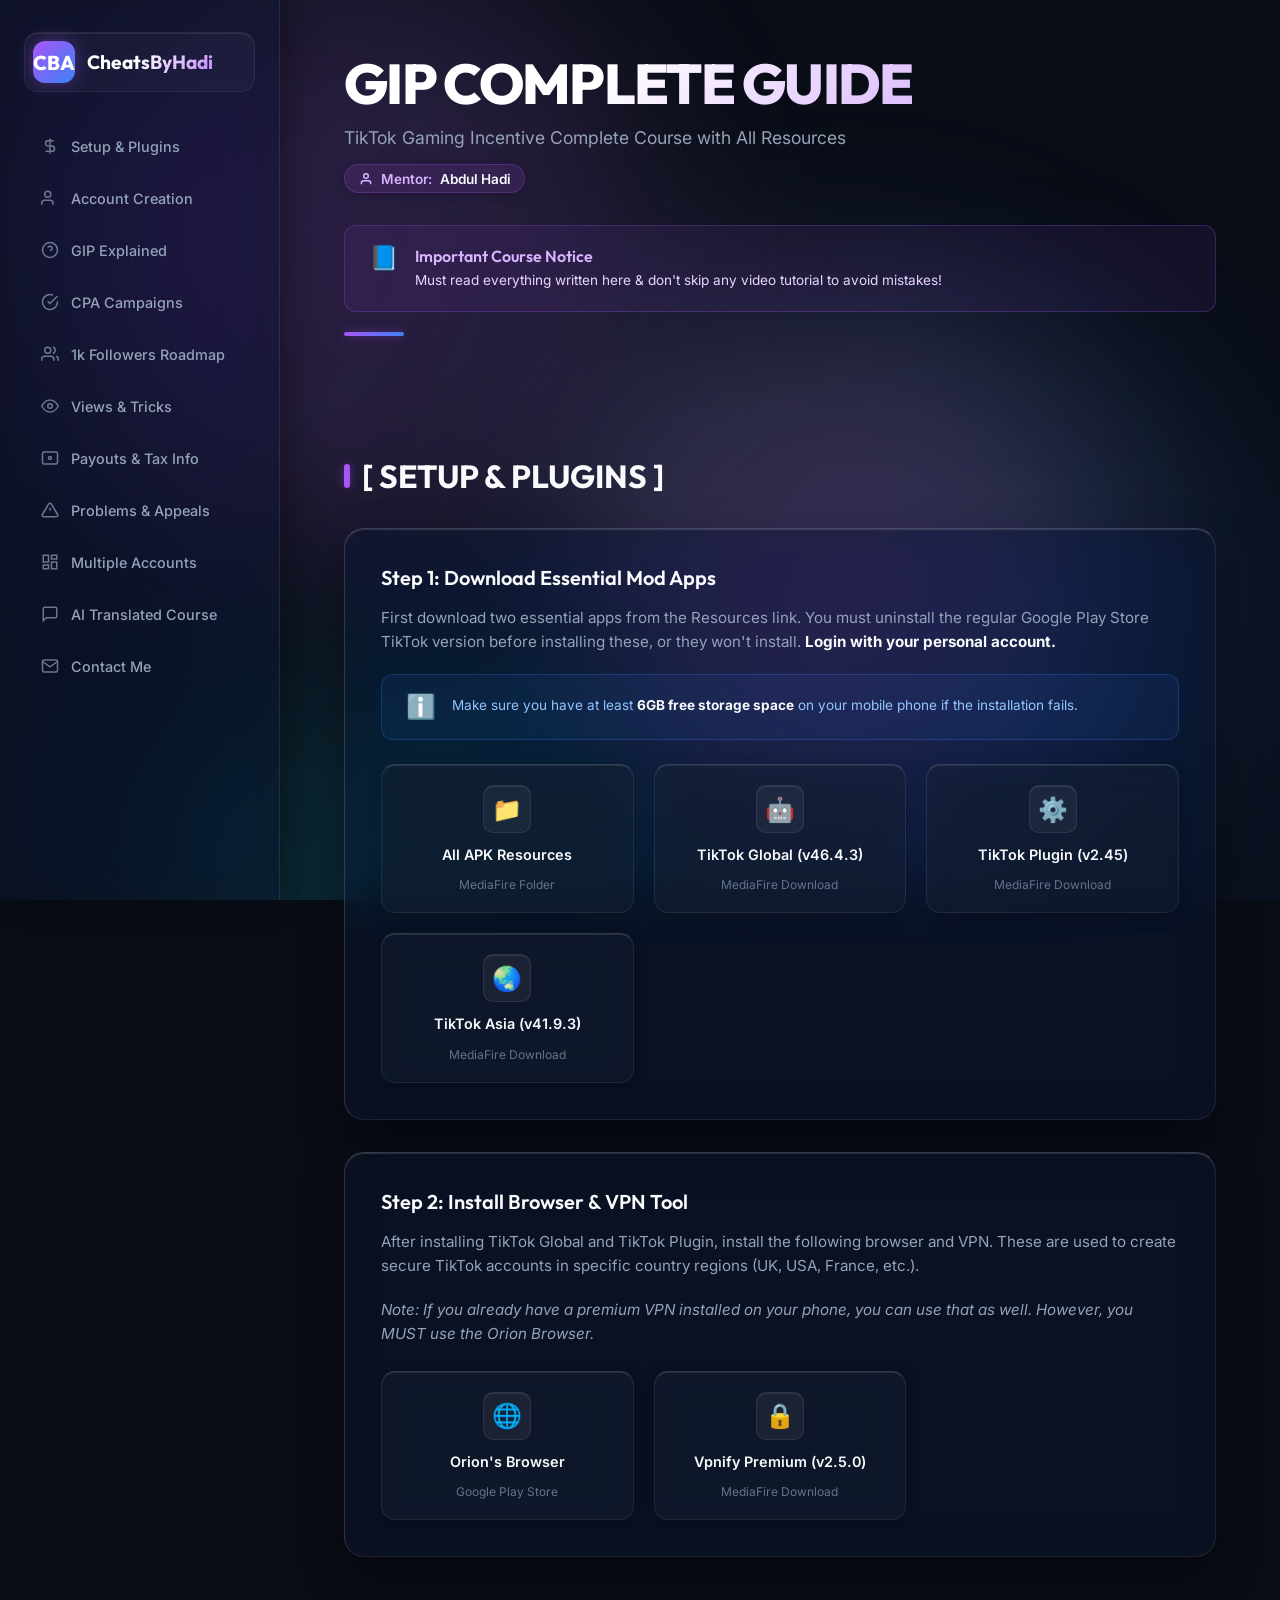
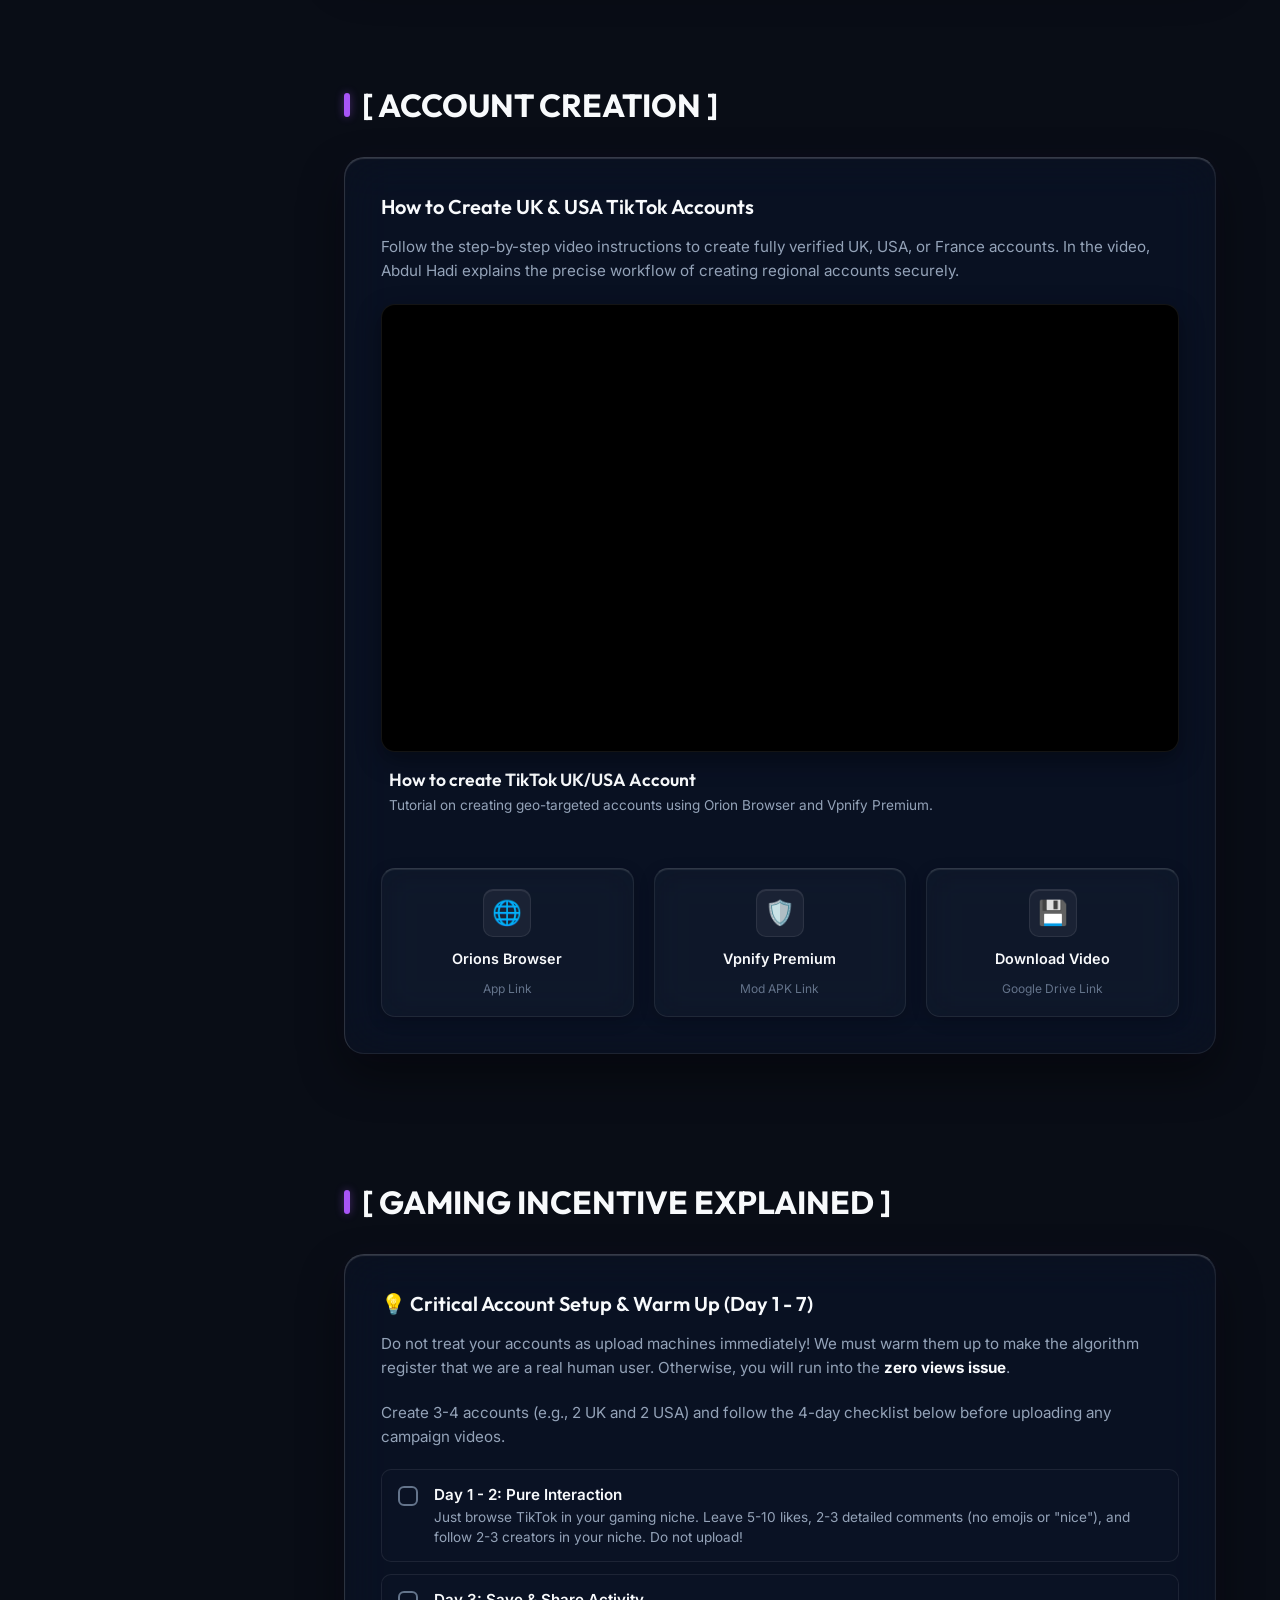
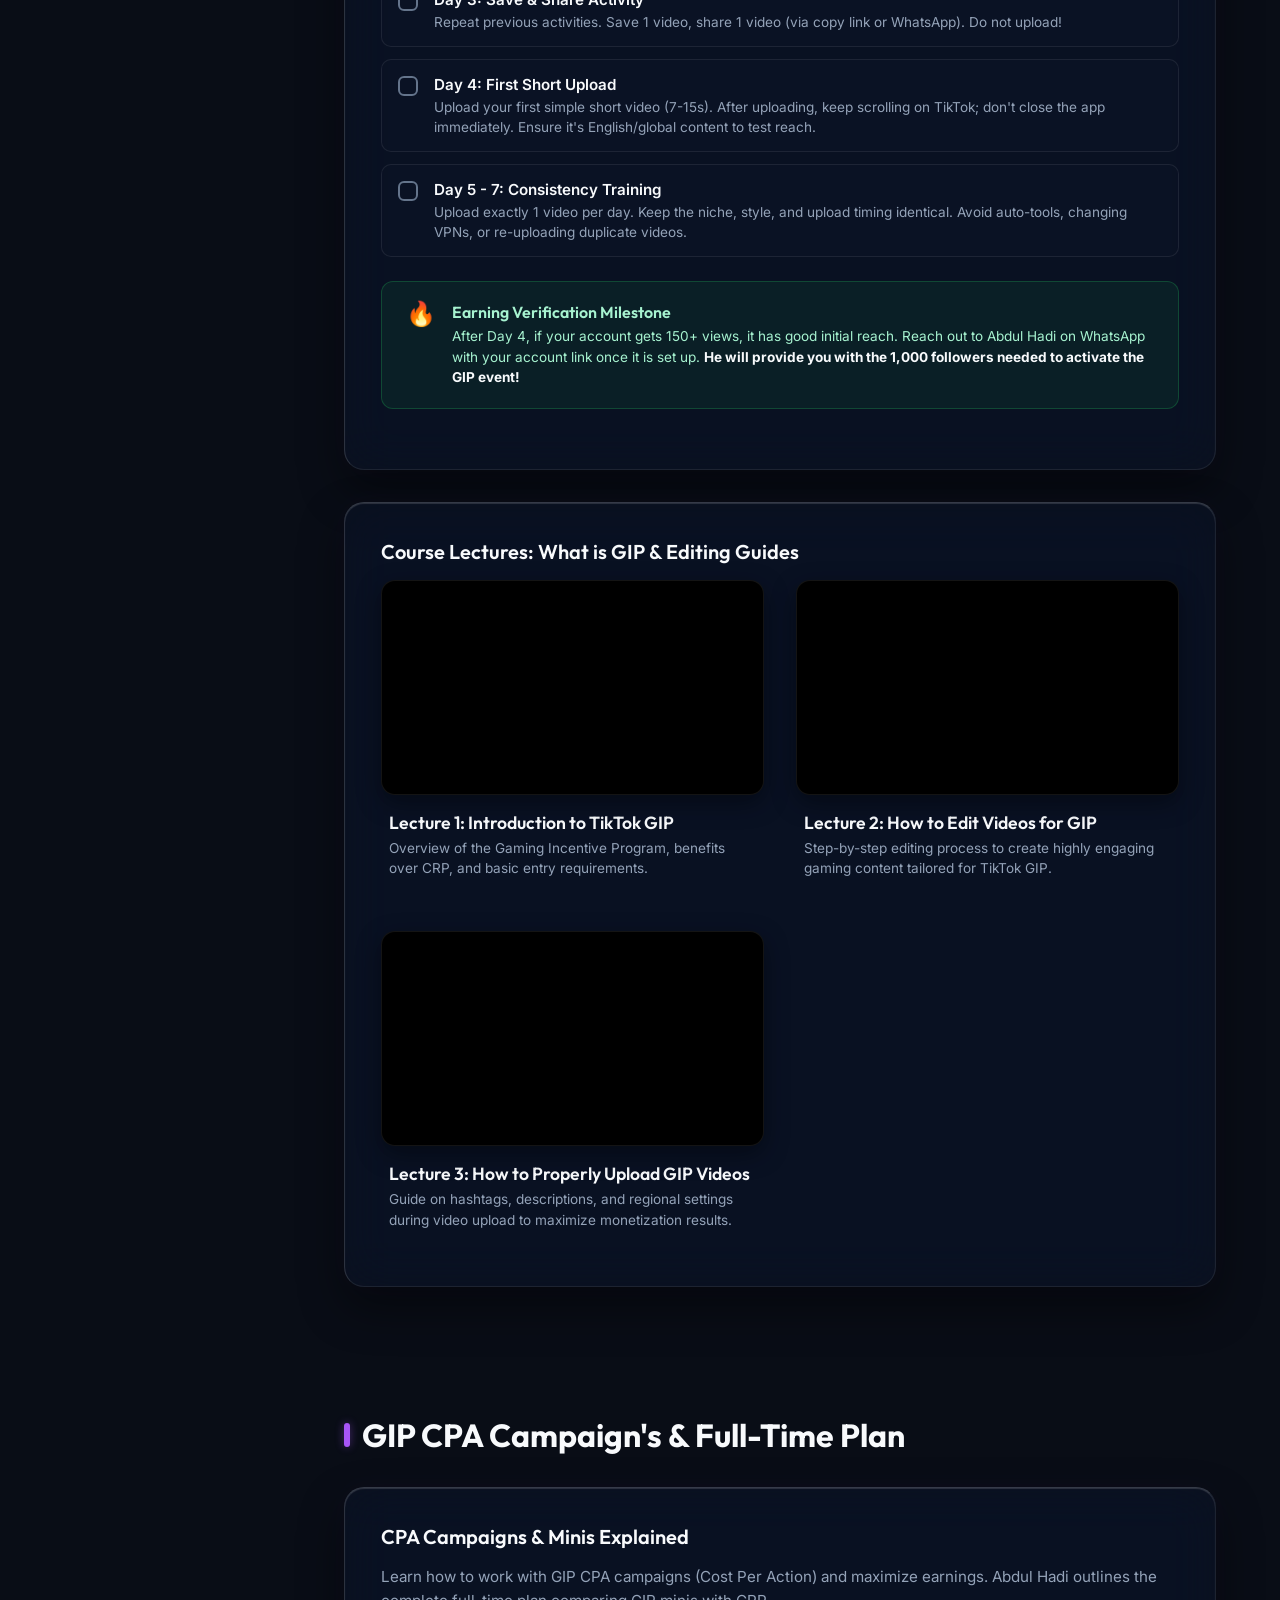
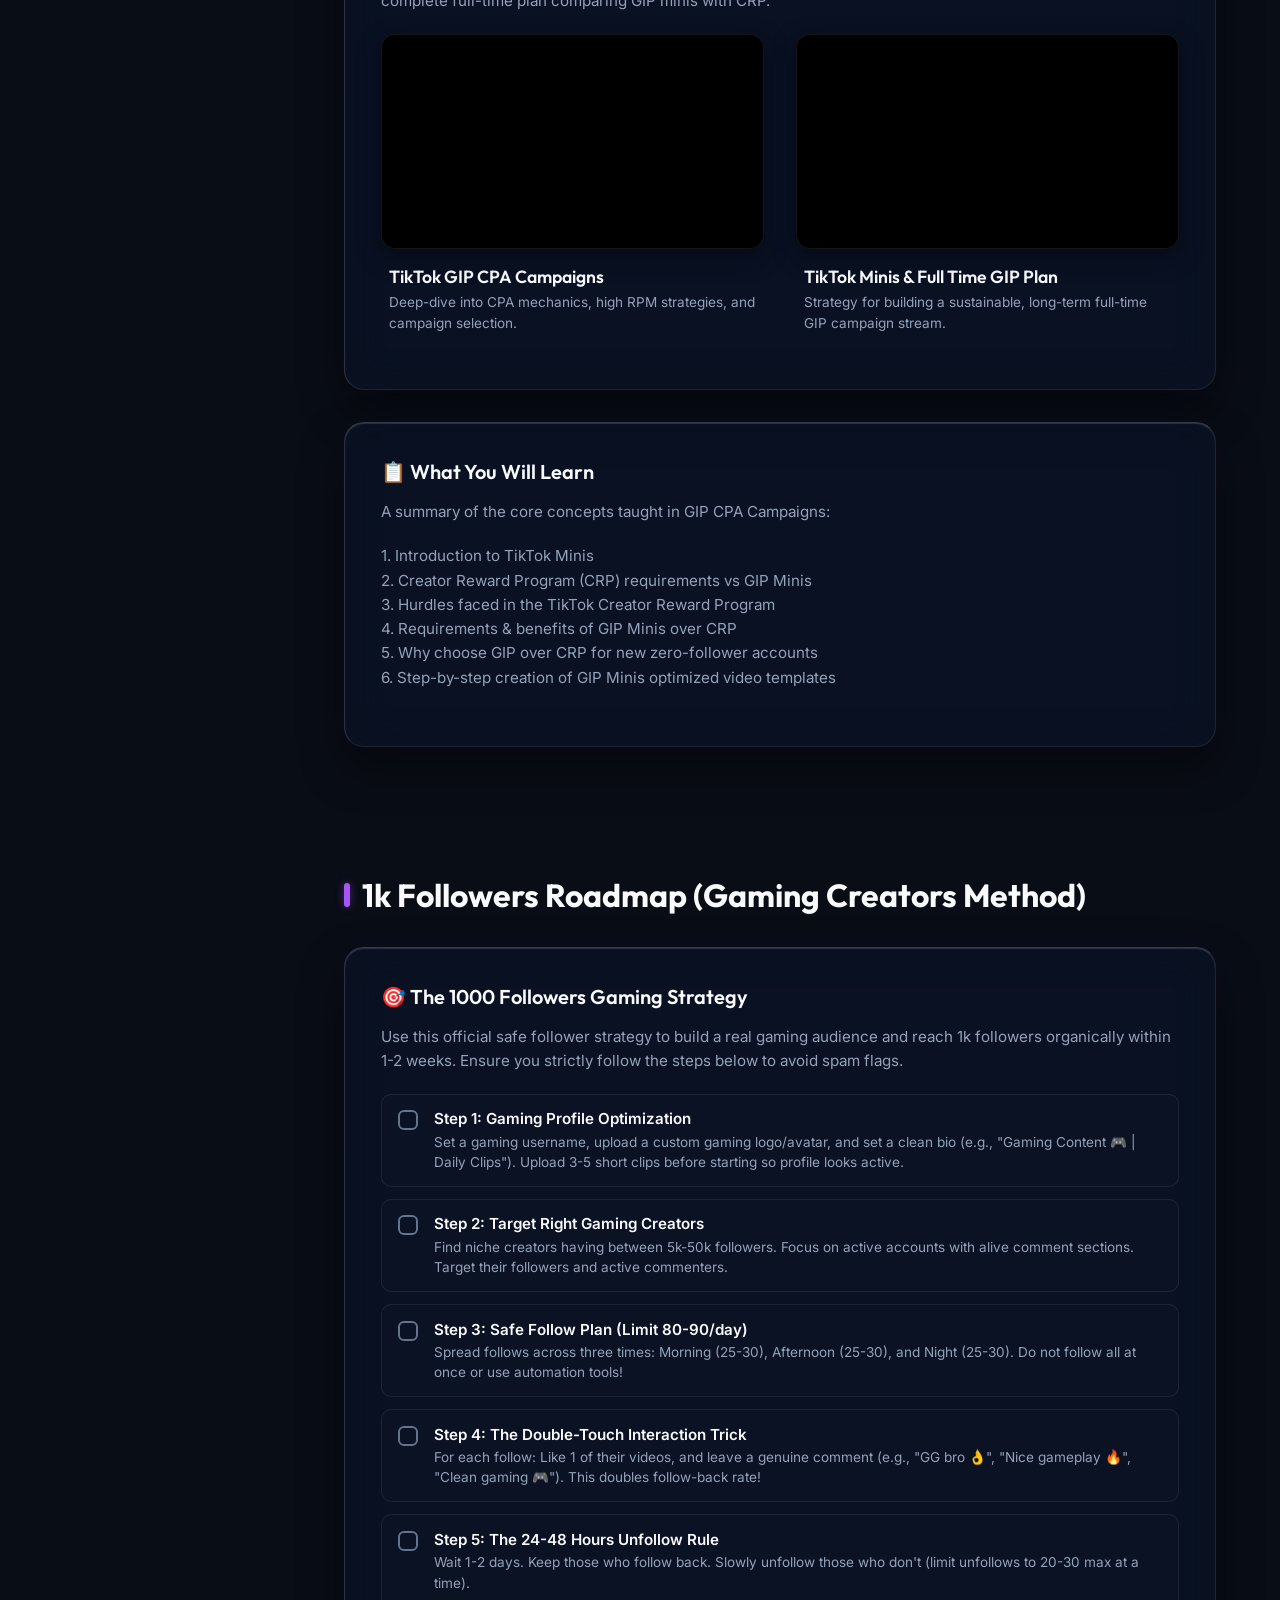
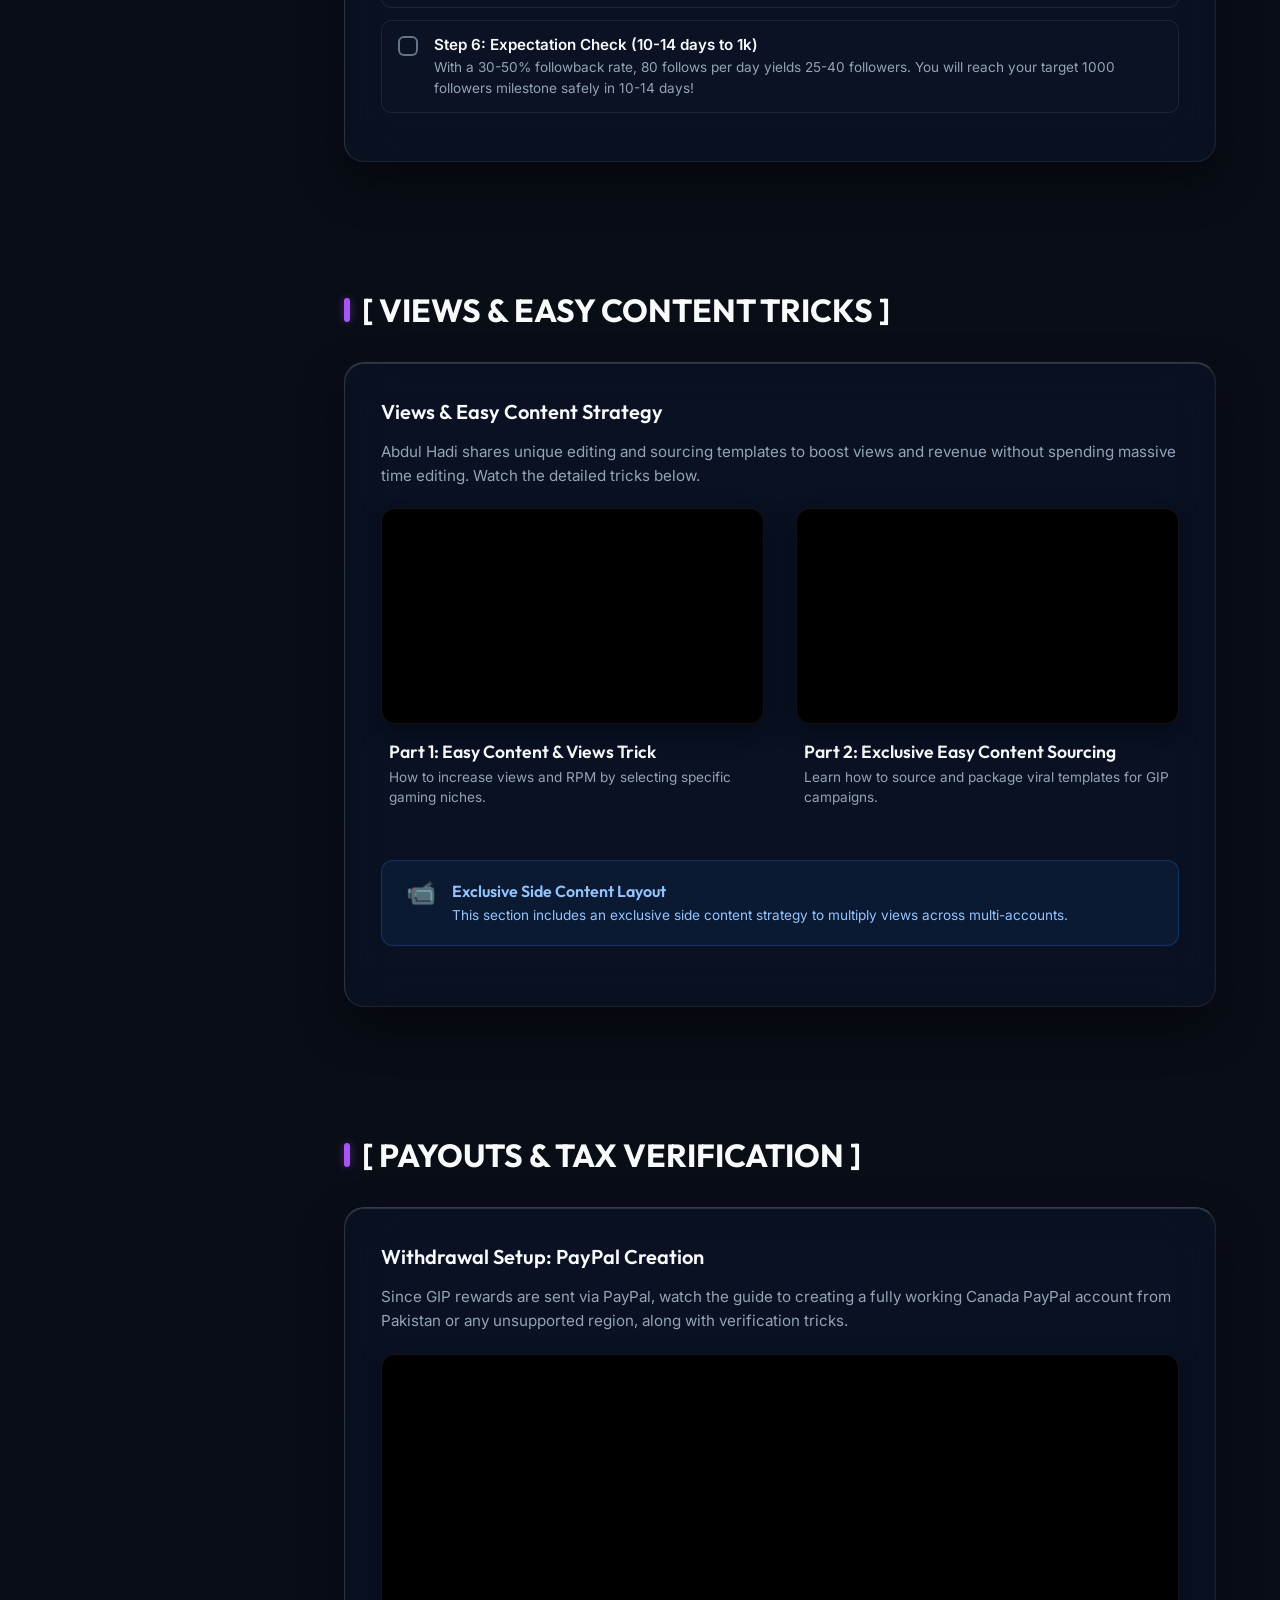
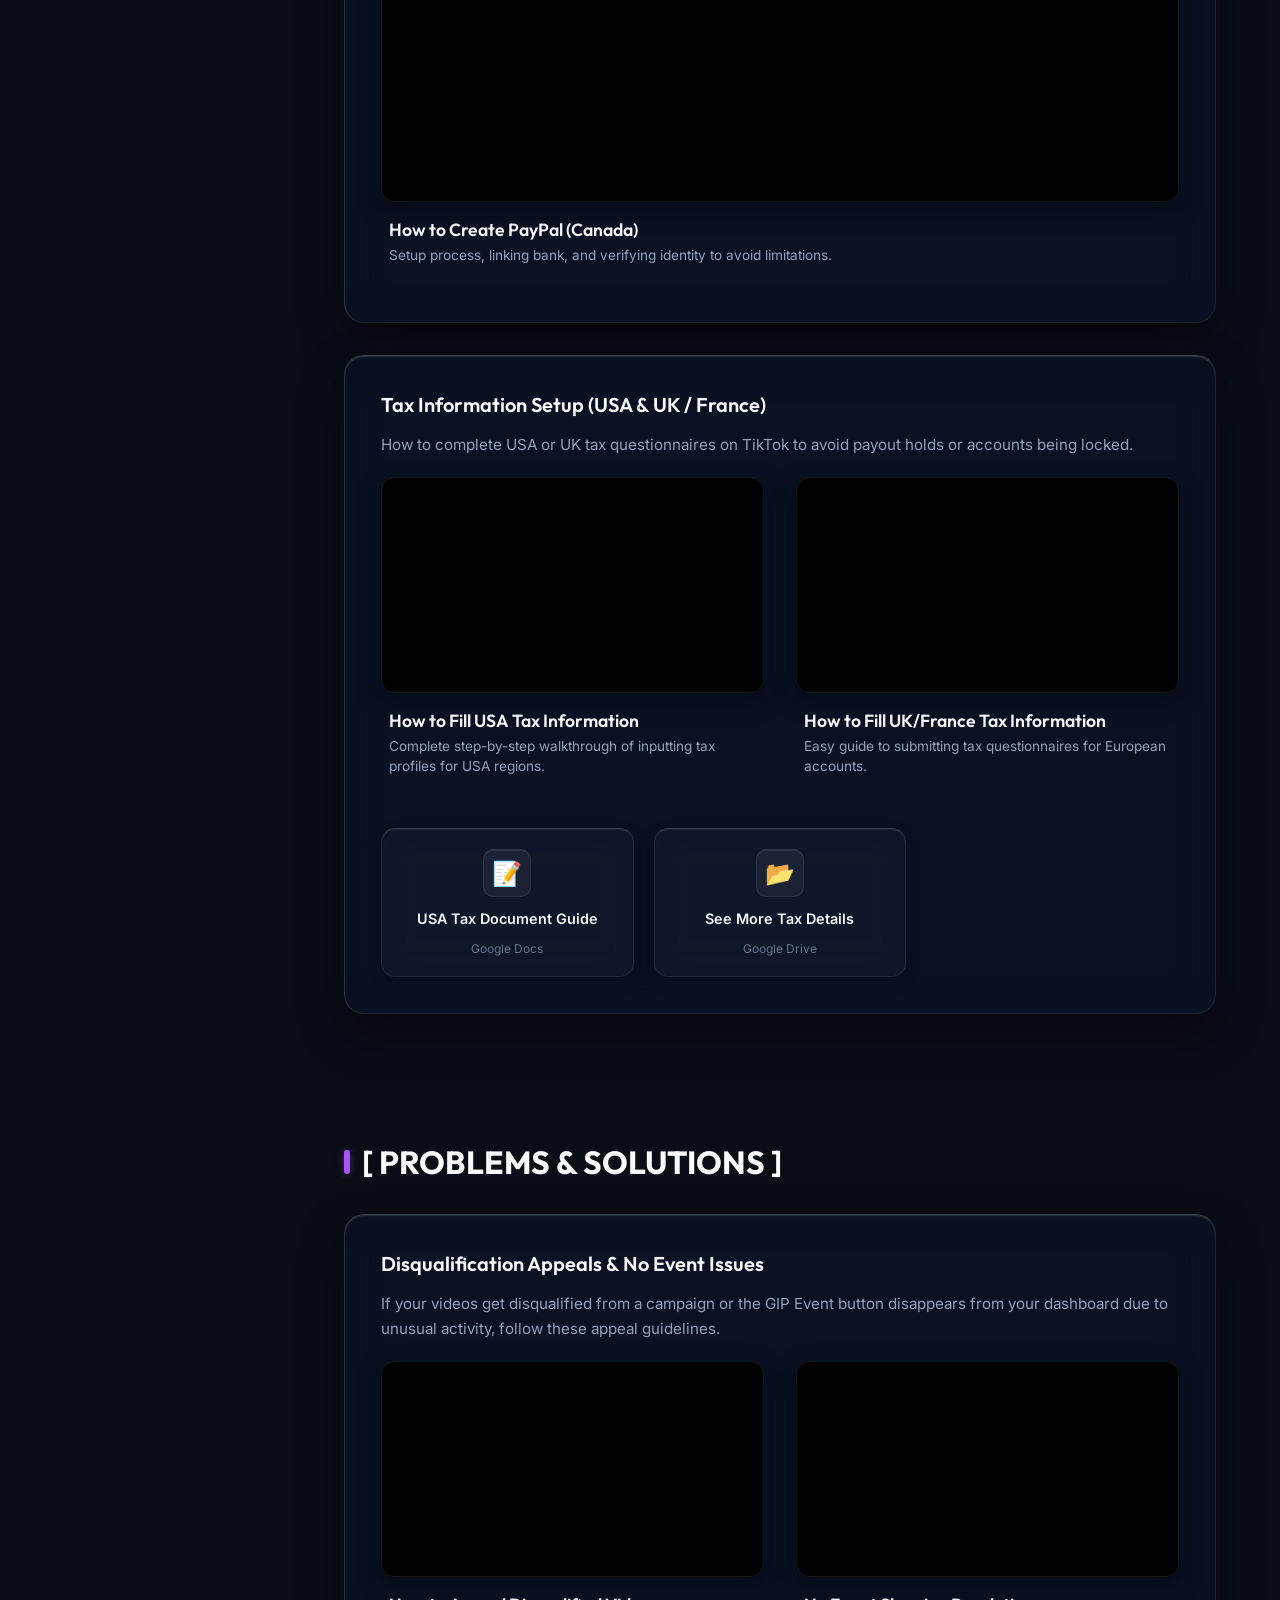
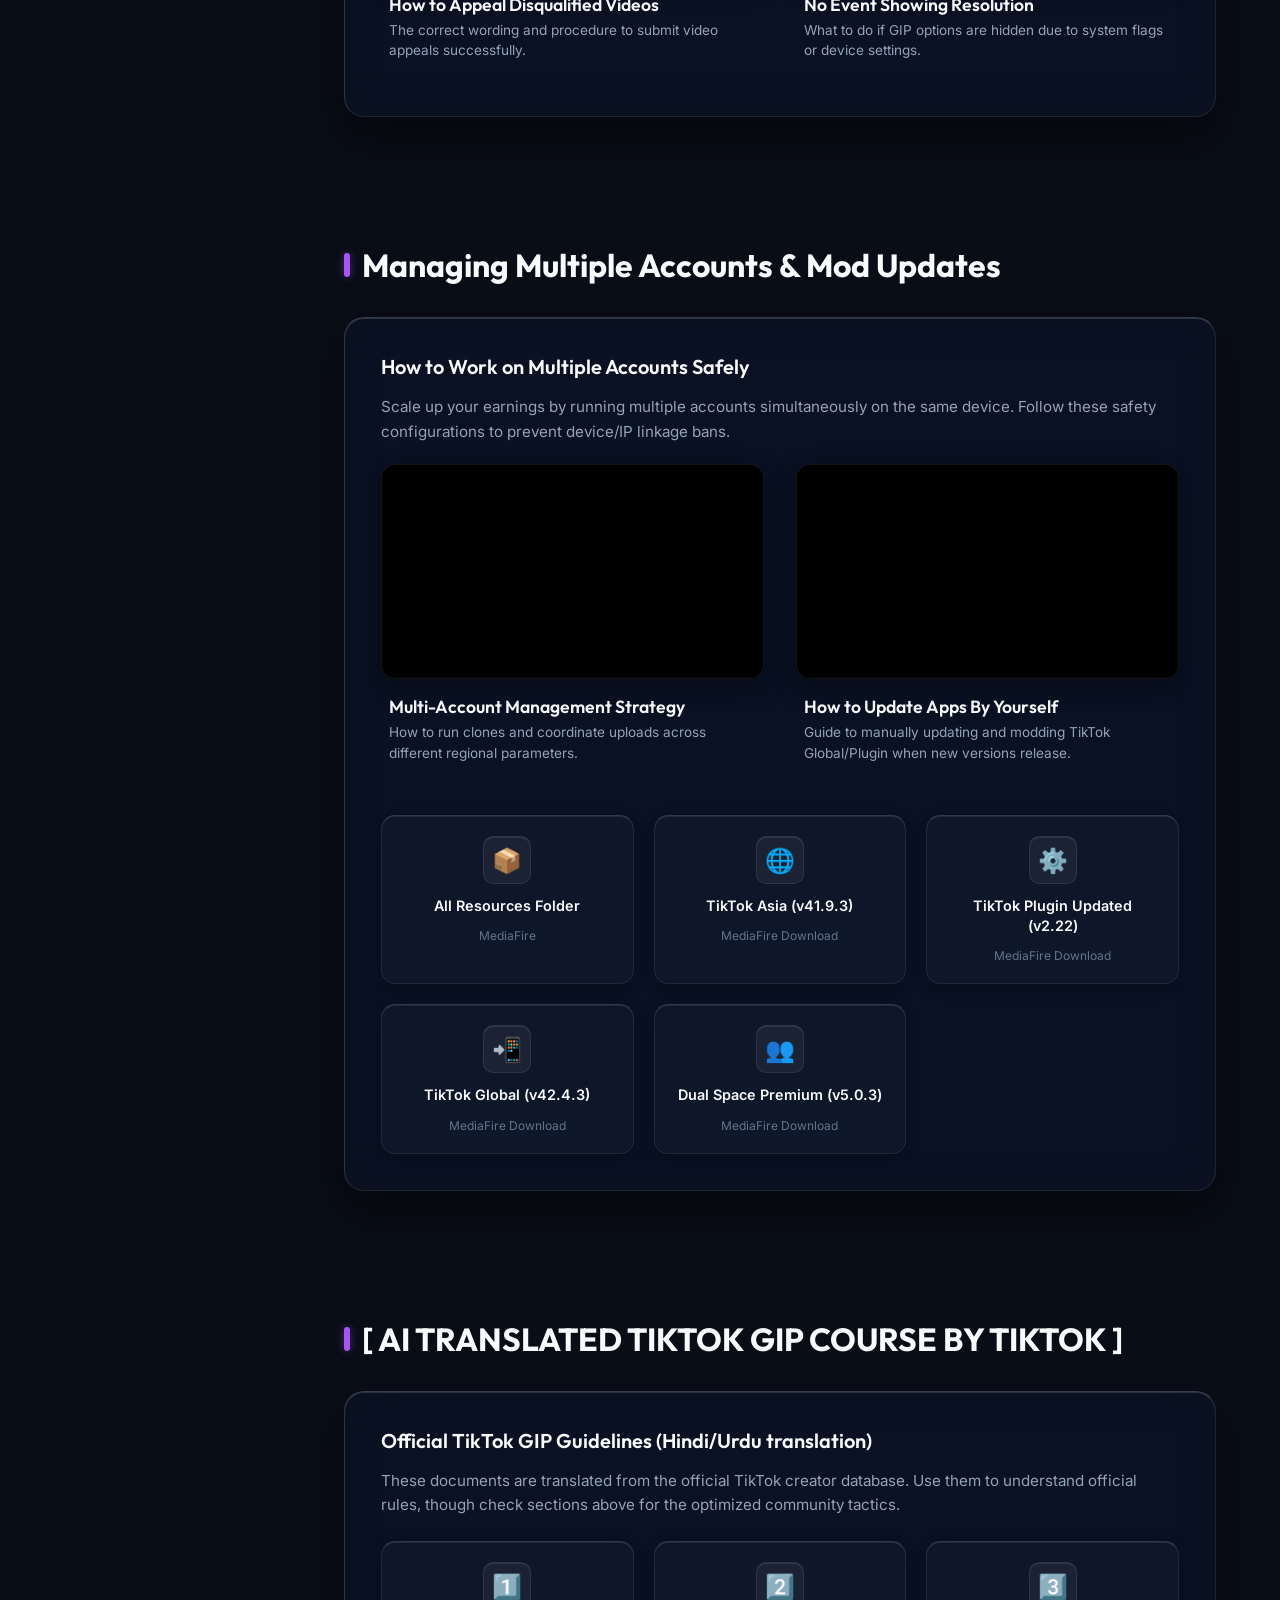
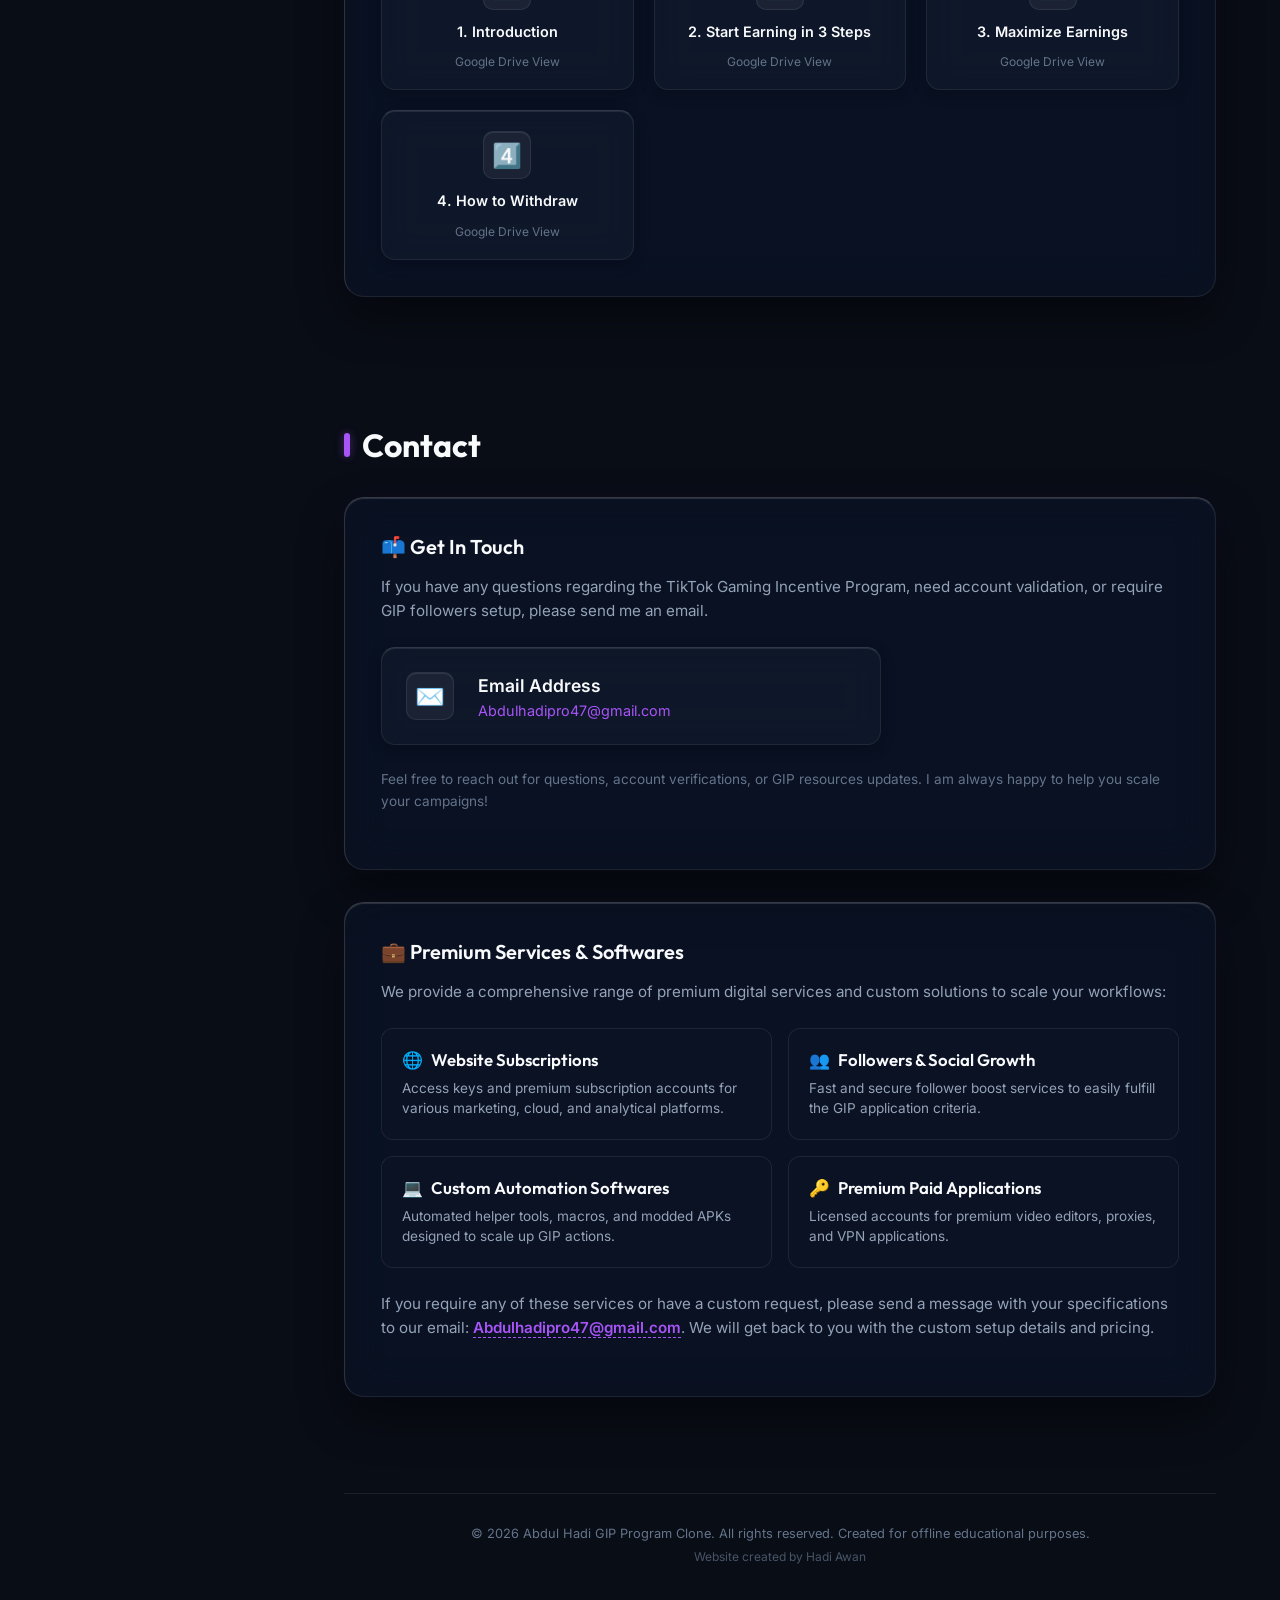
==== gip_app/assets/index.html @ 6afafb14 "UI Change" ====
<!DOCTYPE html>
<html lang="en">

<head>
    <meta charset="UTF-8">
    <meta name="viewport" content="width=device-width, initial-scale=1.0">
    <title>TIKTOK GIP COURSE - GIP Complete Guide</title>
    <link rel="stylesheet" href="index.css">
</head>

<body>

    <!-- Liquid Scroll Progress Bar -->
    <div class="liquid-scroll-bar" id="scroll-progress"></div>

    <!-- Liquid Glassmorphism Background Blobs -->
    <div class="glass-bg-blobs">
        <div class="blob blob-purple"></div>
        <div class="blob blob-blue"></div>
        <div class="blob blob-pink"></div>
        <div class="blob blob-cyan"></div>
    </div>

    <!-- Mobile Navigation Toggle -->
    <button class="mobile-nav-toggle" aria-label="Toggle Navigation">
        <span class="bar"></span>
        <span class="bar"></span>
        <span class="bar"></span>
    </button>

    <!-- Sidebar Navigation -->
    <aside>
        <div class="logo-area">
            <div class="logo-icon">CBA</div>
            <div class="logo-text">CheatsByHadi</div>
        </div>
        <ul class="nav-links">
            <li class="active"><a href="#setup-plugins">
                    <svg viewBox="0 0 24 24" fill="none" stroke="currentColor" stroke-width="2">
                        <path d="M12 2v20M17 5H9.5a3.5 3.5 0 0 0 0 7h5a3.5 3.5 0 0 1 0 7H6" />
                    </svg>
                    Setup & Plugins
                </a></li>
            <li><a href="#account-creation">
                    <svg viewBox="0 0 24 24" fill="none" stroke="currentColor" stroke-width="2">
                        <path d="M16 21v-2a4 4 0 0 0-4-4H5a4 4 0 0 0-4 4v2M9 11a4 4 0 1 0 0-8 4 4 0 0 0 0 8z" />
                    </svg>
                    Account Creation
                </a></li>
            <li><a href="#gip-explained">
                    <svg viewBox="0 0 24 24" fill="none" stroke="currentColor" stroke-width="2">
                        <circle cx="12" cy="12" r="10" />
                        <path d="M9.09 9a3 3 0 0 1 5.83 1c0 2-3 3-3 3M12 17h.01" />
                    </svg>
                    GIP Explained
                </a></li>
            <li><a href="#cpa-campaigns">
                    <svg viewBox="0 0 24 24" fill="none" stroke="currentColor" stroke-width="2">
                        <path d="M22 11.08V12a10 10 0 1 1-5.93-9.14M22 4L12 14.01l-3-3" />
                    </svg>
                    CPA Campaigns
                </a></li>
            <li><a href="#followers-roadmap">
                    <svg viewBox="0 0 24 24" fill="none" stroke="currentColor" stroke-width="2">
                        <path
                            d="M17 21v-2a4 4 0 0 0-4-4H5a4 4 0 0 0-4 4v2M9 11a4 4 0 1 0 0-8 4 4 0 0 0 0 8zM23 21v-2a4 4 0 0 0-3-3.87M16 3.13a4 4 0 0 1 0 7.75" />
                    </svg>
                    1k Followers Roadmap
                </a></li>
            <li><a href="#views-tricks">
                    <svg viewBox="0 0 24 24" fill="none" stroke="currentColor" stroke-width="2">
                        <path d="M1 12s4-8 11-8 11 8 11 8-4 8-11 8-11-8-11-8z" />
                        <circle cx="12" cy="12" r="3" />
                    </svg>
                    Views & Tricks
                </a></li>
            <li><a href="#payouts-tax">
                    <svg viewBox="0 0 24 24" fill="none" stroke="currentColor" stroke-width="2">
                        <rect x="2" y="4" width="20" height="16" rx="2" />
                        <path d="M12 14a2 2 0 1 0 0-4 2 2 0 0 0 0 4z" />
                    </svg>
                    Payouts & Tax Info
                </a></li>
            <li><a href="#problems-solutions">
                    <svg viewBox="0 0 24 24" fill="none" stroke="currentColor" stroke-width="2">
                        <path
                            d="M10.29 3.86L1.82 18a2 2 0 0 0 1.71 3h16.94a2 2 0 0 0 1.71-3L13.71 3.86a2 2 0 0 0-3.42 0zM12 9v4M12 17h.01" />
                    </svg>
                    Problems & Appeals
                </a></li>
            <li><a href="#multiple-accounts">
                    <svg viewBox="0 0 24 24" fill="none" stroke="currentColor" stroke-width="2">
                        <rect x="3" y="3" width="7" height="9" />
                        <rect x="14" y="3" width="7" height="5" />
                        <rect x="14" y="12" width="7" height="9" />
                        <rect x="3" y="16" width="7" height="5" />
                    </svg>
                    Multiple Accounts
                </a></li>
            <li><a href="#ai-translated">
                    <svg viewBox="0 0 24 24" fill="none" stroke="currentColor" stroke-width="2">
                        <path d="M21 15a2 2 0 0 1-2 2H7l-4 4V5a2 2 0 0 1 2-2h14a2 2 0 0 1 2 2z" />
                    </svg>
                    AI Translated Course
                </a></li>
            <li><a href="#contact">
                    <svg viewBox="0 0 24 24" fill="none" stroke="currentColor" stroke-width="2">
                        <path d="M4 4h16c1.1 0 2 .9 2 2v12c0 1.1-.9 2-2 2H4c-1.1 0-2-.9-2-2V6c0-1.1.9-2 2-2z" />
                        <polyline points="22,6 12,13 2,6" />
                    </svg>
                    Contact Me
                </a></li>
        </ul>
    </aside>

    <!-- Main Content Panel -->
    <main>
        <header>
            <h1>GIP COMPLETE GUIDE</h1>
            <p>TikTok Gaming Incentive Complete Course with All Resources</p>
            <div class="mentor-badge">
                <svg viewBox="0 0 24 24" width="14" height="14" fill="none" stroke="currentColor" stroke-width="2.5">
                    <path d="M20 21v-2a4 4 0 0 0-4-4H8a4 4 0 0 0-4 4v2M12 11a4 4 0 1 0 0-8 4 4 0 0 0 0 8z" />
                </svg>
                Mentor: <span>Abdul Hadi</span>
            </div>
            <div class="alert-box"
                style="margin-top: 2rem; background: rgba(168, 85, 247, 0.08); border-color: rgba(168, 85, 247, 0.25);">
                <div class="alert-icon" style="color: var(--accent-purple);">📘</div>
                <div class="alert-content">
                    <h5 style="color: #d8b4fe;">Important Course Notice</h5>
                    <p style="color: #e9d5ff;">Must read everything written here & don't skip any video tutorial to
                        avoid mistakes!</p>
                </div>
            </div>
        </header>

        <!-- Setup & Plugins Section -->
        <section id="setup-plugins">
            <h2 class="section-title">[ SETUP & PLUGINS ]</h2>
            <div class="card">
                <div class="card-title">Step 1: Download Essential Mod Apps</div>
                <p>First download two essential apps from the Resources link. You must uninstall the regular Google Play
                    Store TikTok version before installing these, or they won't install. <strong>Login with your
                        personal account.</strong></p>
                <div class="alert-box"
                    style="margin: 1rem 0; background: rgba(59, 130, 246, 0.08); border-color: rgba(59, 130, 246, 0.25);">
                    <div class="alert-icon" style="color: var(--accent-blue);">ℹ️</div>
                    <div class="alert-content">
                        <p style="color: #93c5fd;">Make sure you have at least <strong>6GB free storage space</strong>
                            on your mobile phone if the installation fails.</p>
                    </div>
                </div>

                <div class="resources-grid">
                    <a href="https://www.mediafire.com/folder/1mokwf0tf7l1p/Tiktok+apk%27s" target="_blank"
                        class="resource-card">
                        <div class="resource-icon">📁</div>
                        <div class="resource-title">All APK Resources</div>
                        <div class="resource-subtitle">MediaFire Folder</div>
                    </a>
                    <a href="https://www.mediafire.com/file/1isico3lbgub50n/%25E2%259C%2585%25EF%25B8%258FTikTok_Global_%2528_version_46.4.3_%2529.apk/file"
                        target="_blank" class="resource-card">
                        <div class="resource-icon">🤖</div>
                        <div class="resource-title">TikTok Global (v46.4.3)</div>
                        <div class="resource-subtitle">MediaFire Download</div>
                    </a>
                    <a href="https://www.mediafire.com/file/smsl2z1e8pgbqn3/%25E2%259C%2585%25EF%25B8%258FTikTok_Plugin_version_2.45.apk/file"
                        target="_blank" class="resource-card">
                        <div class="resource-icon">⚙️</div>
                        <div class="resource-title">TikTok Plugin (v2.45)</div>
                        <div class="resource-subtitle">MediaFire Download</div>
                    </a>
                    <a href="https://www.mediafire.com/file/v2ykl4wahg3dmvb/TIKTOK_Asia_version_%257C%257C_41.9.3_Asia_universal.apk/file"
                        target="_blank" class="resource-card">
                        <div class="resource-icon">🌏</div>
                        <div class="resource-title">TikTok Asia (v41.9.3)</div>
                        <div class="resource-subtitle">MediaFire Download</div>
                    </a>
                </div>
            </div>

            <div class="card">
                <div class="card-title">Step 2: Install Browser & VPN Tool</div>
                <p>After installing TikTok Global and TikTok Plugin, install the following browser and VPN. These are
                    used to create secure TikTok accounts in specific country regions (UK, USA, France, etc.).</p>
                <p><em>Note: If you already have a premium VPN installed on your phone, you can use that as well.
                        However, you MUST use the Orion Browser.</em></p>

                <div class="resources-grid">
                    <a href="https://play.google.com/store/apps/details?id=br.marcelo.monumentbrowser" target="_blank"
                        class="resource-card">
                        <div class="resource-icon">🌐</div>
                        <div class="resource-title">Orion's Browser</div>
                        <div class="resource-subtitle">Google Play Store</div>
                    </a>
                    <a href="https://www.mediafire.com/file/fvgfj2na100nm8s/Vpnify_Premium_v2.5.0_Modded_by_Getmodpc.apk/file"
                        target="_blank" class="resource-card">
                        <div class="resource-icon">🔒</div>
                        <div class="resource-title">Vpnify Premium (v2.5.0)</div>
                        <div class="resource-subtitle">MediaFire Download</div>
                    </a>
                </div>
            </div>
        </section>

        <!-- Account Creation Section -->
        <section id="account-creation">
            <h2 class="section-title">[ ACCOUNT CREATION ]</h2>
            <div class="card">
                <div class="card-title">How to Create UK & USA TikTok Accounts</div>
                <p>Follow the step-by-step video instructions to create fully verified UK, USA, or France accounts. In
                    the video, Abdul Hadi explains the precise workflow of creating regional accounts securely.</p>

                <div class="video-grid">
                    <div>
                        <div class="video-wrapper">
                            <iframe
                                src="https://drive.google.com/file/d/1MlHxsg_xf0hkCtYAR0juzrlIWpMJYz1k/preview?authuser=3"
                                allow="autoplay; encrypted-media" allowfullscreen></iframe>
                        </div>
                        <div class="video-info">
                            <h4>How to create TikTok UK/USA Account</h4>
                            <p>Tutorial on creating geo-targeted accounts using Orion Browser and Vpnify Premium.</p>
                        </div>
                    </div>
                </div>

                <div class="resources-grid" style="margin-top: 2rem;">
                    <a href="https://play.google.com/store/apps/details?id=br.marcelo.monumentbrowser" target="_blank"
                        class="resource-card">
                        <div class="resource-icon">🌐</div>
                        <div class="resource-title">Orions Browser</div>
                        <div class="resource-subtitle">App Link</div>
                    </a>
                    <a href="https://www.mediafire.com/file/fvgfj2na100nm8s/Vpnify_Premium_v2.5.0_Modded_by_Getmodpc.apk/file"
                        target="_blank" class="resource-card">
                        <div class="resource-icon">🛡️</div>
                        <div class="resource-title">Vpnify Premium</div>
                        <div class="resource-subtitle">Mod APK Link</div>
                    </a>
                    <a href="https://drive.google.com/file/d/1MlHxsg_xf0hkCtYAR0juzrlIWpMJYz1k/view?usp=drive_link"
                        target="_blank" class="resource-card">
                        <div class="resource-icon">💾</div>
                        <div class="resource-title">Download Video</div>
                        <div class="resource-subtitle">Google Drive Link</div>
                    </a>
                </div>
            </div>
        </section>

        <!-- Gaming Incentive Explained -->
        <section id="gip-explained">
            <h2 class="section-title">[ GAMING INCENTIVE EXPLAINED ]</h2>
            <div class="card">
                <div class="card-title">💡 Critical Account Setup & Warm Up (Day 1 - 7)</div>
                <p>Do not treat your accounts as upload machines immediately! We must warm them up to make the algorithm
                    register that we are a real human user. Otherwise, you will run into the <strong>zero views
                        issue</strong>.</p>
                <p>Create 3-4 accounts (e.g., 2 UK and 2 USA) and follow the 4-day checklist below before uploading any
                    campaign videos.</p>

                <ul class="checklist">
                    <li class="checklist-item" data-day="1-2">
                        <input type="checkbox" id="chk-day-1-2">
                        <div class="checklist-content">
                            <div class="checklist-title">Day 1 - 2: Pure Interaction</div>
                            <div class="checklist-description">Just browse TikTok in your gaming niche. Leave 5-10
                                likes, 2-3 detailed comments (no emojis or "nice"), and follow 2-3 creators in your
                                niche. Do not upload!</div>
                        </div>
                    </li>
                    <li class="checklist-item" data-day="3">
                        <input type="checkbox" id="chk-day-3">
                        <div class="checklist-content">
                            <div class="checklist-title">Day 3: Save & Share Activity</div>
                            <div class="checklist-description">Repeat previous activities. Save 1 video, share 1 video
                                (via copy link or WhatsApp). Do not upload!</div>
                        </div>
                    </li>
                    <li class="checklist-item" data-day="4">
                        <input type="checkbox" id="chk-day-4">
                        <div class="checklist-content">
                            <div class="checklist-title">Day 4: First Short Upload</div>
                            <div class="checklist-description">Upload your first simple short video (7-15s). After
                                uploading, keep scrolling on TikTok; don't close the app immediately. Ensure it's
                                English/global content to test reach.</div>
                        </div>
                    </li>
                    <li class="checklist-item" data-day="5-7">
                        <input type="checkbox" id="chk-day-5-7">
                        <div class="checklist-content">
                            <div class="checklist-title">Day 5 - 7: Consistency Training</div>
                            <div class="checklist-description">Upload exactly 1 video per day. Keep the niche, style,
                                and upload timing identical. Avoid auto-tools, changing VPNs, or re-uploading duplicate
                                videos.</div>
                        </div>
                    </li>
                </ul>

                <div class="alert-box"
                    style="background: rgba(34, 197, 94, 0.08); border-color: rgba(34, 197, 94, 0.25); margin-top: 1.5rem;">
                    <div class="alert-icon" style="color: var(--accent-green);">🔥</div>
                    <div class="alert-content">
                        <h5 style="color: #a7f3d0;">Earning Verification Milestone</h5>
                        <p style="color: #a7f3d0;">After Day 4, if your account gets 150+ views, it has good initial
                            reach. Reach out to Abdul Hadi on WhatsApp with your account link once it is set up.
                            <strong>He will provide you with the 1,000 followers needed to activate the GIP
                                event!</strong>
                        </p>
                    </div>
                </div>
            </div>

            <div class="card">
                <div class="card-title">Course Lectures: What is GIP & Editing Guides</div>
                <div class="video-grid">
                    <div>
                        <div class="video-wrapper">
                            <iframe
                                src="https://drive.google.com/file/d/1PA2P_EELFT5QhgzcEvwondkYsJqD0Li9/preview?authuser=3"
                                allow="autoplay; encrypted-media" allowfullscreen></iframe>
                        </div>
                        <div class="video-info">
                            <h4>Lecture 1: Introduction to TikTok GIP</h4>
                            <p>Overview of the Gaming Incentive Program, benefits over CRP, and basic entry
                                requirements.</p>
                        </div>
                    </div>
                    <div>
                        <div class="video-wrapper">
                            <iframe
                                src="https://drive.google.com/file/d/1h5QjKxsK_AeVVN02KCsNstSsTPVzGdZb/preview?authuser=3"
                                allow="autoplay; encrypted-media" allowfullscreen></iframe>
                        </div>
                        <div class="video-info">
                            <h4>Lecture 2: How to Edit Videos for GIP</h4>
                            <p>Step-by-step editing process to create highly engaging gaming content tailored for TikTok
                                GIP.</p>
                        </div>
                    </div>
                    <div>
                        <div class="video-wrapper">
                            <iframe src="https://www.youtube.com/embed/e1NUvx-n62M?si=Ks6gCU4pbO7e4hju" title="YouTube video player" frameborder="0" allow="accelerometer; autoplay; clipboard-write; encrypted-media; gyroscope; picture-in-picture; web-share" referrerpolicy="strict-origin-when-cross-origin" allowfullscreen></iframe>
                        </div>
                        <div class="video-info">
                            <h4>Lecture 3: How to Properly Upload GIP Videos</h4>
                            <p>Guide on hashtags, descriptions, and regional settings during video upload to maximize
                                monetization results.</p>
                        </div>
                    </div>
                </div>
            </div>
        </section>

        <!-- CPA Campaigns Section -->
        <section id="cpa-campaigns">
            <h2 class="section-title">GIP CPA Campaign's & Full-Time Plan</h2>
            <div class="card">
                <div class="card-title">CPA Campaigns & Minis Explained</div>
                <p>Learn how to work with GIP CPA campaigns (Cost Per Action) and maximize earnings. Abdul Hadi outlines
                    the complete full-time plan comparing GIP minis with CRP.</p>

                <div class="video-grid">
                    <div>
                        <div class="video-wrapper">
                            <iframe src="https://www.youtube.com/embed/mp9oLahEt_I?si=O7eg1R1Y0ECrNsN4" title="YouTube video player" frameborder="0" allow="accelerometer; autoplay; clipboard-write; encrypted-media; gyroscope; picture-in-picture; web-share" referrerpolicy="strict-origin-when-cross-origin" allowfullscreen></iframe>
                        </div>
                        <div class="video-info">
                            <h4>TikTok GIP CPA Campaigns</h4>
                            <p>Deep-dive into CPA mechanics, high RPM strategies, and campaign selection.</p>
                        </div>
                    </div>
                    <div>
                        <div class="video-wrapper">
                            <iframe src="https://www.youtube.com/embed/zBwFU6sCo9I?si=Gup5h4zr4dLRADNZ" title="YouTube video player" frameborder="0" allow="accelerometer; autoplay; clipboard-write; encrypted-media; gyroscope; picture-in-picture; web-share" referrerpolicy="strict-origin-when-cross-origin" allowfullscreen></iframe>
                        </div>
                        <div class="video-info">
                            <h4>TikTok Minis & Full Time GIP Plan</h4>
                            <p>Strategy for building a sustainable, long-term full-time GIP campaign stream.</p>
                        </div>
                    </div>
                </div>
            </div>

            <div class="card">
                <div class="card-title">📋 What You Will Learn</div>
                <p>A summary of the core concepts taught in GIP CPA Campaigns:</p>
                <p>
                    1. Introduction to TikTok Minis<br>
                    2. Creator Reward Program (CRP) requirements vs GIP Minis<br>
                    3. Hurdles faced in the TikTok Creator Reward Program<br>
                    4. Requirements & benefits of GIP Minis over CRP<br>
                    5. Why choose GIP over CRP for new zero-follower accounts<br>
                    6. Step-by-step creation of GIP Minis optimized video templates
                </p>
            </div>
        </section>

        <!-- Followers Roadmap -->
        <section id="followers-roadmap">
            <h2 class="section-title">1k Followers Roadmap (Gaming Creators Method)</h2>
            <div class="card">
                <div class="card-title">🎯 The 1000 Followers Gaming Strategy</div>
                <p>Use this official safe follower strategy to build a real gaming audience and reach 1k followers
                    organically within 1-2 weeks. Ensure you strictly follow the steps below to avoid spam flags.</p>

                <ul class="checklist">
                    <li class="checklist-item" data-step="1">
                        <input type="checkbox" id="chk-step-1">
                        <div class="checklist-content">
                            <div class="checklist-title">Step 1: Gaming Profile Optimization</div>
                            <div class="checklist-description">Set a gaming username, upload a custom gaming
                                logo/avatar, and set a clean bio (e.g., "Gaming Content 🎮 | Daily Clips"). Upload 3-5
                                short clips before starting so profile looks active.</div>
                        </div>
                    </li>
                    <li class="checklist-item" data-step="2">
                        <input type="checkbox" id="chk-step-2">
                        <div class="checklist-content">
                            <div class="checklist-title">Step 2: Target Right Gaming Creators</div>
                            <div class="checklist-description">Find niche creators having between 5k-50k followers.
                                Focus on active accounts with alive comment sections. Target their followers and active
                                commenters.</div>
                        </div>
                    </li>
                    <li class="checklist-item" data-step="3">
                        <input type="checkbox" id="chk-step-3">
                        <div class="checklist-content">
                            <div class="checklist-title">Step 3: Safe Follow Plan (Limit 80-90/day)</div>
                            <div class="checklist-description">Spread follows across three times: Morning (25-30),
                                Afternoon (25-30), and Night (25-30). Do not follow all at once or use automation tools!
                            </div>
                        </div>
                    </li>
                    <li class="checklist-item" data-step="4">
                        <input type="checkbox" id="chk-step-4">
                        <div class="checklist-content">
                            <div class="checklist-title">Step 4: The Double-Touch Interaction Trick</div>
                            <div class="checklist-description">For each follow: Like 1 of their videos, and leave a
                                genuine comment (e.g., "GG bro 👌", "Nice gameplay 🔥", "Clean gaming 🎮"). This doubles
                                follow-back rate!</div>
                        </div>
                    </li>
                    <li class="checklist-item" data-step="5">
                        <input type="checkbox" id="chk-step-5">
                        <div class="checklist-content">
                            <div class="checklist-title">Step 5: The 24-48 Hours Unfollow Rule</div>
                            <div class="checklist-description">Wait 1-2 days. Keep those who follow back. Slowly
                                unfollow those who don't (limit unfollows to 20-30 max at a time).</div>
                        </div>
                    </li>
                    <li class="checklist-item" data-step="6">
                        <input type="checkbox" id="chk-step-6">
                        <div class="checklist-content">
                            <div class="checklist-title">Step 6: Expectation Check (10-14 days to 1k)</div>
                            <div class="checklist-description">With a 30-50% followback rate, 80 follows per day yields
                                25-40 followers. You will reach your target 1000 followers milestone safely in 10-14
                                days!</div>
                        </div>
                    </li>
                </ul>
            </div>
        </section>

        <!-- Views & Tricks Section -->
        <section id="views-tricks">
            <h2 class="section-title">[ VIEWS & EASY CONTENT TRICKS ]</h2>
            <div class="card">
                <div class="card-title">Views & Easy Content Strategy</div>
                <p>Abdul Hadi shares unique editing and sourcing templates to boost views and revenue without spending
                    massive time editing. Watch the detailed tricks below.</p>

                <div class="video-grid">
                    <div>
                        <div class="video-wrapper">
                            <iframe src="https://www.youtube.com/embed/ti-x55kNSXs?si=xPByA3hel0rY_2PC" title="YouTube video player" frameborder="0" allow="accelerometer; autoplay; clipboard-write; encrypted-media; gyroscope; picture-in-picture; web-share" referrerpolicy="strict-origin-when-cross-origin" allowfullscreen></iframe>
                        </div>
                        <div class="video-info">
                            <h4>Part 1: Easy Content & Views Trick</h4>
                            <p>How to increase views and RPM by selecting specific gaming niches.</p>
                        </div>
                    </div>
                    <div>
                        <div class="video-wrapper">
                            <iframe src="https://www.youtube.com/embed/JnaKGFMr5mI?si=a5zQaeOr1xlAFEEe" title="YouTube video player" frameborder="0" allow="accelerometer; autoplay; clipboard-write; encrypted-media; gyroscope; picture-in-picture; web-share" referrerpolicy="strict-origin-when-cross-origin" allowfullscreen></iframe>
                        </div>
                        <div class="video-info">
                            <h4>Part 2: Exclusive Easy Content Sourcing</h4>
                            <p>Learn how to source and package viral templates for GIP campaigns.</p>
                        </div>
                    </div>
                </div>

                <div class="alert-box"
                    style="background: rgba(59, 130, 246, 0.08); border-color: rgba(59, 130, 246, 0.25); margin-top: 2rem;">
                    <div class="alert-icon" style="color: var(--accent-blue);">📹</div>
                    <div class="alert-content">
                        <h5 style="color: #93c5fd;">Exclusive Side Content Layout</h5>
                        <p style="color: #93c5fd;">This section includes an exclusive side content strategy to multiply
                            views across multi-accounts.</p>
                    </div>
                </div>
            </div>
        </section>

        <!-- Payouts & Tax Info Section -->
        <section id="payouts-tax">
            <h2 class="section-title">[ PAYOUTS & TAX VERIFICATION ]</h2>
            <div class="card">
                <div class="card-title">Withdrawal Setup: PayPal Creation</div>
                <p>Since GIP rewards are sent via PayPal, watch the guide to creating a fully working Canada PayPal
                    account from Pakistan or any unsupported region, along with verification tricks.</p>

                <div class="video-grid">
                    <div>
                        <div class="video-wrapper">
                            <iframe src="https://www.youtube.com/embed/e0BJQ3vWUNg?si=WDZQkKP6QDZpVBwW" title="YouTube video player" frameborder="0" allow="accelerometer; autoplay; clipboard-write; encrypted-media; gyroscope; picture-in-picture; web-share" referrerpolicy="strict-origin-when-cross-origin" allowfullscreen></iframe>
                        </div>
                        <div class="video-info">
                            <h4>How to Create PayPal (Canada)</h4>
                            <p>Setup process, linking bank, and verifying identity to avoid limitations.</p>
                        </div>
                    </div>
                </div>
            </div>

            <div class="card">
                <div class="card-title">Tax Information Setup (USA & UK / France)</div>
                <p>How to complete USA or UK tax questionnaires on TikTok to avoid payout holds or accounts being
                    locked.</p>

                <div class="video-grid" style="margin-bottom: 2rem;">
                    <div>
                        <div class="video-wrapper">
                            <iframe src="https://www.youtube.com/embed/Jci2wSS4YKk?si=mVabv0RxmVygHxZa" title="YouTube video player" frameborder="0" allow="accelerometer; autoplay; clipboard-write; encrypted-media; gyroscope; picture-in-picture; web-share" referrerpolicy="strict-origin-when-cross-origin" allowfullscreen></iframe>
                        </div>
                        <div class="video-info">
                            <h4>How to Fill USA Tax Information</h4>
                            <p>Complete step-by-step walkthrough of inputting tax profiles for USA regions.</p>
                        </div>
                    </div>
                    <div>
                        <div class="video-wrapper">
                            <iframe src="https://www.youtube.com/embed/V1jxWyvO5Os?si=8RrbFSgaOzlBjCpY" title="YouTube video player" frameborder="0" allow="accelerometer; autoplay; clipboard-write; encrypted-media; gyroscope; picture-in-picture; web-share" referrerpolicy="strict-origin-when-cross-origin" allowfullscreen></iframe>
                        </div>
                        <div class="video-info">
                            <h4>How to Fill UK/France Tax Information</h4>
                            <p>Easy guide to submitting tax questionnaires for European accounts.</p>
                        </div>
                    </div>
                </div>

                <div class="resources-grid">
                    <a href="https://docs.google.com/document/d/1JhS_XUZ6uFqOkIdrfBag9qx5gv7-FBH4UeChGYNEIZk/edit?usp=drive_link"
                        target="_blank" class="resource-card">
                        <div class="resource-icon">📝</div>
                        <div class="resource-title">USA Tax Document Guide</div>
                        <div class="resource-subtitle">Google Docs</div>
                    </a>
                    <a href="https://drive.google.com/file/d/1DiOIbGeKETEyPOQq_CIiXeR6AvIbEUaT/view?usp=drive_link"
                        target="_blank" class="resource-card">
                        <div class="resource-icon">📂</div>
                        <div class="resource-title">See More Tax Details</div>
                        <div class="resource-subtitle">Google Drive</div>
                    </a>
                </div>
            </div>
        </section>

        <!-- Problems & Appeals Section -->
        <section id="problems-solutions">
            <h2 class="section-title">[ PROBLEMS & SOLUTIONS ]</h2>
            <div class="card">
                <div class="card-title">Disqualification Appeals & No Event Issues</div>
                <p>If your videos get disqualified from a campaign or the GIP Event button disappears from your
                    dashboard due to unusual activity, follow these appeal guidelines.</p>

                <div class="video-grid">
                    <div>
                        <div class="video-wrapper">
                            <iframe
                                src="https://drive.google.com/file/d/1FCdH7FQ9tM-M4enyLDBynQib3eamXvRX/preview?authuser=3"
                                allow="autoplay; encrypted-media" allowfullscreen></iframe>
                        </div>
                        <div class="video-info">
                            <h4>How to Appeal Disqualified Videos</h4>
                            <p>The correct wording and procedure to submit video appeals successfully.</p>
                        </div>
                    </div>
                    <div>
                        <div class="video-wrapper">
                            <iframe src="https://www.youtube.com/embed/PpU1SdIjnro?si=MQacF8EbAfYMwDs0" title="YouTube video player" frameborder="0" allow="accelerometer; autoplay; clipboard-write; encrypted-media; gyroscope; picture-in-picture; web-share" referrerpolicy="strict-origin-when-cross-origin" allowfullscreen></iframe>
                        </div>
                        <div class="video-info">
                            <h4>No Event Showing Resolution</h4>
                            <p>What to do if GIP options are hidden due to system flags or device settings.</p>
                        </div>
                    </div>
                </div>
            </div>
        </section>

        <!-- Multiple Accounts Section -->
        <section id="multiple-accounts">
            <h2 class="section-title">Managing Multiple Accounts & Mod Updates</h2>
            <div class="card">
                <div class="card-title">How to Work on Multiple Accounts Safely</div>
                <p>Scale up your earnings by running multiple accounts simultaneously on the same device. Follow these
                    safety configurations to prevent device/IP linkage bans.</p>

                <div class="video-grid" style="margin-bottom: 2rem;">
                    <div>
                        <div class="video-wrapper">
                            <iframe src="https://www.youtube.com/embed/4NJVfzrQ6jg?si=moYhu1rdjSKOMlXM" title="YouTube video player" frameborder="0" allow="accelerometer; autoplay; clipboard-write; encrypted-media; gyroscope; picture-in-picture; web-share" referrerpolicy="strict-origin-when-cross-origin" allowfullscreen></iframe>
                        </div>
                        <div class="video-info">
                            <h4>Multi-Account Management Strategy</h4>
                            <p>How to run clones and coordinate uploads across different regional parameters.</p>
                        </div>
                    </div>
                    <div>
                        <div class="video-wrapper">
                            <iframe src="https://www.youtube.com/embed/F2jO76W7KyM?si=xbJRG2TsAQUUr9pf" title="YouTube video player" frameborder="0" allow="accelerometer; autoplay; clipboard-write; encrypted-media; gyroscope; picture-in-picture; web-share" referrerpolicy="strict-origin-when-cross-origin" allowfullscreen></iframe>
                        </div>
                        <div class="video-info">
                            <h4>How to Update Apps By Yourself</h4>
                            <p>Guide to manually updating and modding TikTok Global/Plugin when new versions release.
                            </p>
                        </div>
                    </div>
                </div>

                <div class="resources-grid">
                    <a href="https://www.mediafire.com/folder/1mokwf0tf7l1p/Tiktok+apk%27s" target="_blank"
                        class="resource-card">
                        <div class="resource-icon">📦</div>
                        <div class="resource-title">All Resources Folder</div>
                        <div class="resource-subtitle">MediaFire</div>
                    </a>
                    <a href="https://www.mediafire.com/file/v2ykl4wahg3dmvb/TIKTOK_Asia_version_%257C%257C_41.9.3_Asia_universal.apk/file"
                        target="_blank" class="resource-card">
                        <div class="resource-icon">🌐</div>
                        <div class="resource-title">TikTok Asia (v41.9.3)</div>
                        <div class="resource-subtitle">MediaFire Download</div>
                    </a>
                    <a href="https://www.mediafire.com/file/8gs1ttb6jal24su/%25E2%259C%2585_Tiktok_plugin_updated_%257C%257C_Must_Download_%257C2.22_plugin.apk/file"
                        target="_blank" class="resource-card">
                        <div class="resource-icon">⚙️</div>
                        <div class="resource-title">TikTok Plugin Updated (v2.22)</div>
                        <div class="resource-subtitle">MediaFire Download</div>
                    </a>
                    <a href="https://www.mediafire.com/file/lfr9ielvaxye8jy/%25E2%259C%2585Tiktok_global_version_%257C%257C_must_download_%257C%257C_42.4.3_global_universal_fix.apk/file"
                        target="_blank" class="resource-card">
                        <div class="resource-icon">📲</div>
                        <div class="resource-title">TikTok Global (v42.4.3)</div>
                        <div class="resource-subtitle">MediaFire Download</div>
                    </a>
                    <a href="https://www.mediafire.com/file/tuaub1ql2y4fqsp/DualSpace_v5.0.3_%2528Premium%2529.apk/file"
                        target="_blank" class="resource-card">
                        <div class="resource-icon">👥</div>
                        <div class="resource-title">Dual Space Premium (v5.0.3)</div>
                        <div class="resource-subtitle">MediaFire Download</div>
                    </a>
                </div>
            </div>
        </section>

        <!-- AI Translated Section -->
        <section id="ai-translated">
            <h2 class="section-title">[ AI TRANSLATED TIKTOK GIP COURSE BY TIKTOK ]</h2>
            <div class="card">
                <div class="card-title">Official TikTok GIP Guidelines (Hindi/Urdu translation)</div>
                <p>These documents are translated from the official TikTok creator database. Use them to understand
                    official rules, though check sections above for the optimized community tactics.</p>

                <div class="resources-grid">
                    <a href="https://drive.google.com/file/d/1GAUXJCyOkn7nDunEsn-t6L1pgTfDjRgd/view?usp=drive_link"
                        target="_blank" class="resource-card">
                        <div class="resource-icon">1️⃣</div>
                        <div class="resource-title">1. Introduction</div>
                        <div class="resource-subtitle">Google Drive View</div>
                    </a>
                    <a href="https://drive.google.com/file/d/12srM5aLLw3iAY5NYfikv_4EZlVAz7Q8J/view?usp=drive_link"
                        target="_blank" class="resource-card">
                        <div class="resource-icon">2️⃣</div>
                        <div class="resource-title">2. Start Earning in 3 Steps</div>
                        <div class="resource-subtitle">Google Drive View</div>
                    </a>
                    <a href="https://drive.google.com/file/d/1snlEC6VOrBP7--pHWSxl_amgmYy1kIdU/view?usp=drive_link"
                        target="_blank" class="resource-card">
                        <div class="resource-icon">3️⃣</div>
                        <div class="resource-title">3. Maximize Earnings</div>
                        <div class="resource-subtitle">Google Drive View</div>
                    </a>
                    <a href="https://drive.google.com/file/d/1odzZSKSbYwv_LoTV9DWC8ketVGdwfwcL/view?usp=drive_link"
                        target="_blank" class="resource-card">
                        <div class="resource-icon">4️⃣</div>
                        <div class="resource-title">4. How to Withdraw</div>
                        <div class="resource-subtitle">Google Drive View</div>
                    </a>
                </div>
            </div>
        </section>

        <!-- Contact Section -->
        <section id="contact">
            <h2 class="section-title">Contact</h2>
            <div class="card">
                <div class="card-title">📫 Get In Touch</div>
                <p>If you have any questions regarding the TikTok Gaming Incentive Program, need account validation, or
                    require GIP followers setup, please send me an email.</p>

                <div class="resources-grid" style="grid-template-columns: 1fr; max-width: 500px; margin-top: 1.5rem;">
                    <a href="mailto:Abdulhadipro47@gmail.com" class="resource-card"
                        style="flex-direction: row; text-align: left; padding: 1.5rem; gap: 1.5rem;">
                        <div class="resource-icon" style="flex-shrink: 0;">✉️</div>
                        <div>
                            <div class="resource-title" style="font-size: 1.1rem; margin-bottom: 0.2rem;">Email Address
                            </div>
                            <div class="resource-subtitle" style="font-size: 0.9rem; color: var(--accent-purple);">
                                Abdulhadipro47@gmail.com</div>
                        </div>
                    </a>
                </div>
                <p style="margin-top: 1.5rem; font-size: 0.85rem; color: var(--text-muted);">Feel free to reach out for
                    questions, account verifications, or GIP resources updates. I am always happy to help you scale your
                    campaigns!</p>
            </div>

            <div class="card">
                <div class="card-title">💼 Premium Services & Softwares</div>
                <p>We provide a comprehensive range of premium digital services and custom solutions to scale your workflows:</p>
                <div style="display: grid; grid-template-columns: repeat(auto-fill, minmax(280px, 1fr)); gap: 1rem; margin: 1.5rem 0;">
                    <div style="background: rgba(15, 23, 42, 0.3); border: 1px solid var(--border-color); border-radius: 12px; padding: 1.25rem;">
                        <div style="font-family: 'Outfit', sans-serif; font-size: 1.05rem; font-weight: 600; color: var(--text-primary); margin-bottom: 0.5rem; display: flex; align-items: center; gap: 0.5rem;">
                            <span style="color: var(--accent-purple);">🌐</span> Website Subscriptions
                        </div>
                        <p style="font-size: 0.85rem; color: var(--text-secondary); line-height: 1.5; margin-bottom: 0;">Access keys and premium subscription accounts for various marketing, cloud, and analytical platforms.</p>
                    </div>
                    <div style="background: rgba(15, 23, 42, 0.3); border: 1px solid var(--border-color); border-radius: 12px; padding: 1.25rem;">
                        <div style="font-family: 'Outfit', sans-serif; font-size: 1.05rem; font-weight: 600; color: var(--text-primary); margin-bottom: 0.5rem; display: flex; align-items: center; gap: 0.5rem;">
                            <span style="color: var(--accent-purple);">👥</span> Followers & Social Growth
                        </div>
                        <p style="font-size: 0.85rem; color: var(--text-secondary); line-height: 1.5; margin-bottom: 0;">Fast and secure follower boost services to easily fulfill the GIP application criteria.</p>
                    </div>
                    <div style="background: rgba(15, 23, 42, 0.3); border: 1px solid var(--border-color); border-radius: 12px; padding: 1.25rem;">
                        <div style="font-family: 'Outfit', sans-serif; font-size: 1.05rem; font-weight: 600; color: var(--text-primary); margin-bottom: 0.5rem; display: flex; align-items: center; gap: 0.5rem;">
                            <span style="color: var(--accent-purple);">💻</span> Custom Automation Softwares
                        </div>
                        <p style="font-size: 0.85rem; color: var(--text-secondary); line-height: 1.5; margin-bottom: 0;">Automated helper tools, macros, and modded APKs designed to scale up GIP actions.</p>
                    </div>
                    <div style="background: rgba(15, 23, 42, 0.3); border: 1px solid var(--border-color); border-radius: 12px; padding: 1.25rem;">
                        <div style="font-family: 'Outfit', sans-serif; font-size: 1.05rem; font-weight: 600; color: var(--text-primary); margin-bottom: 0.5rem; display: flex; align-items: center; gap: 0.5rem;">
                            <span style="color: var(--accent-purple);">🔑</span> Premium Paid Applications
                        </div>
                        <p style="font-size: 0.85rem; color: var(--text-secondary); line-height: 1.5; margin-bottom: 0;">Licensed accounts for premium video editors, proxies, and VPN applications.</p>
                    </div>
                </div>
                <p>If you require any of these services or have a custom request, please send a message with your specifications to our email: <a href="mailto:Abdulhadipro47@gmail.com" style="color: var(--accent-purple); text-decoration: none; font-weight: 600; border-bottom: 1px dashed var(--accent-purple);">Abdulhadipro47@gmail.com</a>. We will get back to you with the custom setup details and pricing.</p>
            </div>
        </section>

        <footer
            style="margin-top: 6rem; padding-top: 2rem; border-top: 1px solid var(--border-color); text-align: center; color: var(--text-muted); font-size: 0.8rem;">
            <p>© 2026 Abdul Hadi GIP Program Clone. All rights reserved. Created for offline educational purposes.</p>
            <p style="margin-top: 0.5rem; font-size: 0.75rem; color: var(--text-muted); opacity: 0.7;">Website created by Hadi Awan</p>
        </footer>
    </main>

    <script src="app.js"></script>
</body>

</html>
---- gip_app/assets/index.css ----
@import url('https://fonts.googleapis.com/css2?family=Inter:wght@300;400;500;600;700&family=Outfit:wght@400;500;600;700;800&display=swap');

:root {
    --bg-primary: #090d16;
    --bg-secondary: #0f172a;
    --bg-card: rgba(15, 23, 42, 0.45);
    --border-color: rgba(255, 255, 255, 0.08);
    --text-primary: #f8fafc;
    --text-secondary: #94a3b8;
    --text-muted: #64748b;
    
    --accent-purple: #a855f7;
    --accent-purple-glow: rgba(168, 85, 247, 0.4);
    --accent-green: #22c55e;
    --accent-green-glow: rgba(34, 197, 94, 0.3);
    --accent-blue: #3b82f6;
    --accent-blue-glow: rgba(59, 130, 246, 0.3);
    
    --sidebar-width: 280px;
    --transition-speed: 0.3s;
}

* {
    margin: 0;
    padding: 0;
    box-sizing: border-box;
}

html {
    scroll-behavior: smooth;
    font-family: 'Inter', sans-serif;
    color: var(--text-primary);
    background-color: var(--bg-primary);
}

body {
    display: flex;
    min-height: 100vh;
    overflow-x: hidden;
    background-image: 
        radial-gradient(circle at 10% 20%, rgba(168, 85, 247, 0.08) 0%, transparent 40%),
        radial-gradient(circle at 80% 80%, rgba(59, 130, 246, 0.08) 0%, transparent 45%);
    background-attachment: fixed;
}

/* Liquid Scroll Progress Bar */
.liquid-scroll-bar {
    position: fixed;
    top: 0;
    left: 0;
    height: 4px;
    width: 0%;
    background: linear-gradient(90deg, var(--accent-purple), var(--accent-blue), #ec4899);
    z-index: 1001;
    box-shadow: 0 0 12px var(--accent-purple-glow), 0 0 20px rgba(236, 72, 153, 0.6);
    transition: width 0.1s ease-out;
    border-radius: 0 2px 2px 0;
}

/* Liquid Glassmorphism Background Blobs */
.glass-bg-blobs {
    position: fixed;
    top: 0;
    left: 0;
    right: 0;
    bottom: 0;
    z-index: -2;
    overflow: hidden;
    pointer-events: none;
}

.blob {
    position: absolute;
    border-radius: 40% 60% 70% 30% / 40% 50% 60% 70%;
    filter: blur(90px);
    opacity: 0.15;
    animation: morphBlob 18s infinite alternate ease-in-out;
}

.blob-purple {
    top: -5%;
    left: 5%;
    width: 50vw;
    height: 50vw;
    background: radial-gradient(circle, #a855f7 0%, #c084fc 50%, transparent 80%);
}

.blob-blue {
    bottom: -5%;
    right: 5%;
    width: 55vw;
    height: 55vw;
    background: radial-gradient(circle, #3b82f6 0%, #60a5fa 50%, transparent 80%);
    animation-delay: -4s;
    animation-duration: 22s;
}

.blob-pink {
    top: 35%;
    left: 45%;
    width: 40vw;
    height: 40vw;
    background: radial-gradient(circle, #ec4899 0%, #f472b6 50%, transparent 80%);
    animation-delay: -8s;
    animation-duration: 16s;
}

.blob-cyan {
    top: 70%;
    left: 10%;
    width: 42vw;
    height: 42vw;
    background: radial-gradient(circle, #06b6d4 0%, #22d3ee 50%, transparent 80%);
    animation-delay: -12s;
    animation-duration: 24s;
}

@keyframes morphBlob {
    0% {
        border-radius: 40% 60% 70% 30% / 40% 50% 60% 70%;
        transform: translate(0, 0) rotate(0deg) scale(1);
    }
    50% {
        border-radius: 60% 40% 30% 70% / 50% 30% 70% 50%;
        transform: translate(3%, 8%) rotate(90deg) scale(1.08);
    }
    100% {
        border-radius: 30% 70% 50% 50% / 60% 40% 50% 40%;
        transform: translate(-4%, -4%) rotate(180deg) scale(0.94);
    }
}

/* Custom Scrollbar */
::-webkit-scrollbar {
    width: 8px;
    height: 8px;
}

::-webkit-scrollbar-track {
    background: var(--bg-primary);
}

::-webkit-scrollbar-thumb {
    background: rgba(255, 255, 255, 0.1);
    border-radius: 4px;
}

::-webkit-scrollbar-thumb:hover {
    background: var(--accent-purple);
    box-shadow: 0 0 8px var(--accent-purple-glow);
}

/* Navigation Sidebar */
aside {
    width: var(--sidebar-width);
    background: rgba(15, 23, 42, 0.55);
    backdrop-filter: blur(30px) saturate(190%);
    -webkit-backdrop-filter: blur(30px) saturate(190%);
    border-right: 1px solid rgba(255, 255, 255, 0.09);
    box-shadow: 10px 0 30px rgba(0, 0, 0, 0.3);
    position: fixed;
    top: 0;
    bottom: 0;
    left: 0;
    z-index: 100;
    display: flex;
    flex-direction: column;
    padding: 2rem 1.5rem;
    transition: transform 0.4s cubic-bezier(0.16, 1, 0.3, 1);
}

.logo-area {
    display: flex;
    align-items: center;
    gap: 0.75rem;
    margin-bottom: 2rem;
    padding: 0.5rem;
    border-radius: 14px;
    background: rgba(255, 255, 255, 0.03);
    border: 1px solid rgba(255, 255, 255, 0.06);
    box-shadow: inset 0 1px 1px rgba(255, 255, 255, 0.1);
}

.logo-icon {
    width: 42px;
    height: 42px;
    background: linear-gradient(135deg, var(--accent-purple), var(--accent-blue));
    border-radius: 12px;
    display: flex;
    align-items: center;
    justify-content: center;
    box-shadow: 0 0 18px var(--accent-purple-glow);
    font-family: 'Outfit', sans-serif;
    font-weight: 800;
    font-size: 1.25rem;
    color: white;
}

.logo-text {
    font-family: 'Outfit', sans-serif;
    font-weight: 700;
    font-size: 1.2rem;
    background: linear-gradient(135deg, #ffffff 40%, #c084fc 100%);
    -webkit-background-clip: text;
    -webkit-text-fill-color: transparent;
}

.nav-links {
    list-style: none;
    display: flex;
    flex-direction: column;
    gap: 0.5rem;
    overflow-y: auto;
    padding-right: 0.25rem;
}

.nav-links li {
    position: relative;
}

.nav-links li a {
    display: flex;
    align-items: center;
    gap: 0.75rem;
    padding: 0.75rem 1rem;
    color: var(--text-secondary);
    text-decoration: none;
    border-radius: 10px;
    font-size: 0.9rem;
    font-weight: 500;
    transition: all 0.3s cubic-bezier(0.16, 1, 0.3, 1);
    border: 1px solid transparent;
    position: relative;
    z-index: 2;
}

.nav-links li a::before {
    content: '';
    position: absolute;
    inset: 0;
    border-radius: 10px;
    background: rgba(255, 255, 255, 0.03);
    border: 1px solid rgba(255, 255, 255, 0.05);
    opacity: 0;
    transform: scale(0.95);
    transition: all 0.3s cubic-bezier(0.16, 1, 0.3, 1);
    z-index: -1;
}

.nav-links li a:hover {
    color: var(--text-primary);
}

.nav-links li a:hover::before {
    opacity: 1;
    transform: scale(1);
}

.nav-links li.active a {
    color: white;
    background: linear-gradient(90deg, rgba(168, 85, 247, 0.15) 0%, rgba(59, 130, 246, 0.05) 100%);
    border-color: rgba(168, 85, 247, 0.3);
    box-shadow: 0 0 15px rgba(168, 85, 247, 0.1);
}

.nav-links li a svg {
    width: 18px;
    height: 18px;
    opacity: 0.7;
    transition: all 0.3s cubic-bezier(0.16, 1, 0.3, 1);
}

.nav-links li a:hover svg {
    opacity: 1;
    transform: scale(1.1) rotate(5deg);
    color: var(--accent-purple);
}

.nav-links li.active a svg {
    opacity: 1;
    color: var(--accent-purple);
    transform: scale(1.1);
}

/* Main Content Area */
main {
    margin-left: var(--sidebar-width);
    flex-grow: 1;
    padding: 3rem 4rem;
    max-width: 1200px;
    width: calc(100% - var(--sidebar-width));
}

header {
    margin-bottom: 4rem;
    position: relative;
}

header::after {
    content: '';
    position: absolute;
    bottom: -1.5rem;
    left: 0;
    width: 60px;
    height: 4px;
    background: linear-gradient(90deg, var(--accent-purple), var(--accent-blue));
    border-radius: 2px;
    box-shadow: 0 0 10px var(--accent-purple-glow);
}

header h1 {
    font-family: 'Outfit', sans-serif;
    font-size: 3.5rem;
    font-weight: 800;
    letter-spacing: -0.03em;
    background: linear-gradient(135deg, #ffffff 30%, #c084fc 100%);
    -webkit-background-clip: text;
    -webkit-text-fill-color: transparent;
    margin-bottom: 0.5rem;
}

header p {
    color: var(--text-secondary);
    font-size: 1.1rem;
    font-weight: 400;
}

header .mentor-badge {
    display: inline-flex;
    align-items: center;
    gap: 0.5rem;
    background: rgba(168, 85, 247, 0.12);
    border: 1px solid rgba(168, 85, 247, 0.25);
    color: #d8b4fe;
    padding: 0.35rem 0.85rem;
    border-radius: 20px;
    font-size: 0.85rem;
    font-weight: 600;
    margin-top: 1rem;
    box-shadow: 0 2px 10px rgba(0, 0, 0, 0.2);
}

header .mentor-badge span {
    color: var(--text-primary);
}

/* Section Styling */
section {
    padding-top: 5rem;
    margin-bottom: 3rem;
}

section h2.section-title {
    font-family: 'Outfit', sans-serif;
    font-size: 2rem;
    font-weight: 700;
    margin-bottom: 2rem;
    display: flex;
    align-items: center;
    gap: 0.75rem;
    color: var(--text-primary);
}

section h2.section-title::before {
    content: '';
    display: inline-block;
    width: 6px;
    height: 24px;
    background: var(--accent-purple);
    border-radius: 3px;
    box-shadow: 0 0 8px var(--accent-purple-glow);
}

.card {
    background: rgba(15, 23, 42, 0.45);
    backdrop-filter: blur(24px) saturate(180%);
    -webkit-backdrop-filter: blur(24px) saturate(180%);
    border: 1px solid rgba(255, 255, 255, 0.08);
    border-top: 1px solid rgba(255, 255, 255, 0.18);
    border-left: 1px solid rgba(255, 255, 255, 0.14);
    border-radius: 20px;
    padding: 2.25rem;
    margin-bottom: 2rem;
    position: relative;
    box-shadow: 
        inset 0 1px 1px rgba(255, 255, 255, 0.15),
        0 20px 45px rgba(0, 0, 0, 0.45),
        0 0 30px rgba(168, 85, 247, 0.04);
    transition: all 0.4s cubic-bezier(0.16, 1, 0.3, 1);
    overflow: hidden;
}

.card::before {
    content: '';
    position: absolute;
    inset: 0;
    border-radius: 20px;
    background: linear-gradient(135deg, rgba(255, 255, 255, 0.06) 0%, rgba(168, 85, 247, 0.05) 50%, rgba(59, 130, 246, 0.05) 100%);
    opacity: 0;
    transition: opacity 0.4s ease;
    pointer-events: none;
}

.card:hover {
    border-color: rgba(168, 85, 247, 0.35);
    border-top-color: rgba(255, 255, 255, 0.35);
    box-shadow: 
        inset 0 1px 2px rgba(255, 255, 255, 0.25),
        0 25px 60px rgba(0, 0, 0, 0.6),
        0 0 35px rgba(168, 85, 247, 0.15);
    transform: translateY(-6px) scale(1.005);
}

.card:hover::before {
    opacity: 1;
}

.card-title {
    font-family: 'Outfit', sans-serif;
    font-size: 1.25rem;
    font-weight: 600;
    margin-bottom: 1rem;
    color: var(--text-primary);
    display: flex;
    align-items: center;
    gap: 0.5rem;
}

.card p {
    color: var(--text-secondary);
    line-height: 1.6;
    margin-bottom: 1.25rem;
    font-size: 0.95rem;
}

.card p strong {
    color: var(--text-primary);
}

.video-grid {
    display: grid;
    grid-template-columns: repeat(auto-fit, minmax(280px, 1fr));
    gap: 2rem;
}

.video-wrapper {
    position: relative;
    border-radius: 14px;
    overflow: hidden;
    border: 1px solid var(--border-color);
    background: #000;
    box-shadow: 0 8px 24px rgba(0, 0, 0, 0.4);
    aspect-ratio: 16 / 9;
}

.video-wrapper.portrait {
    max-width: 420px;
    margin: 0 auto;
    aspect-ratio: 9 / 16;
}

.video-wrapper iframe {
    position: absolute;
    top: 0;
    left: 0;
    width: 100%;
    height: 100%;
    border: none;
}

.video-info {
    margin-top: 1rem;
    padding: 0 0.5rem;
}

.video-info h4 {
    font-family: 'Outfit', sans-serif;
    font-size: 1.1rem;
    font-weight: 600;
    color: var(--text-primary);
    margin-bottom: 0.25rem;
}

.video-info p {
    color: var(--text-secondary);
    font-size: 0.85rem;
    line-height: 1.5;
}

/* Resources Button Grid */
.resources-grid {
    display: grid;
    grid-template-columns: repeat(auto-fill, minmax(220px, 1fr));
    gap: 1.25rem;
    margin-top: 1.5rem;
}

.resource-card {
    background: rgba(30, 41, 59, 0.25);
    backdrop-filter: blur(16px);
    -webkit-backdrop-filter: blur(16px);
    border: 1px solid rgba(255, 255, 255, 0.08);
    border-top: 1px solid rgba(255, 255, 255, 0.15);
    border-radius: 14px;
    padding: 1.25rem;
    text-align: center;
    text-decoration: none;
    color: var(--text-primary);
    display: flex;
    flex-direction: column;
    align-items: center;
    gap: 0.75rem;
    box-shadow: inset 0 1px 1px rgba(255, 255, 255, 0.1), 0 4px 15px rgba(0, 0, 0, 0.2);
    transition: all 0.3s cubic-bezier(0.16, 1, 0.3, 1);
}

.resource-card:hover {
    background: rgba(168, 85, 247, 0.12);
    border-color: rgba(168, 85, 247, 0.4);
    border-top-color: rgba(255, 255, 255, 0.3);
    transform: translateY(-4px) scale(1.02);
    box-shadow: 
        inset 0 1px 2px rgba(255, 255, 255, 0.2),
        0 12px 30px rgba(168, 85, 247, 0.2);
}

.resource-icon {
    width: 48px;
    height: 48px;
    background: rgba(255, 255, 255, 0.05);
    border-radius: 10px;
    display: flex;
    align-items: center;
    justify-content: center;
    color: var(--accent-purple);
    font-size: 1.5rem;
    border: 1px solid rgba(255, 255, 255, 0.08);
    box-shadow: inset 0 1px 1px rgba(255, 255, 255, 0.1);
    transition: all 0.3s cubic-bezier(0.16, 1, 0.3, 1);
}

.resource-card:hover .resource-icon {
    transform: scale(1.1);
    color: white;
    background: var(--accent-purple);
    border-color: transparent;
    box-shadow: 0 0 15px var(--accent-purple-glow);
}

.resource-title {
    font-size: 0.9rem;
    font-weight: 600;
    line-height: 1.4;
}

.resource-subtitle {
    font-size: 0.75rem;
    color: var(--text-muted);
}

/* Interactive Checklists */
.checklist {
    list-style: none;
    margin-top: 1rem;
}

.checklist-item {
    display: flex;
    align-items: flex-start;
    gap: 1rem;
    padding: 0.85rem 1rem;
    background: rgba(15, 23, 42, 0.3);
    border-radius: 10px;
    border: 1px solid var(--border-color);
    margin-bottom: 0.75rem;
    cursor: pointer;
    transition: all 0.3s cubic-bezier(0.16, 1, 0.3, 1);
}

.checklist-item:hover {
    background: rgba(255, 255, 255, 0.02);
    border-color: rgba(255, 255, 255, 0.12);
}

.checklist-item.completed {
    border-color: rgba(34, 197, 94, 0.3);
    background: rgba(34, 197, 94, 0.03);
}

.checklist-item input[type="checkbox"] {
    appearance: none;
    width: 20px;
    height: 20px;
    border: 2px solid var(--text-muted);
    border-radius: 6px;
    outline: none;
    cursor: pointer;
    display: flex;
    align-items: center;
    justify-content: center;
    transition: all 0.3s cubic-bezier(0.16, 1, 0.3, 1);
    margin-top: 2px;
    flex-shrink: 0;
}

.checklist-item input[type="checkbox"]:checked {
    background-color: var(--accent-green);
    border-color: var(--accent-green);
    box-shadow: 0 0 8px var(--accent-green-glow);
}

.checklist-item input[type="checkbox"]:checked::after {
    content: '\2713';
    font-size: 12px;
    color: black;
    font-weight: 800;
}

.checklist-content {
    flex-grow: 1;
}

.checklist-title {
    font-size: 0.95rem;
    font-weight: 600;
    color: var(--text-primary);
    margin-bottom: 0.2rem;
    display: inline-block;
    position: relative;
}

.checklist-title::after {
    content: '';
    position: absolute;
    left: 0;
    top: 50%;
    width: 0;
    height: 2px;
    background: var(--text-muted);
    transition: width 0.3s cubic-bezier(0.16, 1, 0.3, 1);
}

.checklist-item.completed .checklist-title {
    color: var(--text-muted);
}

.checklist-item.completed .checklist-title::after {
    width: 100%;
}

.checklist-description {
    font-size: 0.85rem;
    color: var(--text-secondary);
    line-height: 1.5;
}

/* Warnings and Alerts */
.alert-box {
    background: rgba(239, 68, 68, 0.08);
    border: 1px solid rgba(239, 68, 68, 0.25);
    border-radius: 12px;
    padding: 1.25rem 1.5rem;
    margin: 1.5rem 0;
    display: flex;
    gap: 1rem;
    align-items: flex-start;
}

.alert-icon {
    font-size: 1.5rem;
    color: #ef4444;
    line-height: 1;
}

.alert-content h5 {
    font-family: 'Outfit', sans-serif;
    color: #fca5a5;
    font-size: 1rem;
    font-weight: 600;
    margin-bottom: 0.25rem;
}

.alert-content p {
    color: #fca5a5;
    font-size: 0.85rem;
    line-height: 1.5;
    margin-bottom: 0;
}

/* Sidebar Blur Overlay Backdrop */
.sidebar-overlay {
    position: fixed;
    inset: 0;
    background: rgba(9, 13, 22, 0.6);
    backdrop-filter: blur(8px);
    z-index: 99;
    opacity: 0;
    pointer-events: none;
    transition: opacity 0.3s cubic-bezier(0.16, 1, 0.3, 1);
}

.sidebar-overlay.show {
    opacity: 1;
    pointer-events: auto;
}

/* Mobile Toggle */
.mobile-nav-toggle {
    display: none;
    position: fixed;
    top: 1.25rem;
    right: 1.25rem;
    z-index: 1000;
    width: 46px;
    height: 46px;
    border-radius: 12px;
    background: rgba(15, 23, 42, 0.85);
    border: 1px solid var(--border-color);
    backdrop-filter: blur(20px);
    flex-direction: column;
    justify-content: center;
    align-items: center;
    gap: 5px;
    cursor: pointer;
    box-shadow: 0 4px 20px rgba(0, 0, 0, 0.4);
    transition: all 0.3s cubic-bezier(0.16, 1, 0.3, 1);
}

.mobile-nav-toggle:hover {
    background: rgba(30, 41, 59, 0.9);
    border-color: rgba(168, 85, 247, 0.4);
    box-shadow: 0 4px 25px rgba(168, 85, 247, 0.15);
}

.mobile-nav-toggle .bar {
    display: block;
    width: 22px;
    height: 2px;
    background-color: var(--text-primary);
    border-radius: 1px;
    transition: all 0.3s cubic-bezier(0.16, 1, 0.3, 1);
}

.mobile-nav-toggle.open .bar:nth-child(1) {
    transform: translateY(7px) rotate(45deg);
}

.mobile-nav-toggle.open .bar:nth-child(2) {
    opacity: 0;
    transform: scaleX(0);
}

.mobile-nav-toggle.open .bar:nth-child(3) {
    transform: translateY(-7px) rotate(-45deg);
}

/* Scroll Reveal Entry Animations */
.scroll-reveal {
    opacity: 0;
    transform: translateY(20px);
    transition: opacity 0.8s cubic-bezier(0.16, 1, 0.3, 1), transform 0.8s cubic-bezier(0.16, 1, 0.3, 1);
}

.scroll-reveal.revealed {
    opacity: 1;
    transform: translateY(0);
}

/* Responsive Media Queries */
@media (max-width: 1024px) {
    aside {
        transform: translateX(-100%);
        transition: transform 0.4s cubic-bezier(0.16, 1, 0.3, 1);
    }
    
    aside.open {
        transform: translateX(0);
    }
    
    main {
        margin-left: 0;
        width: 100%;
        padding: 2rem 2.5rem;
    }
    
    .mobile-nav-toggle {
        display: flex;
    }
}

@media (max-width: 768px) {
    header h1 {
        font-size: 2.5rem;
    }
    
    main {
        padding: 1.5rem 1.5rem;
    }
    
    .resources-grid {
        grid-template-columns: repeat(auto-fit, minmax(200px, 1fr));
    }
    
    .card {
        padding: 1.5rem;
    }
}

@media (max-width: 480px) {
    header h1 {
        font-size: 2.5rem; /* will scale down further if needed */
        word-break: break-word;
    }
    
    main {
        padding: 1rem 1rem;
    }
    
    .card {
        padding: 1.25rem;
        border-radius: 12px;
    }
    
    .video-info h4 {
        font-size: 1rem;
    }
}
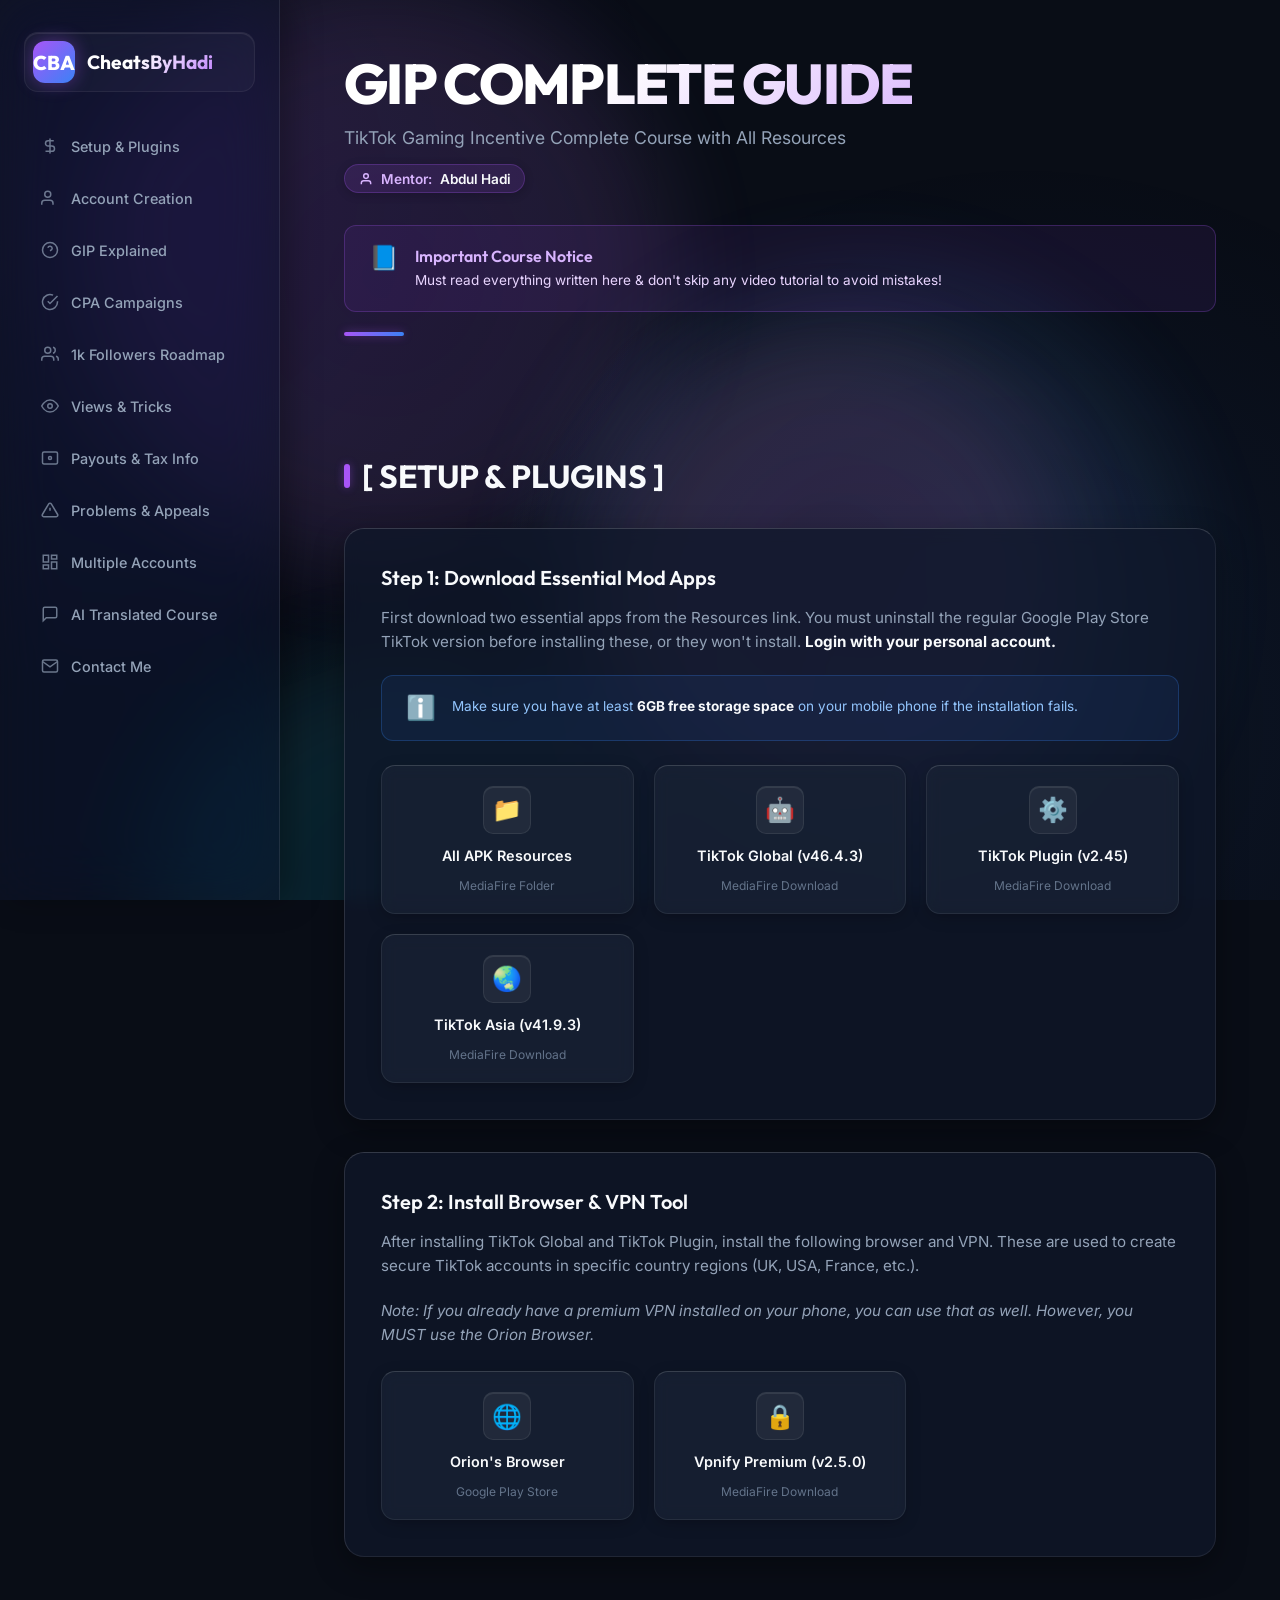
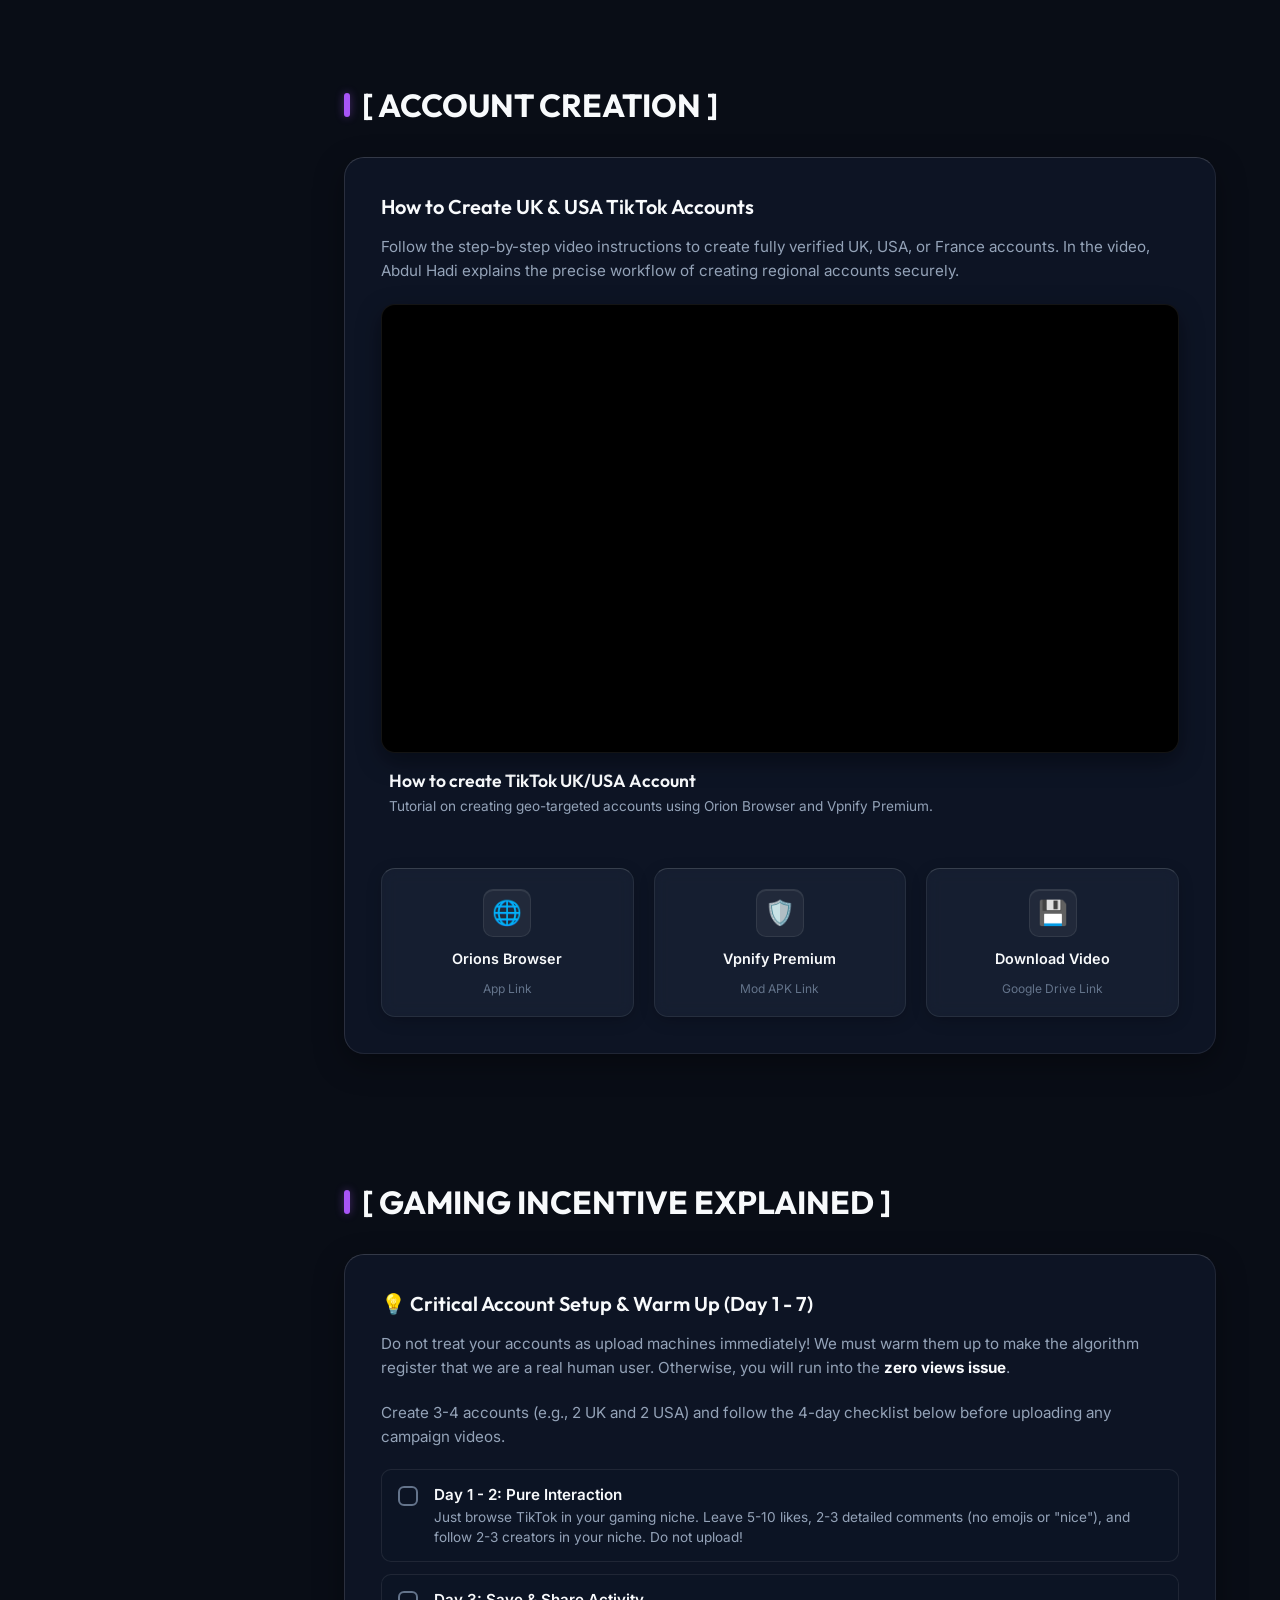
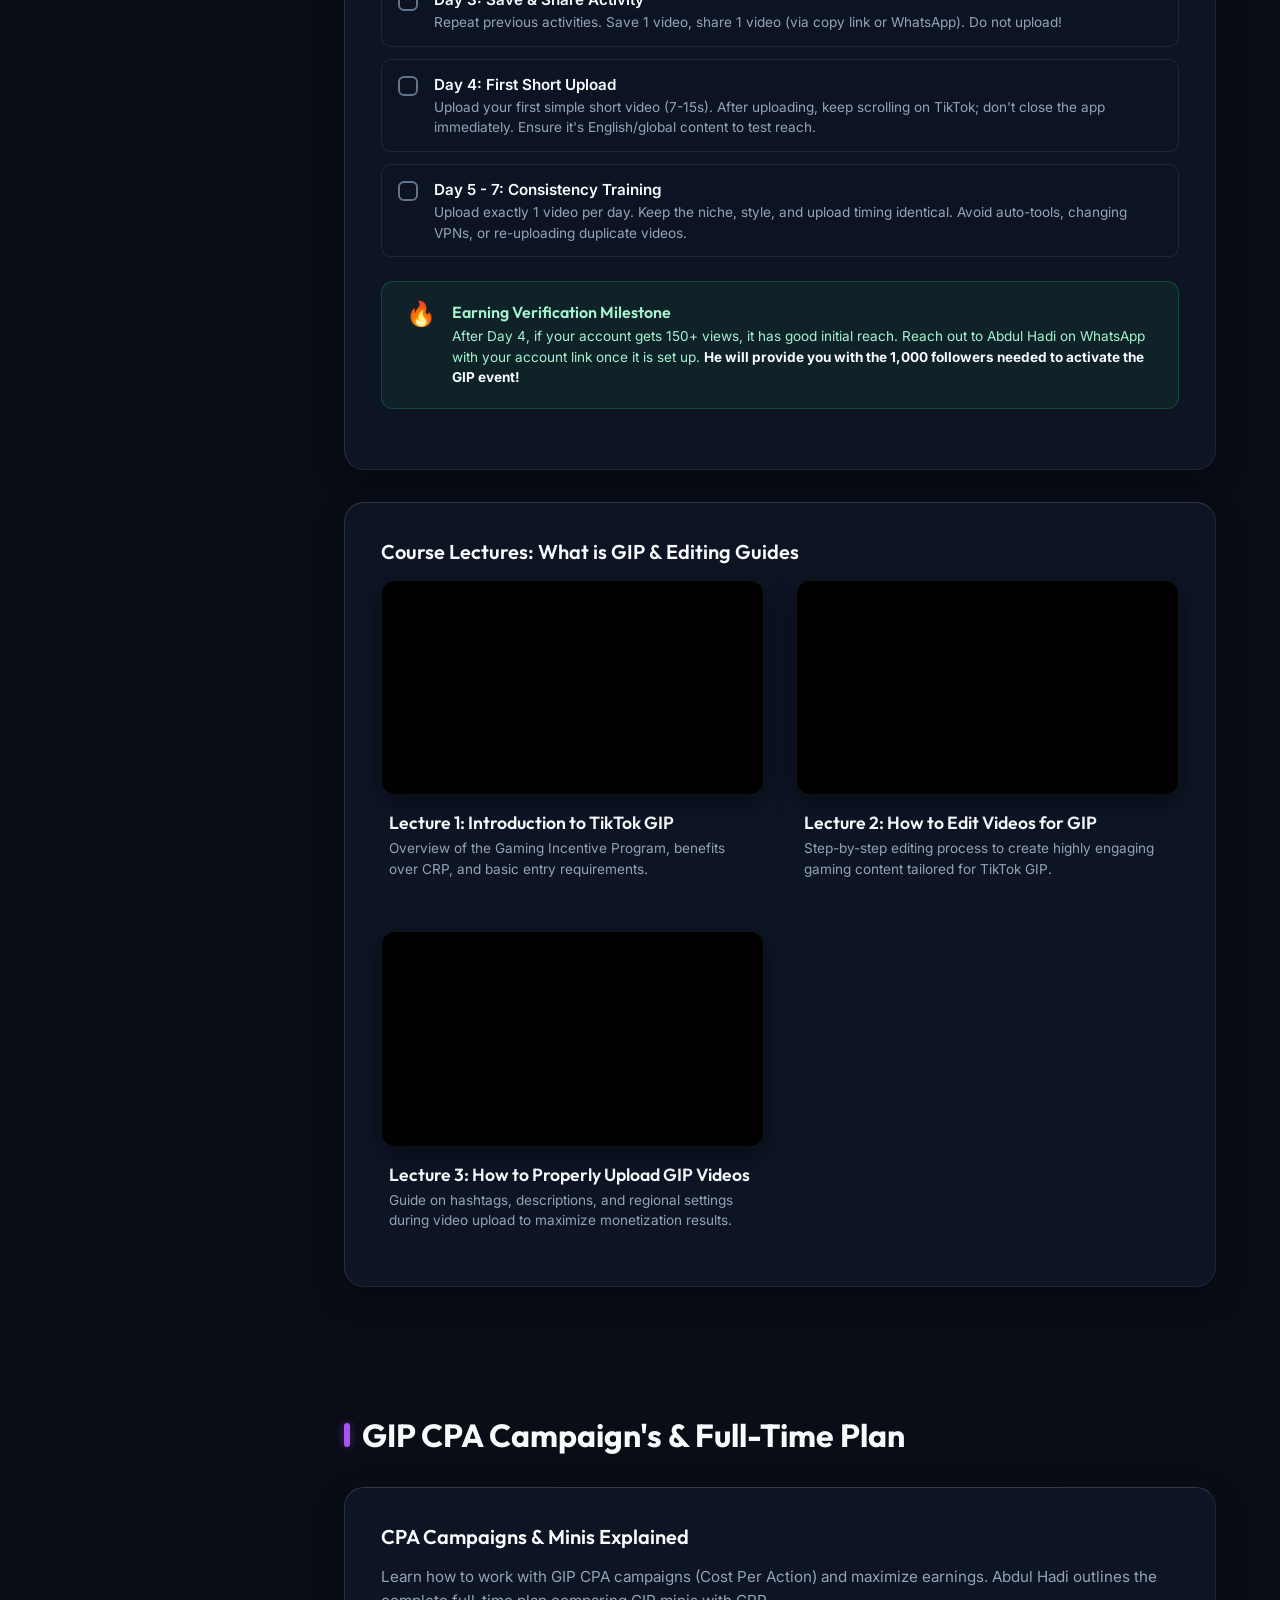
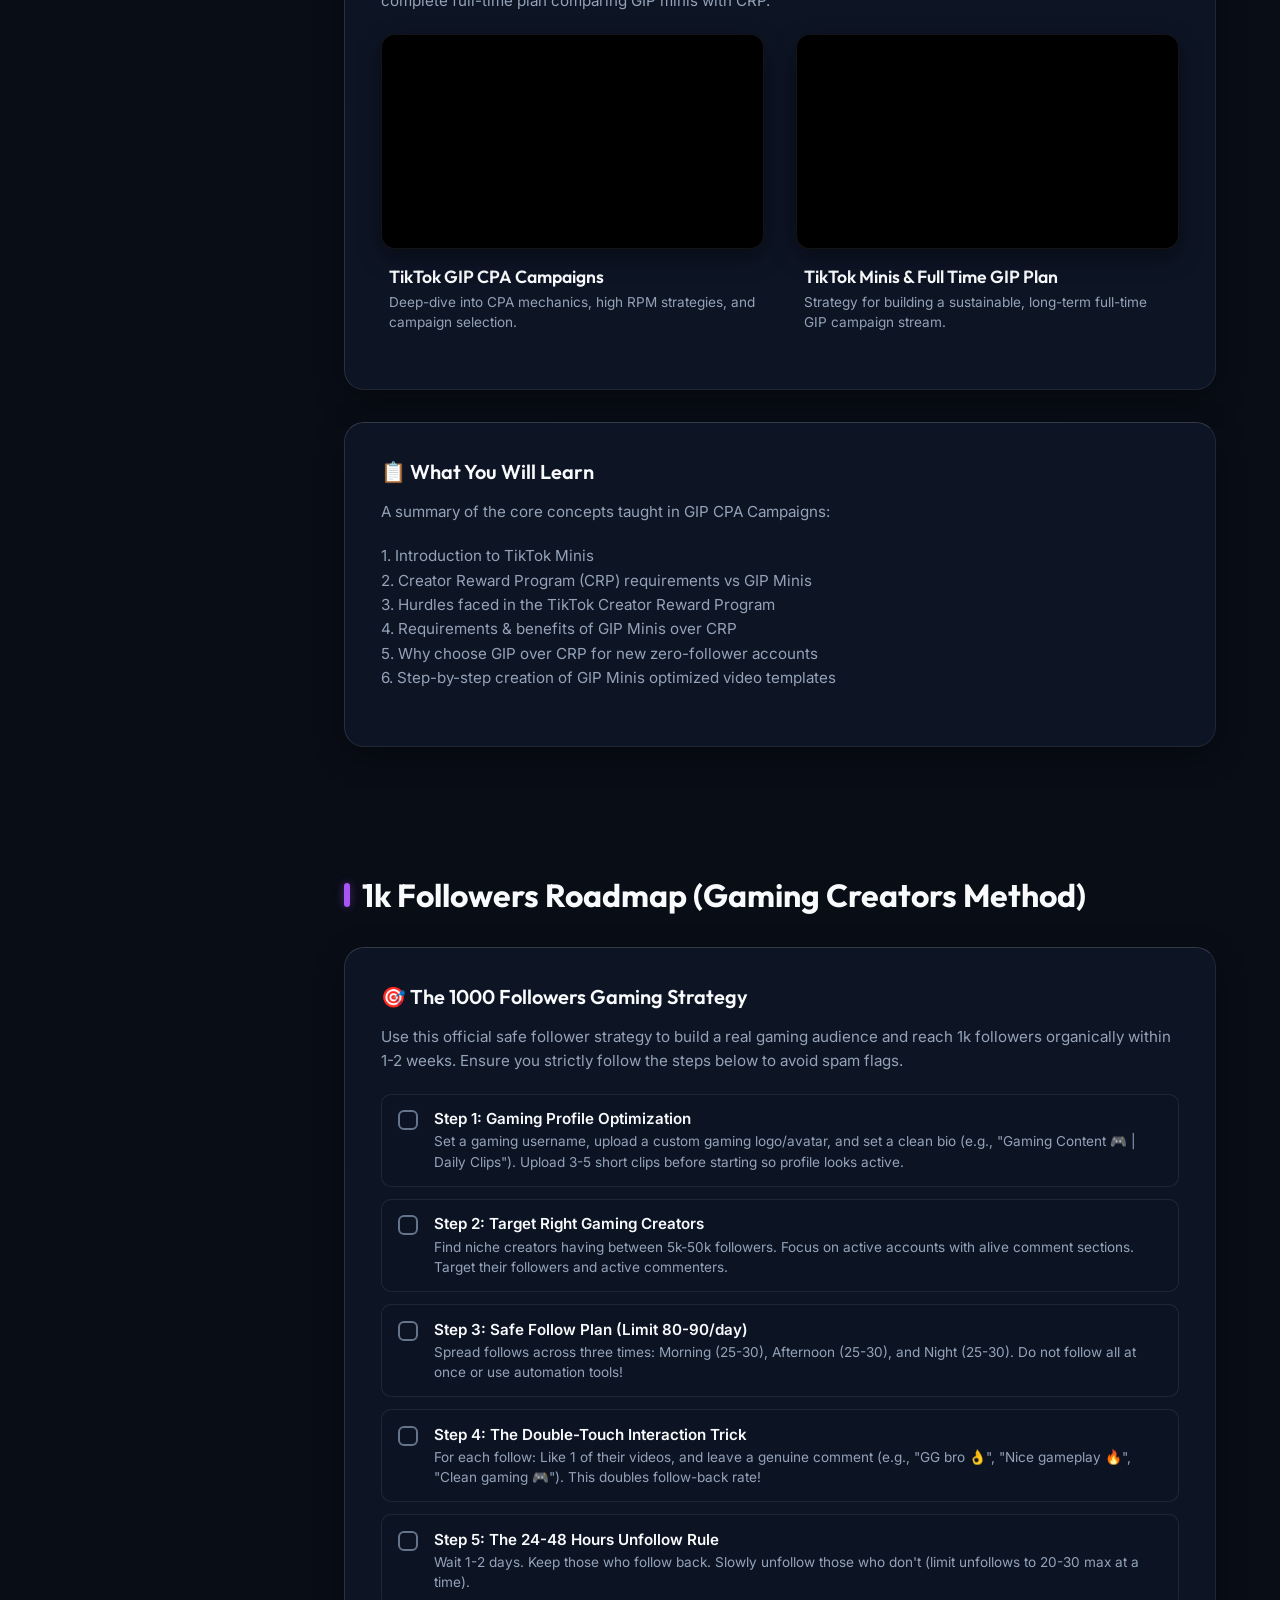
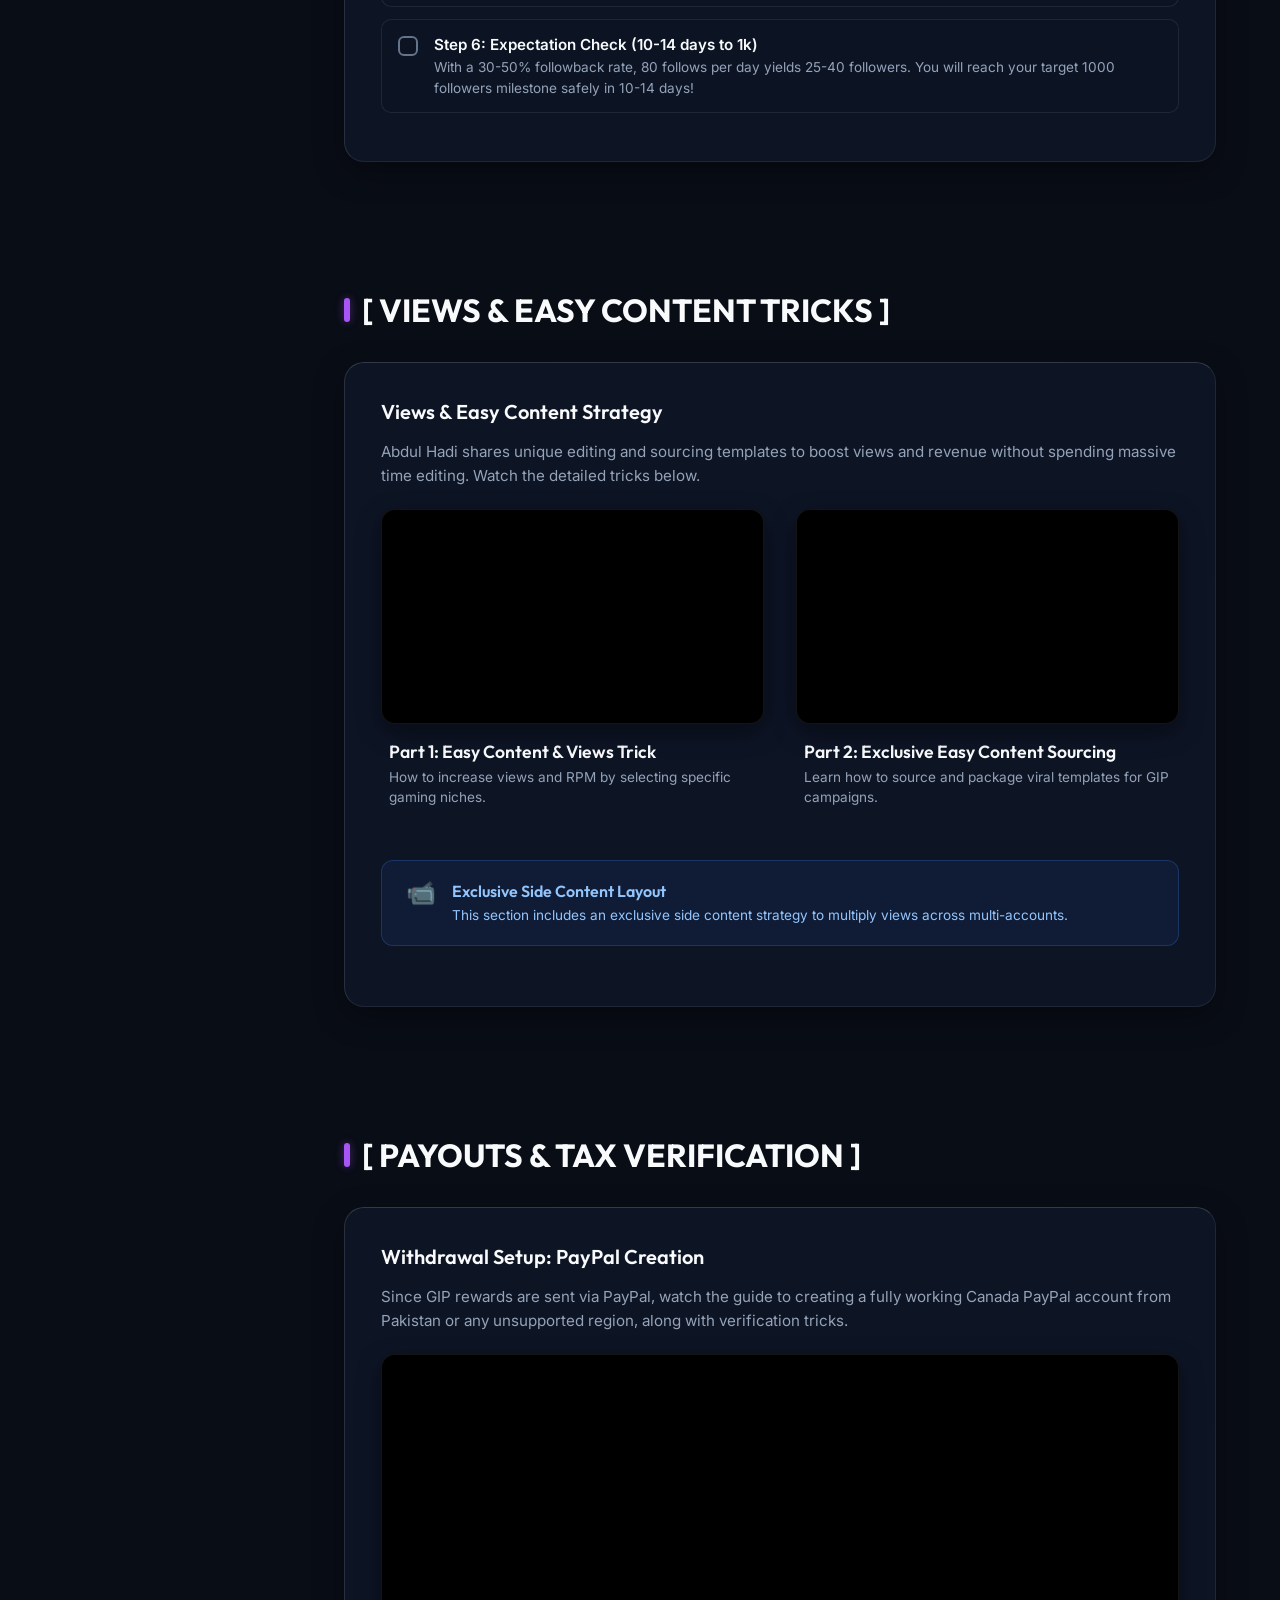
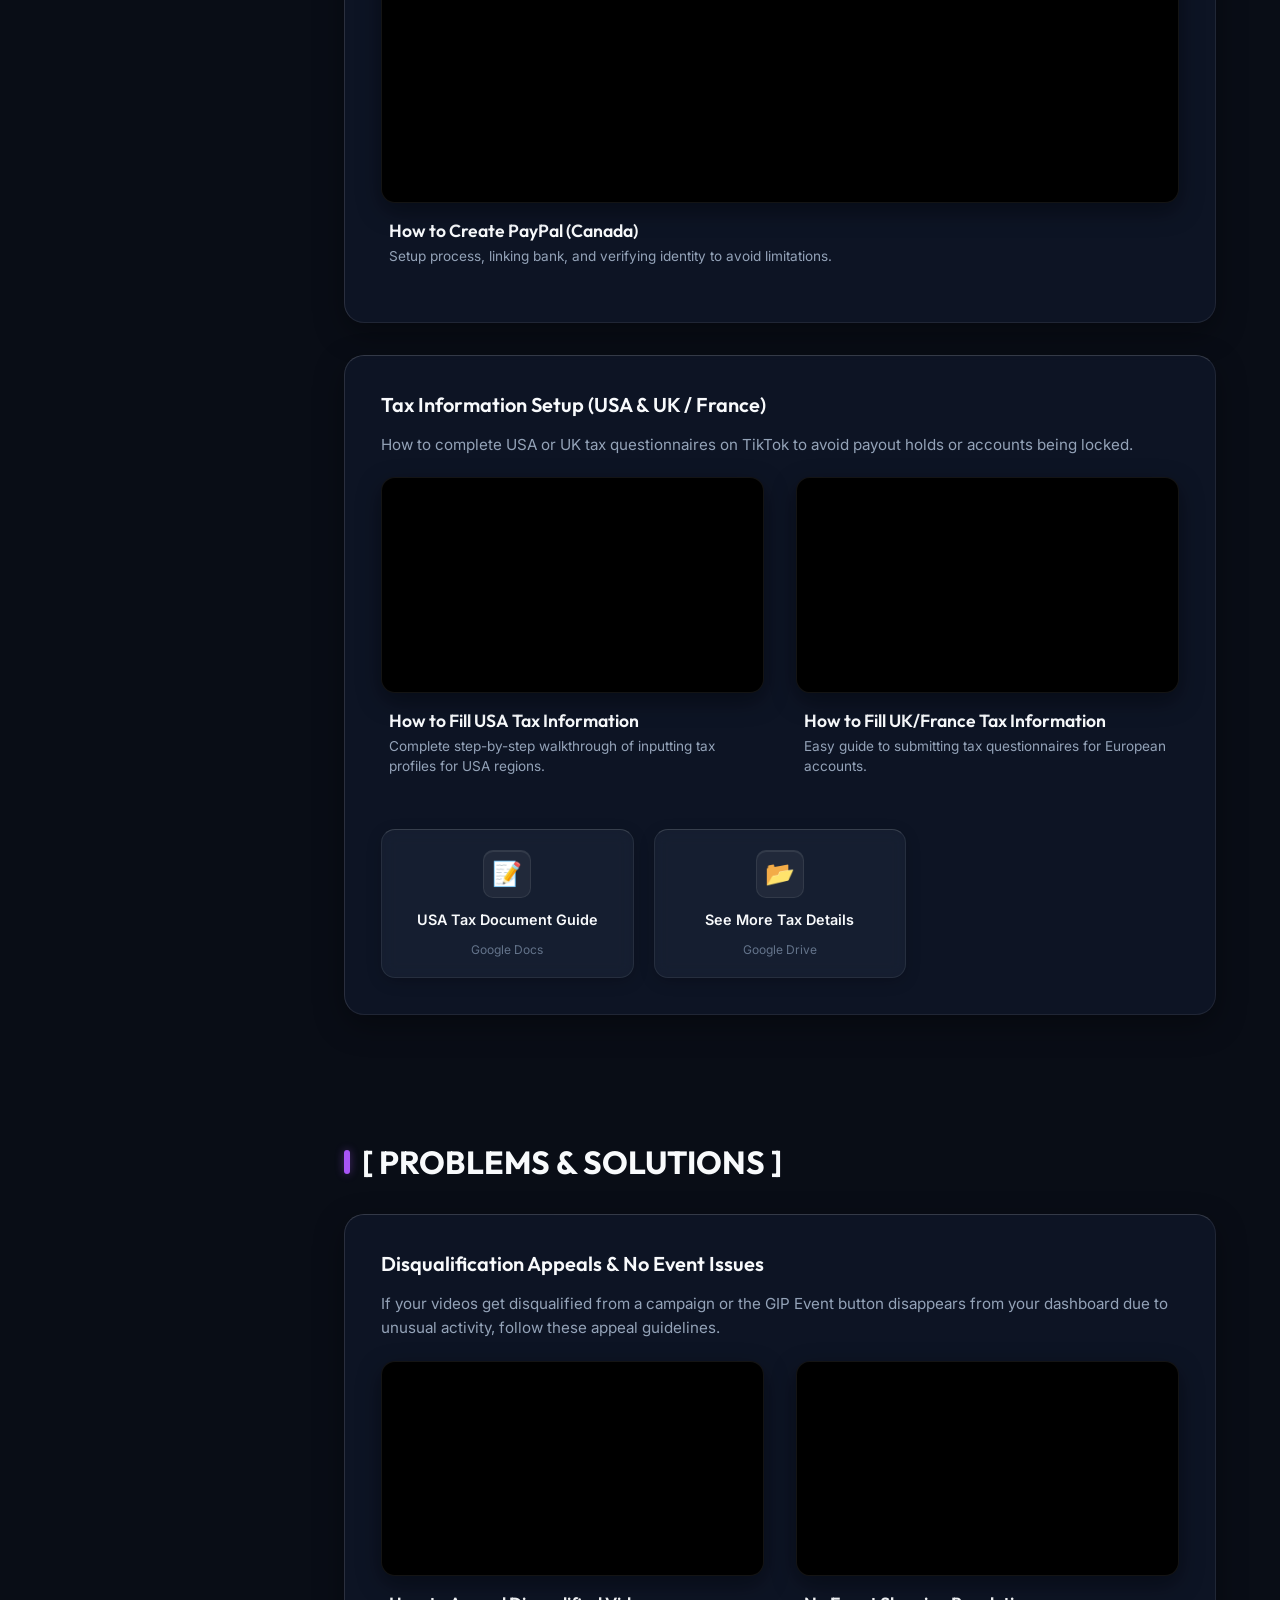
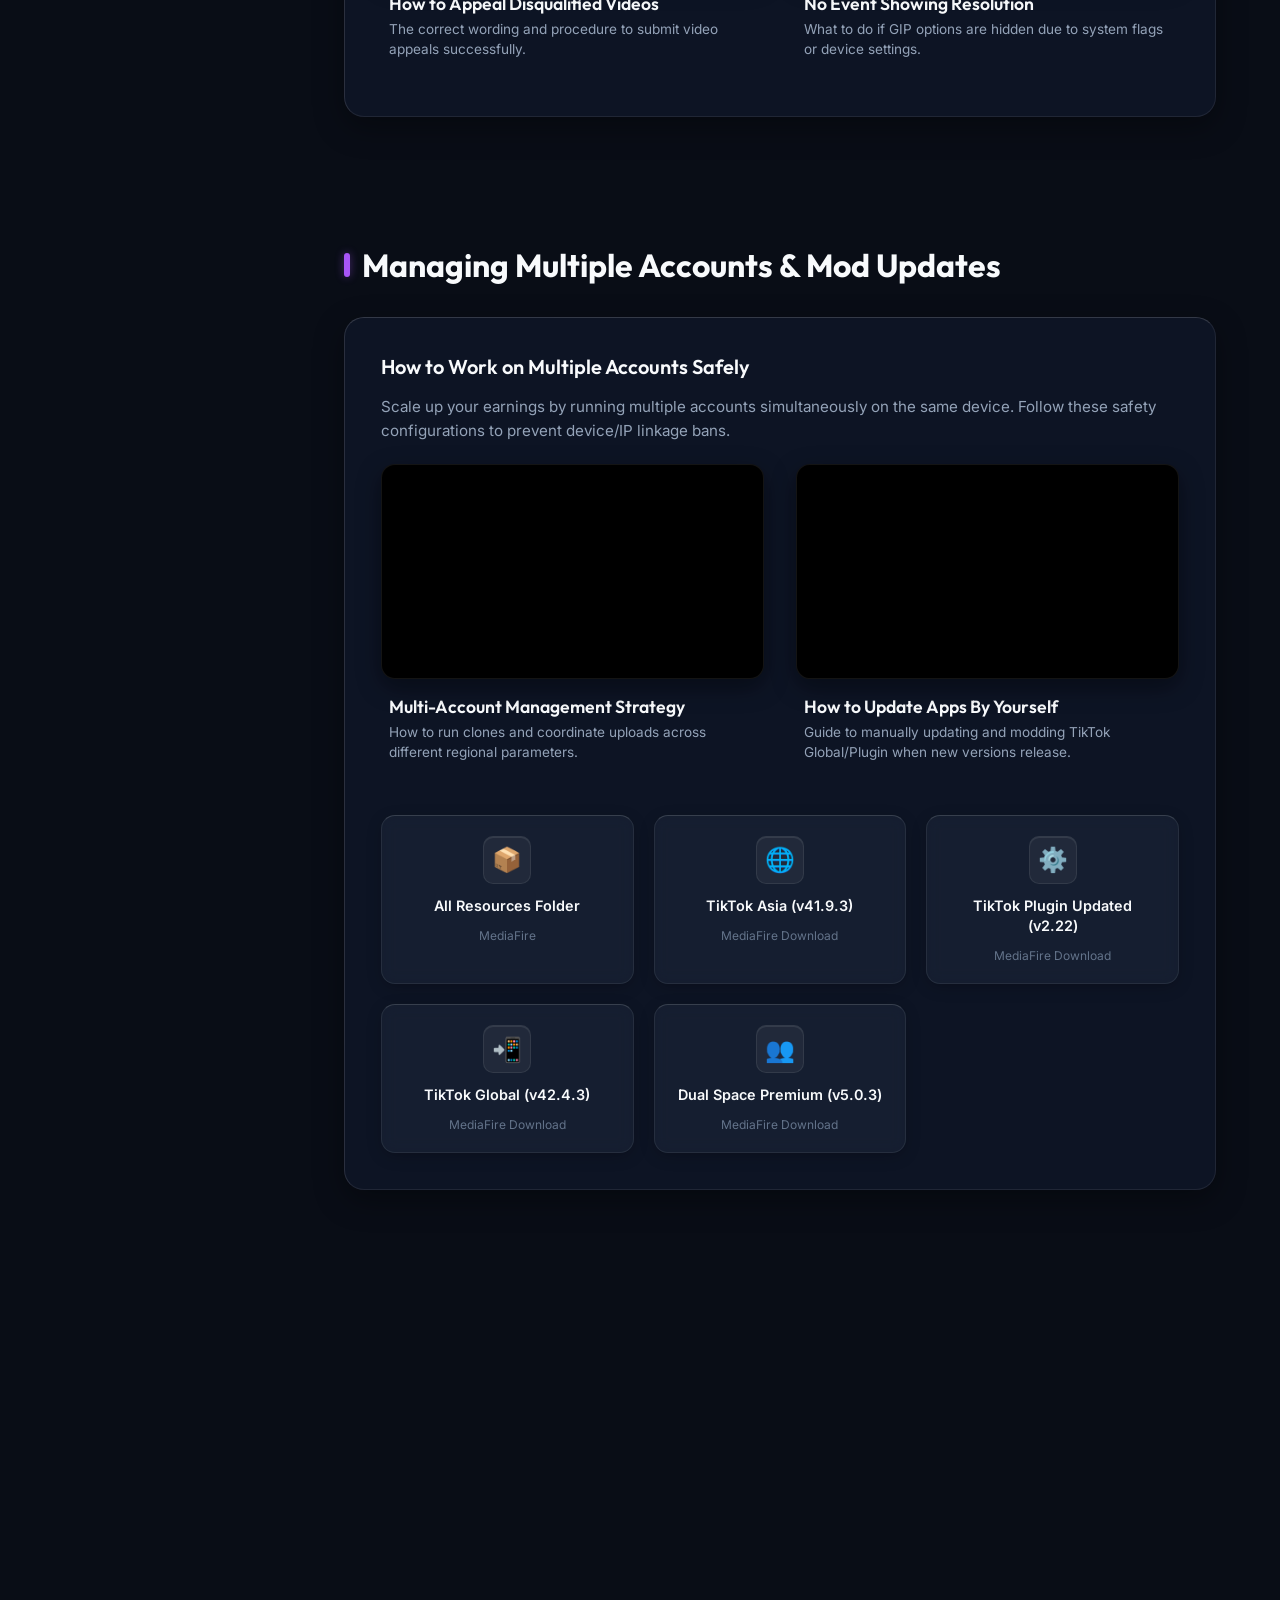
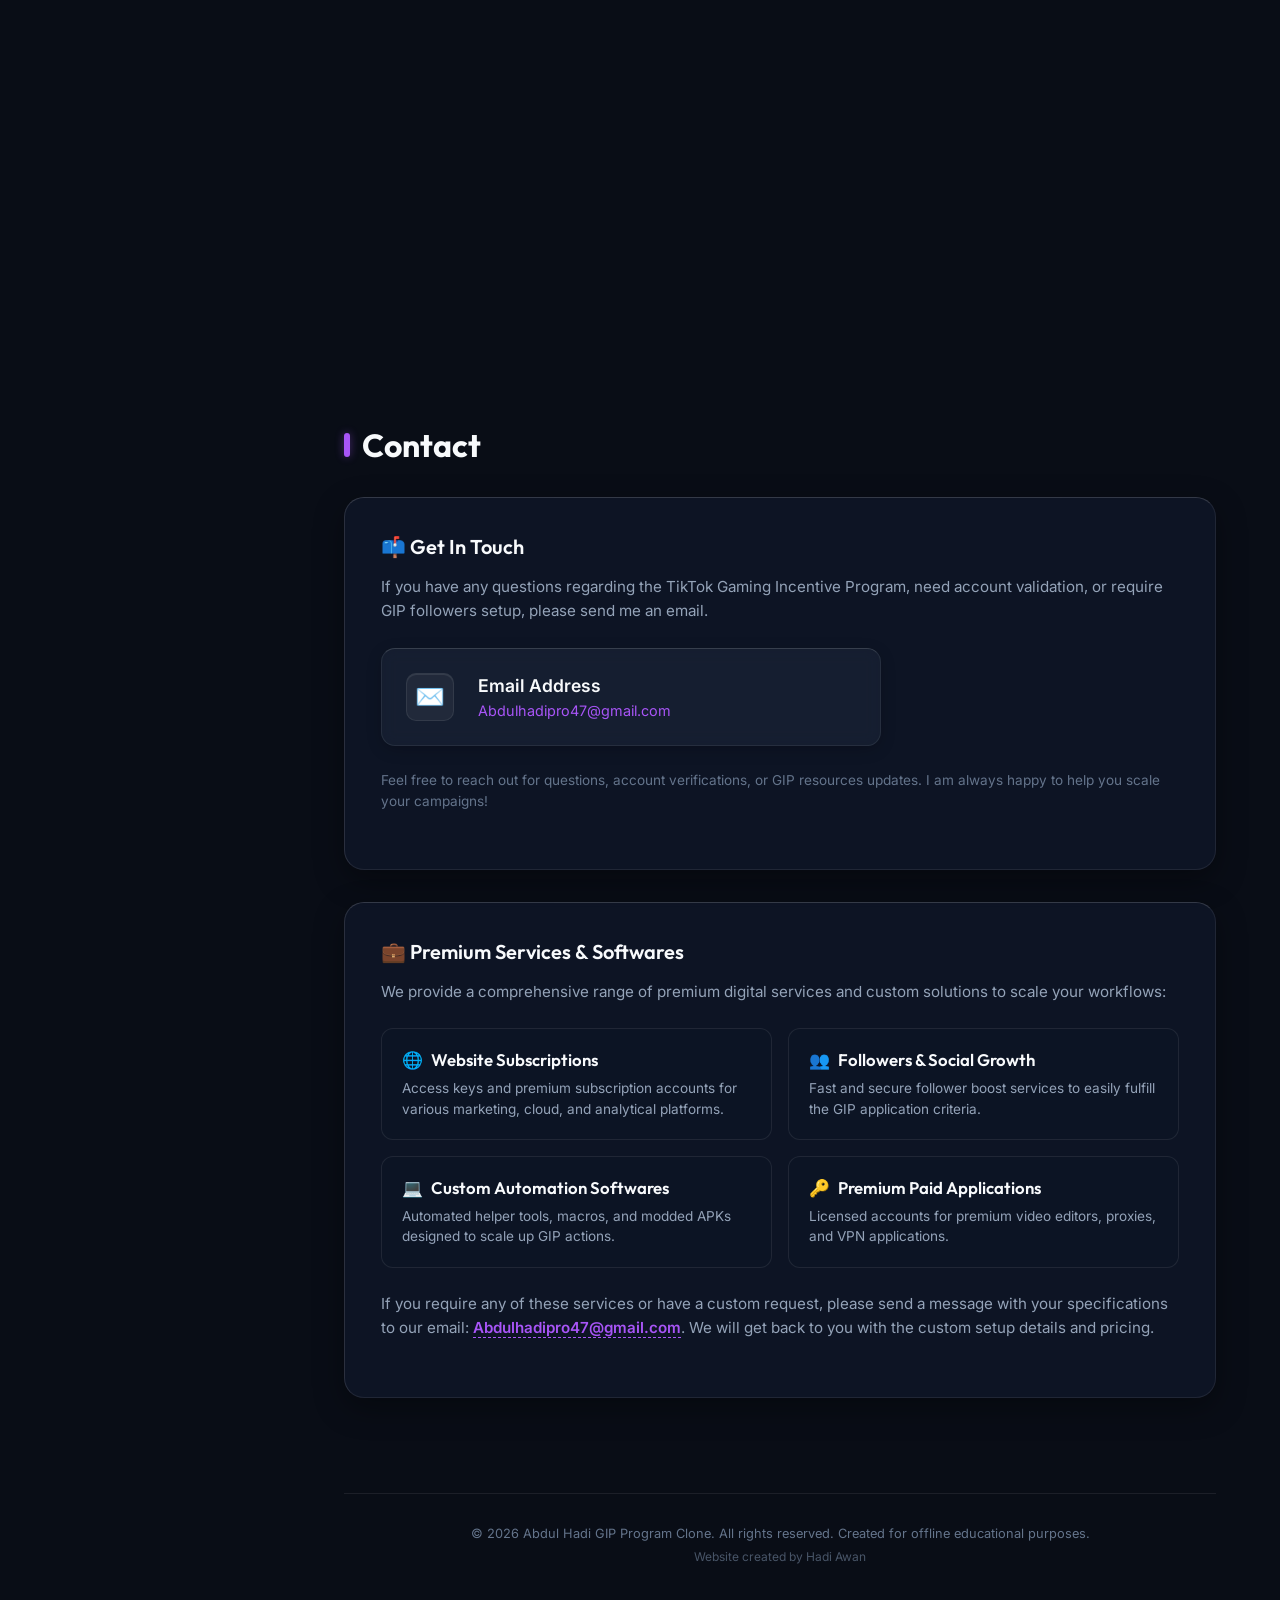
==== commit 3d2ad625: "lag iisue" ====
--- a/gip_app/assets/index.html
+++ b/gip_app/assets/index.html
@@ -341,7 +341,7 @@
                     </div>
                     <div>
                         <div class="video-wrapper">
-                            <iframe src="https://www.youtube.com/embed/e1NUvx-n62M?si=Ks6gCU4pbO7e4hju" title="YouTube video player" frameborder="0" allow="accelerometer; autoplay; clipboard-write; encrypted-media; gyroscope; picture-in-picture; web-share" referrerpolicy="strict-origin-when-cross-origin" allowfullscreen></iframe>
+                            <iframe loading="lazy" src="https://www.youtube.com/embed/e1NUvx-n62M?si=Ks6gCU4pbO7e4hju" title="YouTube video player" frameborder="0" allow="accelerometer; autoplay; clipboard-write; encrypted-media; gyroscope; picture-in-picture; web-share" referrerpolicy="strict-origin-when-cross-origin" allowfullscreen></iframe>
                         </div>
                         <div class="video-info">
                             <h4>Lecture 3: How to Properly Upload GIP Videos</h4>
@@ -364,7 +364,7 @@
                 <div class="video-grid">
                     <div>
                         <div class="video-wrapper">
-                            <iframe src="https://www.youtube.com/embed/mp9oLahEt_I?si=O7eg1R1Y0ECrNsN4" title="YouTube video player" frameborder="0" allow="accelerometer; autoplay; clipboard-write; encrypted-media; gyroscope; picture-in-picture; web-share" referrerpolicy="strict-origin-when-cross-origin" allowfullscreen></iframe>
+                            <iframe loading="lazy" src="https://www.youtube.com/embed/mp9oLahEt_I?si=O7eg1R1Y0ECrNsN4" title="YouTube video player" frameborder="0" allow="accelerometer; autoplay; clipboard-write; encrypted-media; gyroscope; picture-in-picture; web-share" referrerpolicy="strict-origin-when-cross-origin" allowfullscreen></iframe>
                         </div>
                         <div class="video-info">
                             <h4>TikTok GIP CPA Campaigns</h4>
@@ -373,7 +373,7 @@
                     </div>
                     <div>
                         <div class="video-wrapper">
-                            <iframe src="https://www.youtube.com/embed/zBwFU6sCo9I?si=Gup5h4zr4dLRADNZ" title="YouTube video player" frameborder="0" allow="accelerometer; autoplay; clipboard-write; encrypted-media; gyroscope; picture-in-picture; web-share" referrerpolicy="strict-origin-when-cross-origin" allowfullscreen></iframe>
+                            <iframe loading="lazy" src="https://www.youtube.com/embed/zBwFU6sCo9I?si=Gup5h4zr4dLRADNZ" title="YouTube video player" frameborder="0" allow="accelerometer; autoplay; clipboard-write; encrypted-media; gyroscope; picture-in-picture; web-share" referrerpolicy="strict-origin-when-cross-origin" allowfullscreen></iframe>
                         </div>
                         <div class="video-info">
                             <h4>TikTok Minis & Full Time GIP Plan</h4>
@@ -474,7 +474,7 @@
                 <div class="video-grid">
                     <div>
                         <div class="video-wrapper">
-                            <iframe src="https://www.youtube.com/embed/ti-x55kNSXs?si=xPByA3hel0rY_2PC" title="YouTube video player" frameborder="0" allow="accelerometer; autoplay; clipboard-write; encrypted-media; gyroscope; picture-in-picture; web-share" referrerpolicy="strict-origin-when-cross-origin" allowfullscreen></iframe>
+                            <iframe loading="lazy" src="https://www.youtube.com/embed/ti-x55kNSXs?si=xPByA3hel0rY_2PC" title="YouTube video player" frameborder="0" allow="accelerometer; autoplay; clipboard-write; encrypted-media; gyroscope; picture-in-picture; web-share" referrerpolicy="strict-origin-when-cross-origin" allowfullscreen></iframe>
                         </div>
                         <div class="video-info">
                             <h4>Part 1: Easy Content & Views Trick</h4>
@@ -483,7 +483,7 @@
                     </div>
                     <div>
                         <div class="video-wrapper">
-                            <iframe src="https://www.youtube.com/embed/JnaKGFMr5mI?si=a5zQaeOr1xlAFEEe" title="YouTube video player" frameborder="0" allow="accelerometer; autoplay; clipboard-write; encrypted-media; gyroscope; picture-in-picture; web-share" referrerpolicy="strict-origin-when-cross-origin" allowfullscreen></iframe>
+                            <iframe loading="lazy" src="https://www.youtube.com/embed/JnaKGFMr5mI?si=a5zQaeOr1xlAFEEe" title="YouTube video player" frameborder="0" allow="accelerometer; autoplay; clipboard-write; encrypted-media; gyroscope; picture-in-picture; web-share" referrerpolicy="strict-origin-when-cross-origin" allowfullscreen></iframe>
                         </div>
                         <div class="video-info">
                             <h4>Part 2: Exclusive Easy Content Sourcing</h4>
@@ -515,7 +515,7 @@
                 <div class="video-grid">
                     <div>
                         <div class="video-wrapper">
-                            <iframe src="https://www.youtube.com/embed/e0BJQ3vWUNg?si=WDZQkKP6QDZpVBwW" title="YouTube video player" frameborder="0" allow="accelerometer; autoplay; clipboard-write; encrypted-media; gyroscope; picture-in-picture; web-share" referrerpolicy="strict-origin-when-cross-origin" allowfullscreen></iframe>
+                            <iframe loading="lazy" src="https://www.youtube.com/embed/e0BJQ3vWUNg?si=WDZQkKP6QDZpVBwW" title="YouTube video player" frameborder="0" allow="accelerometer; autoplay; clipboard-write; encrypted-media; gyroscope; picture-in-picture; web-share" referrerpolicy="strict-origin-when-cross-origin" allowfullscreen></iframe>
                         </div>
                         <div class="video-info">
                             <h4>How to Create PayPal (Canada)</h4>
@@ -533,7 +533,7 @@
                 <div class="video-grid" style="margin-bottom: 2rem;">
                     <div>
                         <div class="video-wrapper">
-                            <iframe src="https://www.youtube.com/embed/Jci2wSS4YKk?si=mVabv0RxmVygHxZa" title="YouTube video player" frameborder="0" allow="accelerometer; autoplay; clipboard-write; encrypted-media; gyroscope; picture-in-picture; web-share" referrerpolicy="strict-origin-when-cross-origin" allowfullscreen></iframe>
+                            <iframe loading="lazy" src="https://www.youtube.com/embed/Jci2wSS4YKk?si=mVabv0RxmVygHxZa" title="YouTube video player" frameborder="0" allow="accelerometer; autoplay; clipboard-write; encrypted-media; gyroscope; picture-in-picture; web-share" referrerpolicy="strict-origin-when-cross-origin" allowfullscreen></iframe>
                         </div>
                         <div class="video-info">
                             <h4>How to Fill USA Tax Information</h4>
@@ -542,7 +542,7 @@
                     </div>
                     <div>
                         <div class="video-wrapper">
-                            <iframe src="https://www.youtube.com/embed/V1jxWyvO5Os?si=8RrbFSgaOzlBjCpY" title="YouTube video player" frameborder="0" allow="accelerometer; autoplay; clipboard-write; encrypted-media; gyroscope; picture-in-picture; web-share" referrerpolicy="strict-origin-when-cross-origin" allowfullscreen></iframe>
+                            <iframe loading="lazy" src="https://www.youtube.com/embed/V1jxWyvO5Os?si=8RrbFSgaOzlBjCpY" title="YouTube video player" frameborder="0" allow="accelerometer; autoplay; clipboard-write; encrypted-media; gyroscope; picture-in-picture; web-share" referrerpolicy="strict-origin-when-cross-origin" allowfullscreen></iframe>
                         </div>
                         <div class="video-info">
                             <h4>How to Fill UK/France Tax Information</h4>
@@ -590,7 +590,7 @@
                     </div>
                     <div>
                         <div class="video-wrapper">
-                            <iframe src="https://www.youtube.com/embed/PpU1SdIjnro?si=MQacF8EbAfYMwDs0" title="YouTube video player" frameborder="0" allow="accelerometer; autoplay; clipboard-write; encrypted-media; gyroscope; picture-in-picture; web-share" referrerpolicy="strict-origin-when-cross-origin" allowfullscreen></iframe>
+                            <iframe loading="lazy" src="https://www.youtube.com/embed/PpU1SdIjnro?si=MQacF8EbAfYMwDs0" title="YouTube video player" frameborder="0" allow="accelerometer; autoplay; clipboard-write; encrypted-media; gyroscope; picture-in-picture; web-share" referrerpolicy="strict-origin-when-cross-origin" allowfullscreen></iframe>
                         </div>
                         <div class="video-info">
                             <h4>No Event Showing Resolution</h4>
@@ -612,7 +612,7 @@
                 <div class="video-grid" style="margin-bottom: 2rem;">
                     <div>
                         <div class="video-wrapper">
-                            <iframe src="https://www.youtube.com/embed/4NJVfzrQ6jg?si=moYhu1rdjSKOMlXM" title="YouTube video player" frameborder="0" allow="accelerometer; autoplay; clipboard-write; encrypted-media; gyroscope; picture-in-picture; web-share" referrerpolicy="strict-origin-when-cross-origin" allowfullscreen></iframe>
+                            <iframe loading="lazy" src="https://www.youtube.com/embed/4NJVfzrQ6jg?si=moYhu1rdjSKOMlXM" title="YouTube video player" frameborder="0" allow="accelerometer; autoplay; clipboard-write; encrypted-media; gyroscope; picture-in-picture; web-share" referrerpolicy="strict-origin-when-cross-origin" allowfullscreen></iframe>
                         </div>
                         <div class="video-info">
                             <h4>Multi-Account Management Strategy</h4>
@@ -621,7 +621,7 @@
                     </div>
                     <div>
                         <div class="video-wrapper">
-                            <iframe src="https://www.youtube.com/embed/F2jO76W7KyM?si=xbJRG2TsAQUUr9pf" title="YouTube video player" frameborder="0" allow="accelerometer; autoplay; clipboard-write; encrypted-media; gyroscope; picture-in-picture; web-share" referrerpolicy="strict-origin-when-cross-origin" allowfullscreen></iframe>
+                            <iframe loading="lazy" src="https://www.youtube.com/embed/F2jO76W7KyM?si=xbJRG2TsAQUUr9pf" title="YouTube video player" frameborder="0" allow="accelerometer; autoplay; clipboard-write; encrypted-media; gyroscope; picture-in-picture; web-share" referrerpolicy="strict-origin-when-cross-origin" allowfullscreen></iframe>
                         </div>
                         <div class="video-info">
                             <h4>How to Update Apps By Yourself</h4>
--- a/gip_app/assets/index.css
+++ b/gip_app/assets/index.css
@@ -71,10 +71,12 @@
 
 .blob {
     position: absolute;
-    border-radius: 40% 60% 70% 30% / 40% 50% 60% 70%;
-    filter: blur(90px);
-    opacity: 0.15;
-    animation: morphBlob 18s infinite alternate ease-in-out;
+    border-radius: 50%;
+    filter: blur(40px);
+    opacity: 0.12;
+    transform: translateZ(0);
+    will-change: transform;
+    animation: morphBlob 25s infinite alternate ease-in-out;
 }
 
 .blob-purple {
@@ -372,21 +374,20 @@
 }
 
 .card {
-    background: rgba(15, 23, 42, 0.45);
-    backdrop-filter: blur(24px) saturate(180%);
-    -webkit-backdrop-filter: blur(24px) saturate(180%);
+    background: rgba(15, 23, 42, 0.75);
+    backdrop-filter: blur(8px);
+    -webkit-backdrop-filter: blur(8px);
     border: 1px solid rgba(255, 255, 255, 0.08);
-    border-top: 1px solid rgba(255, 255, 255, 0.18);
-    border-left: 1px solid rgba(255, 255, 255, 0.14);
+    border-top: 1px solid rgba(255, 255, 255, 0.16);
+    border-left: 1px solid rgba(255, 255, 255, 0.12);
     border-radius: 20px;
     padding: 2.25rem;
     margin-bottom: 2rem;
     position: relative;
-    box-shadow: 
-        inset 0 1px 1px rgba(255, 255, 255, 0.15),
-        0 20px 45px rgba(0, 0, 0, 0.45),
-        0 0 30px rgba(168, 85, 247, 0.04);
-    transition: all 0.4s cubic-bezier(0.16, 1, 0.3, 1);
+    box-shadow: 0 10px 30px rgba(0, 0, 0, 0.35);
+    transition: transform 0.3s ease, border-color 0.3s ease, box-shadow 0.3s ease;
+    transform: translateZ(0);
+    will-change: transform;
     overflow: hidden;
 }
 
@@ -496,9 +497,9 @@
 }
 
 .resource-card {
-    background: rgba(30, 41, 59, 0.25);
-    backdrop-filter: blur(16px);
-    -webkit-backdrop-filter: blur(16px);
+    background: rgba(30, 41, 59, 0.5);
+    backdrop-filter: blur(8px);
+    -webkit-backdrop-filter: blur(8px);
     border: 1px solid rgba(255, 255, 255, 0.08);
     border-top: 1px solid rgba(255, 255, 255, 0.15);
     border-radius: 14px;
@@ -510,8 +511,9 @@
     flex-direction: column;
     align-items: center;
     gap: 0.75rem;
-    box-shadow: inset 0 1px 1px rgba(255, 255, 255, 0.1), 0 4px 15px rgba(0, 0, 0, 0.2);
-    transition: all 0.3s cubic-bezier(0.16, 1, 0.3, 1);
+    box-shadow: 0 4px 15px rgba(0, 0, 0, 0.2);
+    transition: transform 0.25s ease, background 0.25s ease, border-color 0.25s ease;
+    transform: translateZ(0);
 }
 
 .resource-card:hover {
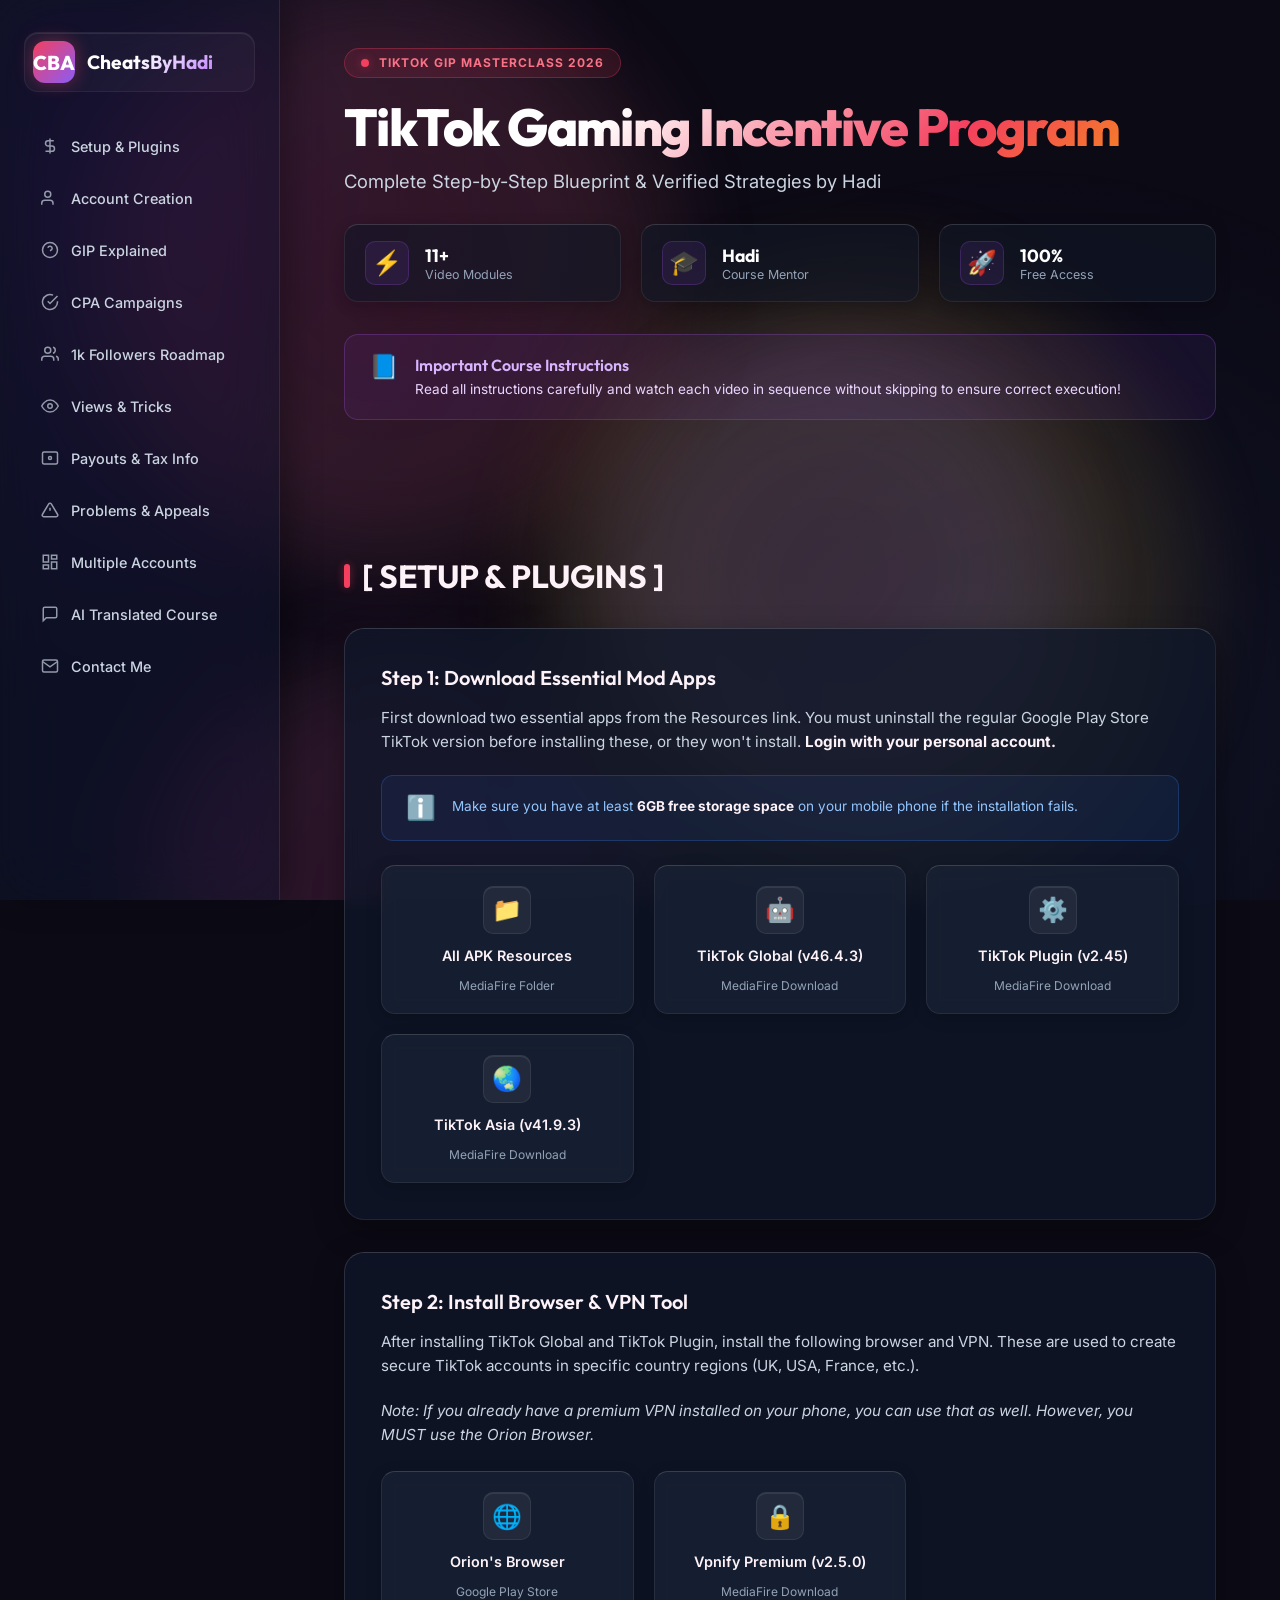
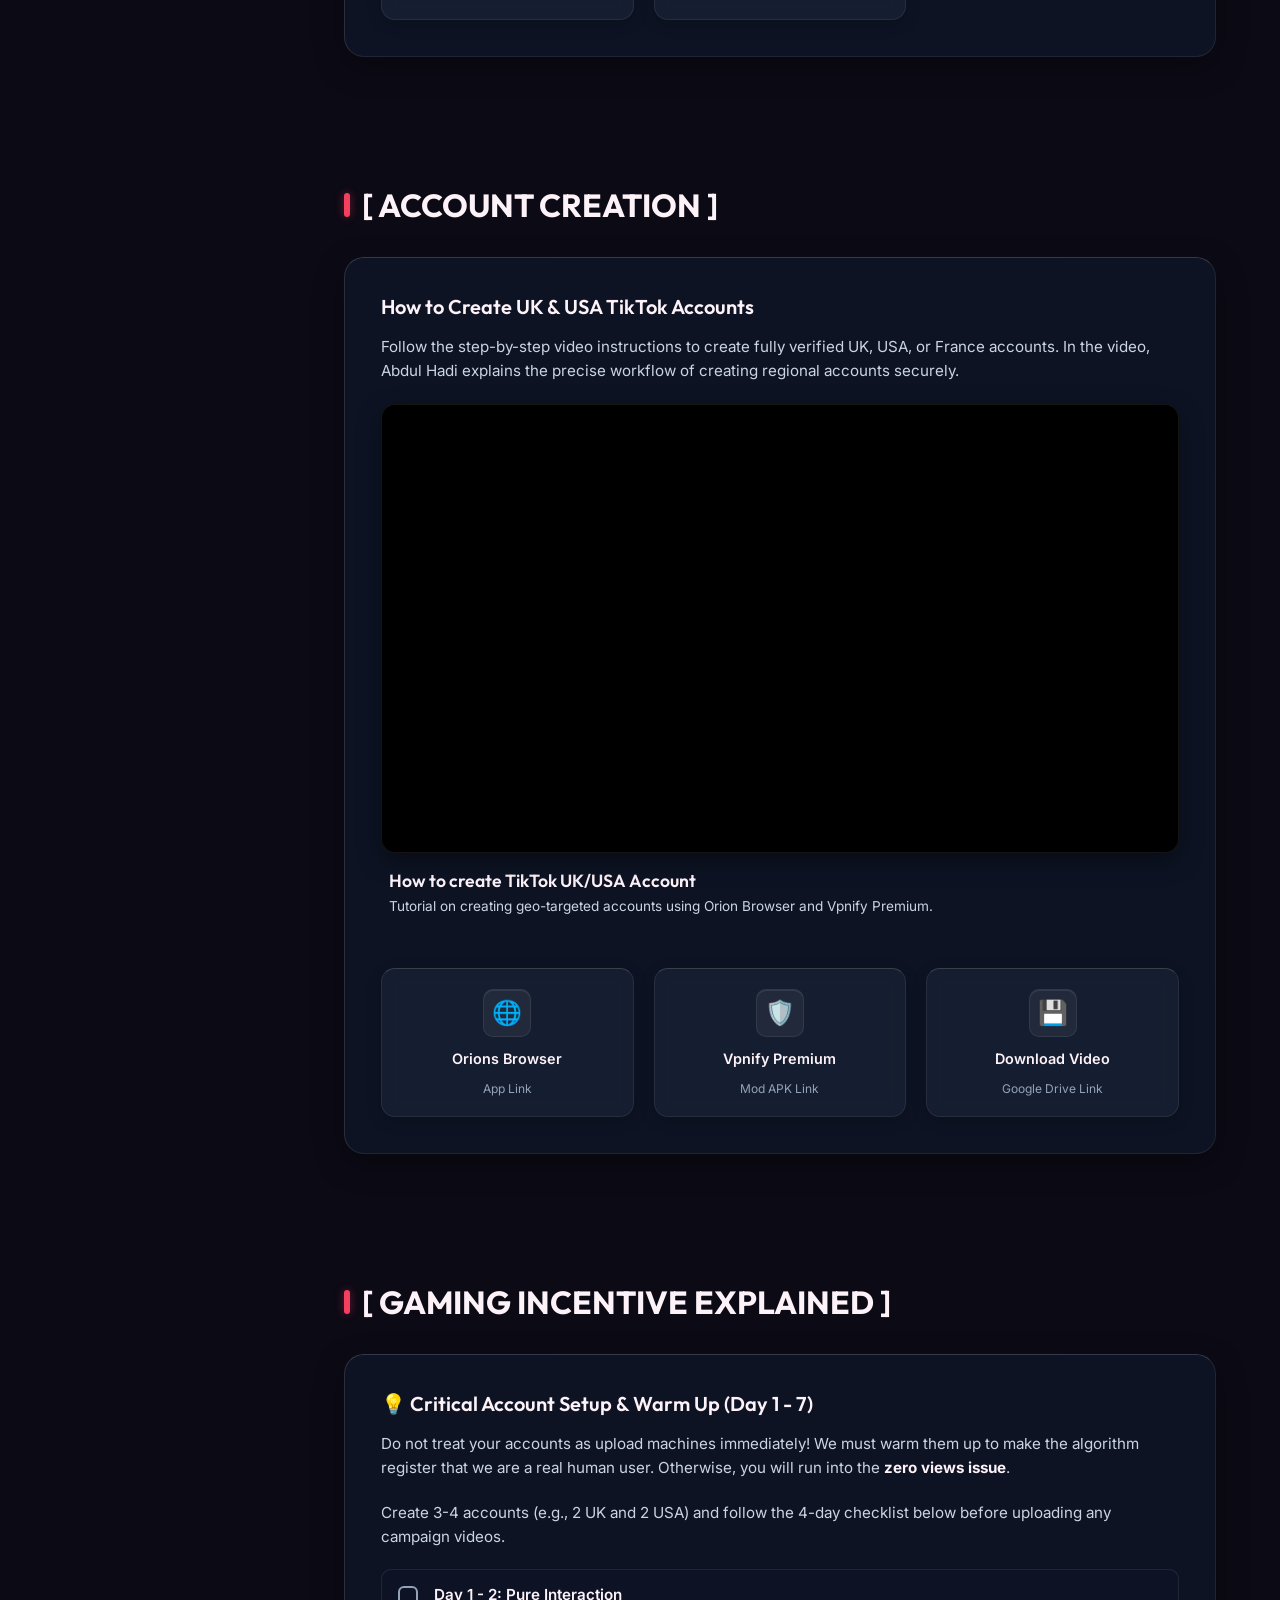
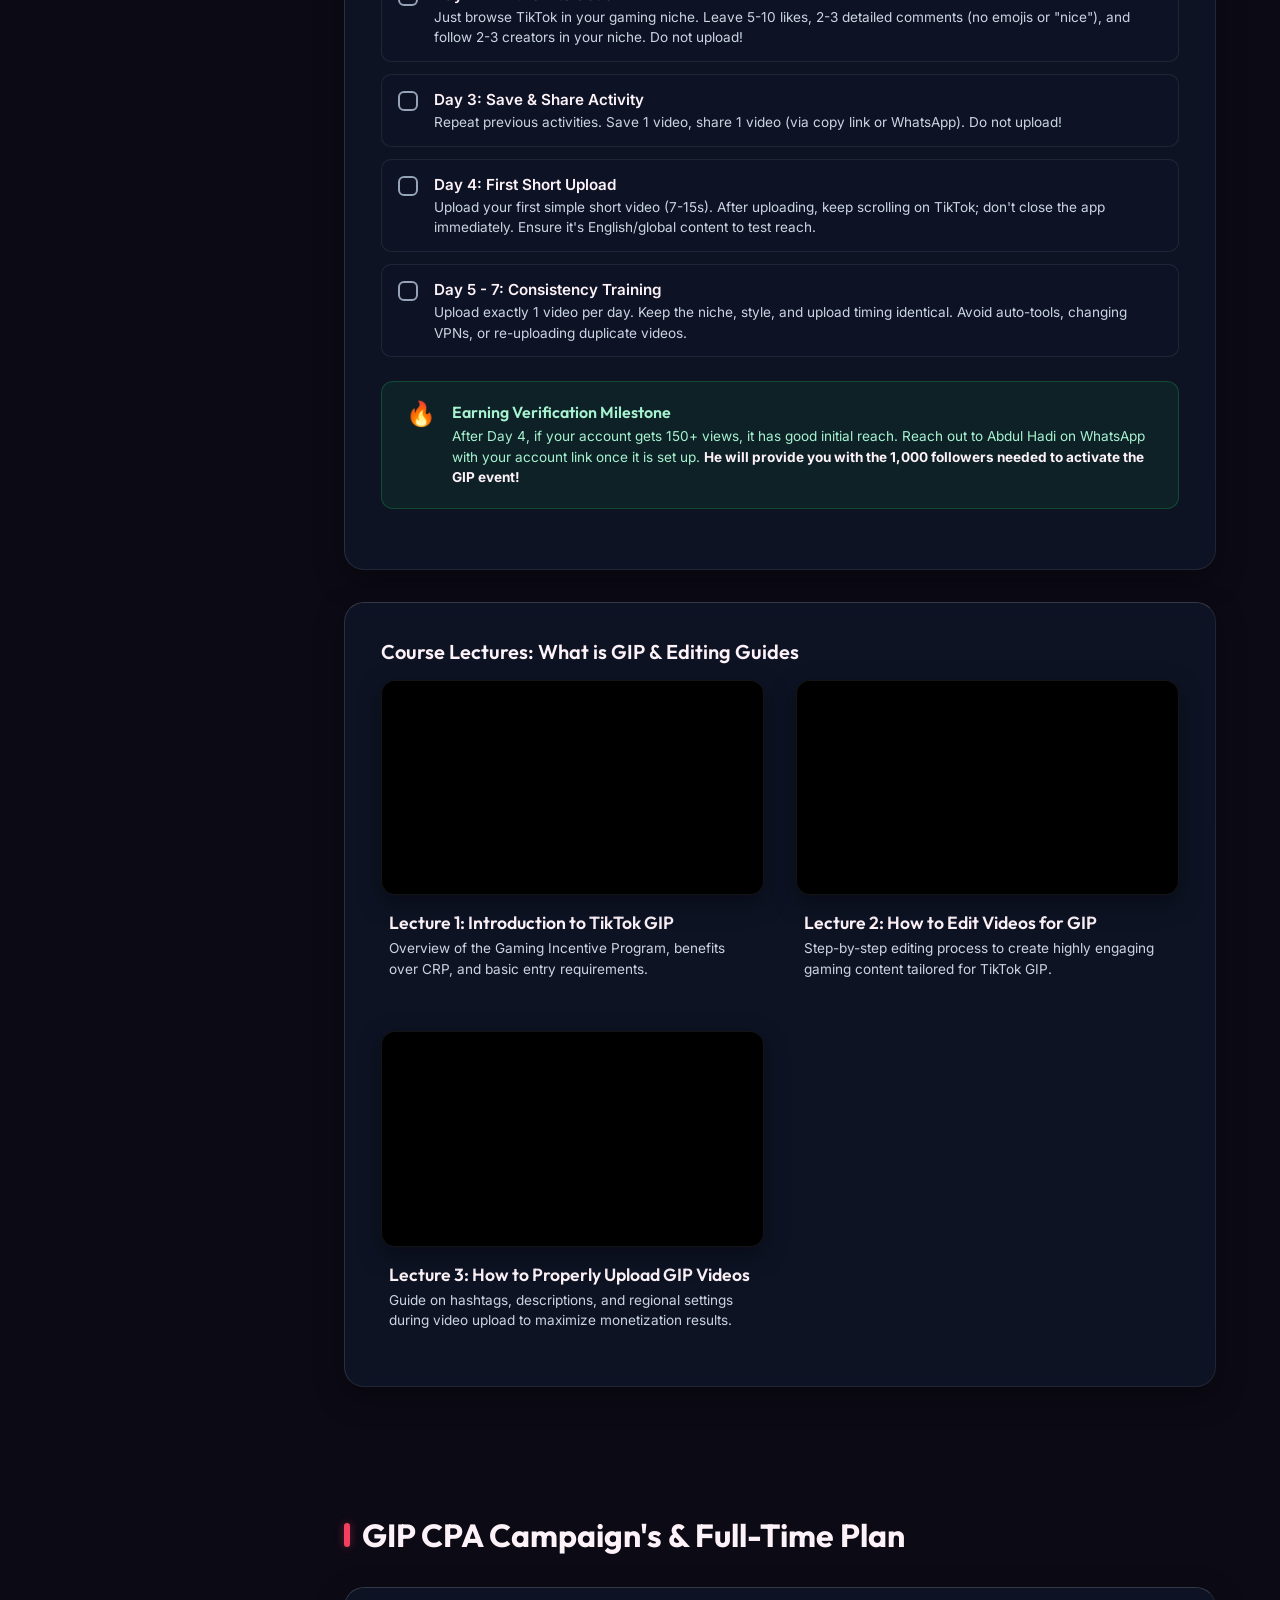
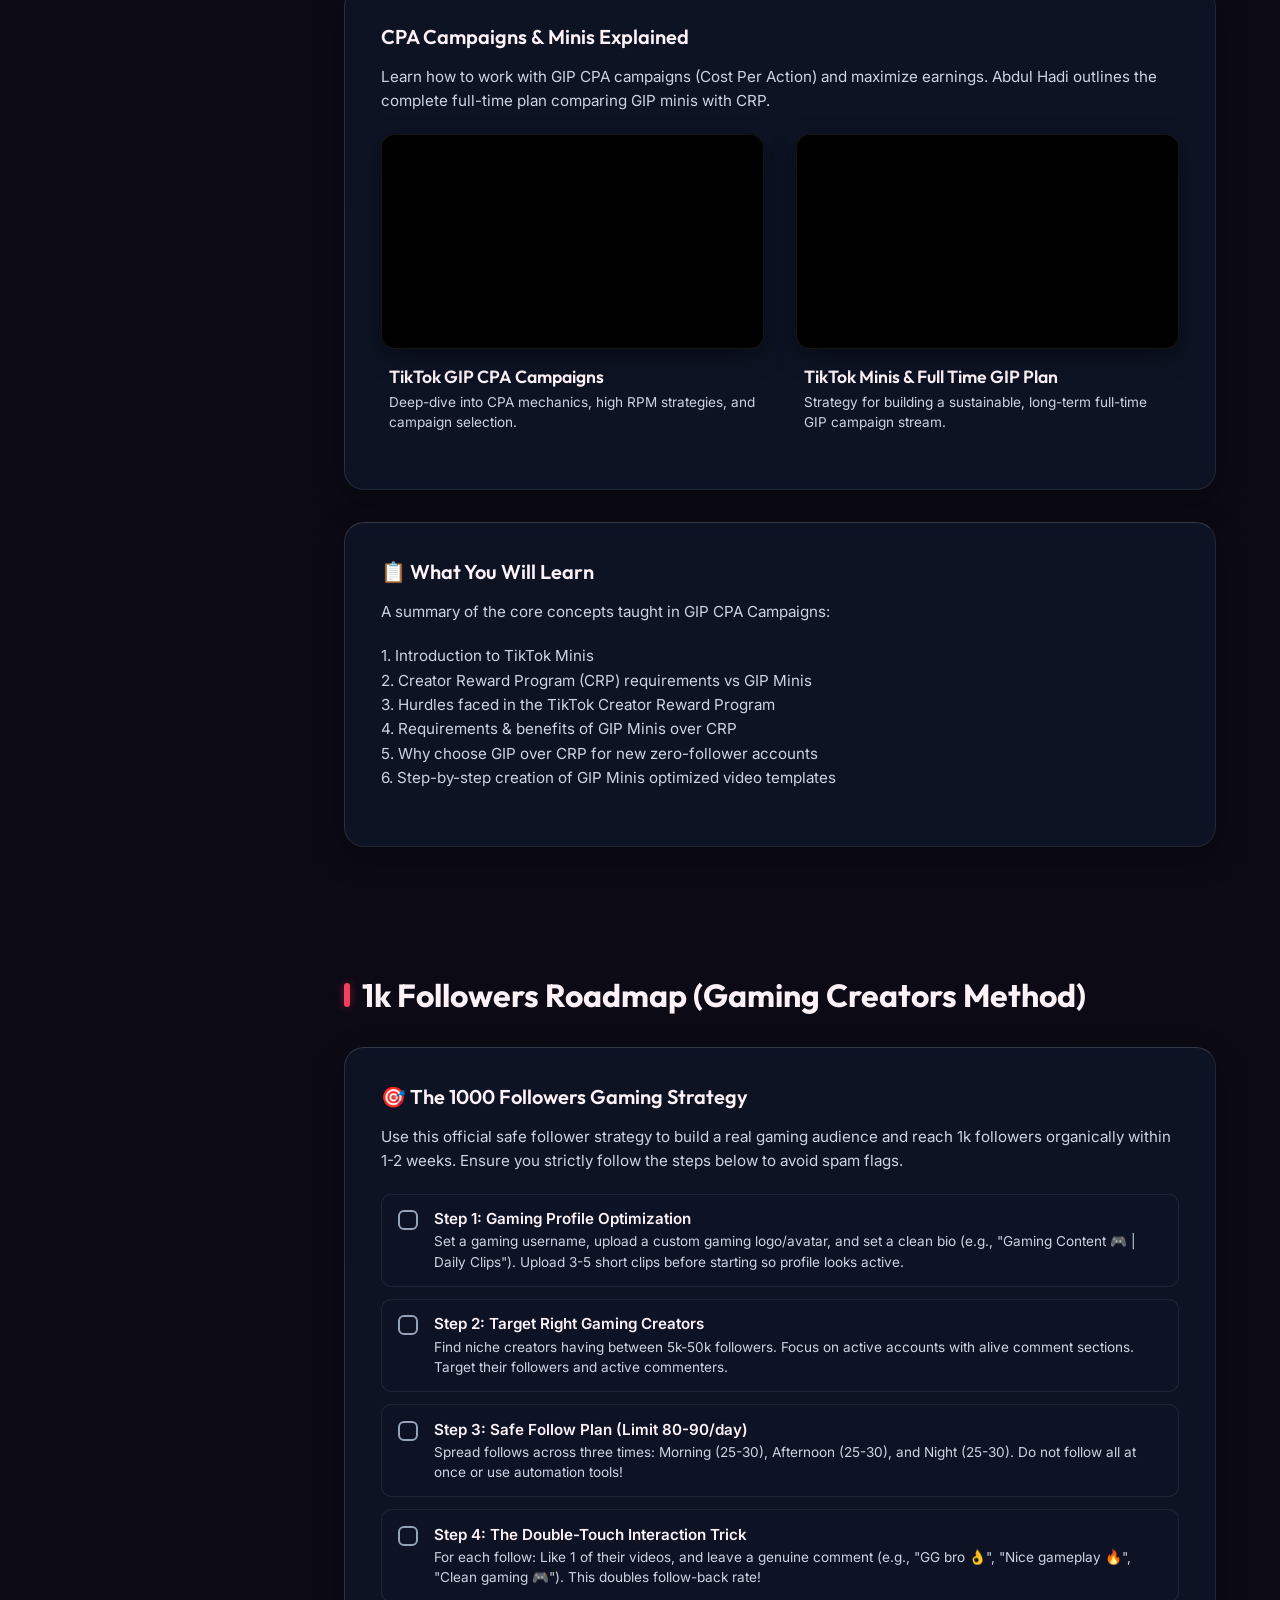
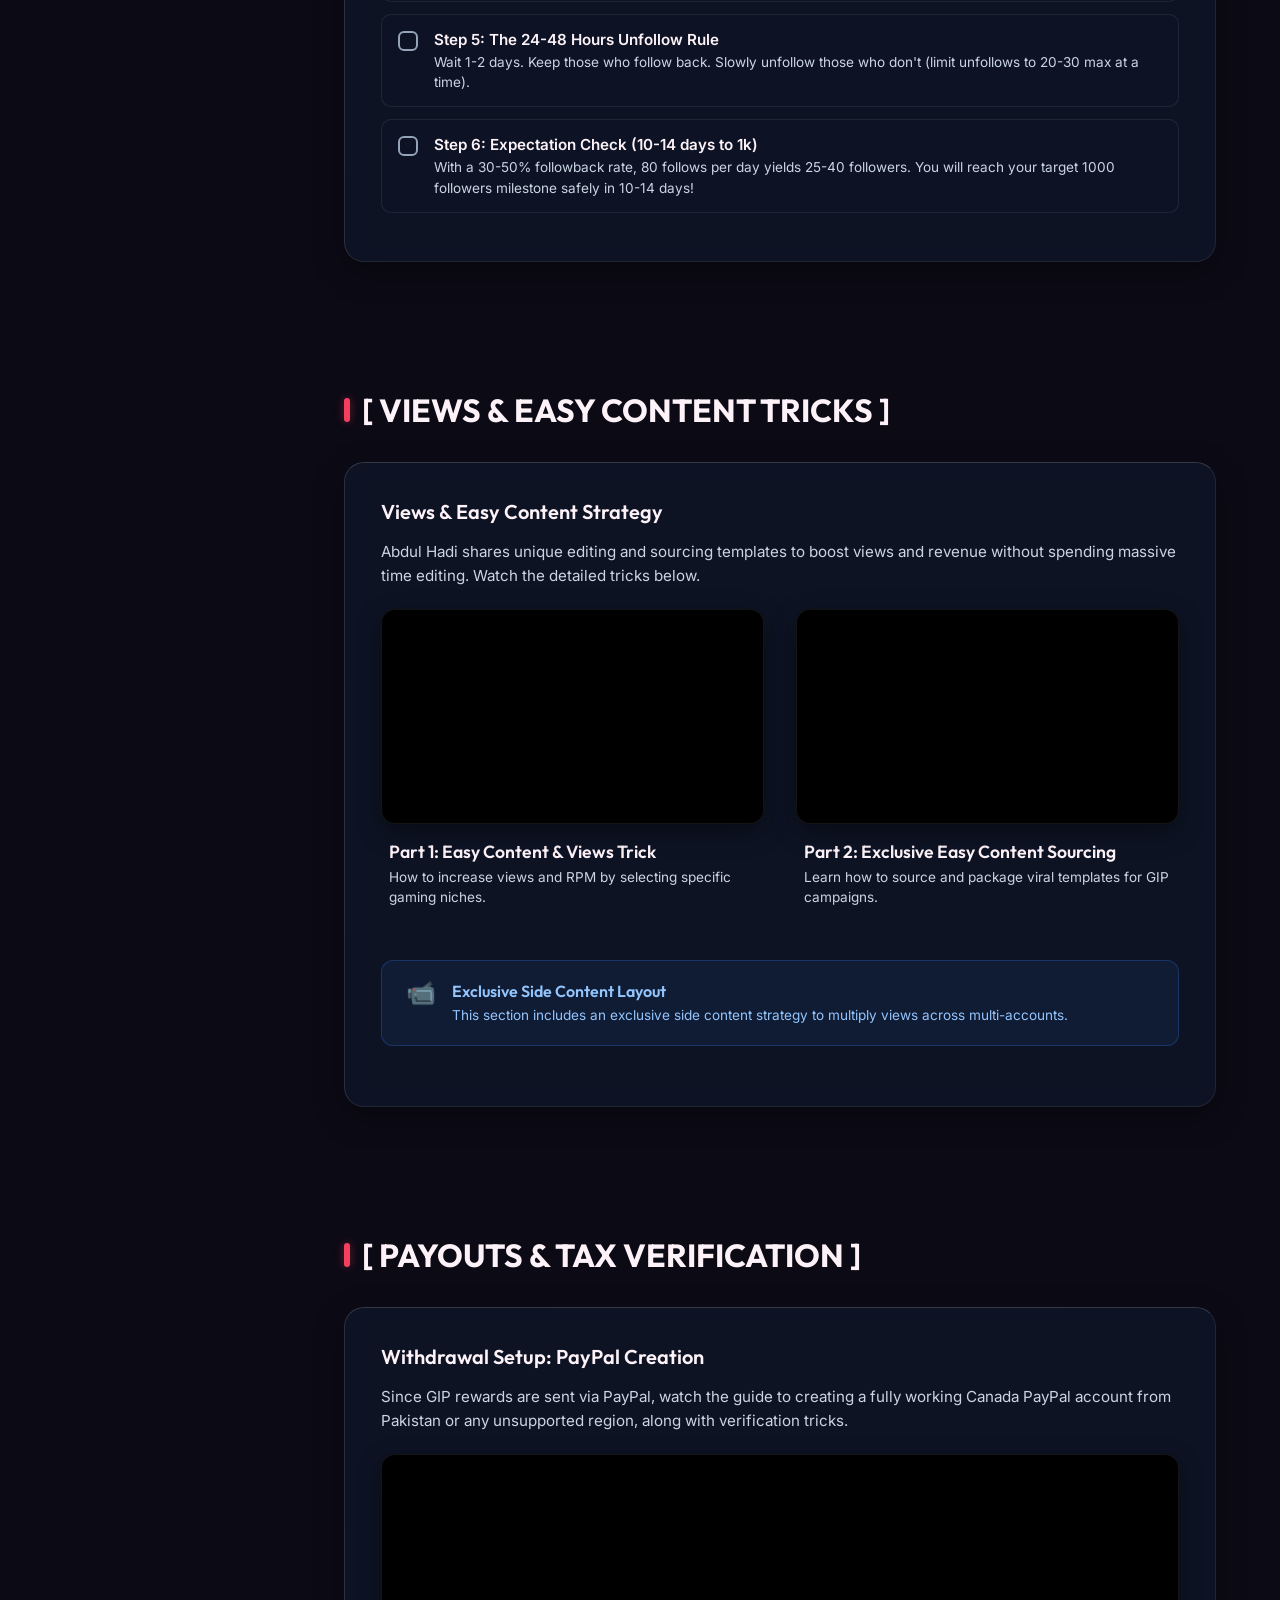
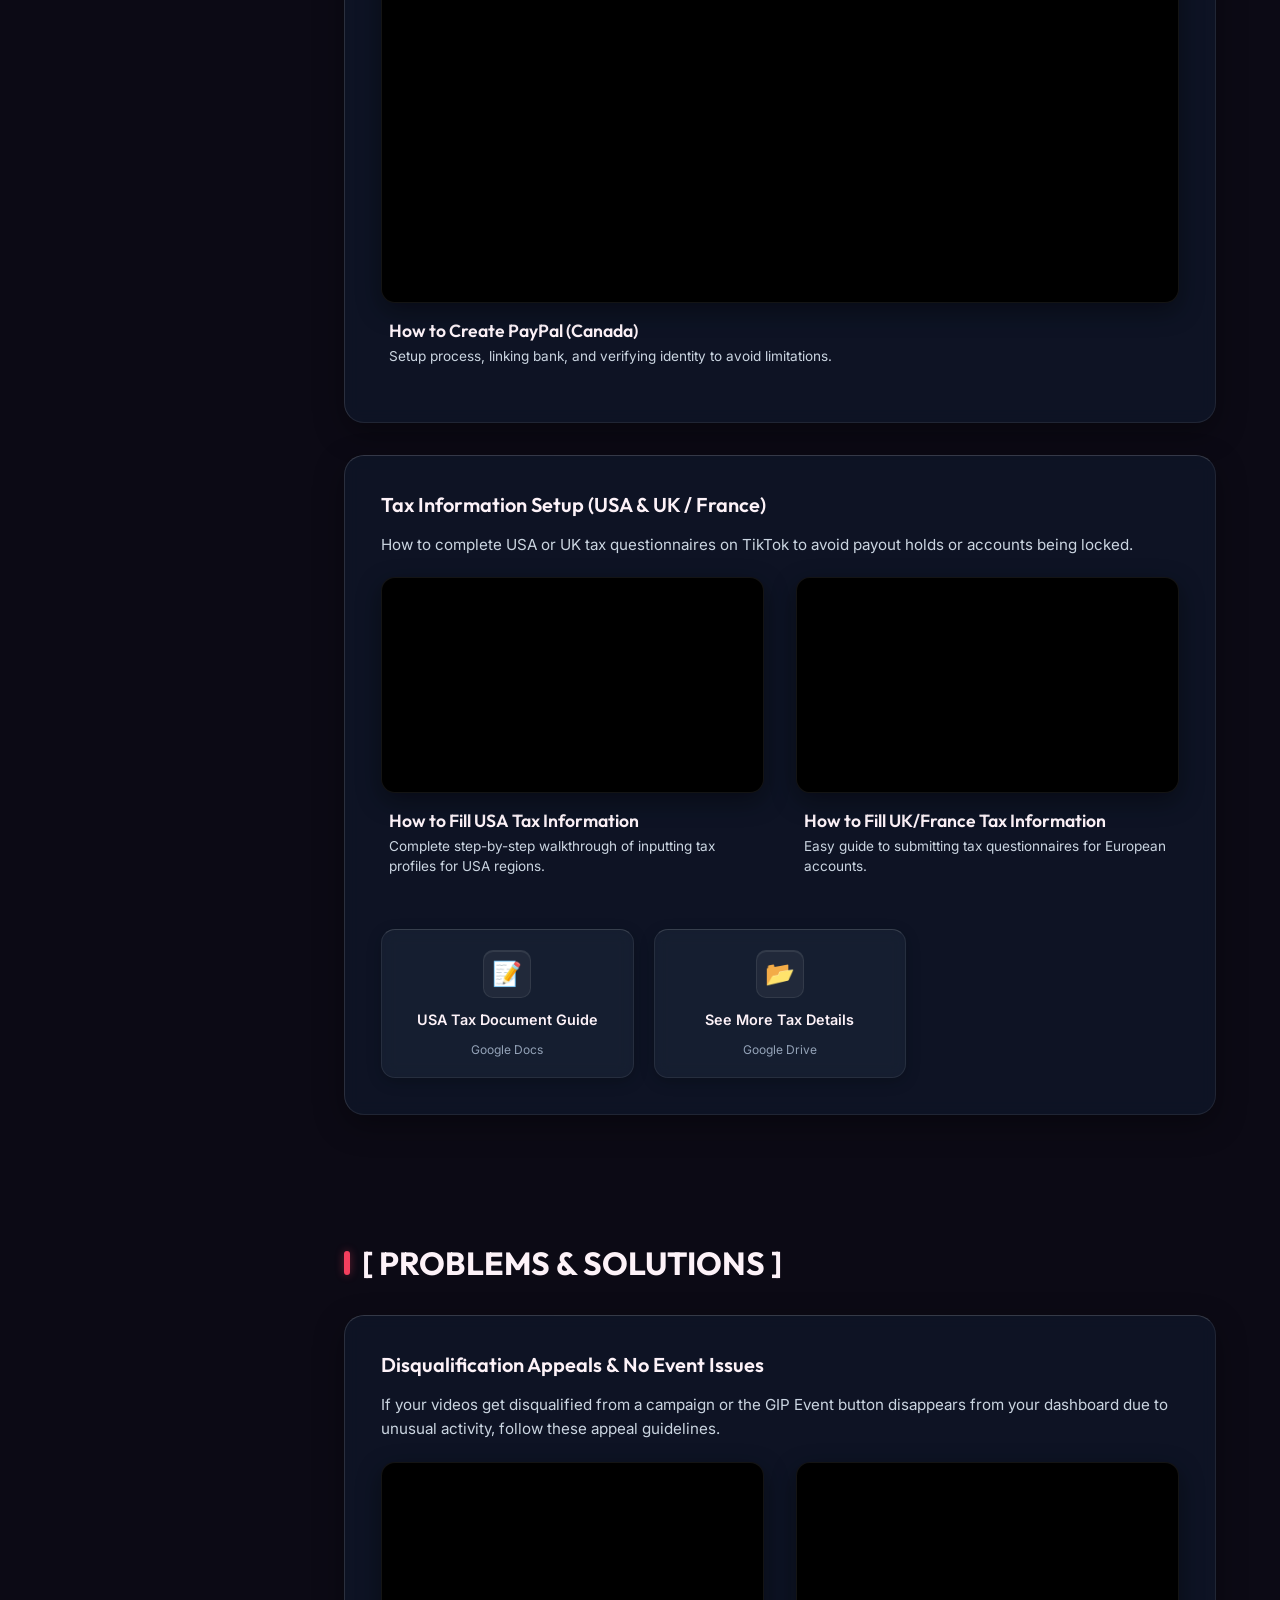
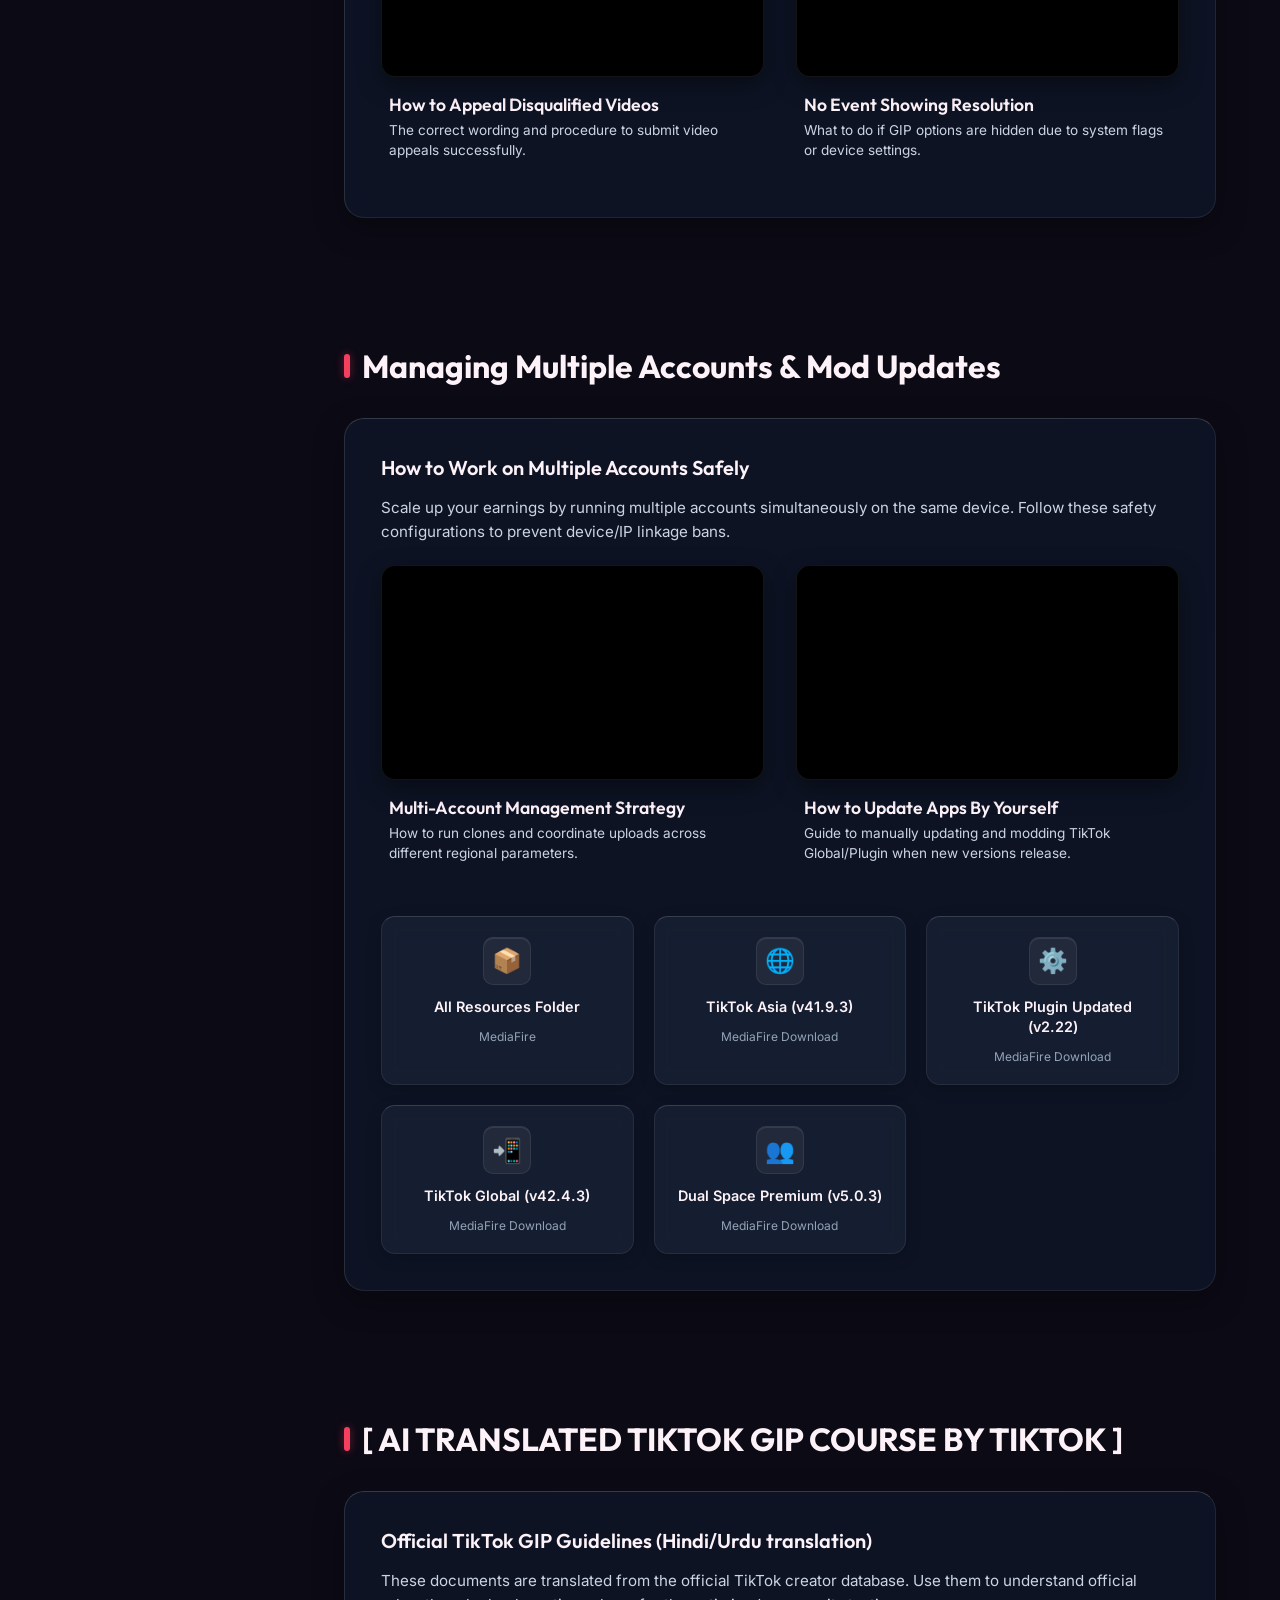
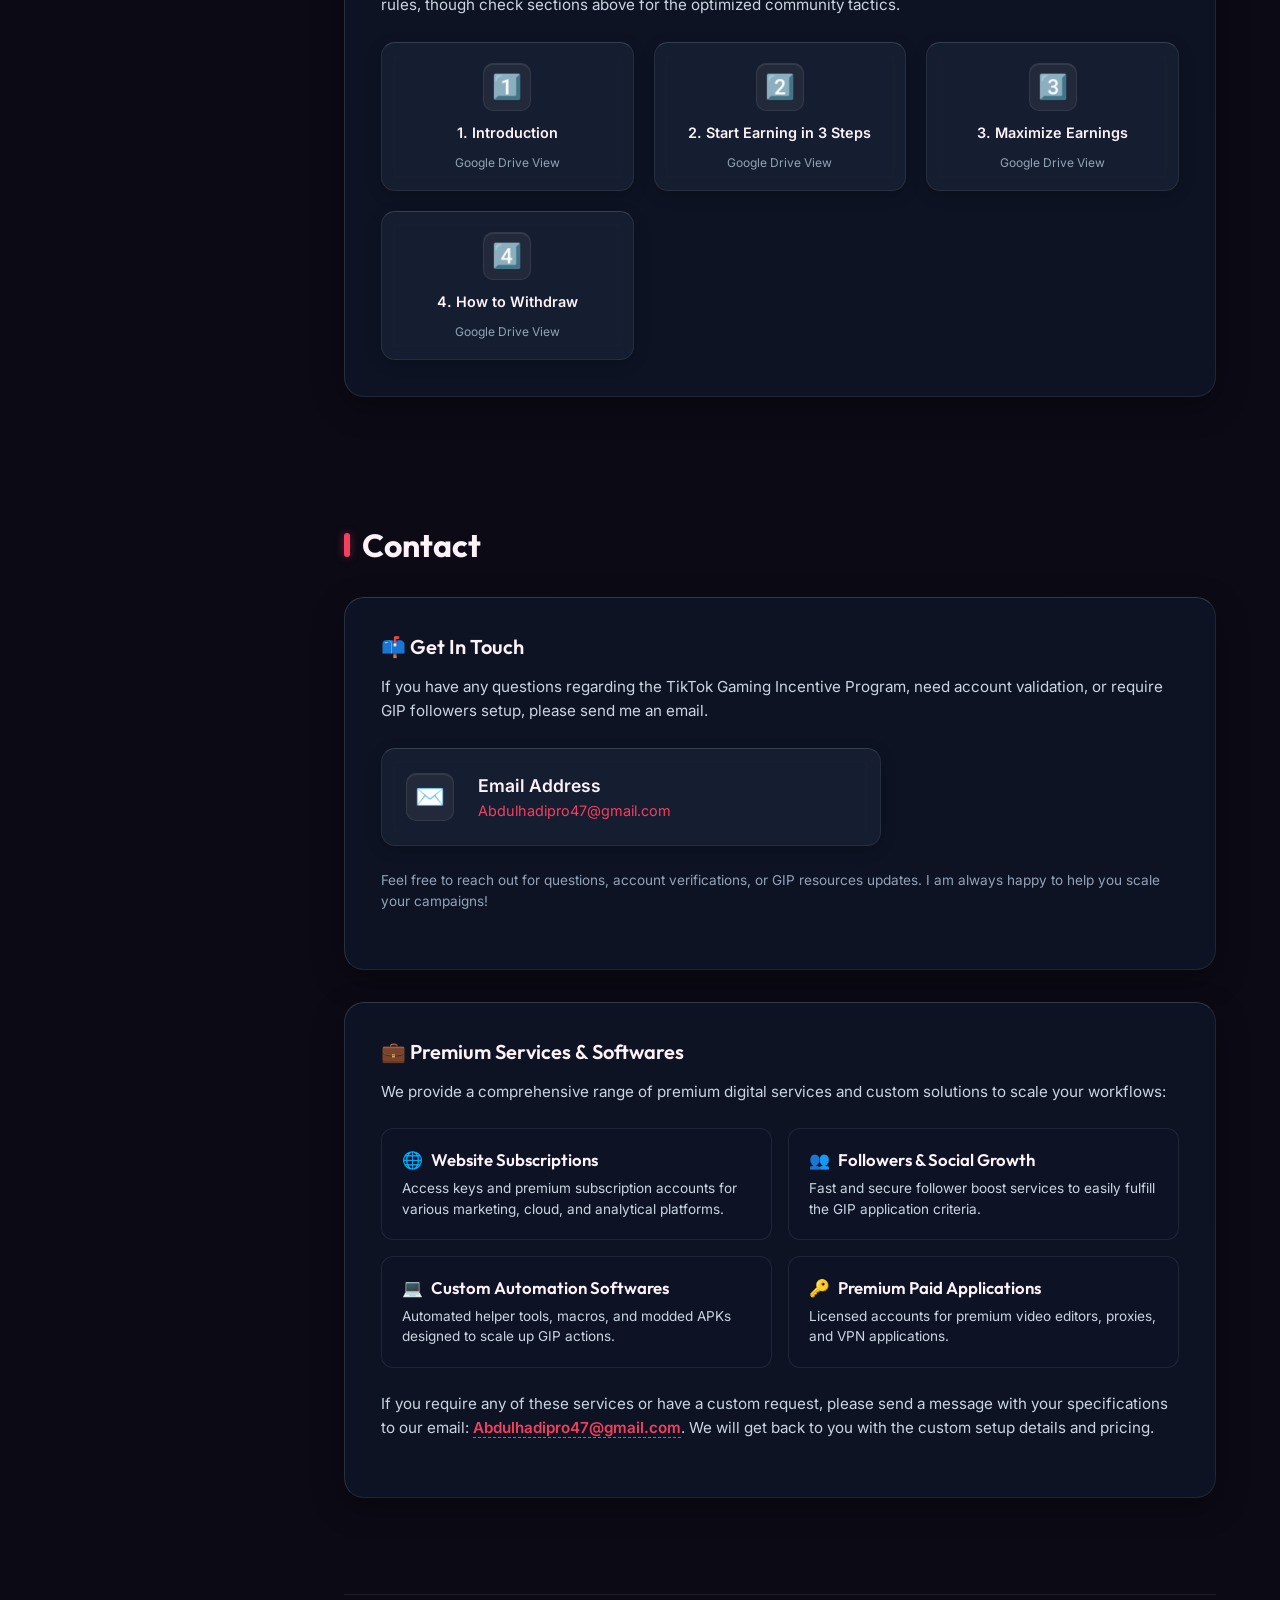
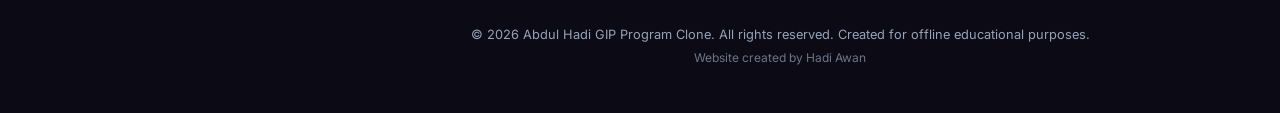
==== commit 5ec716f1: "Done Final Project" ====
--- a/gip_app/assets/index.html
+++ b/gip_app/assets/index.html
@@ -116,21 +116,40 @@
     <!-- Main Content Panel -->
     <main>
         <header>
-            <h1>GIP COMPLETE GUIDE</h1>
-            <p>TikTok Gaming Incentive Complete Course with All Resources</p>
-            <div class="mentor-badge">
-                <svg viewBox="0 0 24 24" width="14" height="14" fill="none" stroke="currentColor" stroke-width="2.5">
-                    <path d="M20 21v-2a4 4 0 0 0-4-4H8a4 4 0 0 0-4 4v2M12 11a4 4 0 1 0 0-8 4 4 0 0 0 0 8z" />
-                </svg>
-                Mentor: <span>Abdul Hadi</span>
-            </div>
-            <div class="alert-box"
-                style="margin-top: 2rem; background: rgba(168, 85, 247, 0.08); border-color: rgba(168, 85, 247, 0.25);">
-                <div class="alert-icon" style="color: var(--accent-purple);">📘</div>
+            <div class="hero-badge">
+                <span class="badge-dot"></span>
+                <span>TIKTOK GIP MASTERCLASS 2026</span>
+            </div>
+            <h1>TikTok Gaming Incentive Program</h1>
+            <p class="hero-subtitle">Complete Step-by-Step Blueprint & Verified Strategies by Hadi</p>
+            <div class="hero-stats-grid">
+                <div class="stat-card">
+                    <div class="stat-icon">⚡</div>
+                    <div class="stat-text">
+                        <span class="stat-number">11+</span>
+                        <span class="stat-label">Video Modules</span>
+                    </div>
+                </div>
+                <div class="stat-card">
+                    <div class="stat-icon">🎓</div>
+                    <div class="stat-text">
+                        <span class="stat-number">Hadi</span>
+                        <span class="stat-label">Course Mentor</span>
+                    </div>
+                </div>
+                <div class="stat-card">
+                    <div class="stat-icon">🚀</div>
+                    <div class="stat-text">
+                        <span class="stat-number">100%</span>
+                        <span class="stat-label">Free Access</span>
+                    </div>
+                </div>
+            </div>
+            <div class="alert-box hero-alert">
+                <div class="alert-icon">📘</div>
                 <div class="alert-content">
-                    <h5 style="color: #d8b4fe;">Important Course Notice</h5>
-                    <p style="color: #e9d5ff;">Must read everything written here & don't skip any video tutorial to
-                        avoid mistakes!</p>
+                    <h5>Important Course Instructions</h5>
+                    <p>Read all instructions carefully and watch each video in sequence without skipping to ensure correct execution!</p>
                 </div>
             </div>
         </header>
--- a/gip_app/assets/index.css
+++ b/gip_app/assets/index.css
@@ -1,20 +1,20 @@
 @import url('https://fonts.googleapis.com/css2?family=Inter:wght@300;400;500;600;700&family=Outfit:wght@400;500;600;700;800&display=swap');
 
 :root {
-    --bg-primary: #090d16;
-    --bg-secondary: #0f172a;
-    --bg-card: rgba(15, 23, 42, 0.45);
+    --bg-primary: #0c0a15;
+    --bg-secondary: #141026;
+    --bg-card: rgba(20, 16, 38, 0.82);
     --border-color: rgba(255, 255, 255, 0.08);
-    --text-primary: #f8fafc;
-    --text-secondary: #94a3b8;
-    --text-muted: #64748b;
-    
-    --accent-purple: #a855f7;
-    --accent-purple-glow: rgba(168, 85, 247, 0.4);
-    --accent-green: #22c55e;
-    --accent-green-glow: rgba(34, 197, 94, 0.3);
-    --accent-blue: #3b82f6;
-    --accent-blue-glow: rgba(59, 130, 246, 0.3);
+    --text-primary: #fdf2f8;
+    --text-secondary: #cbd5e1;
+    --text-muted: #94a3b8;
+    
+    --accent-purple: #f43f5e;
+    --accent-purple-glow: rgba(244, 63, 94, 0.4);
+    --accent-green: #f59e0b;
+    --accent-green-glow: rgba(245, 158, 11, 0.3);
+    --accent-blue: #8b5cf6;
+    --accent-blue-glow: rgba(139, 92, 246, 0.3);
     
     --sidebar-width: 280px;
     --transition-speed: 0.3s;
@@ -50,9 +50,9 @@
     left: 0;
     height: 4px;
     width: 0%;
-    background: linear-gradient(90deg, var(--accent-purple), var(--accent-blue), #ec4899);
+    background: linear-gradient(90deg, #f43f5e, #f59e0b, #8b5cf6);
     z-index: 1001;
-    box-shadow: 0 0 12px var(--accent-purple-glow), 0 0 20px rgba(236, 72, 153, 0.6);
+    box-shadow: 0 0 12px rgba(244, 63, 94, 0.5), 0 0 20px rgba(245, 158, 11, 0.6);
     transition: width 0.1s ease-out;
     border-radius: 0 2px 2px 0;
 }
@@ -73,7 +73,7 @@
     position: absolute;
     border-radius: 50%;
     filter: blur(40px);
-    opacity: 0.12;
+    opacity: 0.14;
     transform: translateZ(0);
     will-change: transform;
     animation: morphBlob 25s infinite alternate ease-in-out;
@@ -84,7 +84,7 @@
     left: 5%;
     width: 50vw;
     height: 50vw;
-    background: radial-gradient(circle, #a855f7 0%, #c084fc 50%, transparent 80%);
+    background: radial-gradient(circle, #f43f5e 0%, #fb7185 50%, transparent 80%);
 }
 
 .blob-blue {
@@ -92,7 +92,7 @@
     right: 5%;
     width: 55vw;
     height: 55vw;
-    background: radial-gradient(circle, #3b82f6 0%, #60a5fa 50%, transparent 80%);
+    background: radial-gradient(circle, #f59e0b 0%, #fbbf24 50%, transparent 80%);
     animation-delay: -4s;
     animation-duration: 22s;
 }
@@ -102,7 +102,7 @@
     left: 45%;
     width: 40vw;
     height: 40vw;
-    background: radial-gradient(circle, #ec4899 0%, #f472b6 50%, transparent 80%);
+    background: radial-gradient(circle, #8b5cf6 0%, #a78bfa 50%, transparent 80%);
     animation-delay: -8s;
     animation-duration: 16s;
 }
@@ -112,7 +112,7 @@
     left: 10%;
     width: 42vw;
     height: 42vw;
-    background: radial-gradient(circle, #06b6d4 0%, #22d3ee 50%, transparent 80%);
+    background: radial-gradient(circle, #ec4899 0%, #f472b6 50%, transparent 80%);
     animation-delay: -12s;
     animation-duration: 24s;
 }
@@ -260,9 +260,9 @@
 
 .nav-links li.active a {
     color: white;
-    background: linear-gradient(90deg, rgba(168, 85, 247, 0.15) 0%, rgba(59, 130, 246, 0.05) 100%);
-    border-color: rgba(168, 85, 247, 0.3);
-    box-shadow: 0 0 15px rgba(168, 85, 247, 0.1);
+    background: linear-gradient(90deg, rgba(244, 63, 94, 0.2) 0%, rgba(245, 158, 11, 0.1) 100%);
+    border-color: rgba(244, 63, 94, 0.35);
+    box-shadow: 0 0 15px rgba(244, 63, 94, 0.15);
 }
 
 .nav-links li a svg {
@@ -293,57 +293,117 @@
     width: calc(100% - var(--sidebar-width));
 }
 
+/* Header & Hero Section */
 header {
-    margin-bottom: 4rem;
+    margin-bottom: 3.5rem;
     position: relative;
 }
 
-header::after {
-    content: '';
-    position: absolute;
-    bottom: -1.5rem;
-    left: 0;
-    width: 60px;
-    height: 4px;
-    background: linear-gradient(90deg, var(--accent-purple), var(--accent-blue));
-    border-radius: 2px;
+.hero-badge {
+    display: inline-flex;
+    align-items: center;
+    gap: 0.6rem;
+    padding: 0.4rem 1rem;
+    background: rgba(244, 63, 94, 0.12);
+    border: 1px solid rgba(244, 63, 94, 0.3);
+    border-radius: 30px;
+    font-size: 0.75rem;
+    font-weight: 700;
+    letter-spacing: 0.08em;
+    color: #fb7185;
+    margin-bottom: 1.25rem;
+}
+
+.badge-dot {
+    width: 8px;
+    height: 8px;
+    background: var(--accent-purple);
+    border-radius: 50%;
     box-shadow: 0 0 10px var(--accent-purple-glow);
+    animation: pulseGlow 2s infinite alternate;
+}
+
+@keyframes pulseGlow {
+    0% { opacity: 0.4; transform: scale(0.9); }
+    100% { opacity: 1; transform: scale(1.2); }
 }
 
 header h1 {
     font-family: 'Outfit', sans-serif;
-    font-size: 3.5rem;
+    font-size: 3.25rem;
     font-weight: 800;
     letter-spacing: -0.03em;
-    background: linear-gradient(135deg, #ffffff 30%, #c084fc 100%);
+    background: linear-gradient(135deg, #ffffff 30%, #f43f5e 70%, #f59e0b 100%);
     -webkit-background-clip: text;
     -webkit-text-fill-color: transparent;
-    margin-bottom: 0.5rem;
-}
-
-header p {
+    margin-bottom: 0.75rem;
+    line-height: 1.15;
+}
+
+.hero-subtitle {
     color: var(--text-secondary);
+    font-size: 1.15rem;
+    font-weight: 400;
+    margin-bottom: 2rem;
+}
+
+.hero-stats-grid {
+    display: grid;
+    grid-template-columns: repeat(auto-fit, minmax(180px, 1fr));
+    gap: 1.25rem;
+    margin-bottom: 2rem;
+}
+
+.stat-card {
+    background: rgba(17, 24, 39, 0.6);
+    border: 1px solid rgba(255, 255, 255, 0.08);
+    border-top: 1px solid rgba(255, 255, 255, 0.15);
+    border-radius: 14px;
+    padding: 1rem 1.25rem;
+    display: flex;
+    align-items: center;
+    gap: 1rem;
+    box-shadow: 0 4px 15px rgba(0, 0, 0, 0.2);
+}
+
+.stat-icon {
+    font-size: 1.5rem;
+    width: 44px;
+    height: 44px;
+    background: rgba(168, 85, 247, 0.1);
+    border: 1px solid rgba(168, 85, 247, 0.2);
+    border-radius: 10px;
+    display: flex;
+    align-items: center;
+    justify-content: center;
+}
+
+.stat-number {
+    display: block;
+    font-family: 'Outfit', sans-serif;
     font-size: 1.1rem;
-    font-weight: 400;
-}
-
-header .mentor-badge {
-    display: inline-flex;
-    align-items: center;
-    gap: 0.5rem;
-    background: rgba(168, 85, 247, 0.12);
-    border: 1px solid rgba(168, 85, 247, 0.25);
-    color: #d8b4fe;
-    padding: 0.35rem 0.85rem;
-    border-radius: 20px;
-    font-size: 0.85rem;
-    font-weight: 600;
-    margin-top: 1rem;
-    box-shadow: 0 2px 10px rgba(0, 0, 0, 0.2);
-}
-
-header .mentor-badge span {
-    color: var(--text-primary);
+    font-weight: 700;
+    color: white;
+}
+
+.stat-label {
+    display: block;
+    font-size: 0.78rem;
+    color: var(--text-muted);
+}
+
+.hero-alert {
+    background: rgba(168, 85, 247, 0.08) !important;
+    border: 1px solid rgba(168, 85, 247, 0.25) !important;
+    border-radius: 14px !important;
+}
+
+.hero-alert h5 {
+    color: #d8b4fe !important;
+}
+
+.hero-alert p {
+    color: #e9d5ff !important;
 }
 
 /* Section Styling */
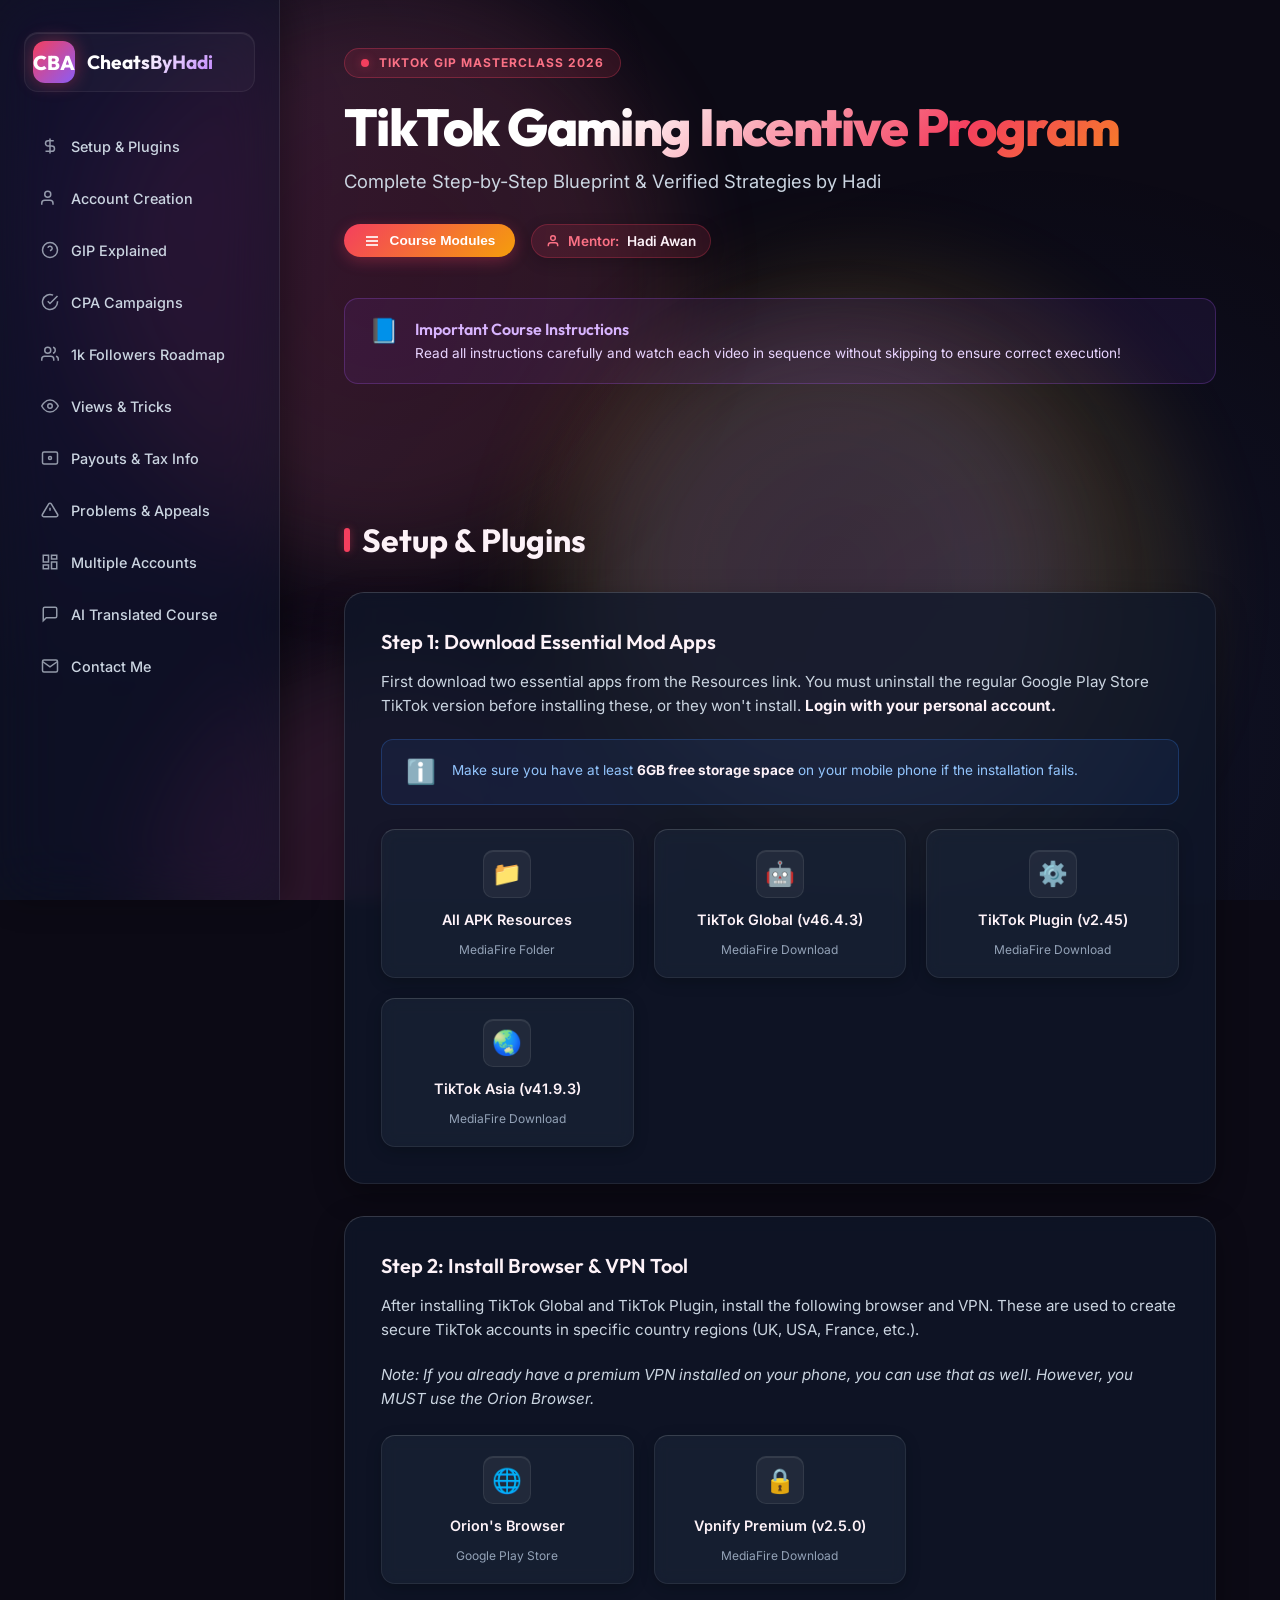
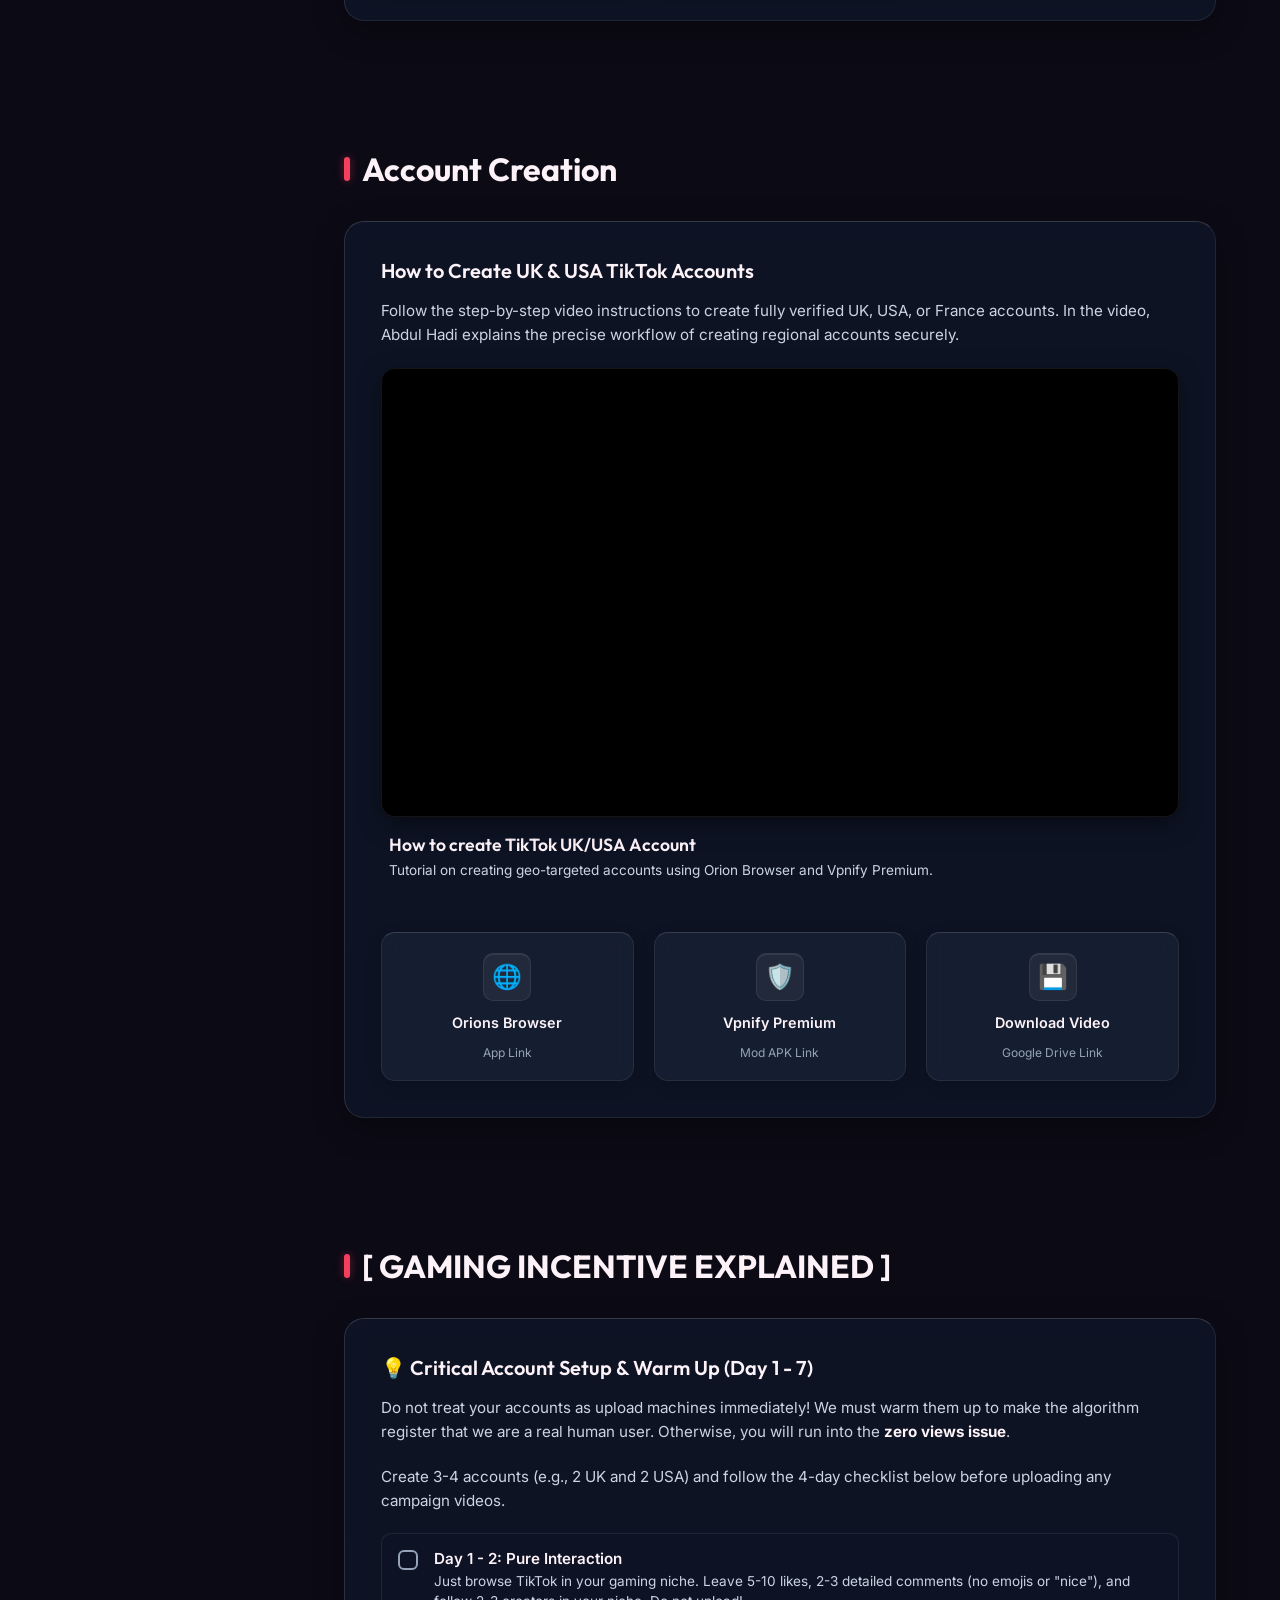
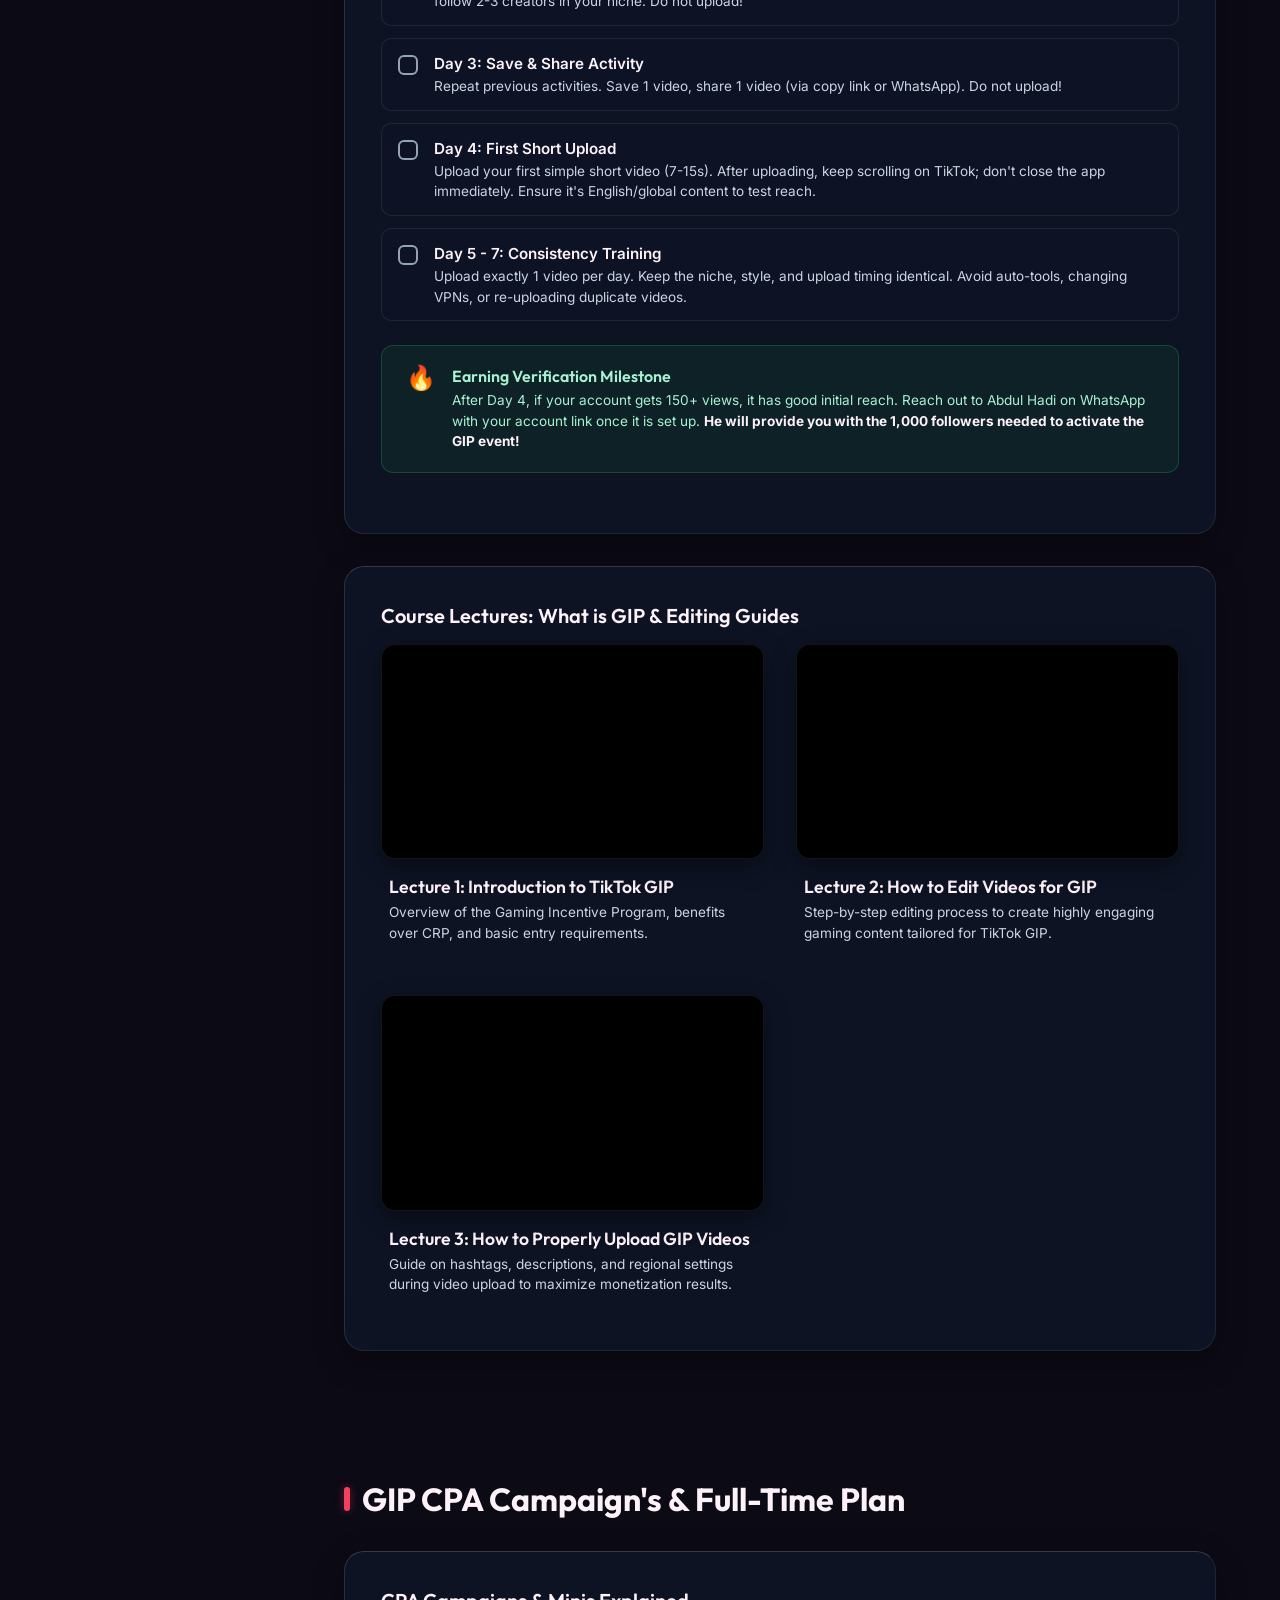
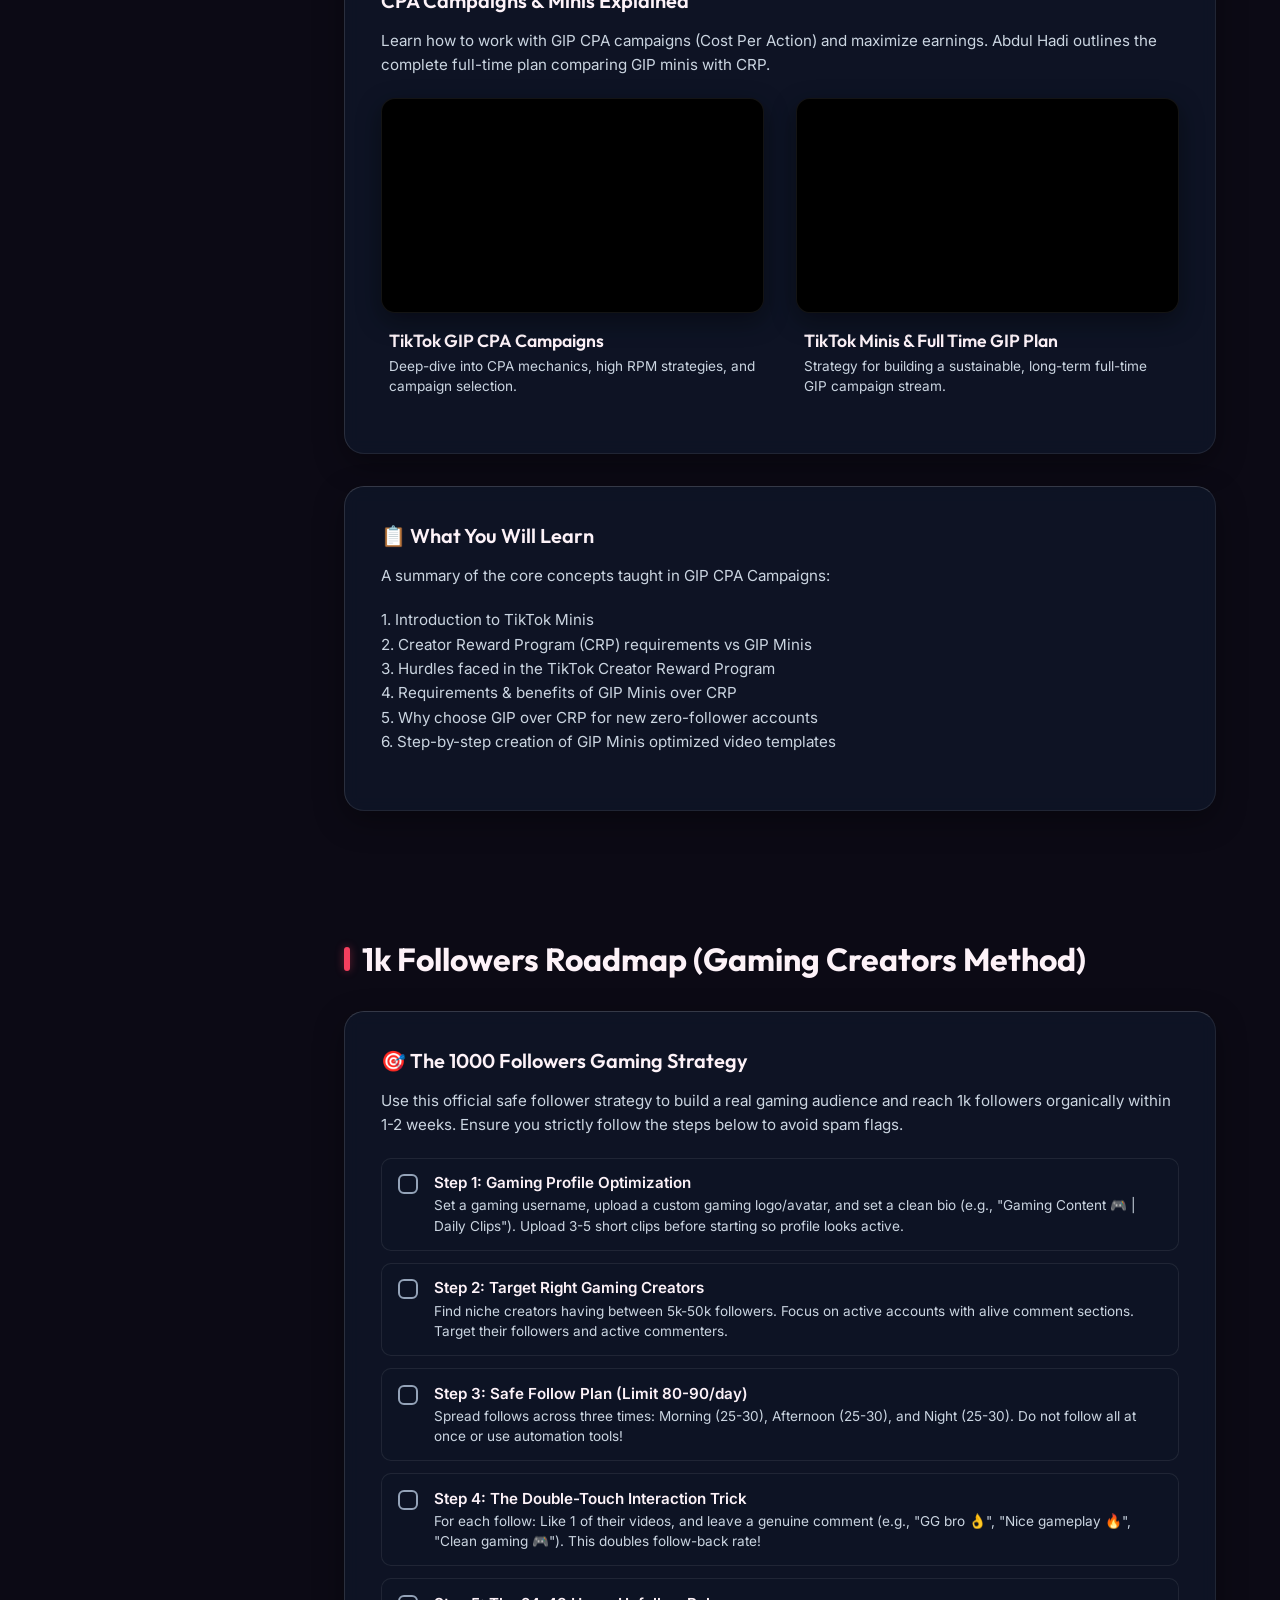
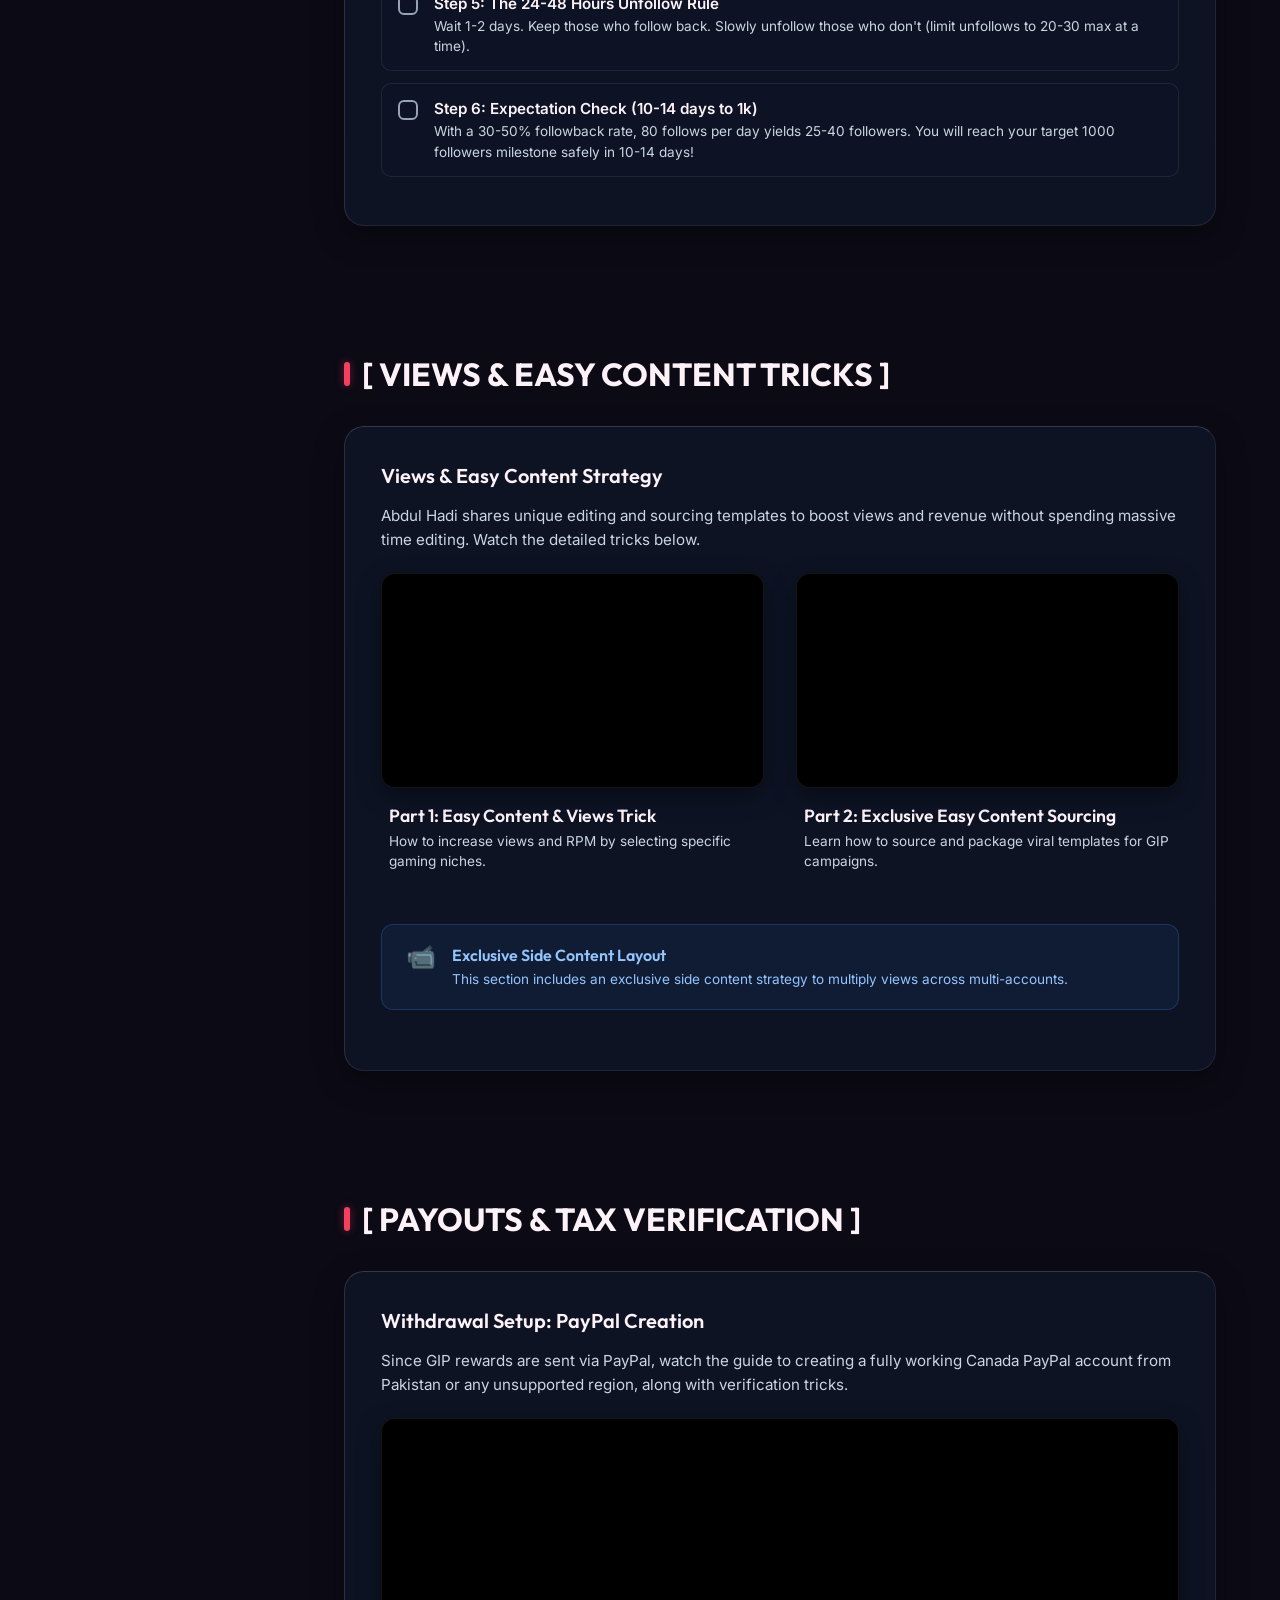
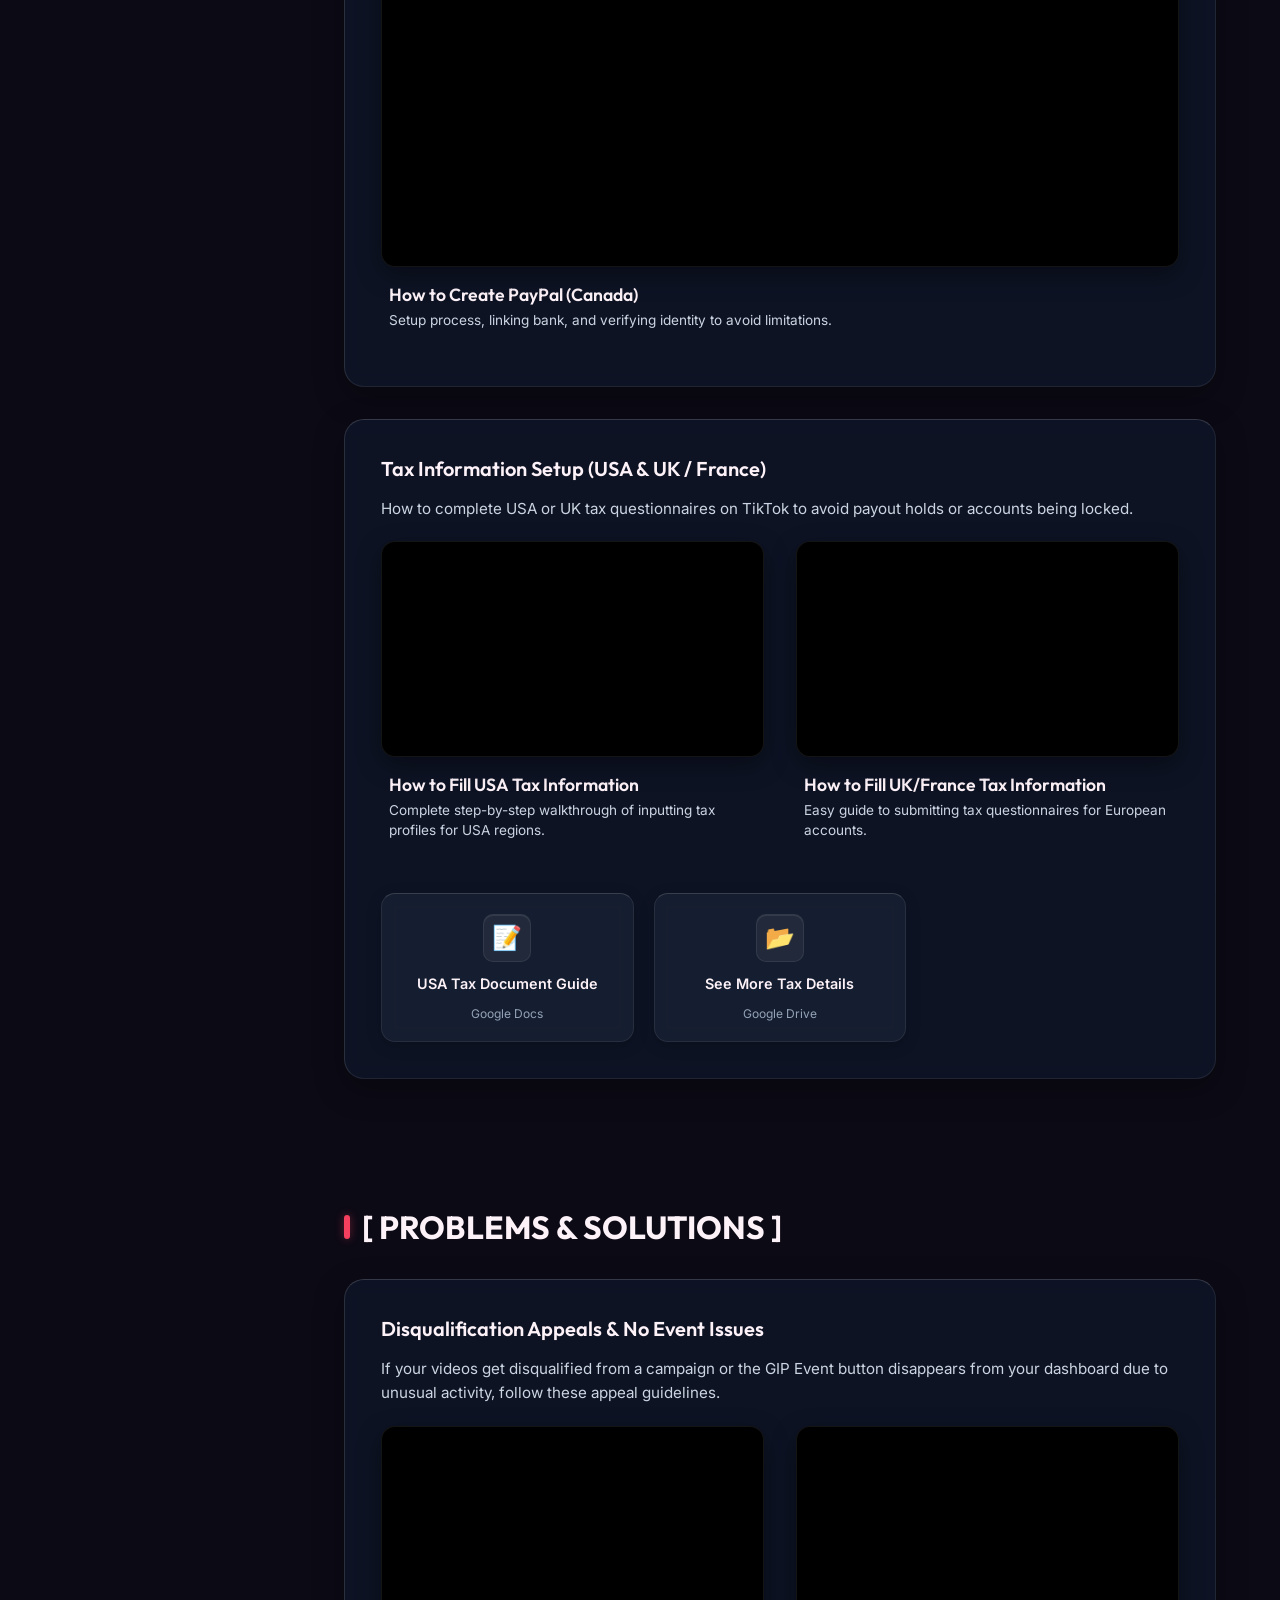
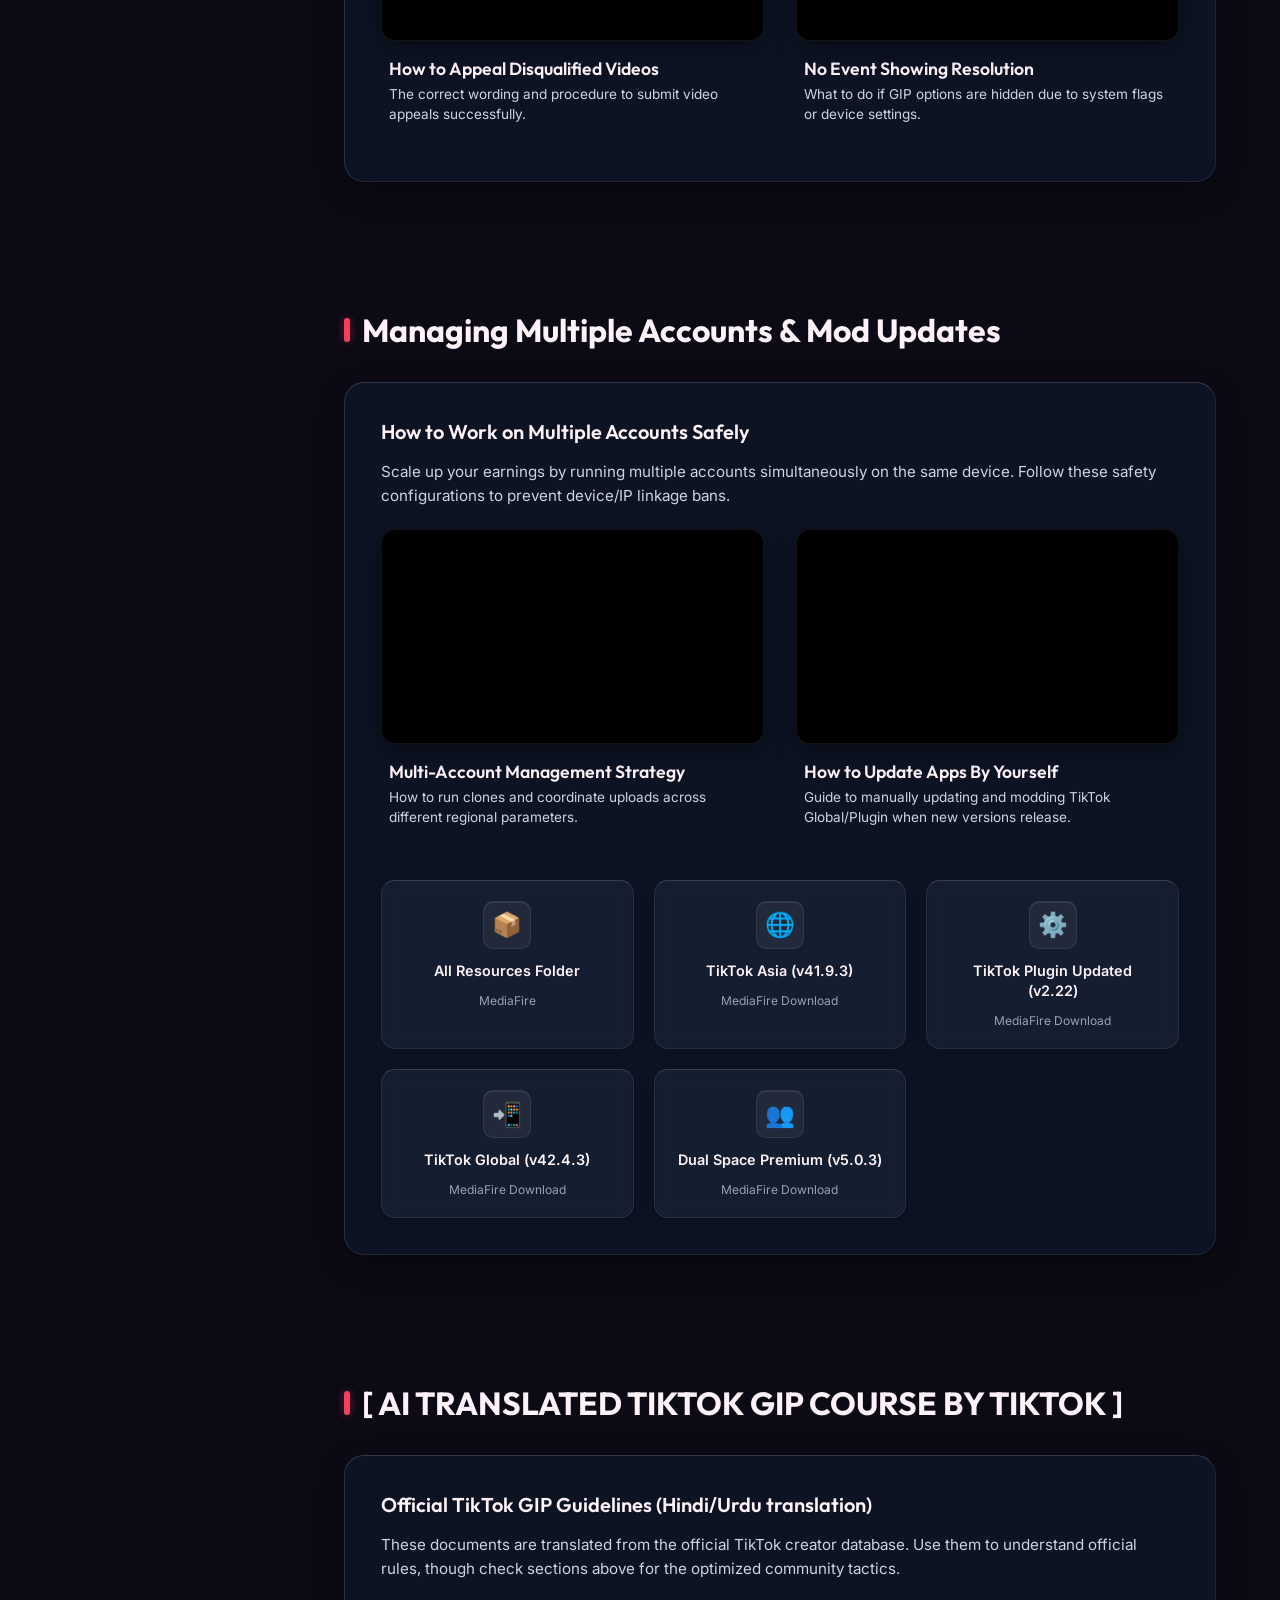
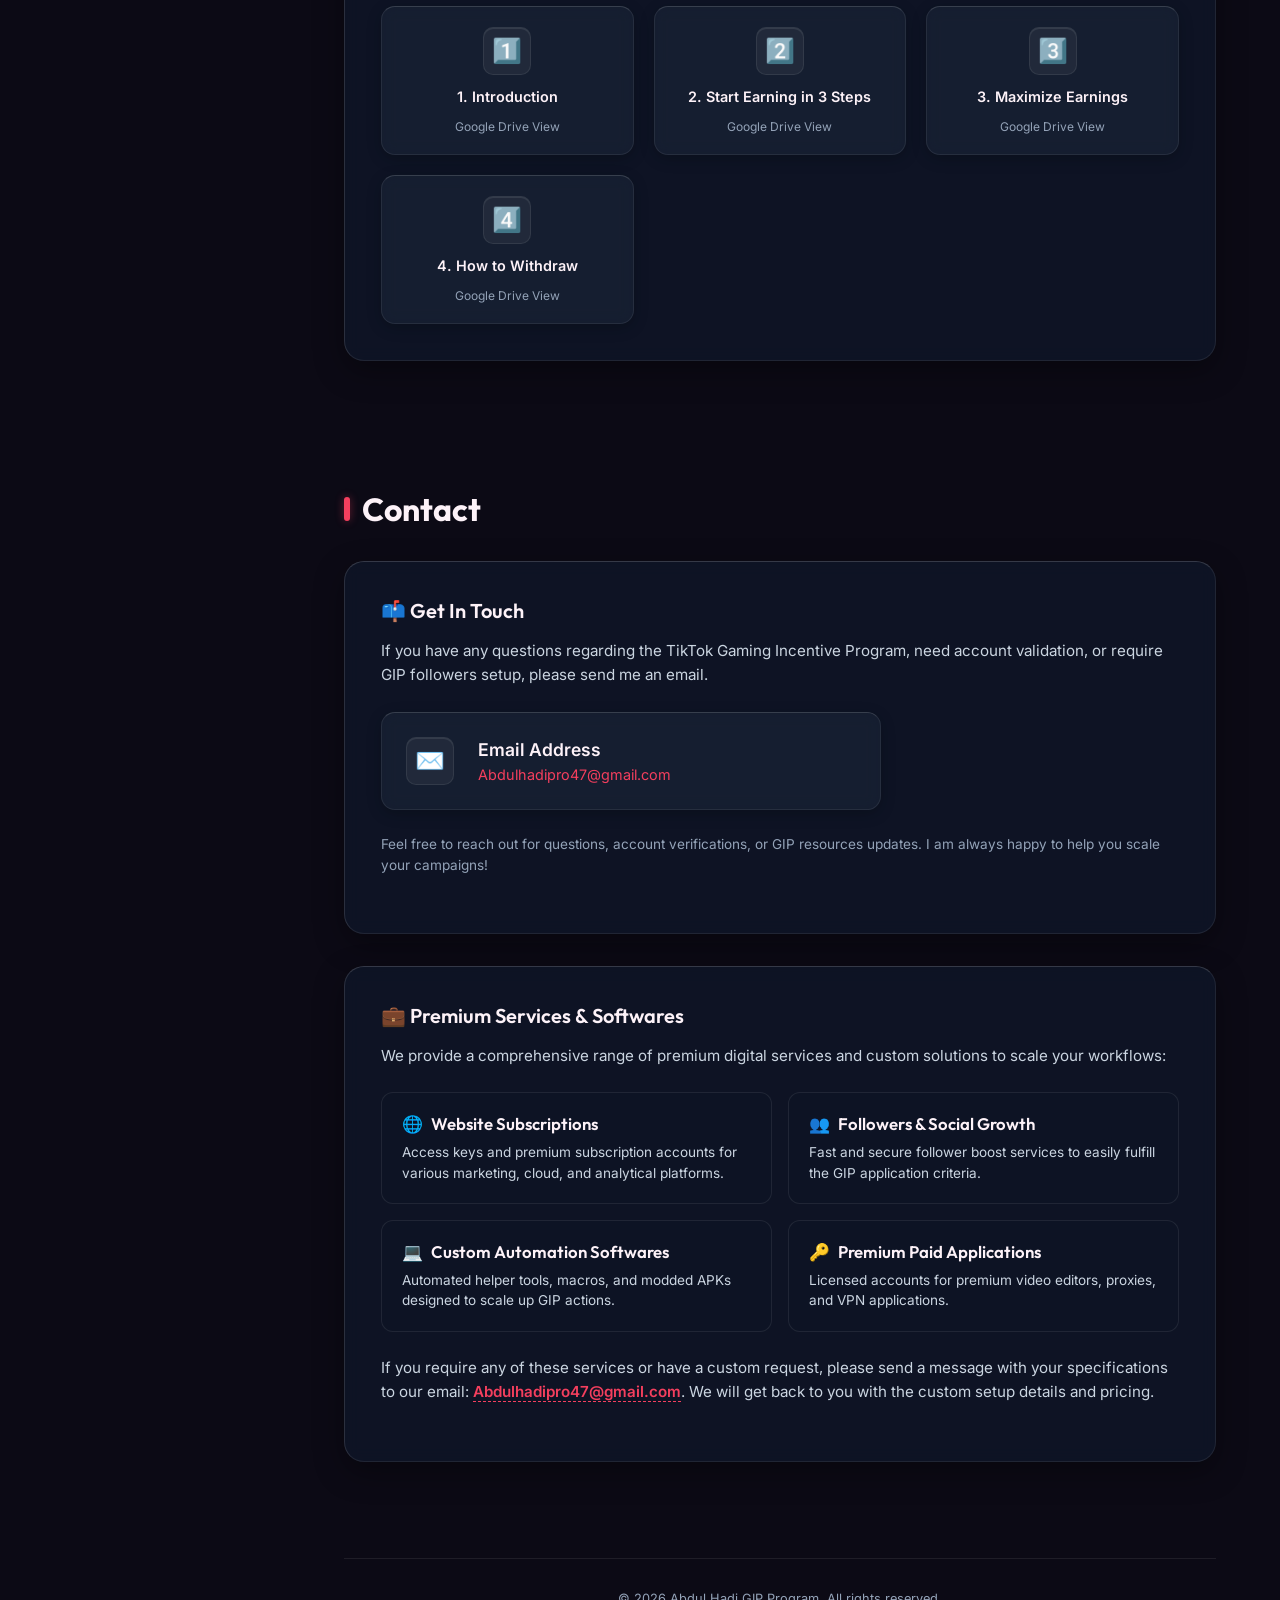
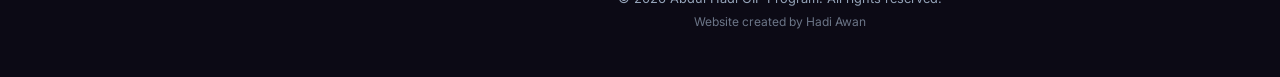
==== commit 0fe82eb7: "Done ab apk bna raha hu webviev" ====
--- a/gip_app/assets/index.html
+++ b/gip_app/assets/index.html
@@ -122,27 +122,20 @@
             </div>
             <h1>TikTok Gaming Incentive Program</h1>
             <p class="hero-subtitle">Complete Step-by-Step Blueprint & Verified Strategies by Hadi</p>
-            <div class="hero-stats-grid">
-                <div class="stat-card">
-                    <div class="stat-icon">⚡</div>
-                    <div class="stat-text">
-                        <span class="stat-number">11+</span>
-                        <span class="stat-label">Video Modules</span>
-                    </div>
-                </div>
-                <div class="stat-card">
-                    <div class="stat-icon">🎓</div>
-                    <div class="stat-text">
-                        <span class="stat-number">Hadi</span>
-                        <span class="stat-label">Course Mentor</span>
-                    </div>
-                </div>
-                <div class="stat-card">
-                    <div class="stat-icon">🚀</div>
-                    <div class="stat-text">
-                        <span class="stat-number">100%</span>
-                        <span class="stat-label">Free Access</span>
-                    </div>
+            <div class="hero-actions">
+                <button class="btn-modules trigger-sidebar">
+                    <svg viewBox="0 0 24 24" width="16" height="16" fill="none" stroke="currentColor" stroke-width="2.5">
+                        <line x1="3" y1="12" x2="21" y2="12"></line>
+                        <line x1="3" y1="6" x2="21" y2="6"></line>
+                        <line x1="3" y1="18" x2="21" y2="18"></line>
+                    </svg>
+                    <span>Course Modules</span>
+                </button>
+                <div class="mentor-badge" style="margin-bottom: 0;">
+                    <svg viewBox="0 0 24 24" width="14" height="14" fill="none" stroke="currentColor" stroke-width="2.5">
+                        <path d="M20 21v-2a4 4 0 0 0-4-4H8a4 4 0 0 0-4 4v2M12 11a4 4 0 1 0 0-8 4 4 0 0 0 0 8z" />
+                    </svg>
+                    Mentor: <span>Hadi Awan</span>
                 </div>
             </div>
             <div class="alert-box hero-alert">
@@ -156,7 +149,7 @@
 
         <!-- Setup & Plugins Section -->
         <section id="setup-plugins">
-            <h2 class="section-title">[ SETUP & PLUGINS ]</h2>
+            <h2 class="section-title">Setup & Plugins</h2>
             <div class="card">
                 <div class="card-title">Step 1: Download Essential Mod Apps</div>
                 <p>First download two essential apps from the Resources link. You must uninstall the regular Google Play
@@ -225,7 +218,7 @@
 
         <!-- Account Creation Section -->
         <section id="account-creation">
-            <h2 class="section-title">[ ACCOUNT CREATION ]</h2>
+            <h2 class="section-title">Account Creation</h2>
             <div class="card">
                 <div class="card-title">How to Create UK & USA TikTok Accounts</div>
                 <p>Follow the step-by-step video instructions to create fully verified UK, USA, or France accounts. In
@@ -782,7 +775,7 @@
 
         <footer
             style="margin-top: 6rem; padding-top: 2rem; border-top: 1px solid var(--border-color); text-align: center; color: var(--text-muted); font-size: 0.8rem;">
-            <p>© 2026 Abdul Hadi GIP Program Clone. All rights reserved. Created for offline educational purposes.</p>
+            <p>© 2026 Abdul Hadi GIP Program. All rights reserved.</p>
             <p style="margin-top: 0.5rem; font-size: 0.75rem; color: var(--text-muted); opacity: 0.7;">Website created by Hadi Awan</p>
         </footer>
     </main>
--- a/gip_app/assets/index.css
+++ b/gip_app/assets/index.css
@@ -169,6 +169,15 @@
     flex-direction: column;
     padding: 2rem 1.5rem;
     transition: transform 0.4s cubic-bezier(0.16, 1, 0.3, 1);
+    
+    /* Hide scrollbar */
+    -ms-overflow-style: none;  /* IE and Edge */
+    scrollbar-width: none;  /* Firefox */
+    overflow-y: auto;
+}
+
+aside::-webkit-scrollbar {
+    display: none; /* Hide scrollbar for Chrome, Safari and Opera */
 }
 
 .logo-area {
@@ -347,49 +356,63 @@
     margin-bottom: 2rem;
 }
 
-.hero-stats-grid {
-    display: grid;
-    grid-template-columns: repeat(auto-fit, minmax(180px, 1fr));
-    gap: 1.25rem;
-    margin-bottom: 2rem;
-}
-
-.stat-card {
-    background: rgba(17, 24, 39, 0.6);
-    border: 1px solid rgba(255, 255, 255, 0.08);
-    border-top: 1px solid rgba(255, 255, 255, 0.15);
-    border-radius: 14px;
-    padding: 1rem 1.25rem;
+.hero-actions {
     display: flex;
     align-items: center;
     gap: 1rem;
+    flex-wrap: wrap;
+    margin-bottom: 2.5rem;
+}
+
+.btn-modules {
+    display: inline-flex;
+    align-items: center;
+    gap: 0.6rem;
+    background: linear-gradient(135deg, #f43f5e, #f59e0b);
+    border: none;
+    color: white;
+    padding: 0.55rem 1.25rem;
+    border-radius: 20px;
+    font-size: 0.85rem;
+    font-weight: 700;
+    cursor: pointer;
+    box-shadow: 0 4px 15px rgba(244, 63, 94, 0.3);
+    transition: all 0.3s cubic-bezier(0.16, 1, 0.3, 1);
+}
+
+.btn-modules:hover {
+    transform: translateY(-2px);
+    box-shadow: 0 6px 20px rgba(244, 63, 94, 0.45);
+}
+
+.btn-modules:active {
+    transform: translateY(0);
+}
+
+.btn-modules svg {
+    transition: transform 0.3s ease;
+}
+
+.btn-modules:hover svg {
+    transform: rotate(90deg);
+}
+
+header .mentor-badge {
+    display: inline-flex;
+    align-items: center;
+    gap: 0.5rem;
+    background: rgba(244, 63, 94, 0.12);
+    border: 1px solid rgba(244, 63, 94, 0.25);
+    color: #fb7185;
+    padding: 0.5rem 0.85rem;
+    border-radius: 20px;
+    font-size: 0.85rem;
+    font-weight: 600;
     box-shadow: 0 4px 15px rgba(0, 0, 0, 0.2);
 }
 
-.stat-icon {
-    font-size: 1.5rem;
-    width: 44px;
-    height: 44px;
-    background: rgba(168, 85, 247, 0.1);
-    border: 1px solid rgba(168, 85, 247, 0.2);
-    border-radius: 10px;
-    display: flex;
-    align-items: center;
-    justify-content: center;
-}
-
-.stat-number {
-    display: block;
-    font-family: 'Outfit', sans-serif;
-    font-size: 1.1rem;
-    font-weight: 700;
-    color: white;
-}
-
-.stat-label {
-    display: block;
-    font-size: 0.78rem;
-    color: var(--text-muted);
+header .mentor-badge span {
+    color: var(--text-primary);
 }
 
 .hero-alert {
@@ -766,12 +789,31 @@
     pointer-events: auto;
 }
 
+/* Sidebar Backdrop Overlay */
+.sidebar-overlay {
+    position: fixed;
+    inset: 0;
+    background: rgba(12, 10, 21, 0.4);
+    backdrop-filter: blur(0px);
+    opacity: 0;
+    visibility: hidden;
+    z-index: 99;
+    transition: all 0.4s cubic-bezier(0.16, 1, 0.3, 1);
+}
+
+.sidebar-overlay.show {
+    opacity: 1;
+    visibility: visible;
+    backdrop-filter: blur(6px);
+}
+
 /* Mobile Toggle */
 .mobile-nav-toggle {
     display: none;
     position: fixed;
     top: 1.25rem;
     right: 1.25rem;
+    left: auto;
     z-index: 1000;
     width: 46px;
     height: 46px;
@@ -785,13 +827,25 @@
     gap: 5px;
     cursor: pointer;
     box-shadow: 0 4px 20px rgba(0, 0, 0, 0.4);
-    transition: all 0.3s cubic-bezier(0.16, 1, 0.3, 1);
+    transition: all 0.5s cubic-bezier(0.16, 1, 0.3, 1);
 }
 
 .mobile-nav-toggle:hover {
     background: rgba(30, 41, 59, 0.9);
     border-color: rgba(168, 85, 247, 0.4);
     box-shadow: 0 4px 25px rgba(168, 85, 247, 0.15);
+}
+
+.mobile-nav-toggle.open {
+    transform: rotate(180deg);
+    border-color: rgba(244, 63, 94, 0.4);
+    box-shadow: 0 4px 25px rgba(244, 63, 94, 0.15);
+}
+
+.mobile-nav-toggle.nav-hidden {
+    opacity: 0;
+    pointer-events: none;
+    transform: translateY(-20px) scale(0.9);
 }
 
 .mobile-nav-toggle .bar {
@@ -800,7 +854,7 @@
     height: 2px;
     background-color: var(--text-primary);
     border-radius: 1px;
-    transition: all 0.3s cubic-bezier(0.16, 1, 0.3, 1);
+    transition: all 0.4s cubic-bezier(0.16, 1, 0.3, 1);
 }
 
 .mobile-nav-toggle.open .bar:nth-child(1) {
@@ -833,6 +887,7 @@
     aside {
         transform: translateX(-100%);
         transition: transform 0.4s cubic-bezier(0.16, 1, 0.3, 1);
+        box-shadow: 20px 0 40px rgba(0, 0, 0, 0.6);
     }
     
     aside.open {
@@ -851,27 +906,44 @@
 }
 
 @media (max-width: 768px) {
+    header {
+        margin-bottom: 2.5rem;
+    }
+
     header h1 {
         font-size: 2.5rem;
+        line-height: 1.2;
     }
     
     main {
         padding: 1.5rem 1.5rem;
     }
     
+    .video-grid {
+        grid-template-columns: 1fr;
+        gap: 1.5rem;
+    }
+    
     .resources-grid {
-        grid-template-columns: repeat(auto-fit, minmax(200px, 1fr));
+        grid-template-columns: repeat(auto-fit, minmax(150px, 1fr));
+        gap: 1rem;
     }
     
     .card {
         padding: 1.5rem;
+        margin-bottom: 1.5rem;
     }
 }
 
 @media (max-width: 480px) {
     header h1 {
-        font-size: 2.5rem; /* will scale down further if needed */
+        font-size: 2rem;
         word-break: break-word;
+    }
+    
+    .hero-subtitle {
+        font-size: 1rem;
+        margin-bottom: 1.5rem;
     }
     
     main {
@@ -879,11 +951,51 @@
     }
     
     .card {
-        padding: 1.25rem;
-        border-radius: 12px;
+        padding: 1.15rem;
+        border-radius: 14px;
+        margin-bottom: 1.25rem;
+    }
+    
+    .card-title {
+        font-size: 1.1rem;
+        margin-bottom: 0.75rem;
+    }
+    
+    .card p {
+        font-size: 0.9rem;
+        line-height: 1.5;
+        margin-bottom: 1rem;
+    }
+    
+    .resources-grid {
+        grid-template-columns: repeat(auto-fit, minmax(130px, 1fr));
+        gap: 0.75rem;
+    }
+    
+    .resource-card {
+        padding: 1rem 0.75rem;
+        border-radius: 10px;
+    }
+    
+    .resource-icon {
+        width: 40px;
+        height: 40px;
+        font-size: 1.25rem;
+    }
+    
+    .checklist-item {
+        padding: 0.65rem 0.75rem;
+        gap: 0.65rem;
+        font-size: 0.88rem;
+        border-radius: 8px;
     }
     
     .video-info h4 {
-        font-size: 1rem;
-    }
-}
+        font-size: 0.95rem;
+        margin-top: 0.5rem;
+    }
+    
+    .video-info p {
+        font-size: 0.85rem;
+    }
+}
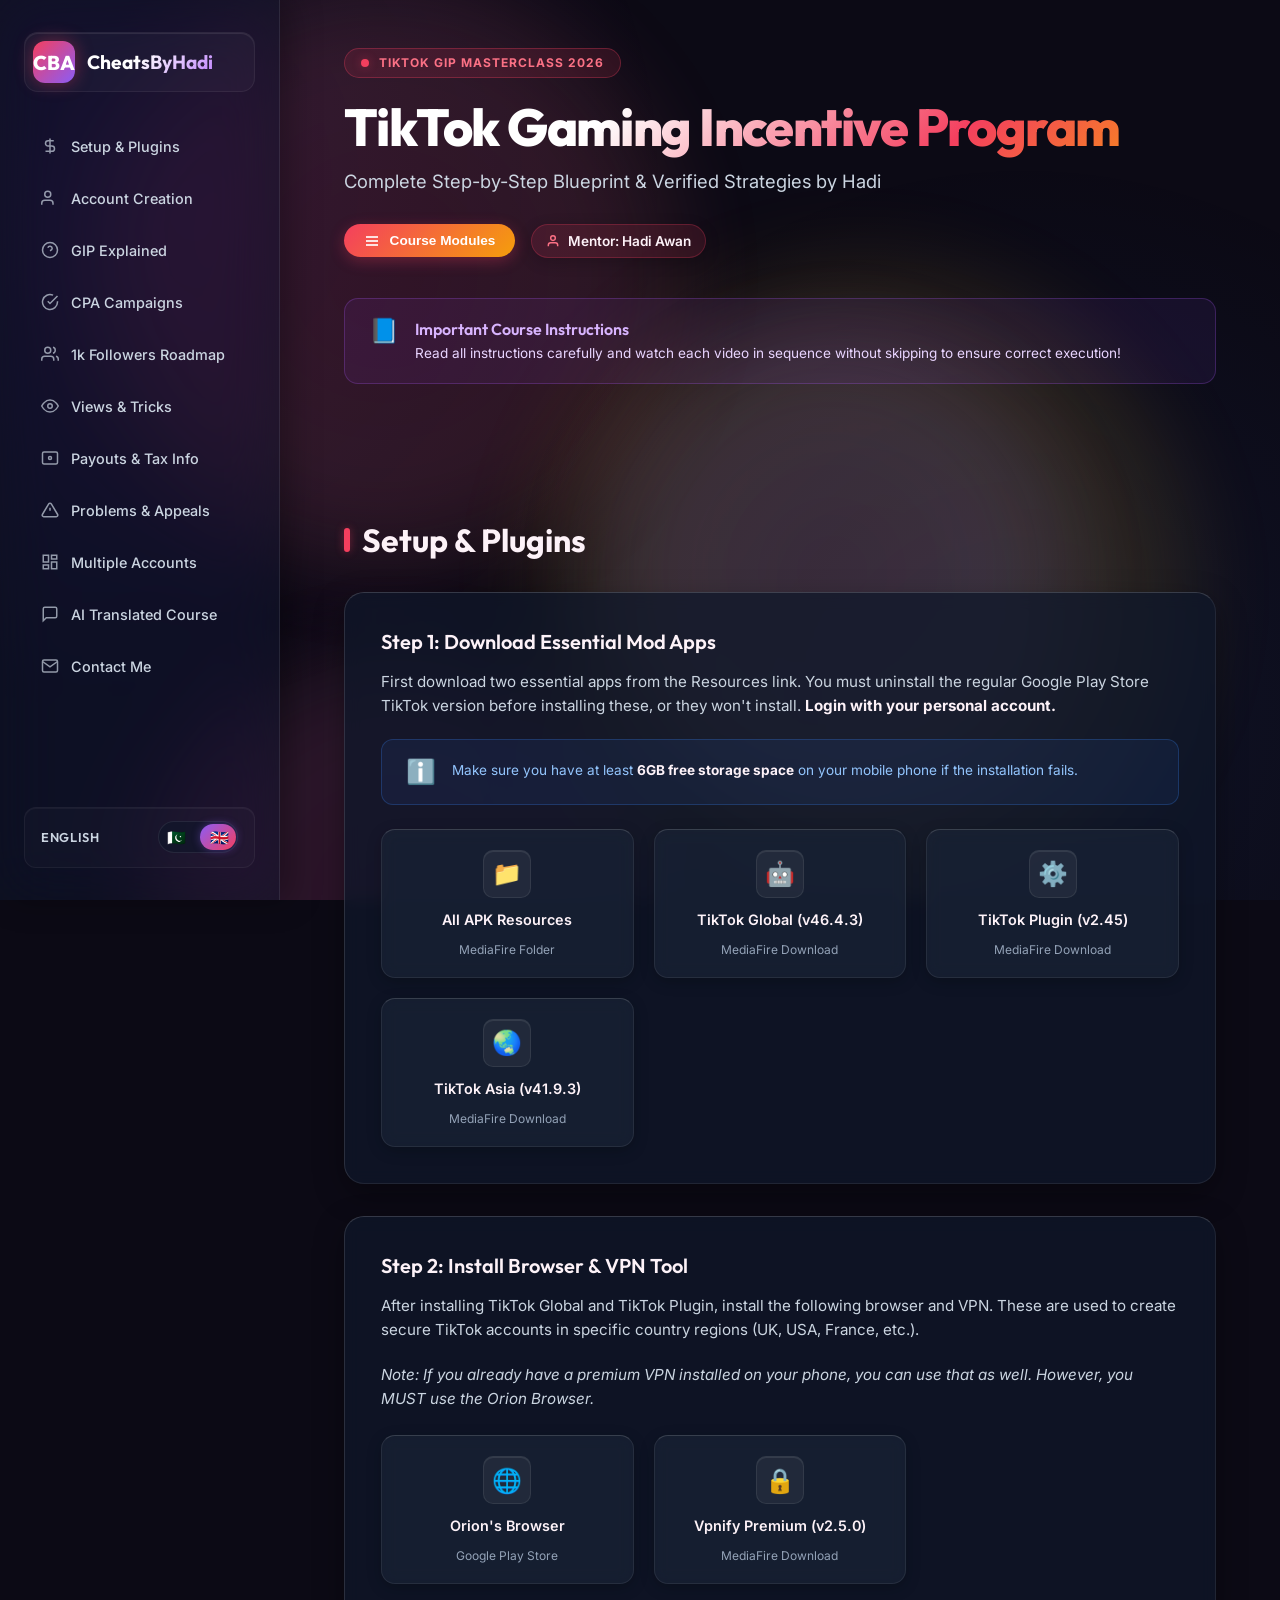
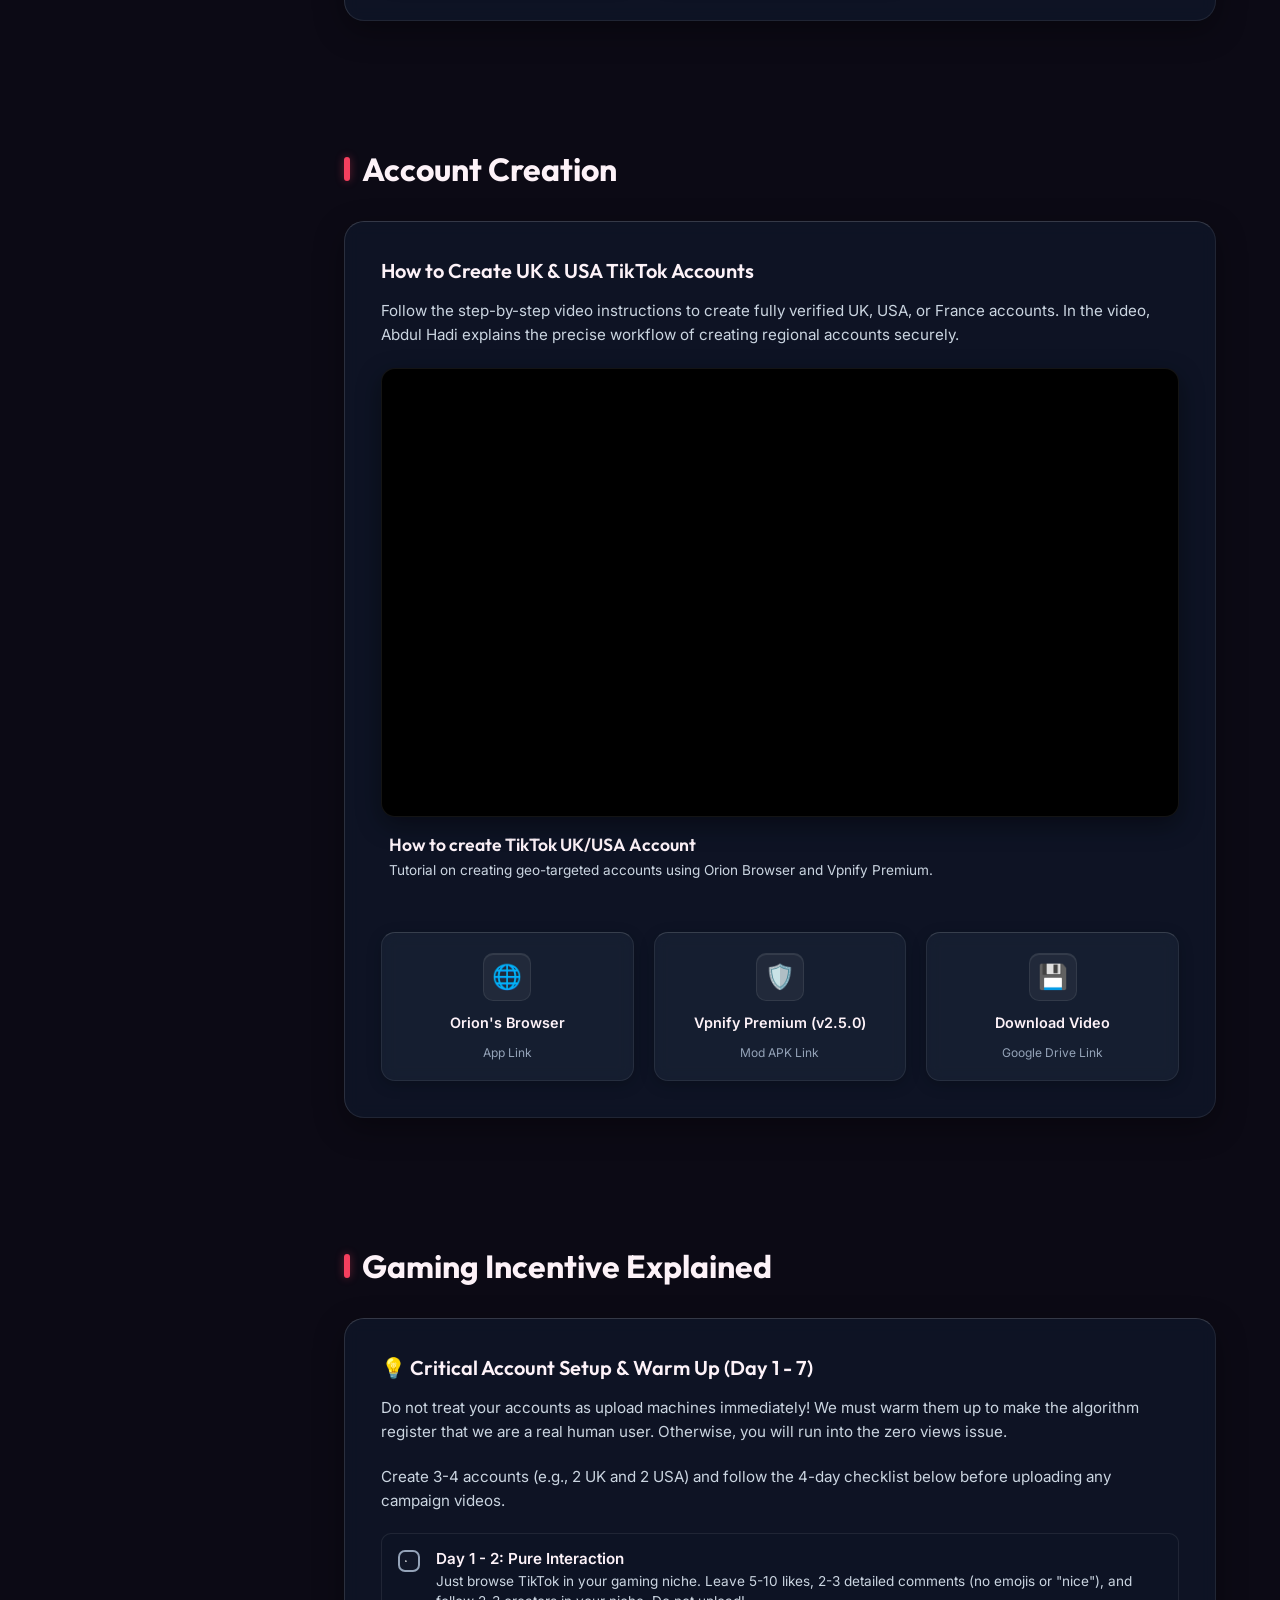
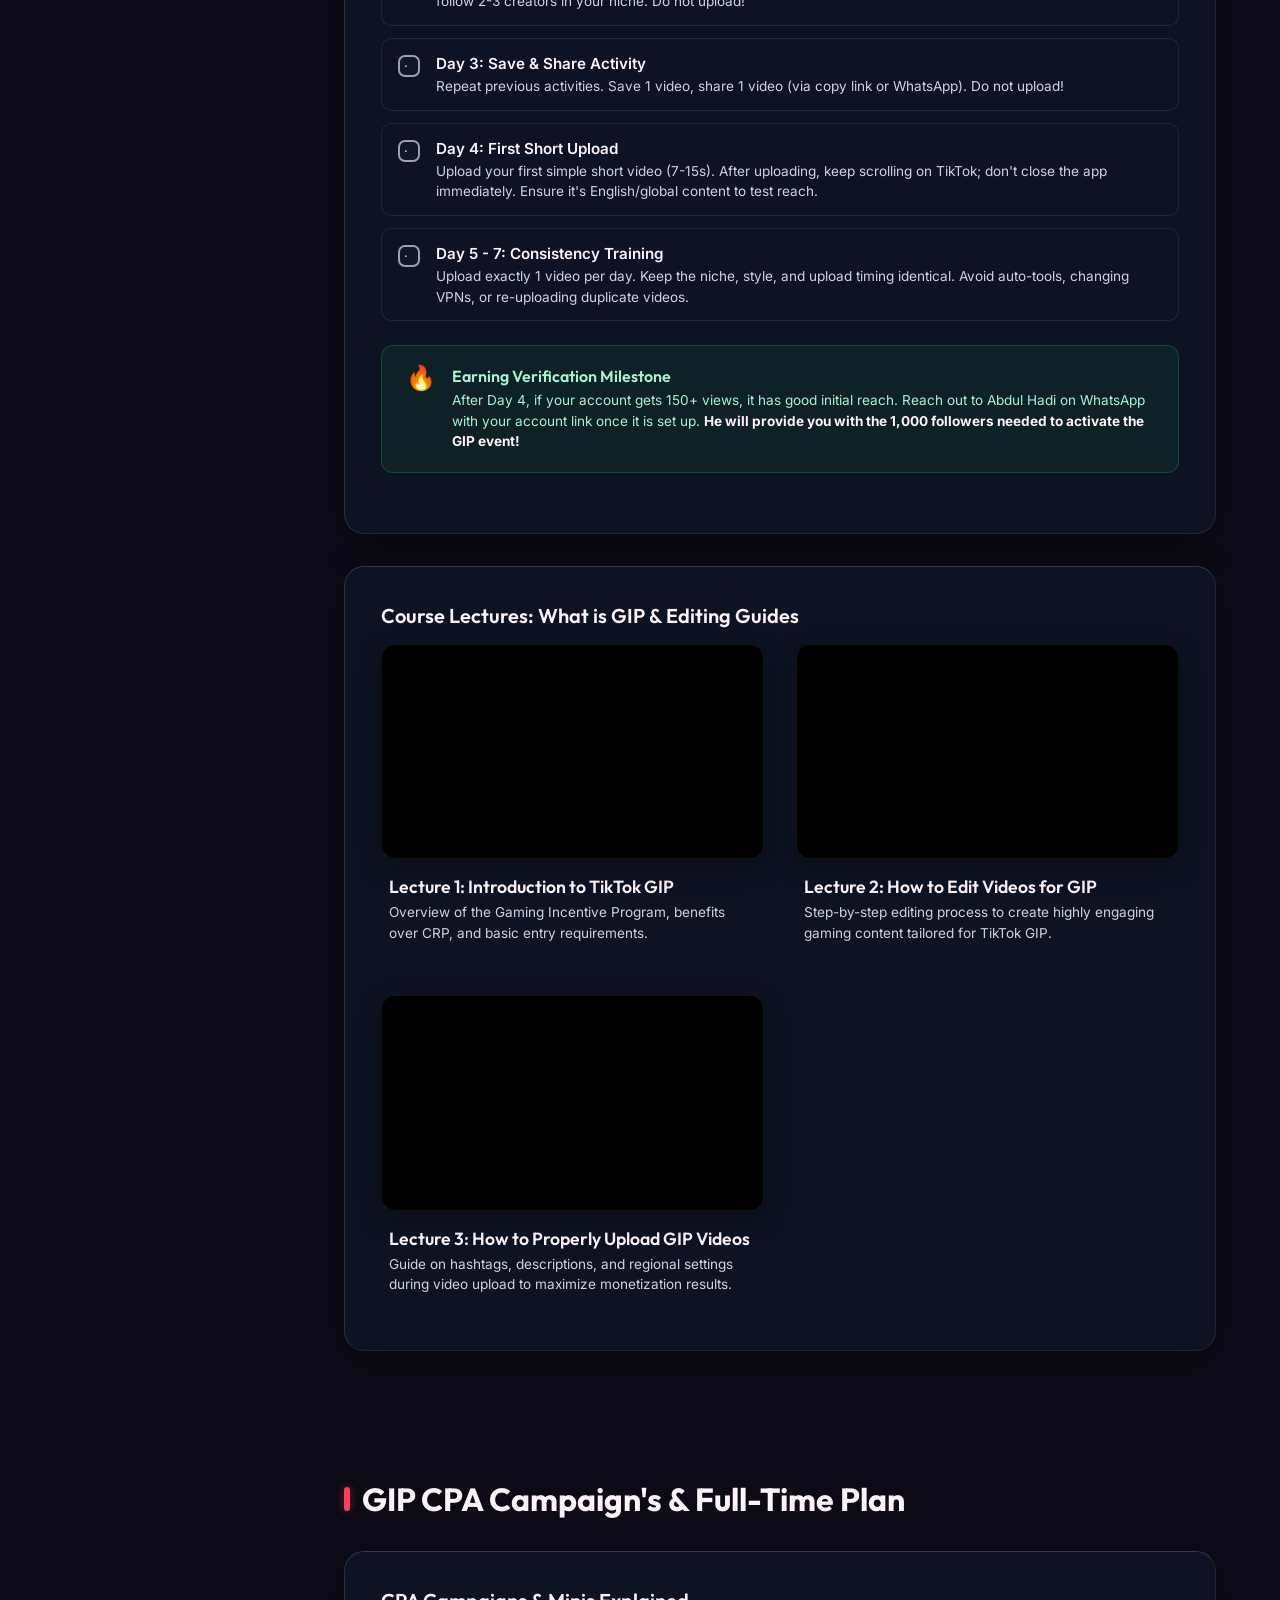
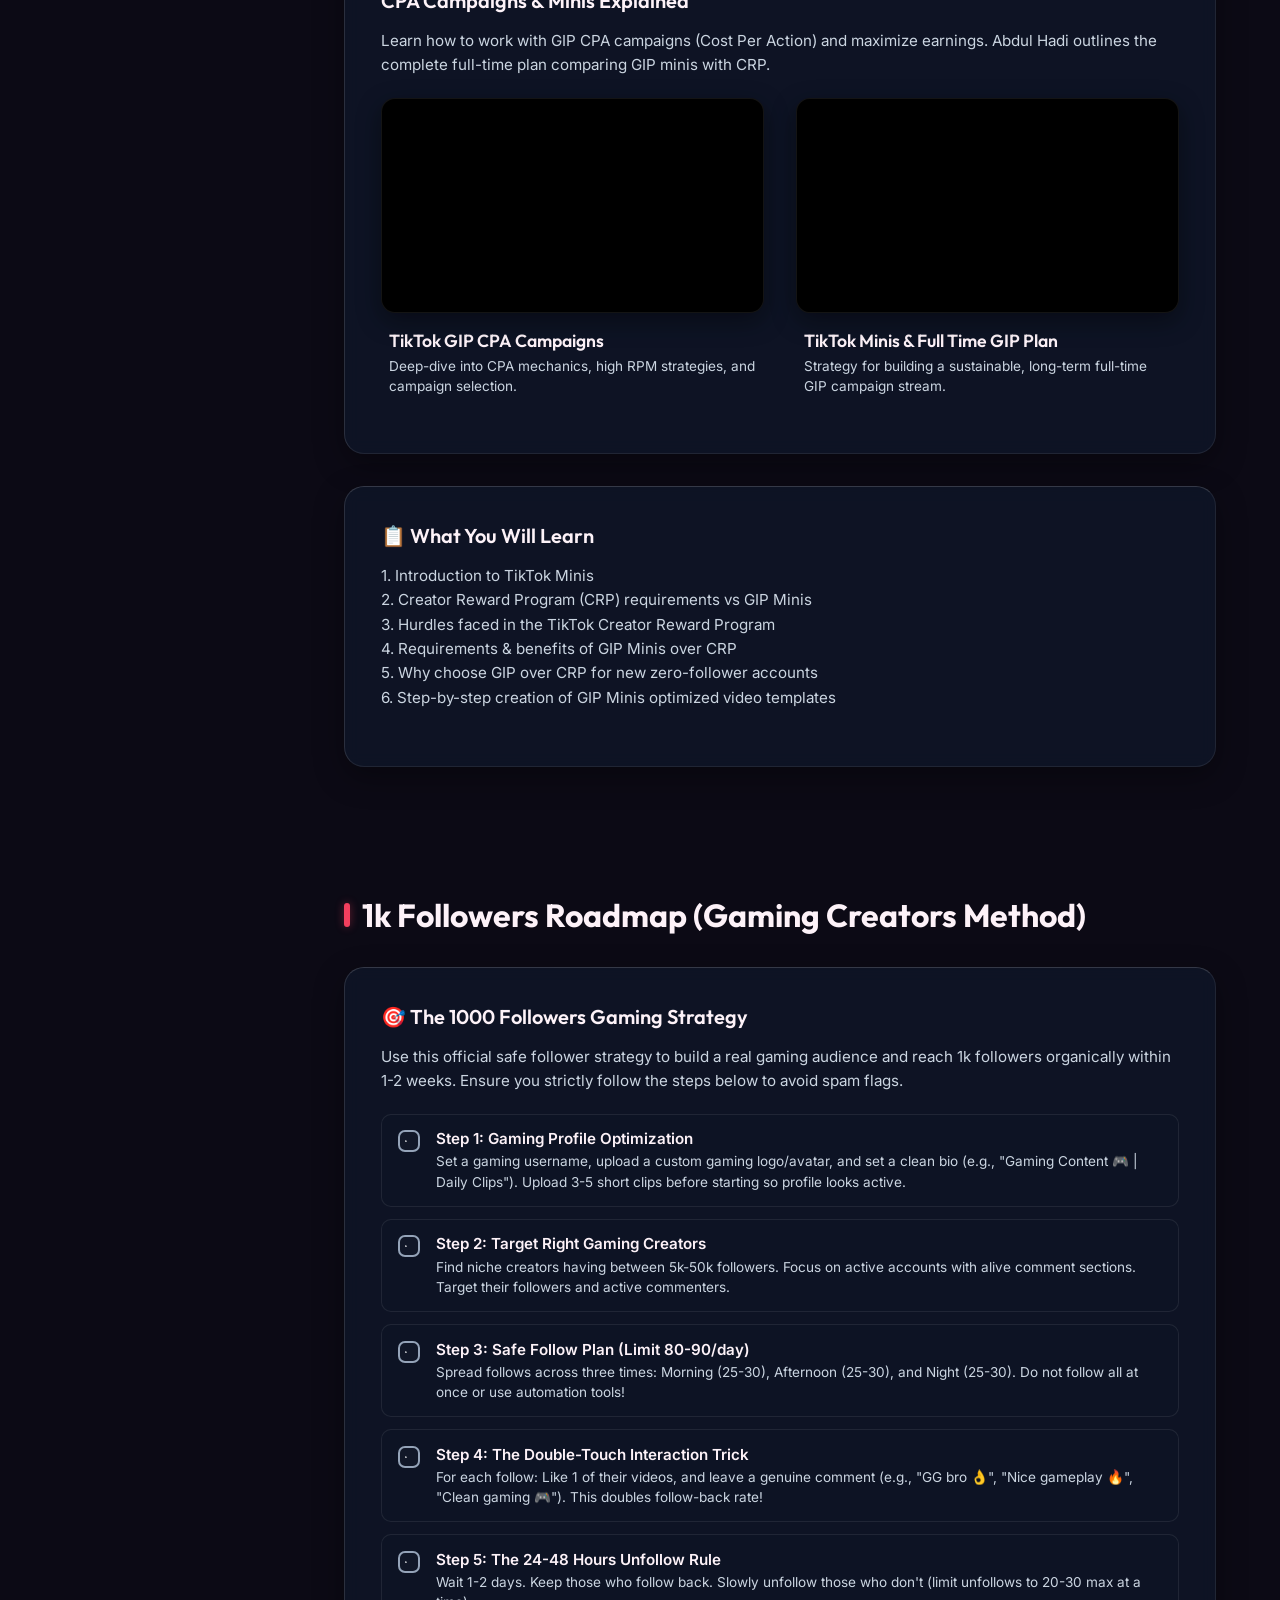
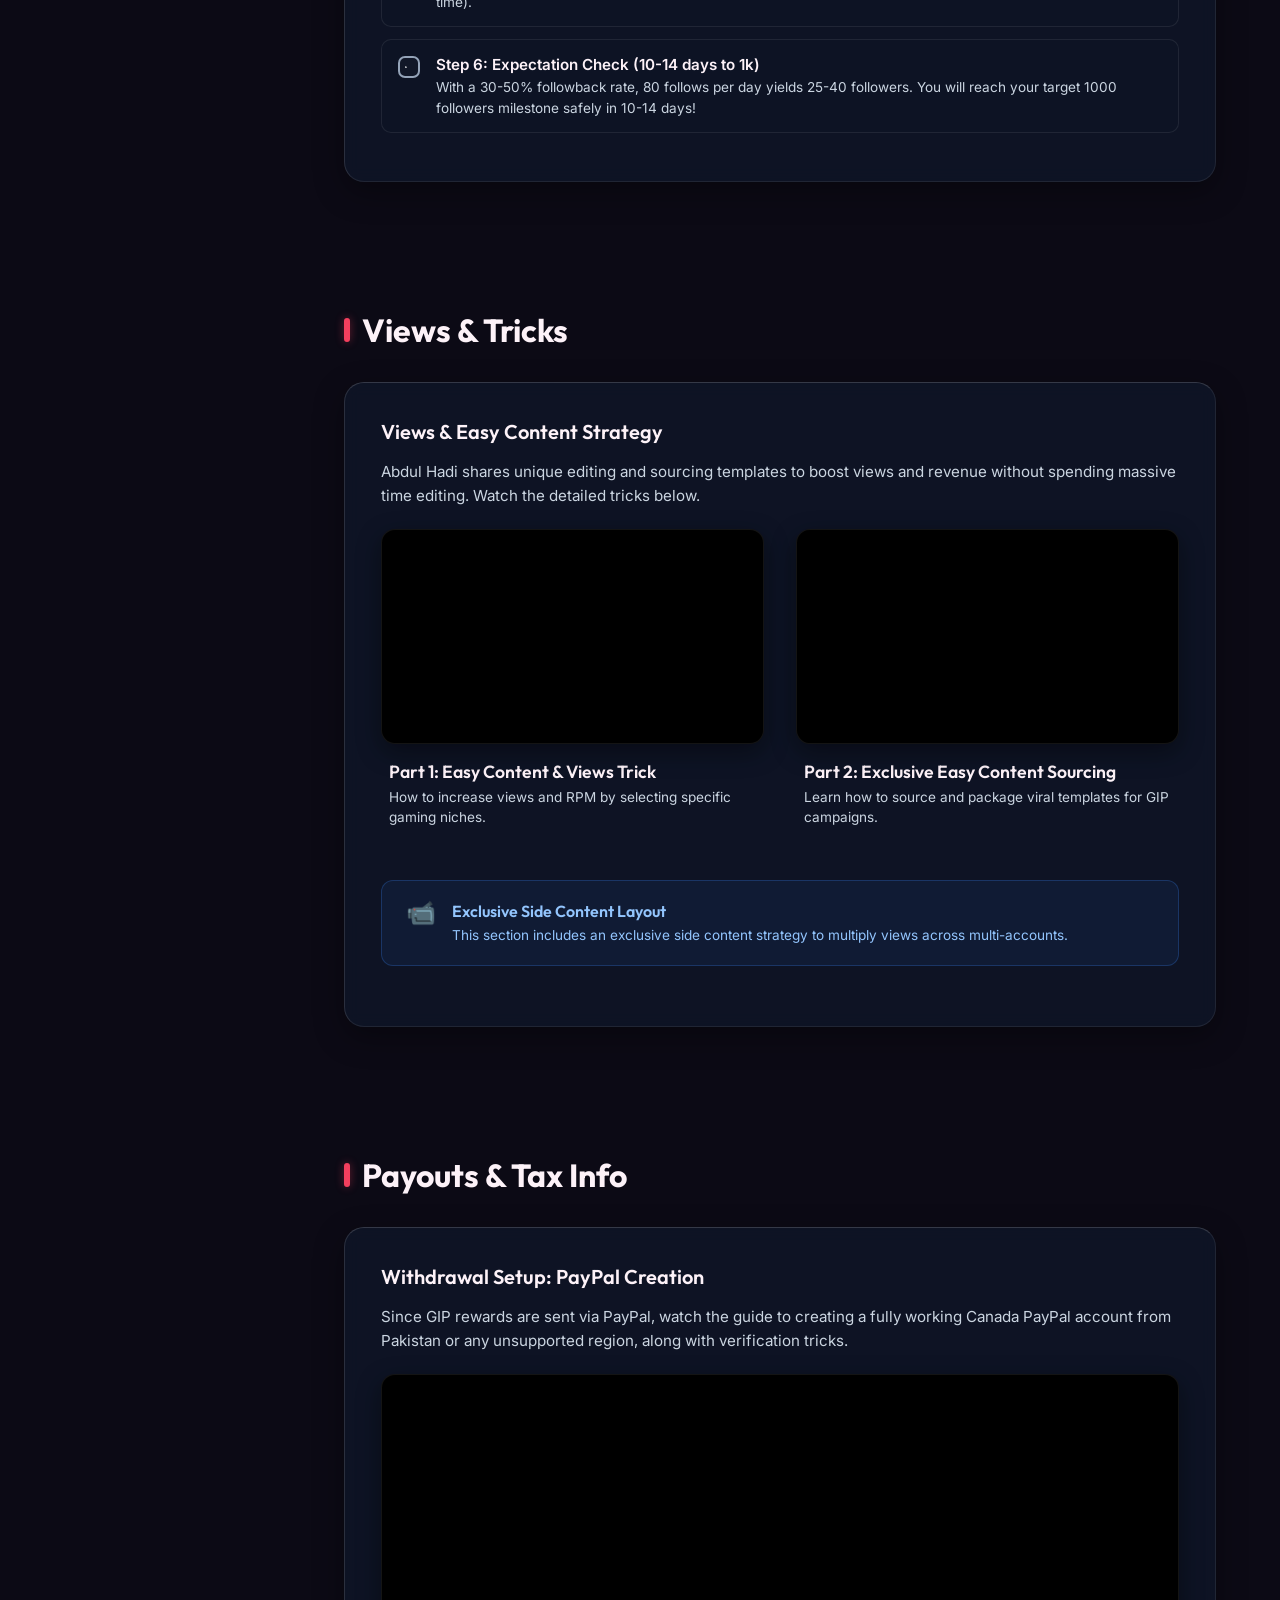
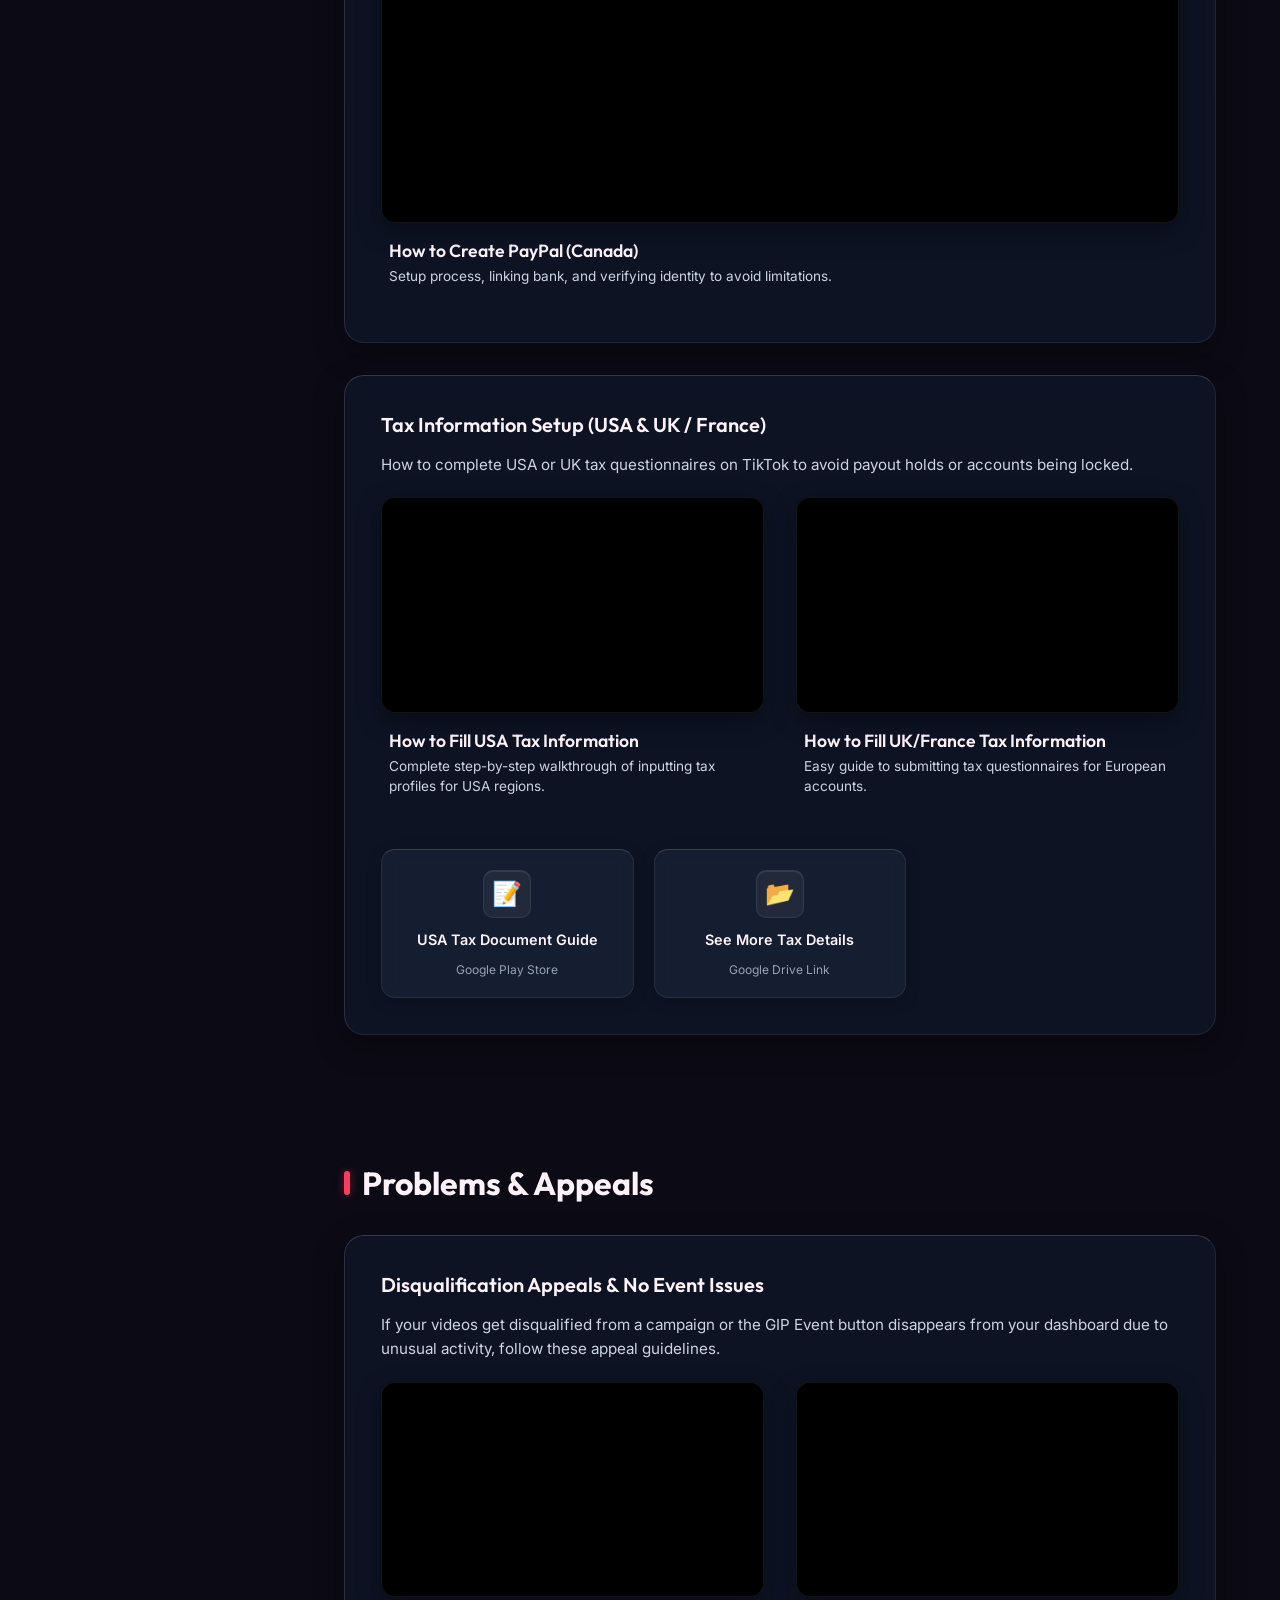
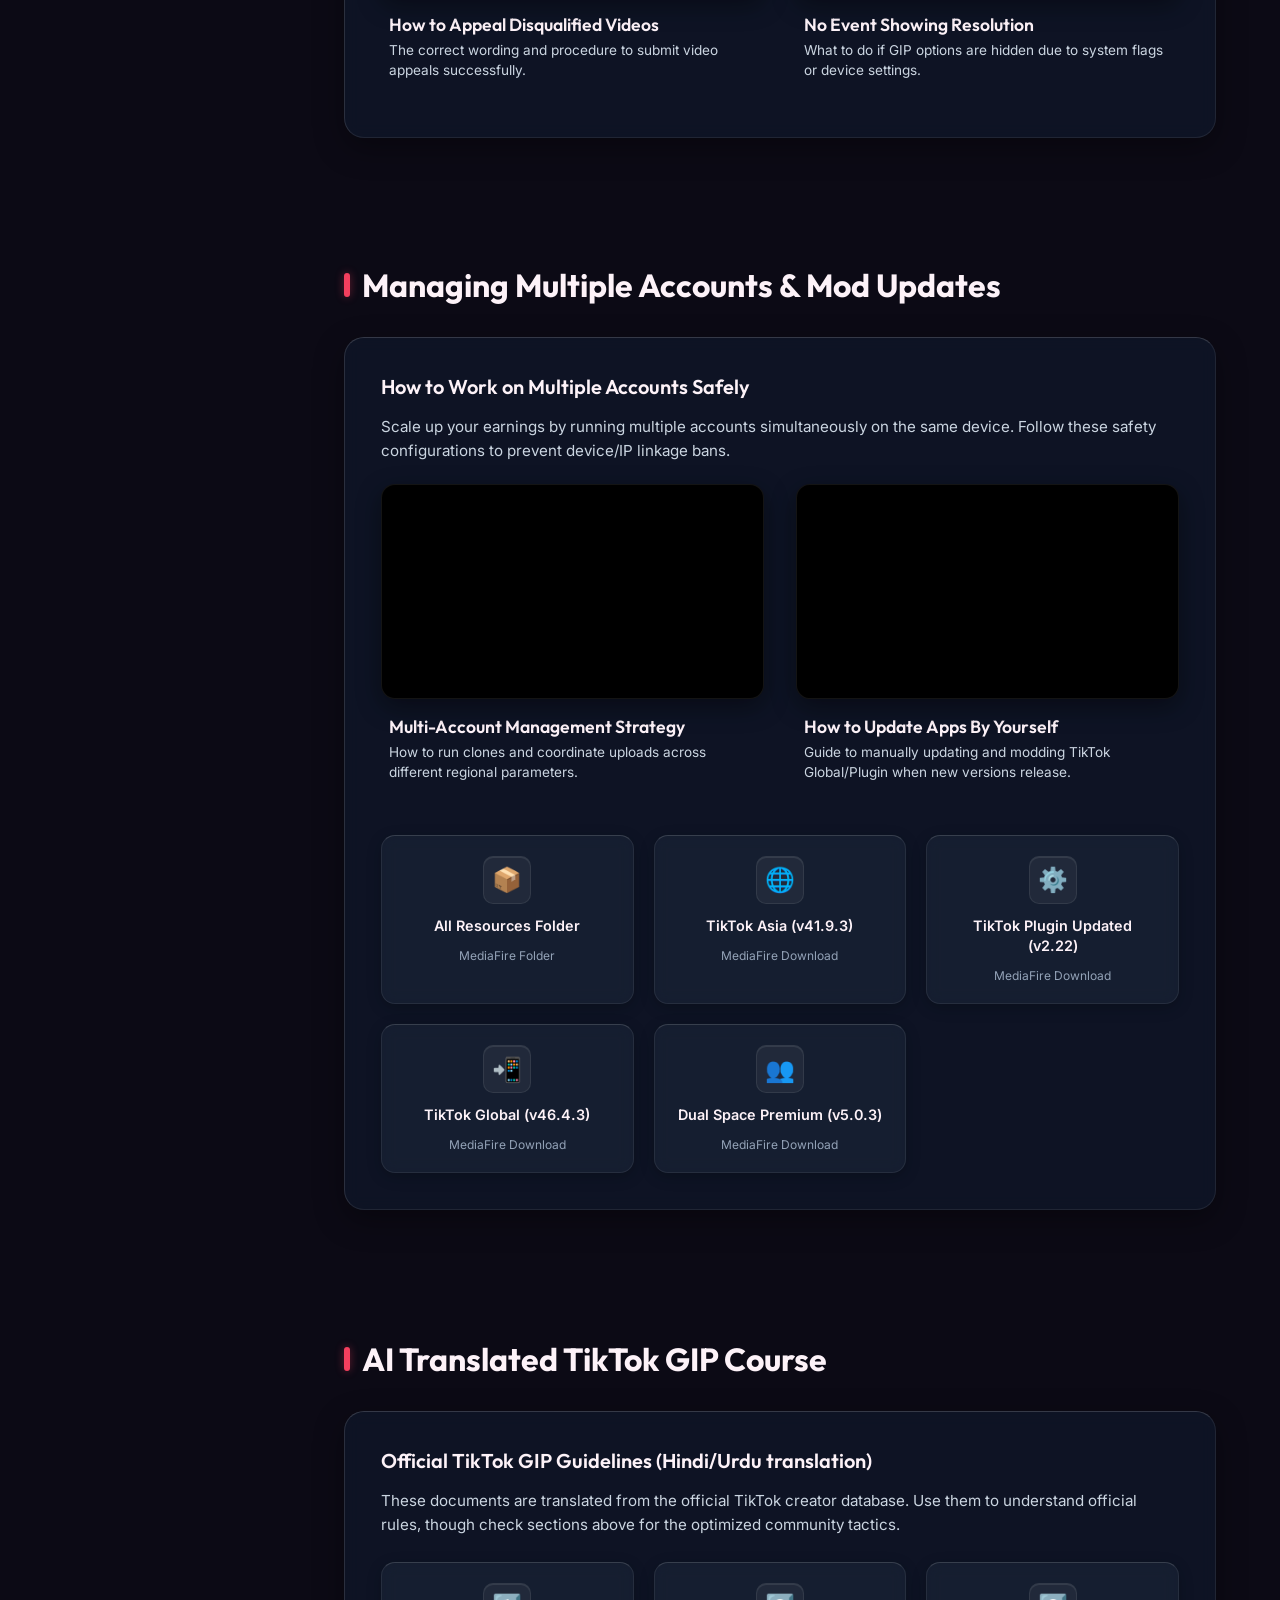
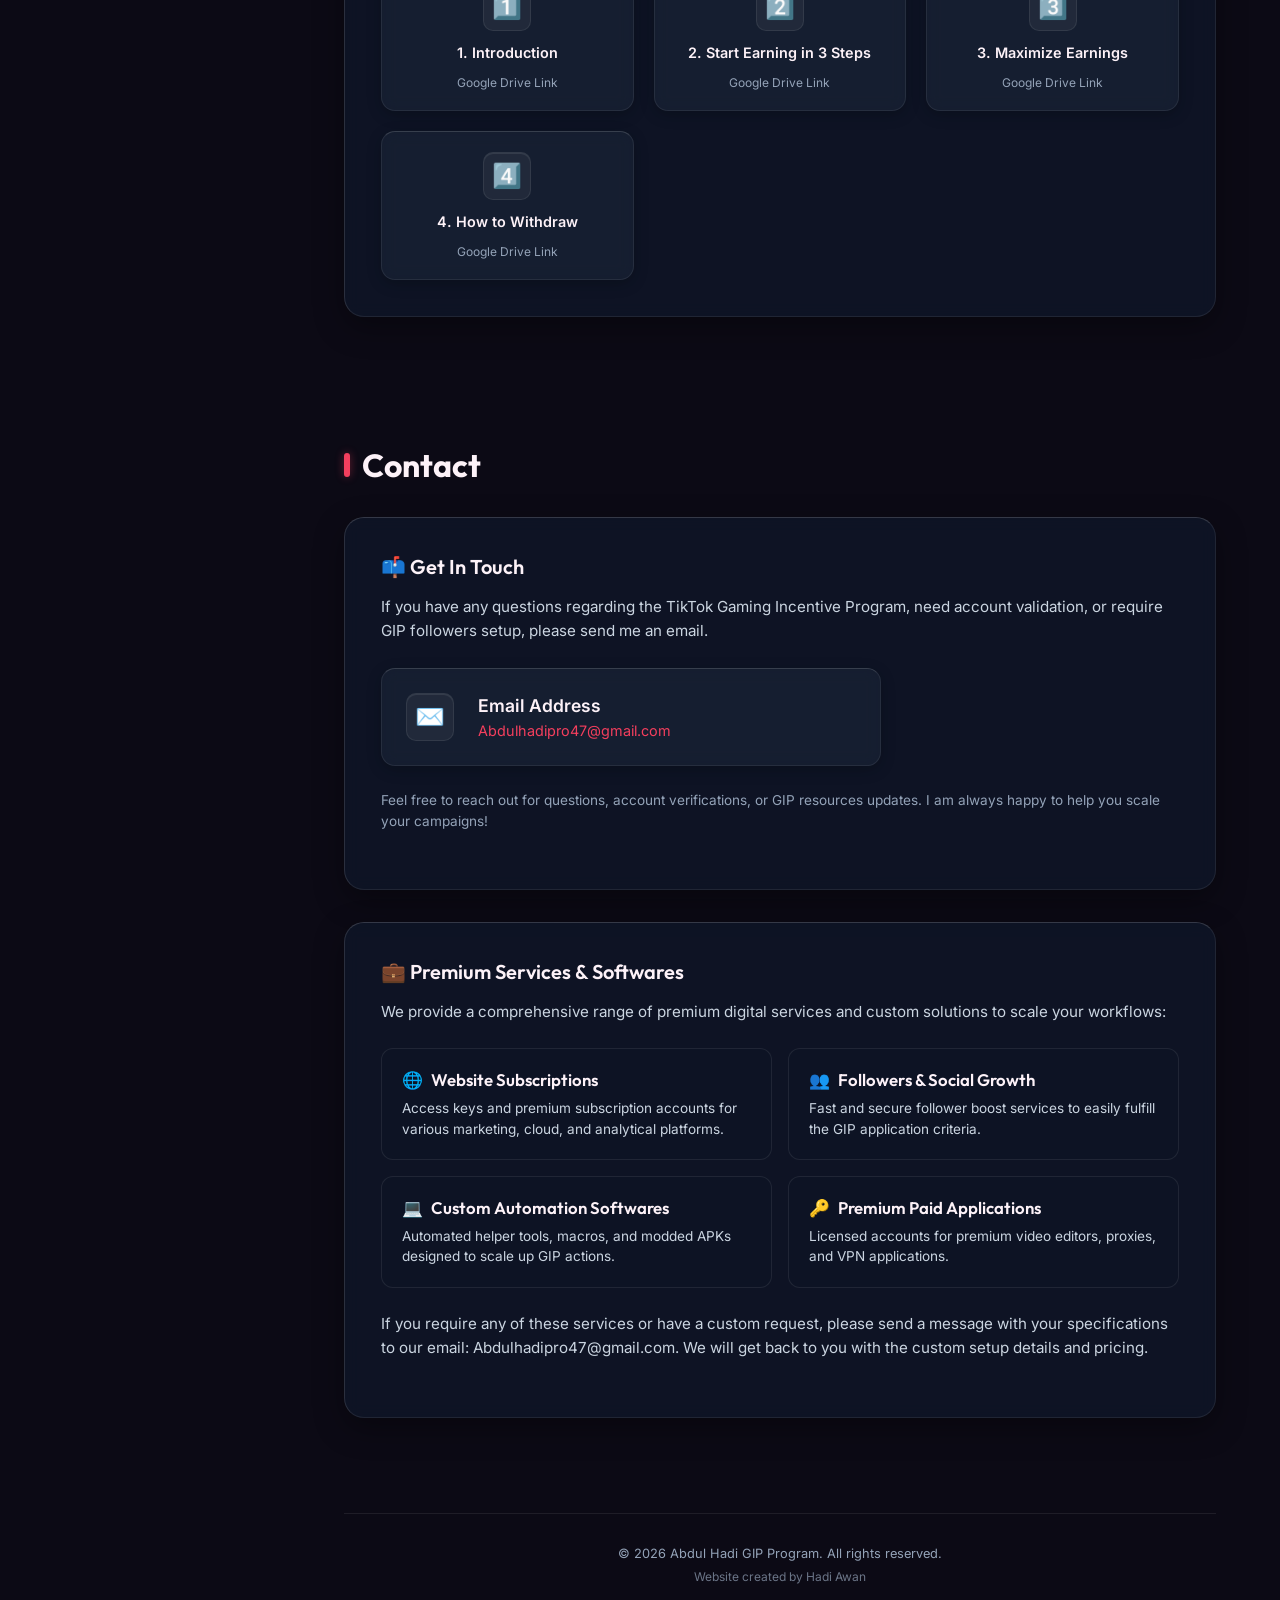
==== commit 112a4e65: "Done website" ====
--- a/gip_app/assets/index.html
+++ b/gip_app/assets/index.html
@@ -5,7 +5,7 @@
     <meta charset="UTF-8">
     <meta name="viewport" content="width=device-width, initial-scale=1.0">
     <title>TIKTOK GIP COURSE - GIP Complete Guide</title>
-    <link rel="stylesheet" href="index.css">
+    <link rel="stylesheet" href="index.css?v=1.3">
 </head>
 
 <body>
@@ -34,59 +34,60 @@
             <div class="logo-icon">CBA</div>
             <div class="logo-text">CheatsByHadi</div>
         </div>
+
         <ul class="nav-links">
             <li class="active"><a href="#setup-plugins">
                     <svg viewBox="0 0 24 24" fill="none" stroke="currentColor" stroke-width="2">
                         <path d="M12 2v20M17 5H9.5a3.5 3.5 0 0 0 0 7h5a3.5 3.5 0 0 1 0 7H6" />
                     </svg>
-                    Setup & Plugins
+                    <span data-i18n="navSetup">Setup & Plugins</span>
                 </a></li>
             <li><a href="#account-creation">
                     <svg viewBox="0 0 24 24" fill="none" stroke="currentColor" stroke-width="2">
                         <path d="M16 21v-2a4 4 0 0 0-4-4H5a4 4 0 0 0-4 4v2M9 11a4 4 0 1 0 0-8 4 4 0 0 0 0 8z" />
                     </svg>
-                    Account Creation
+                    <span data-i18n="navAccount">Account Creation</span>
                 </a></li>
             <li><a href="#gip-explained">
                     <svg viewBox="0 0 24 24" fill="none" stroke="currentColor" stroke-width="2">
                         <circle cx="12" cy="12" r="10" />
                         <path d="M9.09 9a3 3 0 0 1 5.83 1c0 2-3 3-3 3M12 17h.01" />
                     </svg>
-                    GIP Explained
+                    <span data-i18n="navGip">GIP Explained</span>
                 </a></li>
             <li><a href="#cpa-campaigns">
                     <svg viewBox="0 0 24 24" fill="none" stroke="currentColor" stroke-width="2">
                         <path d="M22 11.08V12a10 10 0 1 1-5.93-9.14M22 4L12 14.01l-3-3" />
                     </svg>
-                    CPA Campaigns
+                    <span data-i18n="navCpa">CPA Campaigns</span>
                 </a></li>
             <li><a href="#followers-roadmap">
                     <svg viewBox="0 0 24 24" fill="none" stroke="currentColor" stroke-width="2">
                         <path
                             d="M17 21v-2a4 4 0 0 0-4-4H5a4 4 0 0 0-4 4v2M9 11a4 4 0 1 0 0-8 4 4 0 0 0 0 8zM23 21v-2a4 4 0 0 0-3-3.87M16 3.13a4 4 0 0 1 0 7.75" />
                     </svg>
-                    1k Followers Roadmap
+                    <span data-i18n="navFollowers">1k Followers Roadmap</span>
                 </a></li>
             <li><a href="#views-tricks">
                     <svg viewBox="0 0 24 24" fill="none" stroke="currentColor" stroke-width="2">
                         <path d="M1 12s4-8 11-8 11 8 11 8-4 8-11 8-11-8-11-8z" />
                         <circle cx="12" cy="12" r="3" />
                     </svg>
-                    Views & Tricks
+                    <span data-i18n="navViews">Views & Tricks</span>
                 </a></li>
             <li><a href="#payouts-tax">
                     <svg viewBox="0 0 24 24" fill="none" stroke="currentColor" stroke-width="2">
                         <rect x="2" y="4" width="20" height="16" rx="2" />
                         <path d="M12 14a2 2 0 1 0 0-4 2 2 0 0 0 0 4z" />
                     </svg>
-                    Payouts & Tax Info
+                    <span data-i18n="navPayouts">Payouts & Tax Info</span>
                 </a></li>
             <li><a href="#problems-solutions">
                     <svg viewBox="0 0 24 24" fill="none" stroke="currentColor" stroke-width="2">
                         <path
                             d="M10.29 3.86L1.82 18a2 2 0 0 0 1.71 3h16.94a2 2 0 0 0 1.71-3L13.71 3.86a2 2 0 0 0-3.42 0zM12 9v4M12 17h.01" />
                     </svg>
-                    Problems & Appeals
+                    <span data-i18n="navProblems">Problems & Appeals</span>
                 </a></li>
             <li><a href="#multiple-accounts">
                     <svg viewBox="0 0 24 24" fill="none" stroke="currentColor" stroke-width="2">
@@ -95,22 +96,35 @@
                         <rect x="14" y="12" width="7" height="9" />
                         <rect x="3" y="16" width="7" height="5" />
                     </svg>
-                    Multiple Accounts
+                    <span data-i18n="navMulti">Multiple Accounts</span>
                 </a></li>
             <li><a href="#ai-translated">
                     <svg viewBox="0 0 24 24" fill="none" stroke="currentColor" stroke-width="2">
                         <path d="M21 15a2 2 0 0 1-2 2H7l-4 4V5a2 2 0 0 1 2-2h14a2 2 0 0 1 2 2z" />
                     </svg>
-                    AI Translated Course
+                    <span data-i18n="navAi">AI Translated Course</span>
                 </a></li>
             <li><a href="#contact">
                     <svg viewBox="0 0 24 24" fill="none" stroke="currentColor" stroke-width="2">
                         <path d="M4 4h16c1.1 0 2 .9 2 2v12c0 1.1-.9 2-2 2H4c-1.1 0-2-.9-2-2V6c0-1.1.9-2 2-2z" />
                         <polyline points="22,6 12,13 2,6" />
                     </svg>
-                    Contact Me
+                    <span data-i18n="navContact">Contact Me</span>
                 </a></li>
         </ul>
+
+        <!-- Translation Toggle Widget -->
+        <div class="translation-widget">
+            <span class="lang-status" id="lang-status-text">English</span>
+            <label class="theme-switch">
+                <input type="checkbox" id="lang-toggle" checked>
+                <span class="slider">
+                    <span class="flag-icon left-flag">🇵🇰</span>
+                    <span class="flag-icon right-flag">🇬🇧</span>
+                    <span class="slider-ball"></span>
+                </span>
+            </label>
+        </div>
     </aside>
 
     <!-- Main Content Panel -->
@@ -118,10 +132,10 @@
         <header>
             <div class="hero-badge">
                 <span class="badge-dot"></span>
-                <span>TIKTOK GIP MASTERCLASS 2026</span>
-            </div>
-            <h1>TikTok Gaming Incentive Program</h1>
-            <p class="hero-subtitle">Complete Step-by-Step Blueprint & Verified Strategies by Hadi</p>
+                <span data-i18n="heroBadge">TIKTOK GIP MASTERCLASS 2026</span>
+            </div>
+            <h1 data-i18n="heroTitle">TikTok Gaming Incentive Program</h1>
+            <p class="hero-subtitle" data-i18n="heroSubtitle">Complete Step-by-Step Blueprint & Verified Strategies by Hadi</p>
             <div class="hero-actions">
                 <button class="btn-modules trigger-sidebar">
                     <svg viewBox="0 0 24 24" width="16" height="16" fill="none" stroke="currentColor" stroke-width="2.5">
@@ -129,38 +143,35 @@
                         <line x1="3" y1="6" x2="21" y2="6"></line>
                         <line x1="3" y1="18" x2="21" y2="18"></line>
                     </svg>
-                    <span>Course Modules</span>
+                    <span data-i18n="btnModules">Course Modules</span>
                 </button>
                 <div class="mentor-badge" style="margin-bottom: 0;">
                     <svg viewBox="0 0 24 24" width="14" height="14" fill="none" stroke="currentColor" stroke-width="2.5">
                         <path d="M20 21v-2a4 4 0 0 0-4-4H8a4 4 0 0 0-4 4v2M12 11a4 4 0 1 0 0-8 4 4 0 0 0 0 8z" />
                     </svg>
-                    Mentor: <span>Hadi Awan</span>
+                    <span data-i18n="mentorLabel">Mentor: Hadi Awan</span>
                 </div>
             </div>
             <div class="alert-box hero-alert">
                 <div class="alert-icon">📘</div>
                 <div class="alert-content">
-                    <h5>Important Course Instructions</h5>
-                    <p>Read all instructions carefully and watch each video in sequence without skipping to ensure correct execution!</p>
+                    <h5 data-i18n="heroAlertTitle">Important Course Instructions</h5>
+                    <p data-i18n="heroAlertDesc">Read all instructions carefully and watch each video in sequence without skipping to ensure correct execution!</p>
                 </div>
             </div>
         </header>
 
         <!-- Setup & Plugins Section -->
         <section id="setup-plugins">
-            <h2 class="section-title">Setup & Plugins</h2>
-            <div class="card">
-                <div class="card-title">Step 1: Download Essential Mod Apps</div>
-                <p>First download two essential apps from the Resources link. You must uninstall the regular Google Play
-                    Store TikTok version before installing these, or they won't install. <strong>Login with your
-                        personal account.</strong></p>
+            <h2 class="section-title" data-i18n="titleSetup">Setup & Plugins</h2>
+            <div class="card">
+                <div class="card-title" data-i18n="setupCard1Title">Step 1: Download Essential Mod Apps</div>
+                <p data-i18n="setupCard1Desc">First download two essential apps from the Resources link. You must uninstall the regular Google Play Store TikTok version before installing these, or they won't install. <strong>Login with your personal account.</strong></p>
                 <div class="alert-box"
                     style="margin: 1rem 0; background: rgba(59, 130, 246, 0.08); border-color: rgba(59, 130, 246, 0.25);">
                     <div class="alert-icon" style="color: var(--accent-blue);">ℹ️</div>
                     <div class="alert-content">
-                        <p style="color: #93c5fd;">Make sure you have at least <strong>6GB free storage space</strong>
-                            on your mobile phone if the installation fails.</p>
+                        <p style="color: #93c5fd;" data-i18n="setupCard1Alert">Make sure you have at least <strong>6GB free storage space</strong> on your mobile phone if the installation fails.</p>
                     </div>
                 </div>
 
@@ -168,49 +179,47 @@
                     <a href="https://www.mediafire.com/folder/1mokwf0tf7l1p/Tiktok+apk%27s" target="_blank"
                         class="resource-card">
                         <div class="resource-icon">📁</div>
-                        <div class="resource-title">All APK Resources</div>
-                        <div class="resource-subtitle">MediaFire Folder</div>
+                        <div class="resource-title" data-i18n="resAllApkTitle">All APK Resources</div>
+                        <div class="resource-subtitle" data-i18n="resAllApkSub">MediaFire Folder</div>
                     </a>
                     <a href="https://www.mediafire.com/file/1isico3lbgub50n/%25E2%259C%2585%25EF%25B8%258FTikTok_Global_%2528_version_46.4.3_%2529.apk/file"
                         target="_blank" class="resource-card">
                         <div class="resource-icon">🤖</div>
-                        <div class="resource-title">TikTok Global (v46.4.3)</div>
-                        <div class="resource-subtitle">MediaFire Download</div>
+                        <div class="resource-title" data-i18n="resTiktokGlobalTitle">TikTok Global (v46.4.3)</div>
+                        <div class="resource-subtitle" data-i18n="resDownloadSub">MediaFire Download</div>
                     </a>
                     <a href="https://www.mediafire.com/file/smsl2z1e8pgbqn3/%25E2%259C%2585%25EF%25B8%258FTikTok_Plugin_version_2.45.apk/file"
                         target="_blank" class="resource-card">
                         <div class="resource-icon">⚙️</div>
-                        <div class="resource-title">TikTok Plugin (v2.45)</div>
-                        <div class="resource-subtitle">MediaFire Download</div>
+                        <div class="resource-title" data-i18n="resTiktokPluginTitle">TikTok Plugin (v2.45)</div>
+                        <div class="resource-subtitle" data-i18n="resDownloadSub">MediaFire Download</div>
                     </a>
                     <a href="https://www.mediafire.com/file/v2ykl4wahg3dmvb/TIKTOK_Asia_version_%257C%257C_41.9.3_Asia_universal.apk/file"
                         target="_blank" class="resource-card">
                         <div class="resource-icon">🌏</div>
-                        <div class="resource-title">TikTok Asia (v41.9.3)</div>
-                        <div class="resource-subtitle">MediaFire Download</div>
-                    </a>
-                </div>
-            </div>
-
-            <div class="card">
-                <div class="card-title">Step 2: Install Browser & VPN Tool</div>
-                <p>After installing TikTok Global and TikTok Plugin, install the following browser and VPN. These are
-                    used to create secure TikTok accounts in specific country regions (UK, USA, France, etc.).</p>
-                <p><em>Note: If you already have a premium VPN installed on your phone, you can use that as well.
-                        However, you MUST use the Orion Browser.</em></p>
+                        <div class="resource-title" data-i18n="resTiktokAsiaTitle">TikTok Asia (v41.9.3)</div>
+                        <div class="resource-subtitle" data-i18n="resDownloadSub">MediaFire Download</div>
+                    </a>
+                </div>
+            </div>
+
+            <div class="card">
+                <div class="card-title" data-i18n="setupCard2Title">Step 2: Install Browser & VPN Tool</div>
+                <p data-i18n="setupCard2Desc1">After installing TikTok Global and TikTok Plugin, install the following browser and VPN. These are used to create secure TikTok accounts in specific country regions (UK, USA, France, etc.).</p>
+                <p><em><span data-i18n="setupCard2Desc2">Note: If you already have a premium VPN installed on your phone, you can use that as well. However, you MUST use the Orion Browser.</span></em></p>
 
                 <div class="resources-grid">
                     <a href="https://play.google.com/store/apps/details?id=br.marcelo.monumentbrowser" target="_blank"
                         class="resource-card">
                         <div class="resource-icon">🌐</div>
-                        <div class="resource-title">Orion's Browser</div>
-                        <div class="resource-subtitle">Google Play Store</div>
+                        <div class="resource-title" data-i18n="resOrionBrowserTitle">Orion's Browser</div>
+                        <div class="resource-subtitle" data-i18n="resPlayStoreSub">Google Play Store</div>
                     </a>
                     <a href="https://www.mediafire.com/file/fvgfj2na100nm8s/Vpnify_Premium_v2.5.0_Modded_by_Getmodpc.apk/file"
                         target="_blank" class="resource-card">
                         <div class="resource-icon">🔒</div>
-                        <div class="resource-title">Vpnify Premium (v2.5.0)</div>
-                        <div class="resource-subtitle">MediaFire Download</div>
+                        <div class="resource-title" data-i18n="resVpnifyTitle">Vpnify Premium (v2.5.0)</div>
+                        <div class="resource-subtitle" data-i18n="resDownloadSub">MediaFire Download</div>
                     </a>
                 </div>
             </div>
@@ -218,11 +227,10 @@
 
         <!-- Account Creation Section -->
         <section id="account-creation">
-            <h2 class="section-title">Account Creation</h2>
-            <div class="card">
-                <div class="card-title">How to Create UK & USA TikTok Accounts</div>
-                <p>Follow the step-by-step video instructions to create fully verified UK, USA, or France accounts. In
-                    the video, Abdul Hadi explains the precise workflow of creating regional accounts securely.</p>
+            <h2 class="section-title" data-i18n="titleAccount">Account Creation</h2>
+            <div class="card">
+                <div class="card-title" data-i18n="accountCardTitle">How to Create UK & USA TikTok Accounts</div>
+                <p data-i18n="accountCardDesc">Follow the step-by-step video instructions to create fully verified UK, USA, or France accounts. In the video, Abdul Hadi explains the precise workflow of creating regional accounts securely.</p>
 
                 <div class="video-grid">
                     <div>
@@ -232,8 +240,8 @@
                                 allow="autoplay; encrypted-media" allowfullscreen></iframe>
                         </div>
                         <div class="video-info">
-                            <h4>How to create TikTok UK/USA Account</h4>
-                            <p>Tutorial on creating geo-targeted accounts using Orion Browser and Vpnify Premium.</p>
+                            <h4 data-i18n="accountVideoTitle">How to create TikTok UK/USA Account</h4>
+                            <p data-i18n="accountVideoDesc">Tutorial on creating geo-targeted accounts using Orion Browser and Vpnify Premium.</p>
                         </div>
                     </div>
                 </div>
@@ -242,20 +250,20 @@
                     <a href="https://play.google.com/store/apps/details?id=br.marcelo.monumentbrowser" target="_blank"
                         class="resource-card">
                         <div class="resource-icon">🌐</div>
-                        <div class="resource-title">Orions Browser</div>
-                        <div class="resource-subtitle">App Link</div>
+                        <div class="resource-title" data-i18n="resOrionBrowserTitle">Orion's Browser</div>
+                        <div class="resource-subtitle" data-i18n="resAppLinkSub">App Link</div>
                     </a>
                     <a href="https://www.mediafire.com/file/fvgfj2na100nm8s/Vpnify_Premium_v2.5.0_Modded_by_Getmodpc.apk/file"
                         target="_blank" class="resource-card">
                         <div class="resource-icon">🛡️</div>
-                        <div class="resource-title">Vpnify Premium</div>
-                        <div class="resource-subtitle">Mod APK Link</div>
+                        <div class="resource-title" data-i18n="resVpnifyTitle">Vpnify Premium</div>
+                        <div class="resource-subtitle" data-i18n="resModApkSub">Mod APK Link</div>
                     </a>
                     <a href="https://drive.google.com/file/d/1MlHxsg_xf0hkCtYAR0juzrlIWpMJYz1k/view?usp=drive_link"
                         target="_blank" class="resource-card">
                         <div class="resource-icon">💾</div>
-                        <div class="resource-title">Download Video</div>
-                        <div class="resource-subtitle">Google Drive Link</div>
+                        <div class="resource-title" data-i18n="resDownloadVideoTitle">Download Video</div>
+                        <div class="resource-subtitle" data-i18n="resDriveLinkSub">Google Drive Link</div>
                     </a>
                 </div>
             </div>
@@ -263,49 +271,67 @@
 
         <!-- Gaming Incentive Explained -->
         <section id="gip-explained">
-            <h2 class="section-title">[ GAMING INCENTIVE EXPLAINED ]</h2>
-            <div class="card">
-                <div class="card-title">💡 Critical Account Setup & Warm Up (Day 1 - 7)</div>
-                <p>Do not treat your accounts as upload machines immediately! We must warm them up to make the algorithm
-                    register that we are a real human user. Otherwise, you will run into the <strong>zero views
-                        issue</strong>.</p>
-                <p>Create 3-4 accounts (e.g., 2 UK and 2 USA) and follow the 4-day checklist below before uploading any
-                    campaign videos.</p>
+            <h2 class="section-title" data-i18n="titleGip">Gaming Incentive Explained</h2>
+            <div class="card">
+                <div class="card-title" data-i18n="gipCard1Title">💡 Critical Account Setup & Warm Up (Day 1 - 7)</div>
+                <p data-i18n="gipCard1Desc1">Do not treat your accounts as upload machines immediately! We must warm them up to make the algorithm register that we are a real human user. Otherwise, you will run into the <strong>zero views issue</strong>.</p>
+                <p data-i18n="gipCard1Desc2">Create 3-4 accounts (e.g., 2 UK and 2 USA) and follow the 4-day checklist below before uploading any campaign videos.</p>
 
                 <ul class="checklist">
                     <li class="checklist-item" data-day="1-2">
-                        <input type="checkbox" id="chk-day-1-2">
-                        <div class="checklist-content">
-                            <div class="checklist-title">Day 1 - 2: Pure Interaction</div>
-                            <div class="checklist-description">Just browse TikTok in your gaming niche. Leave 5-10
-                                likes, 2-3 detailed comments (no emojis or "nice"), and follow 2-3 creators in your
-                                niche. Do not upload!</div>
+                        <div class="premium-checkbox-wrapper">
+                            <input type="checkbox" id="chk-day-1-2" class="hidden-checkbox">
+                            <span class="custom-checkbox-box">
+                                <svg class="checkmark-svg" viewBox="0 0 24 24">
+                                    <path d="M20 6L9 17l-5-5"></path>
+                                </svg>
+                            </span>
+                        </div>
+                        <div class="checklist-content">
+                            <div class="checklist-title" data-i18n="chkDay1_2Title">Day 1 - 2: Pure Interaction</div>
+                            <div class="checklist-description" data-i18n="chkDay1_2Desc">Just browse TikTok in your gaming niche. Leave 5-10 likes, 2-3 detailed comments (no emojis or "nice"), and follow 2-3 creators in your niche. Do not upload!</div>
                         </div>
                     </li>
                     <li class="checklist-item" data-day="3">
-                        <input type="checkbox" id="chk-day-3">
-                        <div class="checklist-content">
-                            <div class="checklist-title">Day 3: Save & Share Activity</div>
-                            <div class="checklist-description">Repeat previous activities. Save 1 video, share 1 video
-                                (via copy link or WhatsApp). Do not upload!</div>
+                        <div class="premium-checkbox-wrapper">
+                            <input type="checkbox" id="chk-day-3" class="hidden-checkbox">
+                            <span class="custom-checkbox-box">
+                                <svg class="checkmark-svg" viewBox="0 0 24 24">
+                                    <path d="M20 6L9 17l-5-5"></path>
+                                </svg>
+                            </span>
+                        </div>
+                        <div class="checklist-content">
+                            <div class="checklist-title" data-i18n="chkDay3Title">Day 3: Save & Share Activity</div>
+                            <div class="checklist-description" data-i18n="chkDay3Desc">Repeat previous activities. Save 1 video, share 1 video (via copy link or WhatsApp). Do not upload!</div>
                         </div>
                     </li>
                     <li class="checklist-item" data-day="4">
-                        <input type="checkbox" id="chk-day-4">
-                        <div class="checklist-content">
-                            <div class="checklist-title">Day 4: First Short Upload</div>
-                            <div class="checklist-description">Upload your first simple short video (7-15s). After
-                                uploading, keep scrolling on TikTok; don't close the app immediately. Ensure it's
-                                English/global content to test reach.</div>
+                        <div class="premium-checkbox-wrapper">
+                            <input type="checkbox" id="chk-day-4" class="hidden-checkbox">
+                            <span class="custom-checkbox-box">
+                                <svg class="checkmark-svg" viewBox="0 0 24 24">
+                                    <path d="M20 6L9 17l-5-5"></path>
+                                </svg>
+                            </span>
+                        </div>
+                        <div class="checklist-content">
+                            <div class="checklist-title" data-i18n="chkDay4Title">Day 4: First Short Upload</div>
+                            <div class="checklist-description" data-i18n="chkDay4Desc">Upload your first simple short video (7-15s). After uploading, keep scrolling on TikTok; don't close the app immediately. Ensure it's English/global content to test reach.</div>
                         </div>
                     </li>
                     <li class="checklist-item" data-day="5-7">
-                        <input type="checkbox" id="chk-day-5-7">
-                        <div class="checklist-content">
-                            <div class="checklist-title">Day 5 - 7: Consistency Training</div>
-                            <div class="checklist-description">Upload exactly 1 video per day. Keep the niche, style,
-                                and upload timing identical. Avoid auto-tools, changing VPNs, or re-uploading duplicate
-                                videos.</div>
+                        <div class="premium-checkbox-wrapper">
+                            <input type="checkbox" id="chk-day-5-7" class="hidden-checkbox">
+                            <span class="custom-checkbox-box">
+                                <svg class="checkmark-svg" viewBox="0 0 24 24">
+                                    <path d="M20 6L9 17l-5-5"></path>
+                                </svg>
+                            </span>
+                        </div>
+                        <div class="checklist-content">
+                            <div class="checklist-title" data-i18n="chkDay5_7Title">Day 5 - 7: Consistency Training</div>
+                            <div class="checklist-description" data-i18n="chkDay5_7Desc">Upload exactly 1 video per day. Keep the niche, style, and upload timing identical. Avoid auto-tools, changing VPNs, or re-uploading duplicate videos.</div>
                         </div>
                     </li>
                 </ul>
@@ -314,18 +340,14 @@
                     style="background: rgba(34, 197, 94, 0.08); border-color: rgba(34, 197, 94, 0.25); margin-top: 1.5rem;">
                     <div class="alert-icon" style="color: var(--accent-green);">🔥</div>
                     <div class="alert-content">
-                        <h5 style="color: #a7f3d0;">Earning Verification Milestone</h5>
-                        <p style="color: #a7f3d0;">After Day 4, if your account gets 150+ views, it has good initial
-                            reach. Reach out to Abdul Hadi on WhatsApp with your account link once it is set up.
-                            <strong>He will provide you with the 1,000 followers needed to activate the GIP
-                                event!</strong>
-                        </p>
-                    </div>
-                </div>
-            </div>
-
-            <div class="card">
-                <div class="card-title">Course Lectures: What is GIP & Editing Guides</div>
+                        <h5 style="color: #a7f3d0;" data-i18n="gipMilestoneTitle">Earning Verification Milestone</h5>
+                        <p style="color: #a7f3d0;" data-i18n="gipMilestoneDesc">After Day 4, if your account gets 150+ views, it has good initial reach. Reach out to Abdul Hadi on WhatsApp with your account link once it is set up. <strong>He will provide you with the 1,000 followers needed to activate the GIP event!</strong></p>
+                    </div>
+                </div>
+            </div>
+
+            <div class="card">
+                <div class="card-title" data-i18n="gipCard2Title">Course Lectures: What is GIP & Editing Guides</div>
                 <div class="video-grid">
                     <div>
                         <div class="video-wrapper">
@@ -334,9 +356,8 @@
                                 allow="autoplay; encrypted-media" allowfullscreen></iframe>
                         </div>
                         <div class="video-info">
-                            <h4>Lecture 1: Introduction to TikTok GIP</h4>
-                            <p>Overview of the Gaming Incentive Program, benefits over CRP, and basic entry
-                                requirements.</p>
+                            <h4 data-i18n="gipLec1Title">Lecture 1: Introduction to TikTok GIP</h4>
+                            <p data-i18n="gipLec1Desc">Overview of the Gaming Incentive Program, benefits over CRP, and basic entry requirements.</p>
                         </div>
                     </div>
                     <div>
@@ -346,9 +367,8 @@
                                 allow="autoplay; encrypted-media" allowfullscreen></iframe>
                         </div>
                         <div class="video-info">
-                            <h4>Lecture 2: How to Edit Videos for GIP</h4>
-                            <p>Step-by-step editing process to create highly engaging gaming content tailored for TikTok
-                                GIP.</p>
+                            <h4 data-i18n="gipLec2Title">Lecture 2: How to Edit Videos for GIP</h4>
+                            <p data-i18n="gipLec2Desc">Step-by-step editing process to create highly engaging gaming content tailored for TikTok GIP.</p>
                         </div>
                     </div>
                     <div>
@@ -356,9 +376,8 @@
                             <iframe loading="lazy" src="https://www.youtube.com/embed/e1NUvx-n62M?si=Ks6gCU4pbO7e4hju" title="YouTube video player" frameborder="0" allow="accelerometer; autoplay; clipboard-write; encrypted-media; gyroscope; picture-in-picture; web-share" referrerpolicy="strict-origin-when-cross-origin" allowfullscreen></iframe>
                         </div>
                         <div class="video-info">
-                            <h4>Lecture 3: How to Properly Upload GIP Videos</h4>
-                            <p>Guide on hashtags, descriptions, and regional settings during video upload to maximize
-                                monetization results.</p>
+                            <h4 data-i18n="gipLec3Title">Lecture 3: How to Properly Upload GIP Videos</h4>
+                            <p data-i18n="gipLec3Desc">Guide on hashtags, descriptions, and regional settings during video upload to maximize monetization results.</p>
                         </div>
                     </div>
                 </div>
@@ -367,11 +386,10 @@
 
         <!-- CPA Campaigns Section -->
         <section id="cpa-campaigns">
-            <h2 class="section-title">GIP CPA Campaign's & Full-Time Plan</h2>
-            <div class="card">
-                <div class="card-title">CPA Campaigns & Minis Explained</div>
-                <p>Learn how to work with GIP CPA campaigns (Cost Per Action) and maximize earnings. Abdul Hadi outlines
-                    the complete full-time plan comparing GIP minis with CRP.</p>
+            <h2 class="section-title" data-i18n="titleCpa">GIP CPA Campaign's & Full-Time Plan</h2>
+            <div class="card">
+                <div class="card-title" data-i18n="cpaCard1Title">CPA Campaigns & Minis Explained</div>
+                <p data-i18n="cpaCard1Desc">Learn how to work with GIP CPA campaigns (Cost Per Action) and maximize earnings. Abdul Hadi outlines the complete full-time plan comparing GIP minis with CRP.</p>
 
                 <div class="video-grid">
                     <div>
@@ -379,8 +397,8 @@
                             <iframe loading="lazy" src="https://www.youtube.com/embed/mp9oLahEt_I?si=O7eg1R1Y0ECrNsN4" title="YouTube video player" frameborder="0" allow="accelerometer; autoplay; clipboard-write; encrypted-media; gyroscope; picture-in-picture; web-share" referrerpolicy="strict-origin-when-cross-origin" allowfullscreen></iframe>
                         </div>
                         <div class="video-info">
-                            <h4>TikTok GIP CPA Campaigns</h4>
-                            <p>Deep-dive into CPA mechanics, high RPM strategies, and campaign selection.</p>
+                            <h4 data-i18n="cpaVideo1Title">TikTok GIP CPA Campaigns</h4>
+                            <p data-i18n="cpaVideo1Desc">Deep-dive into CPA mechanics, high RPM strategies, and campaign selection.</p>
                         </div>
                     </div>
                     <div>
@@ -388,17 +406,16 @@
                             <iframe loading="lazy" src="https://www.youtube.com/embed/zBwFU6sCo9I?si=Gup5h4zr4dLRADNZ" title="YouTube video player" frameborder="0" allow="accelerometer; autoplay; clipboard-write; encrypted-media; gyroscope; picture-in-picture; web-share" referrerpolicy="strict-origin-when-cross-origin" allowfullscreen></iframe>
                         </div>
                         <div class="video-info">
-                            <h4>TikTok Minis & Full Time GIP Plan</h4>
-                            <p>Strategy for building a sustainable, long-term full-time GIP campaign stream.</p>
-                        </div>
-                    </div>
-                </div>
-            </div>
-
-            <div class="card">
-                <div class="card-title">📋 What You Will Learn</div>
-                <p>A summary of the core concepts taught in GIP CPA Campaigns:</p>
-                <p>
+                            <h4 data-i18n="cpaVideo2Title">TikTok Minis & Full Time GIP Plan</h4>
+                            <p data-i18n="cpaVideo2Desc">Strategy for building a sustainable, long-term full-time GIP campaign stream.</p>
+                        </div>
+                    </div>
+                </div>
+            </div>
+
+            <div class="card">
+                <div class="card-title" data-i18n="cpaCard2Title">📋 What You Will Learn</div>
+                <p data-i18n="cpaLearnContent">
                     1. Introduction to TikTok Minis<br>
                     2. Creator Reward Program (CRP) requirements vs GIP Minis<br>
                     3. Hurdles faced in the TikTok Creator Reward Program<br>
@@ -411,64 +428,94 @@
 
         <!-- Followers Roadmap -->
         <section id="followers-roadmap">
-            <h2 class="section-title">1k Followers Roadmap (Gaming Creators Method)</h2>
-            <div class="card">
-                <div class="card-title">🎯 The 1000 Followers Gaming Strategy</div>
-                <p>Use this official safe follower strategy to build a real gaming audience and reach 1k followers
-                    organically within 1-2 weeks. Ensure you strictly follow the steps below to avoid spam flags.</p>
+            <h2 class="section-title" data-i18n="titleFollowers">1k Followers Roadmap (Gaming Creators Method)</h2>
+            <div class="card">
+                <div class="card-title" data-i18n="followersCardTitle">🎯 The 1000 Followers Gaming Strategy</div>
+                <p data-i18n="followersCardDesc">Use this official safe follower strategy to build a real gaming audience and reach 1k followers organically within 1-2 weeks. Ensure you strictly follow the steps below to avoid spam flags.</p>
 
                 <ul class="checklist">
                     <li class="checklist-item" data-step="1">
-                        <input type="checkbox" id="chk-step-1">
-                        <div class="checklist-content">
-                            <div class="checklist-title">Step 1: Gaming Profile Optimization</div>
-                            <div class="checklist-description">Set a gaming username, upload a custom gaming
-                                logo/avatar, and set a clean bio (e.g., "Gaming Content 🎮 | Daily Clips"). Upload 3-5
-                                short clips before starting so profile looks active.</div>
+                        <div class="premium-checkbox-wrapper">
+                            <input type="checkbox" id="chk-step-1" class="hidden-checkbox">
+                            <span class="custom-checkbox-box">
+                                <svg class="checkmark-svg" viewBox="0 0 24 24">
+                                    <path d="M20 6L9 17l-5-5"></path>
+                                </svg>
+                            </span>
+                        </div>
+                        <div class="checklist-content">
+                            <div class="checklist-title" data-i18n="fStep1Title">Step 1: Gaming Profile Optimization</div>
+                            <div class="checklist-description" data-i18n="fStep1Desc">Set a gaming username, upload a custom gaming logo/avatar, and set a clean bio (e.g., "Gaming Content 🎮 | Daily Clips"). Upload 3-5 short clips before starting so profile looks active.</div>
                         </div>
                     </li>
                     <li class="checklist-item" data-step="2">
-                        <input type="checkbox" id="chk-step-2">
-                        <div class="checklist-content">
-                            <div class="checklist-title">Step 2: Target Right Gaming Creators</div>
-                            <div class="checklist-description">Find niche creators having between 5k-50k followers.
-                                Focus on active accounts with alive comment sections. Target their followers and active
-                                commenters.</div>
+                        <div class="premium-checkbox-wrapper">
+                            <input type="checkbox" id="chk-step-2" class="hidden-checkbox">
+                            <span class="custom-checkbox-box">
+                                <svg class="checkmark-svg" viewBox="0 0 24 24">
+                                    <path d="M20 6L9 17l-5-5"></path>
+                                </svg>
+                            </span>
+                        </div>
+                        <div class="checklist-content">
+                            <div class="checklist-title" data-i18n="fStep2Title">Step 2: Target Right Gaming Creators</div>
+                            <div class="checklist-description" data-i18n="fStep2Desc">Find niche creators having between 5k-50k followers. Focus on active accounts with alive comment sections. Target their followers and active commenters.</div>
                         </div>
                     </li>
                     <li class="checklist-item" data-step="3">
-                        <input type="checkbox" id="chk-step-3">
-                        <div class="checklist-content">
-                            <div class="checklist-title">Step 3: Safe Follow Plan (Limit 80-90/day)</div>
-                            <div class="checklist-description">Spread follows across three times: Morning (25-30),
-                                Afternoon (25-30), and Night (25-30). Do not follow all at once or use automation tools!
-                            </div>
+                        <div class="premium-checkbox-wrapper">
+                            <input type="checkbox" id="chk-step-3" class="hidden-checkbox">
+                            <span class="custom-checkbox-box">
+                                <svg class="checkmark-svg" viewBox="0 0 24 24">
+                                    <path d="M20 6L9 17l-5-5"></path>
+                                </svg>
+                            </span>
+                        </div>
+                        <div class="checklist-content">
+                            <div class="checklist-title" data-i18n="fStep3Title">Step 3: Safe Follow Plan (Limit 80-90/day)</div>
+                            <div class="checklist-description" data-i18n="fStep3Desc">Spread follows across three times: Morning (25-30), Afternoon (25-30), and Night (25-30). Do not follow all at once or use automation tools!</div>
                         </div>
                     </li>
                     <li class="checklist-item" data-step="4">
-                        <input type="checkbox" id="chk-step-4">
-                        <div class="checklist-content">
-                            <div class="checklist-title">Step 4: The Double-Touch Interaction Trick</div>
-                            <div class="checklist-description">For each follow: Like 1 of their videos, and leave a
-                                genuine comment (e.g., "GG bro 👌", "Nice gameplay 🔥", "Clean gaming 🎮"). This doubles
-                                follow-back rate!</div>
+                        <div class="premium-checkbox-wrapper">
+                            <input type="checkbox" id="chk-step-4" class="hidden-checkbox">
+                            <span class="custom-checkbox-box">
+                                <svg class="checkmark-svg" viewBox="0 0 24 24">
+                                    <path d="M20 6L9 17l-5-5"></path>
+                                </svg>
+                            </span>
+                        </div>
+                        <div class="checklist-content">
+                            <div class="checklist-title" data-i18n="fStep4Title">Step 4: The Double-Touch Interaction Trick</div>
+                            <div class="checklist-description" data-i18n="fStep4Desc">For each follow: Like 1 of their videos, and leave a genuine comment (e.g., "GG bro 👌", "Nice gameplay 🔥", "Clean gaming 🎮"). This doubles follow-back rate!</div>
                         </div>
                     </li>
                     <li class="checklist-item" data-step="5">
-                        <input type="checkbox" id="chk-step-5">
-                        <div class="checklist-content">
-                            <div class="checklist-title">Step 5: The 24-48 Hours Unfollow Rule</div>
-                            <div class="checklist-description">Wait 1-2 days. Keep those who follow back. Slowly
-                                unfollow those who don't (limit unfollows to 20-30 max at a time).</div>
+                        <div class="premium-checkbox-wrapper">
+                            <input type="checkbox" id="chk-step-5" class="hidden-checkbox">
+                            <span class="custom-checkbox-box">
+                                <svg class="checkmark-svg" viewBox="0 0 24 24">
+                                    <path d="M20 6L9 17l-5-5"></path>
+                                </svg>
+                            </span>
+                        </div>
+                        <div class="checklist-content">
+                            <div class="checklist-title" data-i18n="fStep5Title">Step 5: The 24-48 Hours Unfollow Rule</div>
+                            <div class="checklist-description" data-i18n="fStep5Desc">Wait 1-2 days. Keep those who follow back. Slowly unfollow those who don't (limit unfollows to 20-30 max at a time).</div>
                         </div>
                     </li>
                     <li class="checklist-item" data-step="6">
-                        <input type="checkbox" id="chk-step-6">
-                        <div class="checklist-content">
-                            <div class="checklist-title">Step 6: Expectation Check (10-14 days to 1k)</div>
-                            <div class="checklist-description">With a 30-50% followback rate, 80 follows per day yields
-                                25-40 followers. You will reach your target 1000 followers milestone safely in 10-14
-                                days!</div>
+                        <div class="premium-checkbox-wrapper">
+                            <input type="checkbox" id="chk-step-6" class="hidden-checkbox">
+                            <span class="custom-checkbox-box">
+                                <svg class="checkmark-svg" viewBox="0 0 24 24">
+                                    <path d="M20 6L9 17l-5-5"></path>
+                                </svg>
+                            </span>
+                        </div>
+                        <div class="checklist-content">
+                            <div class="checklist-title" data-i18n="fStep6Title">Step 6: Expectation Check (10-14 days to 1k)</div>
+                            <div class="checklist-description" data-i18n="fStep6Desc">With a 30-50% followback rate, 80 follows per day yields 25-40 followers. You will reach your target 1000 followers milestone safely in 10-14 days!</div>
                         </div>
                     </li>
                 </ul>
@@ -477,11 +524,10 @@
 
         <!-- Views & Tricks Section -->
         <section id="views-tricks">
-            <h2 class="section-title">[ VIEWS & EASY CONTENT TRICKS ]</h2>
-            <div class="card">
-                <div class="card-title">Views & Easy Content Strategy</div>
-                <p>Abdul Hadi shares unique editing and sourcing templates to boost views and revenue without spending
-                    massive time editing. Watch the detailed tricks below.</p>
+            <h2 class="section-title" data-i18n="titleViews">Views & Tricks</h2>
+            <div class="card">
+                <div class="card-title" data-i18n="viewsCardTitle">Views & Easy Content Strategy</div>
+                <p data-i18n="viewsCardDesc">Abdul Hadi shares unique editing and sourcing templates to boost views and revenue without spending massive time editing. Watch the detailed tricks below.</p>
 
                 <div class="video-grid">
                     <div>
@@ -489,8 +535,8 @@
                             <iframe loading="lazy" src="https://www.youtube.com/embed/ti-x55kNSXs?si=xPByA3hel0rY_2PC" title="YouTube video player" frameborder="0" allow="accelerometer; autoplay; clipboard-write; encrypted-media; gyroscope; picture-in-picture; web-share" referrerpolicy="strict-origin-when-cross-origin" allowfullscreen></iframe>
                         </div>
                         <div class="video-info">
-                            <h4>Part 1: Easy Content & Views Trick</h4>
-                            <p>How to increase views and RPM by selecting specific gaming niches.</p>
+                            <h4 data-i18n="viewsVideo1Title">Part 1: Easy Content & Views Trick</h4>
+                            <p data-i18n="viewsVideo1Desc">How to increase views and RPM by selecting specific gaming niches.</p>
                         </div>
                     </div>
                     <div>
@@ -498,8 +544,8 @@
                             <iframe loading="lazy" src="https://www.youtube.com/embed/JnaKGFMr5mI?si=a5zQaeOr1xlAFEEe" title="YouTube video player" frameborder="0" allow="accelerometer; autoplay; clipboard-write; encrypted-media; gyroscope; picture-in-picture; web-share" referrerpolicy="strict-origin-when-cross-origin" allowfullscreen></iframe>
                         </div>
                         <div class="video-info">
-                            <h4>Part 2: Exclusive Easy Content Sourcing</h4>
-                            <p>Learn how to source and package viral templates for GIP campaigns.</p>
+                            <h4 data-i18n="viewsVideo2Title">Part 2: Exclusive Easy Content Sourcing</h4>
+                            <p data-i18n="viewsVideo2Desc">Learn how to source and package viral templates for GIP campaigns.</p>
                         </div>
                     </div>
                 </div>
@@ -508,9 +554,8 @@
                     style="background: rgba(59, 130, 246, 0.08); border-color: rgba(59, 130, 246, 0.25); margin-top: 2rem;">
                     <div class="alert-icon" style="color: var(--accent-blue);">📹</div>
                     <div class="alert-content">
-                        <h5 style="color: #93c5fd;">Exclusive Side Content Layout</h5>
-                        <p style="color: #93c5fd;">This section includes an exclusive side content strategy to multiply
-                            views across multi-accounts.</p>
+                        <h5 style="color: #93c5fd;" data-i18n="viewsAlertTitle">Exclusive Side Content Layout</h5>
+                        <p style="color: #93c5fd;" data-i18n="viewsAlertDesc">This section includes an exclusive side content strategy to multiply views across multi-accounts.</p>
                     </div>
                 </div>
             </div>
@@ -518,11 +563,10 @@
 
         <!-- Payouts & Tax Info Section -->
         <section id="payouts-tax">
-            <h2 class="section-title">[ PAYOUTS & TAX VERIFICATION ]</h2>
-            <div class="card">
-                <div class="card-title">Withdrawal Setup: PayPal Creation</div>
-                <p>Since GIP rewards are sent via PayPal, watch the guide to creating a fully working Canada PayPal
-                    account from Pakistan or any unsupported region, along with verification tricks.</p>
+            <h2 class="section-title" data-i18n="titlePayouts">Payouts & Tax Info</h2>
+            <div class="card">
+                <div class="card-title" data-i18n="payoutsCard1Title">Withdrawal Setup: PayPal Creation</div>
+                <p data-i18n="payoutsCard1Desc">Since GIP rewards are sent via PayPal, watch the guide to creating a fully working Canada PayPal account from Pakistan or any unsupported region, along with verification tricks.</p>
 
                 <div class="video-grid">
                     <div>
@@ -530,17 +574,16 @@
                             <iframe loading="lazy" src="https://www.youtube.com/embed/e0BJQ3vWUNg?si=WDZQkKP6QDZpVBwW" title="YouTube video player" frameborder="0" allow="accelerometer; autoplay; clipboard-write; encrypted-media; gyroscope; picture-in-picture; web-share" referrerpolicy="strict-origin-when-cross-origin" allowfullscreen></iframe>
                         </div>
                         <div class="video-info">
-                            <h4>How to Create PayPal (Canada)</h4>
-                            <p>Setup process, linking bank, and verifying identity to avoid limitations.</p>
-                        </div>
-                    </div>
-                </div>
-            </div>
-
-            <div class="card">
-                <div class="card-title">Tax Information Setup (USA & UK / France)</div>
-                <p>How to complete USA or UK tax questionnaires on TikTok to avoid payout holds or accounts being
-                    locked.</p>
+                            <h4 data-i18n="payoutsVideo1Title">How to Create PayPal (Canada)</h4>
+                            <p data-i18n="payoutsVideo1Desc">Setup process, linking bank, and verifying identity to avoid limitations.</p>
+                        </div>
+                    </div>
+                </div>
+            </div>
+
+            <div class="card">
+                <div class="card-title" data-i18n="payoutsCard2Title">Tax Information Setup (USA & UK / France)</div>
+                <p data-i18n="payoutsCard2Desc">How to complete USA or UK tax questionnaires on TikTok to avoid payout holds or accounts being locked.</p>
 
                 <div class="video-grid" style="margin-bottom: 2rem;">
                     <div>
@@ -548,8 +591,8 @@
                             <iframe loading="lazy" src="https://www.youtube.com/embed/Jci2wSS4YKk?si=mVabv0RxmVygHxZa" title="YouTube video player" frameborder="0" allow="accelerometer; autoplay; clipboard-write; encrypted-media; gyroscope; picture-in-picture; web-share" referrerpolicy="strict-origin-when-cross-origin" allowfullscreen></iframe>
                         </div>
                         <div class="video-info">
-                            <h4>How to Fill USA Tax Information</h4>
-                            <p>Complete step-by-step walkthrough of inputting tax profiles for USA regions.</p>
+                            <h4 data-i18n="payoutsVideo2Title">How to Fill USA Tax Information</h4>
+                            <p data-i18n="payoutsVideo2Desc">Complete step-by-step walkthrough of inputting tax profiles for USA regions.</p>
                         </div>
                     </div>
                     <div>
@@ -557,8 +600,8 @@
                             <iframe loading="lazy" src="https://www.youtube.com/embed/V1jxWyvO5Os?si=8RrbFSgaOzlBjCpY" title="YouTube video player" frameborder="0" allow="accelerometer; autoplay; clipboard-write; encrypted-media; gyroscope; picture-in-picture; web-share" referrerpolicy="strict-origin-when-cross-origin" allowfullscreen></iframe>
                         </div>
                         <div class="video-info">
-                            <h4>How to Fill UK/France Tax Information</h4>
-                            <p>Easy guide to submitting tax questionnaires for European accounts.</p>
+                            <h4 data-i18n="payoutsVideo3Title">How to Fill UK/France Tax Information</h4>
+                            <p data-i18n="payoutsVideo3Desc">Easy guide to submitting tax questionnaires for European accounts.</p>
                         </div>
                     </div>
                 </div>
@@ -567,14 +610,14 @@
                     <a href="https://docs.google.com/document/d/1JhS_XUZ6uFqOkIdrfBag9qx5gv7-FBH4UeChGYNEIZk/edit?usp=drive_link"
                         target="_blank" class="resource-card">
                         <div class="resource-icon">📝</div>
-                        <div class="resource-title">USA Tax Document Guide</div>
-                        <div class="resource-subtitle">Google Docs</div>
+                        <div class="resource-title" data-i18n="resTaxGuideTitle">USA Tax Document Guide</div>
+                        <div class="resource-subtitle" data-i18n="resPlayStoreSub">Google Docs</div>
                     </a>
                     <a href="https://drive.google.com/file/d/1DiOIbGeKETEyPOQq_CIiXeR6AvIbEUaT/view?usp=drive_link"
                         target="_blank" class="resource-card">
                         <div class="resource-icon">📂</div>
-                        <div class="resource-title">See More Tax Details</div>
-                        <div class="resource-subtitle">Google Drive</div>
+                        <div class="resource-title" data-i18n="resTaxDetailsTitle">See More Tax Details</div>
+                        <div class="resource-subtitle" data-i18n="resDriveLinkSub">Google Drive</div>
                     </a>
                 </div>
             </div>
@@ -582,11 +625,10 @@
 
         <!-- Problems & Appeals Section -->
         <section id="problems-solutions">
-            <h2 class="section-title">[ PROBLEMS & SOLUTIONS ]</h2>
-            <div class="card">
-                <div class="card-title">Disqualification Appeals & No Event Issues</div>
-                <p>If your videos get disqualified from a campaign or the GIP Event button disappears from your
-                    dashboard due to unusual activity, follow these appeal guidelines.</p>
+            <h2 class="section-title" data-i18n="titleProblems">Problems & Appeals</h2>
+            <div class="card">
+                <div class="card-title" data-i18n="problemsCardTitle">Disqualification Appeals & No Event Issues</div>
+                <p data-i18n="problemsCardDesc">If your videos get disqualified from a campaign or the GIP Event button disappears from your dashboard due to unusual activity, follow these appeal guidelines.</p>
 
                 <div class="video-grid">
                     <div>
@@ -596,8 +638,8 @@
                                 allow="autoplay; encrypted-media" allowfullscreen></iframe>
                         </div>
                         <div class="video-info">
-                            <h4>How to Appeal Disqualified Videos</h4>
-                            <p>The correct wording and procedure to submit video appeals successfully.</p>
+                            <h4 data-i18n="problemsVideo1Title">How to Appeal Disqualified Videos</h4>
+                            <p data-i18n="problemsVideo1Desc">The correct wording and procedure to submit video appeals successfully.</p>
                         </div>
                     </div>
                     <div>
@@ -605,8 +647,8 @@
                             <iframe loading="lazy" src="https://www.youtube.com/embed/PpU1SdIjnro?si=MQacF8EbAfYMwDs0" title="YouTube video player" frameborder="0" allow="accelerometer; autoplay; clipboard-write; encrypted-media; gyroscope; picture-in-picture; web-share" referrerpolicy="strict-origin-when-cross-origin" allowfullscreen></iframe>
                         </div>
                         <div class="video-info">
-                            <h4>No Event Showing Resolution</h4>
-                            <p>What to do if GIP options are hidden due to system flags or device settings.</p>
+                            <h4 data-i18n="problemsVideo2Title">No Event Showing Resolution</h4>
+                            <p data-i18n="problemsVideo2Desc">What to do if GIP options are hidden due to system flags or device settings.</p>
                         </div>
                     </div>
                 </div>
@@ -615,11 +657,10 @@
 
         <!-- Multiple Accounts Section -->
         <section id="multiple-accounts">
-            <h2 class="section-title">Managing Multiple Accounts & Mod Updates</h2>
-            <div class="card">
-                <div class="card-title">How to Work on Multiple Accounts Safely</div>
-                <p>Scale up your earnings by running multiple accounts simultaneously on the same device. Follow these
-                    safety configurations to prevent device/IP linkage bans.</p>
+            <h2 class="section-title" data-i18n="titleMulti">Managing Multiple Accounts & Mod Updates</h2>
+            <div class="card">
+                <div class="card-title" data-i18n="multiCardTitle">How to Work on Multiple Accounts Safely</div>
+                <p data-i18n="multiCardDesc">Scale up your earnings by running multiple accounts simultaneously on the same device. Follow these safety configurations to prevent device/IP linkage bans.</p>
 
                 <div class="video-grid" style="margin-bottom: 2rem;">
                     <div>
@@ -627,8 +668,8 @@
                             <iframe loading="lazy" src="https://www.youtube.com/embed/4NJVfzrQ6jg?si=moYhu1rdjSKOMlXM" title="YouTube video player" frameborder="0" allow="accelerometer; autoplay; clipboard-write; encrypted-media; gyroscope; picture-in-picture; web-share" referrerpolicy="strict-origin-when-cross-origin" allowfullscreen></iframe>
                         </div>
                         <div class="video-info">
-                            <h4>Multi-Account Management Strategy</h4>
-                            <p>How to run clones and coordinate uploads across different regional parameters.</p>
+                            <h4 data-i18n="multiVideo1Title">Multi-Account Management Strategy</h4>
+                            <p data-i18n="multiVideo1Desc">How to run clones and coordinate uploads across different regional parameters.</p>
                         </div>
                     </div>
                     <div>
@@ -636,9 +677,8 @@
                             <iframe loading="lazy" src="https://www.youtube.com/embed/F2jO76W7KyM?si=xbJRG2TsAQUUr9pf" title="YouTube video player" frameborder="0" allow="accelerometer; autoplay; clipboard-write; encrypted-media; gyroscope; picture-in-picture; web-share" referrerpolicy="strict-origin-when-cross-origin" allowfullscreen></iframe>
                         </div>
                         <div class="video-info">
-                            <h4>How to Update Apps By Yourself</h4>
-                            <p>Guide to manually updating and modding TikTok Global/Plugin when new versions release.
-                            </p>
+                            <h4 data-i18n="multiVideo2Title">How to Update Apps By Yourself</h4>
+                            <p data-i18n="multiVideo2Desc">Guide to manually updating and modding TikTok Global/Plugin when new versions release.</p>
                         </div>
                     </div>
                 </div>
@@ -647,32 +687,32 @@
                     <a href="https://www.mediafire.com/folder/1mokwf0tf7l1p/Tiktok+apk%27s" target="_blank"
                         class="resource-card">
                         <div class="resource-icon">📦</div>
-                        <div class="resource-title">All Resources Folder</div>
-                        <div class="resource-subtitle">MediaFire</div>
+                        <div class="resource-title" data-i18n="resAllResTitle">All Resources Folder</div>
+                        <div class="resource-subtitle" data-i18n="resAllApkSub">MediaFire</div>
                     </a>
                     <a href="https://www.mediafire.com/file/v2ykl4wahg3dmvb/TIKTOK_Asia_version_%257C%257C_41.9.3_Asia_universal.apk/file"
                         target="_blank" class="resource-card">
                         <div class="resource-icon">🌐</div>
-                        <div class="resource-title">TikTok Asia (v41.9.3)</div>
-                        <div class="resource-subtitle">MediaFire Download</div>
+                        <div class="resource-title" data-i18n="resTiktokAsiaTitle">TikTok Asia (v41.9.3)</div>
+                        <div class="resource-subtitle" data-i18n="resDownloadSub">MediaFire Download</div>
                     </a>
                     <a href="https://www.mediafire.com/file/8gs1ttb6jal24su/%25E2%259C%2585_Tiktok_plugin_updated_%257C%257C_Must_Download_%257C2.22_plugin.apk/file"
                         target="_blank" class="resource-card">
                         <div class="resource-icon">⚙️</div>
-                        <div class="resource-title">TikTok Plugin Updated (v2.22)</div>
-                        <div class="resource-subtitle">MediaFire Download</div>
+                        <div class="resource-title" data-i18n="resTiktokPluginUpdatedTitle">TikTok Plugin Updated (v2.22)</div>
+                        <div class="resource-subtitle" data-i18n="resDownloadSub">MediaFire Download</div>
                     </a>
                     <a href="https://www.mediafire.com/file/lfr9ielvaxye8jy/%25E2%259C%2585Tiktok_global_version_%257C%257C_must_download_%257C%257C_42.4.3_global_universal_fix.apk/file"
                         target="_blank" class="resource-card">
                         <div class="resource-icon">📲</div>
-                        <div class="resource-title">TikTok Global (v42.4.3)</div>
-                        <div class="resource-subtitle">MediaFire Download</div>
+                        <div class="resource-title" data-i18n="resTiktokGlobalTitle">TikTok Global (v42.4.3)</div>
+                        <div class="resource-subtitle" data-i18n="resDownloadSub">MediaFire Download</div>
                     </a>
                     <a href="https://www.mediafire.com/file/tuaub1ql2y4fqsp/DualSpace_v5.0.3_%2528Premium%2529.apk/file"
                         target="_blank" class="resource-card">
                         <div class="resource-icon">👥</div>
-                        <div class="resource-title">Dual Space Premium (v5.0.3)</div>
-                        <div class="resource-subtitle">MediaFire Download</div>
+                        <div class="resource-title" data-i18n="resDualSpaceTitle">Dual Space Premium (v5.0.3)</div>
+                        <div class="resource-subtitle" data-i18n="resDownloadSub">MediaFire Download</div>
                     </a>
                 </div>
             </div>
@@ -680,36 +720,35 @@
 
         <!-- AI Translated Section -->
         <section id="ai-translated">
-            <h2 class="section-title">[ AI TRANSLATED TIKTOK GIP COURSE BY TIKTOK ]</h2>
-            <div class="card">
-                <div class="card-title">Official TikTok GIP Guidelines (Hindi/Urdu translation)</div>
-                <p>These documents are translated from the official TikTok creator database. Use them to understand
-                    official rules, though check sections above for the optimized community tactics.</p>
+            <h2 class="section-title" data-i18n="titleAi">AI Translated TikTok GIP Course</h2>
+            <div class="card">
+                <div class="card-title" data-i18n="aiCardTitle">Official TikTok GIP Guidelines (Hindi/Urdu translation)</div>
+                <p data-i18n="aiCardDesc">These documents are translated from the official TikTok creator database. Use them to understand official rules, though check sections above for the optimized community tactics.</p>
 
                 <div class="resources-grid">
                     <a href="https://drive.google.com/file/d/1GAUXJCyOkn7nDunEsn-t6L1pgTfDjRgd/view?usp=drive_link"
                         target="_blank" class="resource-card">
                         <div class="resource-icon">1️⃣</div>
-                        <div class="resource-title">1. Introduction</div>
-                        <div class="resource-subtitle">Google Drive View</div>
+                        <div class="resource-title" data-i18n="resAiIntroTitle">1. Introduction</div>
+                        <div class="resource-subtitle" data-i18n="resDriveLinkSub">Google Drive View</div>
                     </a>
                     <a href="https://drive.google.com/file/d/12srM5aLLw3iAY5NYfikv_4EZlVAz7Q8J/view?usp=drive_link"
                         target="_blank" class="resource-card">
                         <div class="resource-icon">2️⃣</div>
-                        <div class="resource-title">2. Start Earning in 3 Steps</div>
-                        <div class="resource-subtitle">Google Drive View</div>
+                        <div class="resource-title" data-i18n="resAiStepsTitle">2. Start Earning in 3 Steps</div>
+                        <div class="resource-subtitle" data-i18n="resDriveLinkSub">Google Drive View</div>
                     </a>
                     <a href="https://drive.google.com/file/d/1snlEC6VOrBP7--pHWSxl_amgmYy1kIdU/view?usp=drive_link"
                         target="_blank" class="resource-card">
                         <div class="resource-icon">3️⃣</div>
-                        <div class="resource-title">3. Maximize Earnings</div>
-                        <div class="resource-subtitle">Google Drive View</div>
+                        <div class="resource-title" data-i18n="resAiMaxTitle">3. Maximize Earnings</div>
+                        <div class="resource-subtitle" data-i18n="resDriveLinkSub">Google Drive View</div>
                     </a>
                     <a href="https://drive.google.com/file/d/1odzZSKSbYwv_LoTV9DWC8ketVGdwfwcL/view?usp=drive_link"
                         target="_blank" class="resource-card">
                         <div class="resource-icon">4️⃣</div>
-                        <div class="resource-title">4. How to Withdraw</div>
-                        <div class="resource-subtitle">Google Drive View</div>
+                        <div class="resource-title" data-i18n="resAiWithdrawTitle">4. How to Withdraw</div>
+                        <div class="resource-subtitle" data-i18n="resDriveLinkSub">Google Drive View</div>
                     </a>
                 </div>
             </div>
@@ -717,70 +756,65 @@
 
         <!-- Contact Section -->
         <section id="contact">
-            <h2 class="section-title">Contact</h2>
-            <div class="card">
-                <div class="card-title">📫 Get In Touch</div>
-                <p>If you have any questions regarding the TikTok Gaming Incentive Program, need account validation, or
-                    require GIP followers setup, please send me an email.</p>
+            <h2 class="section-title" data-i18n="titleContact">Contact</h2>
+            <div class="card">
+                <div class="card-title" data-i18n="contactCard1Title">📫 Get In Touch</div>
+                <p data-i18n="contactCard1Desc">If you have any questions regarding the TikTok Gaming Incentive Program, need account validation, or require GIP followers setup, please send me an email.</p>
 
                 <div class="resources-grid" style="grid-template-columns: 1fr; max-width: 500px; margin-top: 1.5rem;">
                     <a href="mailto:Abdulhadipro47@gmail.com" class="resource-card"
                         style="flex-direction: row; text-align: left; padding: 1.5rem; gap: 1.5rem;">
                         <div class="resource-icon" style="flex-shrink: 0;">✉️</div>
                         <div>
-                            <div class="resource-title" style="font-size: 1.1rem; margin-bottom: 0.2rem;">Email Address
-                            </div>
-                            <div class="resource-subtitle" style="font-size: 0.9rem; color: var(--accent-purple);">
-                                Abdulhadipro47@gmail.com</div>
-                        </div>
-                    </a>
-                </div>
-                <p style="margin-top: 1.5rem; font-size: 0.85rem; color: var(--text-muted);">Feel free to reach out for
-                    questions, account verifications, or GIP resources updates. I am always happy to help you scale your
-                    campaigns!</p>
-            </div>
-
-            <div class="card">
-                <div class="card-title">💼 Premium Services & Softwares</div>
-                <p>We provide a comprehensive range of premium digital services and custom solutions to scale your workflows:</p>
+                            <div class="resource-title" style="font-size: 1.1rem; margin-bottom: 0.2rem;" data-i18n="contactResTitle">Email Address</div>
+                            <div class="resource-subtitle" style="font-size: 0.9rem; color: var(--accent-purple);">Abdulhadipro47@gmail.com</div>
+                        </div>
+                    </a>
+                </div>
+                <p style="margin-top: 1.5rem; font-size: 0.85rem; color: var(--text-muted);" data-i18n="contactFoot">Feel free to reach out for questions, account verifications, or GIP resources updates. I am always happy to help you scale your campaigns!</p>
+            </div>
+
+            <div class="card">
+                <div class="card-title" data-i18n="contactCard2Title">💼 Premium Services & Softwares</div>
+                <p data-i18n="contactCard2Desc">We provide a comprehensive range of premium digital services and custom solutions to scale your workflows:</p>
                 <div style="display: grid; grid-template-columns: repeat(auto-fill, minmax(280px, 1fr)); gap: 1rem; margin: 1.5rem 0;">
                     <div style="background: rgba(15, 23, 42, 0.3); border: 1px solid var(--border-color); border-radius: 12px; padding: 1.25rem;">
                         <div style="font-family: 'Outfit', sans-serif; font-size: 1.05rem; font-weight: 600; color: var(--text-primary); margin-bottom: 0.5rem; display: flex; align-items: center; gap: 0.5rem;">
-                            <span style="color: var(--accent-purple);">🌐</span> Website Subscriptions
-                        </div>
-                        <p style="font-size: 0.85rem; color: var(--text-secondary); line-height: 1.5; margin-bottom: 0;">Access keys and premium subscription accounts for various marketing, cloud, and analytical platforms.</p>
+                            <span style="color: var(--accent-purple);">🌐</span> <span data-i18n="serviceSubTitle">Website Subscriptions</span>
+                        </div>
+                        <p style="font-size: 0.85rem; color: var(--text-secondary); line-height: 1.5; margin-bottom: 0;" data-i18n="serviceSubDesc">Access keys and premium subscription accounts for various marketing, cloud, and analytical platforms.</p>
                     </div>
                     <div style="background: rgba(15, 23, 42, 0.3); border: 1px solid var(--border-color); border-radius: 12px; padding: 1.25rem;">
                         <div style="font-family: 'Outfit', sans-serif; font-size: 1.05rem; font-weight: 600; color: var(--text-primary); margin-bottom: 0.5rem; display: flex; align-items: center; gap: 0.5rem;">
-                            <span style="color: var(--accent-purple);">👥</span> Followers & Social Growth
-                        </div>
-                        <p style="font-size: 0.85rem; color: var(--text-secondary); line-height: 1.5; margin-bottom: 0;">Fast and secure follower boost services to easily fulfill the GIP application criteria.</p>
+                            <span style="color: var(--accent-purple);">👥</span> <span data-i18n="serviceFollowTitle">Followers & Social Growth</span>
+                        </div>
+                        <p style="font-size: 0.85rem; color: var(--text-secondary); line-height: 1.5; margin-bottom: 0;" data-i18n="serviceFollowDesc">Fast and secure follower boost services to easily fulfill the GIP application criteria.</p>
                     </div>
                     <div style="background: rgba(15, 23, 42, 0.3); border: 1px solid var(--border-color); border-radius: 12px; padding: 1.25rem;">
                         <div style="font-family: 'Outfit', sans-serif; font-size: 1.05rem; font-weight: 600; color: var(--text-primary); margin-bottom: 0.5rem; display: flex; align-items: center; gap: 0.5rem;">
-                            <span style="color: var(--accent-purple);">💻</span> Custom Automation Softwares
-                        </div>
-                        <p style="font-size: 0.85rem; color: var(--text-secondary); line-height: 1.5; margin-bottom: 0;">Automated helper tools, macros, and modded APKs designed to scale up GIP actions.</p>
+                            <span style="color: var(--accent-purple);">💻</span> <span data-i18n="serviceAutoTitle">Custom Automation Softwares</span>
+                        </div>
+                        <p style="font-size: 0.85rem; color: var(--text-secondary); line-height: 1.5; margin-bottom: 0;" data-i18n="serviceAutoDesc">Automated helper tools, macros, and modded APKs designed to scale up GIP actions.</p>
                     </div>
                     <div style="background: rgba(15, 23, 42, 0.3); border: 1px solid var(--border-color); border-radius: 12px; padding: 1.25rem;">
                         <div style="font-family: 'Outfit', sans-serif; font-size: 1.05rem; font-weight: 600; color: var(--text-primary); margin-bottom: 0.5rem; display: flex; align-items: center; gap: 0.5rem;">
-                            <span style="color: var(--accent-purple);">🔑</span> Premium Paid Applications
-                        </div>
-                        <p style="font-size: 0.85rem; color: var(--text-secondary); line-height: 1.5; margin-bottom: 0;">Licensed accounts for premium video editors, proxies, and VPN applications.</p>
-                    </div>
-                </div>
-                <p>If you require any of these services or have a custom request, please send a message with your specifications to our email: <a href="mailto:Abdulhadipro47@gmail.com" style="color: var(--accent-purple); text-decoration: none; font-weight: 600; border-bottom: 1px dashed var(--accent-purple);">Abdulhadipro47@gmail.com</a>. We will get back to you with the custom setup details and pricing.</p>
+                            <span style="color: var(--accent-purple);">🔑</span> <span data-i18n="serviceAppTitle">Premium Paid Applications</span>
+                        </div>
+                        <p style="font-size: 0.85rem; color: var(--text-secondary); line-height: 1.5; margin-bottom: 0;" data-i18n="serviceAppDesc">Licensed accounts for premium video editors, proxies, and VPN applications.</p>
+                    </div>
+                </div>
+                <p data-i18n="serviceFoot">If you require any of these services or have a custom request, please send a message with your specifications to our email: <a href="mailto:Abdulhadipro47@gmail.com" style="color: var(--accent-purple); text-decoration: none; font-weight: 600; border-bottom: 1px dashed var(--accent-purple);">Abdulhadipro47@gmail.com</a>. We will get back to you with the custom setup details and pricing.</p>
             </div>
         </section>
 
         <footer
             style="margin-top: 6rem; padding-top: 2rem; border-top: 1px solid var(--border-color); text-align: center; color: var(--text-muted); font-size: 0.8rem;">
-            <p>© 2026 Abdul Hadi GIP Program. All rights reserved.</p>
-            <p style="margin-top: 0.5rem; font-size: 0.75rem; color: var(--text-muted); opacity: 0.7;">Website created by Hadi Awan</p>
+            <p data-i18n="footerCopy">© 2026 Abdul Hadi GIP Program. All rights reserved.</p>
+            <p style="margin-top: 0.5rem; font-size: 0.75rem; color: var(--text-muted); opacity: 0.7;" data-i18n="footerAuthor">Website created by Hadi Awan</p>
         </footer>
     </main>
 
-    <script src="app.js"></script>
+    <script src="app.js?v=1.3"></script>
 </body>
 
 </html>
--- a/gip_app/assets/index.css
+++ b/gip_app/assets/index.css
@@ -668,37 +668,78 @@
 }
 
 .checklist-item.completed {
-    border-color: rgba(34, 197, 94, 0.3);
-    background: rgba(34, 197, 94, 0.03);
-}
-
-.checklist-item input[type="checkbox"] {
-    appearance: none;
-    width: 20px;
-    height: 20px;
-    border: 2px solid var(--text-muted);
-    border-radius: 6px;
-    outline: none;
-    cursor: pointer;
-    display: flex;
-    align-items: center;
-    justify-content: center;
-    transition: all 0.3s cubic-bezier(0.16, 1, 0.3, 1);
+    border-color: rgba(244, 63, 94, 0.25);
+    background: rgba(244, 63, 94, 0.04);
+}
+
+/* Premium Animated Custom Checkbox */
+.premium-checkbox-wrapper {
+    position: relative;
+    display: inline-block;
+    width: 22px;
+    height: 22px;
     margin-top: 2px;
     flex-shrink: 0;
 }
 
-.checklist-item input[type="checkbox"]:checked {
-    background-color: var(--accent-green);
-    border-color: var(--accent-green);
-    box-shadow: 0 0 8px var(--accent-green-glow);
-}
-
-.checklist-item input[type="checkbox"]:checked::after {
-    content: '\2713';
-    font-size: 12px;
-    color: black;
-    font-weight: 800;
+.hidden-checkbox {
+    position: absolute;
+    opacity: 0;
+    width: 100%;
+    height: 100%;
+    cursor: pointer;
+    z-index: 2;
+    margin: 0;
+}
+
+.custom-checkbox-box {
+    position: absolute;
+    inset: 0;
+    border: 2px solid var(--text-muted);
+    border-radius: 7px;
+    background: rgba(255, 255, 255, 0.02);
+    display: flex;
+    align-items: center;
+    justify-content: center;
+    transition: all 0.3s cubic-bezier(0.34, 1.56, 0.64, 1);
+    z-index: 1;
+    overflow: hidden;
+}
+
+/* Hover State */
+.hidden-checkbox:hover ~ .custom-checkbox-box {
+    border-color: var(--accent-purple);
+    box-shadow: 0 0 10px rgba(244, 63, 94, 0.25);
+    transform: scale(1.08);
+}
+
+/* Checked State */
+.hidden-checkbox:checked ~ .custom-checkbox-box {
+    background: linear-gradient(135deg, var(--accent-purple), var(--accent-blue));
+    border-color: transparent;
+    box-shadow: 0 0 15px rgba(244, 63, 94, 0.45);
+    transform: scale(1.08);
+}
+
+/* Checkmark SVG Animation */
+.checkmark-svg {
+    width: 12px;
+    height: 12px;
+    color: white;
+    stroke-dasharray: 22;
+    stroke-dashoffset: 22;
+    transition: stroke-dashoffset 0.35s cubic-bezier(0.34, 1.56, 0.64, 1) 0.05s, transform 0.3s ease;
+    transform: scale(0.8);
+    fill: none;
+    stroke: currentColor;
+    stroke-width: 3.5;
+    stroke-linecap: round;
+    stroke-linejoin: round;
+}
+
+.hidden-checkbox:checked ~ .custom-checkbox-box .checkmark-svg {
+    stroke-dashoffset: 0;
+    transform: scale(1);
 }
 
 .checklist-content {
@@ -999,3 +1040,91 @@
         font-size: 0.85rem;
     }
 }
+
+/* Translation Toggle Widget (Sidebar Bottom) */
+.translation-widget {
+    margin-top: auto;
+    padding: 0.85rem 1rem;
+    border-radius: 12px;
+    background: rgba(255, 255, 255, 0.02);
+    border: 1px solid rgba(255, 255, 255, 0.05);
+    display: flex;
+    align-items: center;
+    justify-content: space-between;
+    gap: 0.5rem;
+    box-shadow: inset 0 1px 1px rgba(255, 255, 255, 0.05);
+    transition: all 0.3s ease;
+}
+
+.translation-widget:hover {
+    border-color: rgba(244, 63, 94, 0.2);
+    background: rgba(255, 255, 255, 0.04);
+}
+
+.lang-status {
+    color: var(--text-secondary);
+    font-family: 'Outfit', sans-serif;
+    font-size: 0.8rem;
+    font-weight: 600;
+    text-transform: uppercase;
+    letter-spacing: 0.05em;
+}
+
+.theme-switch {
+    position: relative;
+    display: block;
+    width: 80px;
+    height: 32px;
+    cursor: pointer;
+}
+
+.theme-switch input {
+    display: none;
+}
+
+.theme-switch .slider {
+    position: absolute;
+    inset: 0;
+    background: rgba(15, 23, 42, 0.6);
+    border: 1px solid rgba(255, 255, 255, 0.08);
+    border-radius: 16px;
+    transition: all 0.3s cubic-bezier(0.16, 1, 0.3, 1);
+    display: flex;
+    align-items: center;
+    justify-content: space-between;
+    padding: 0 0.5rem;
+}
+
+.theme-switch .slider-ball {
+    position: absolute;
+    top: 2px;
+    height: 26px;
+    left: 3px;
+    width: 36px;
+    background: linear-gradient(135deg, var(--accent-purple), var(--accent-blue));
+    border-radius: 13px;
+    transition: transform 0.3s cubic-bezier(0.16, 1, 0.3, 1);
+    box-shadow: 0 0 8px rgba(244, 63, 94, 0.4);
+    z-index: 1;
+}
+
+.flag-icon {
+    font-size: 0.95rem;
+    z-index: 2;
+    transition: opacity 0.25s ease;
+    user-select: none;
+}
+
+/* Toggle States */
+.theme-switch input:checked + .slider .slider-ball {
+    transform: translateX(38px);
+    background: linear-gradient(135deg, var(--accent-blue), var(--accent-purple));
+    box-shadow: 0 0 8px rgba(139, 92, 246, 0.4);
+}
+
+.theme-switch input:focus + .slider {
+    border-color: rgba(244, 63, 94, 0.4);
+}
+
+
+
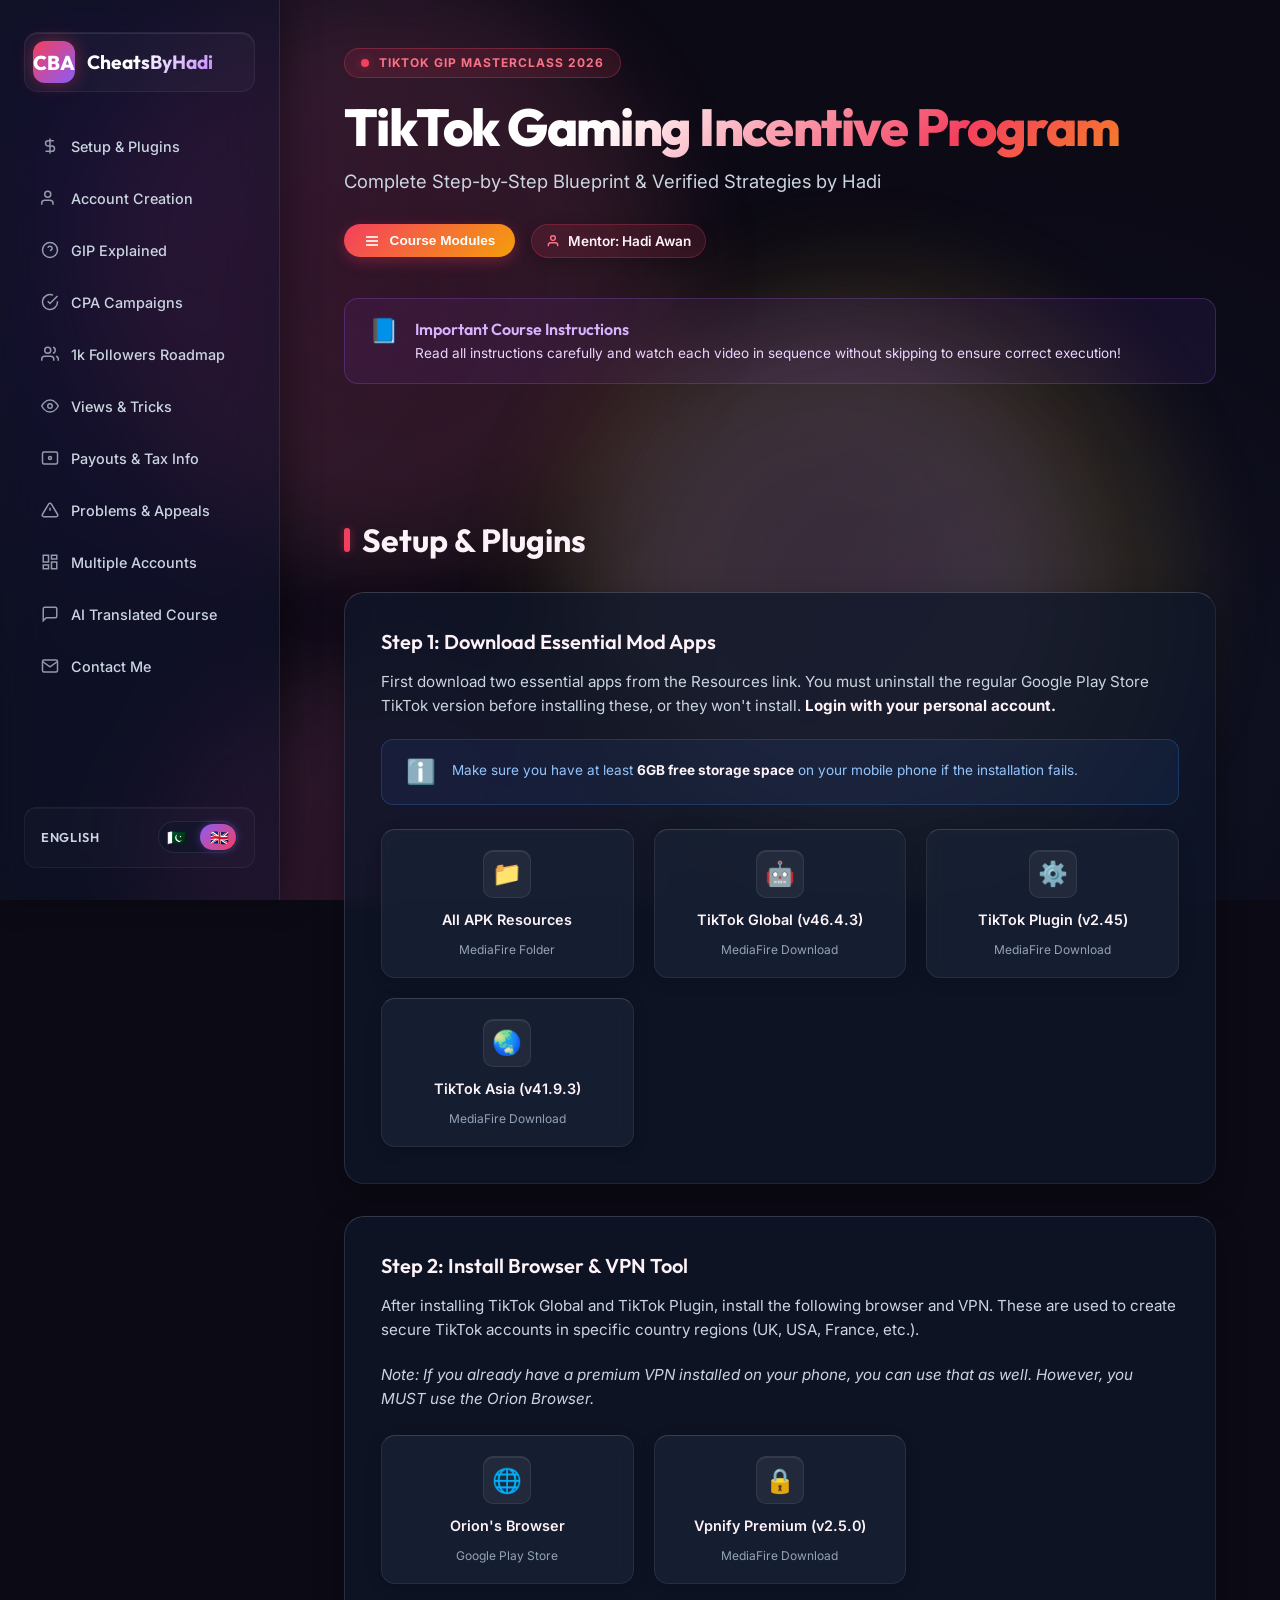
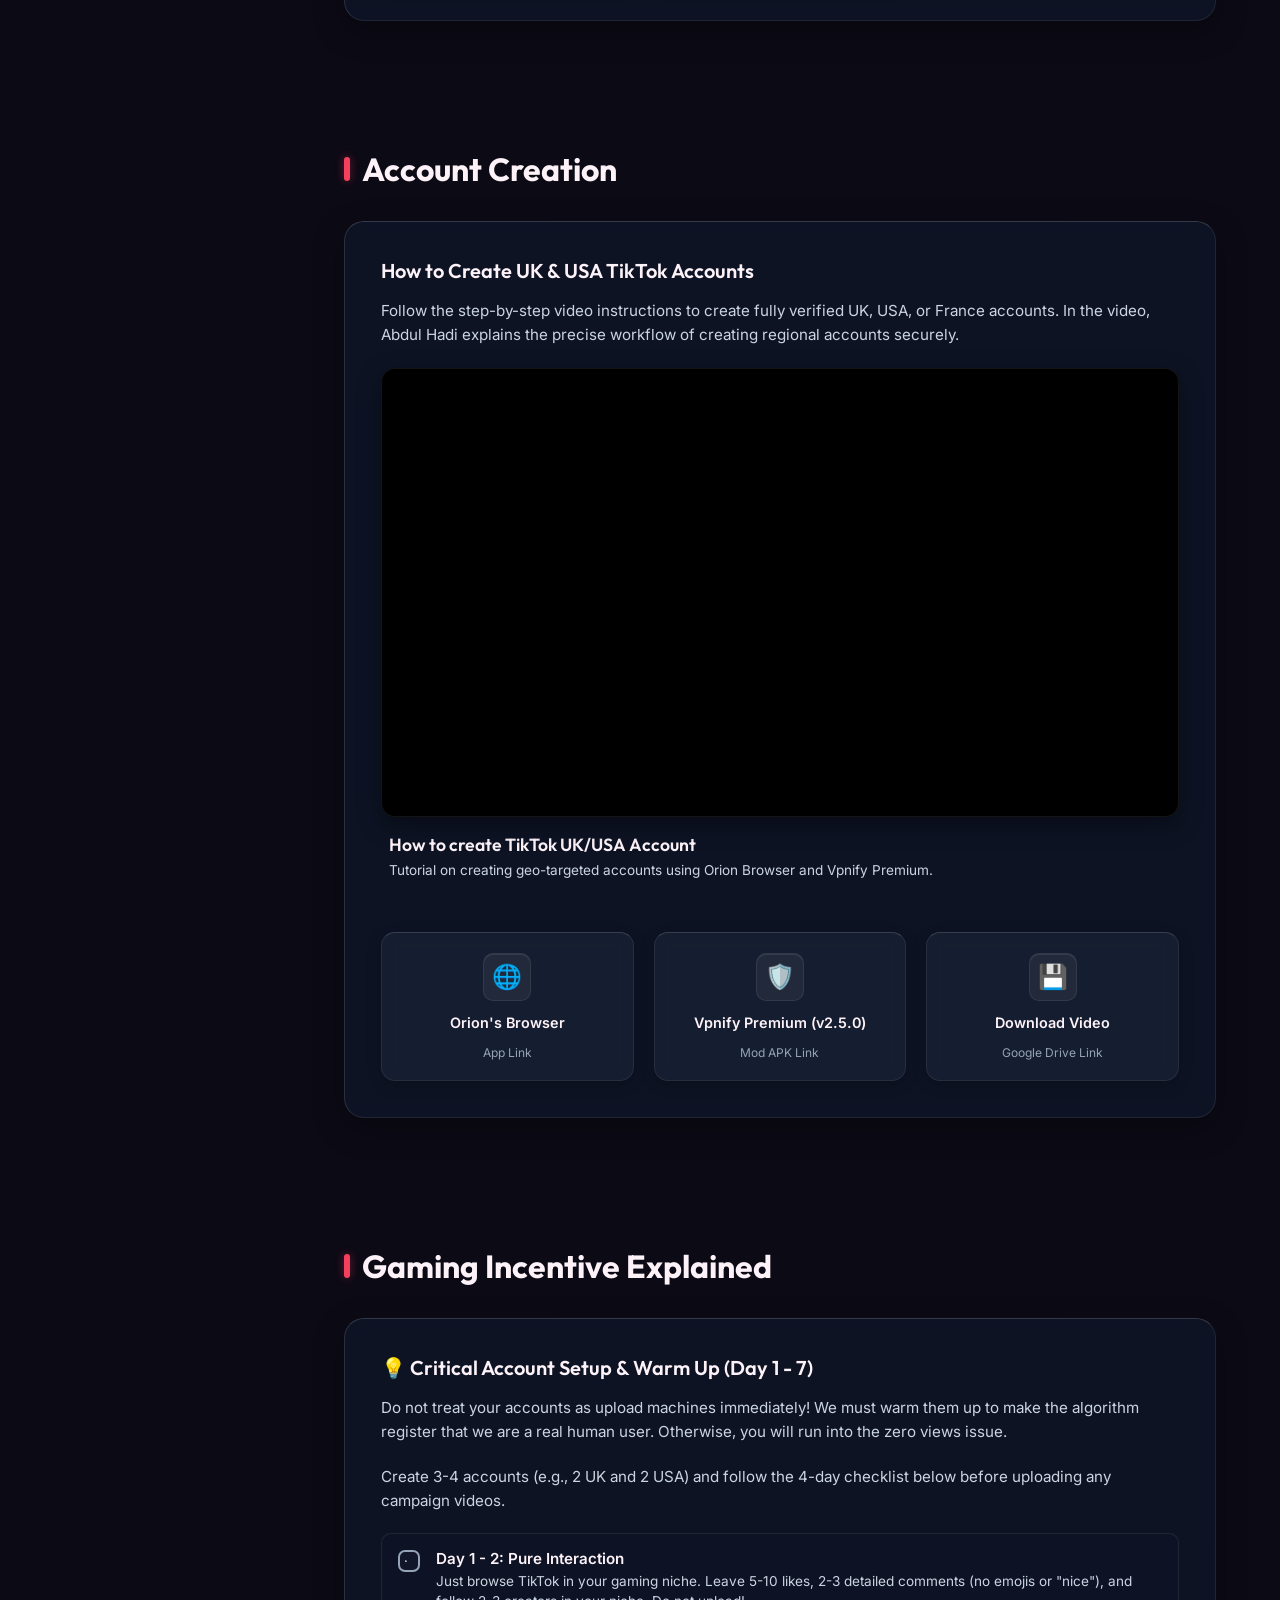
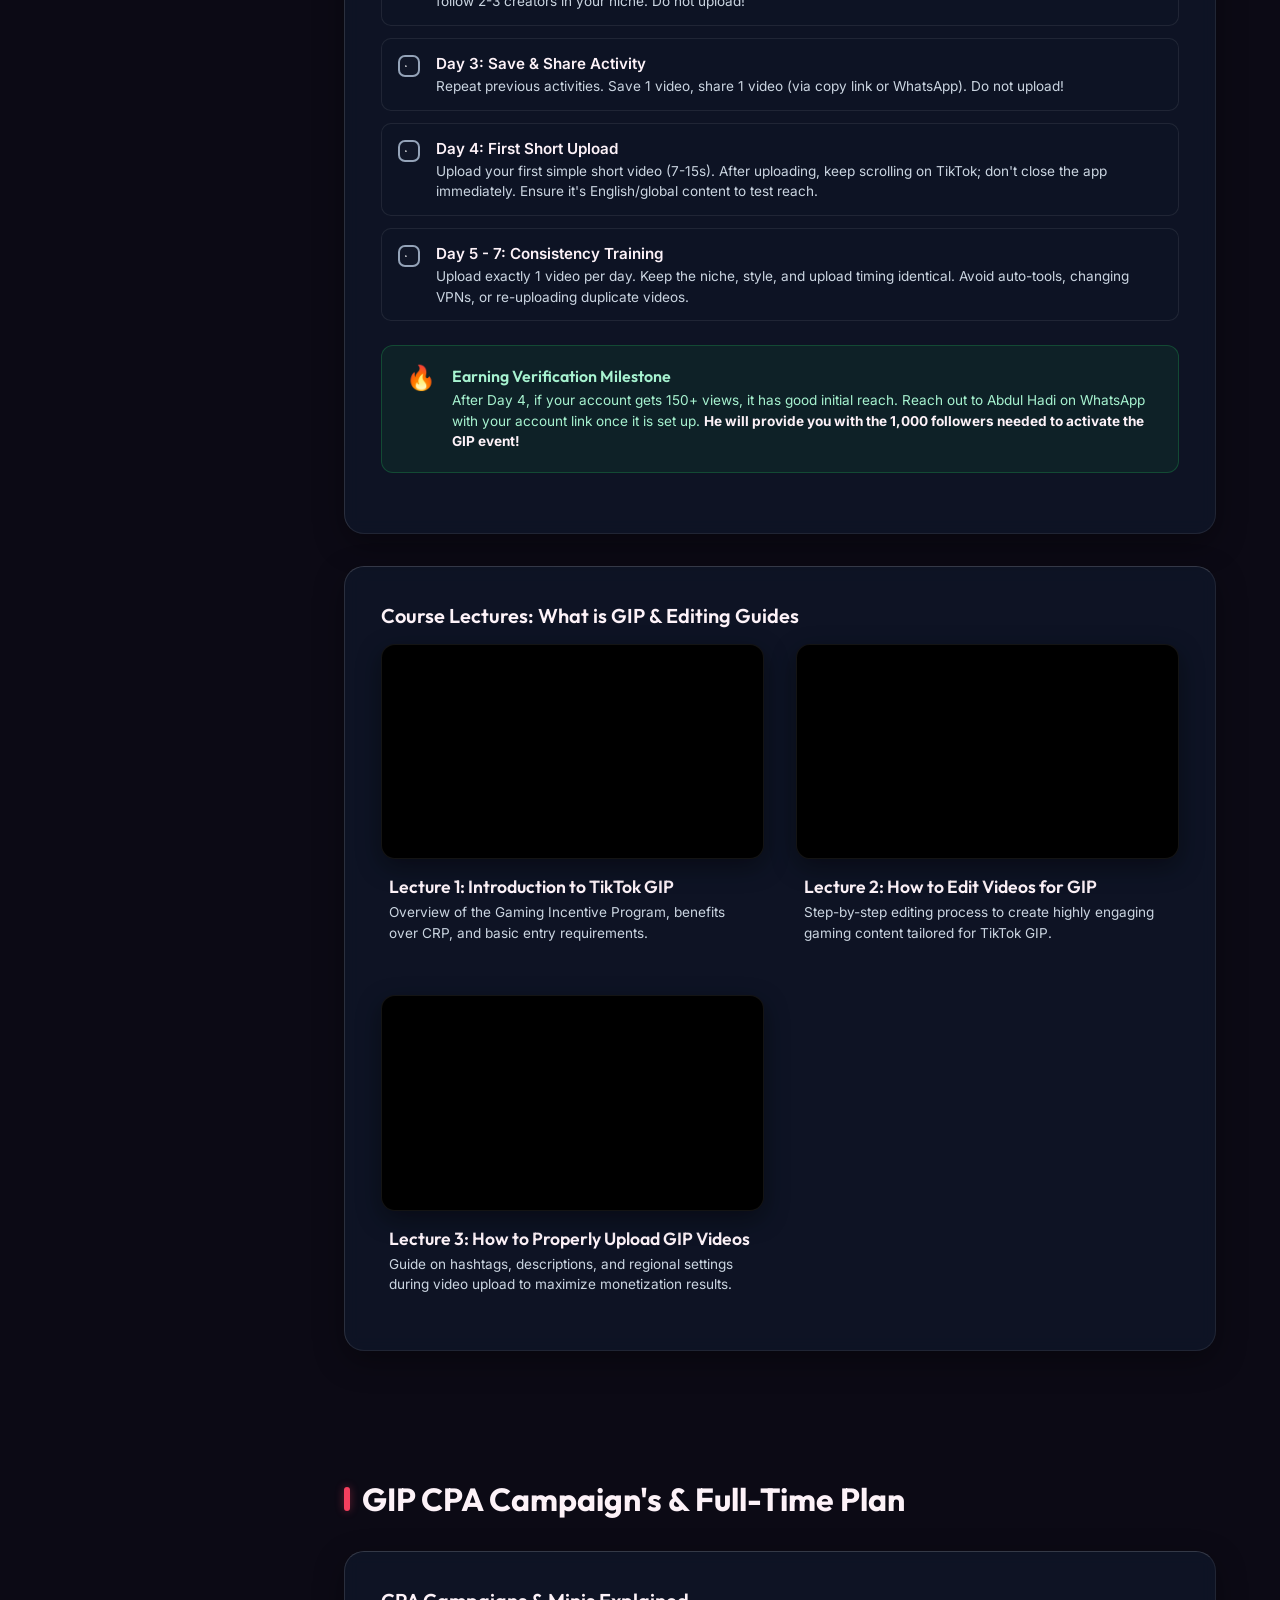
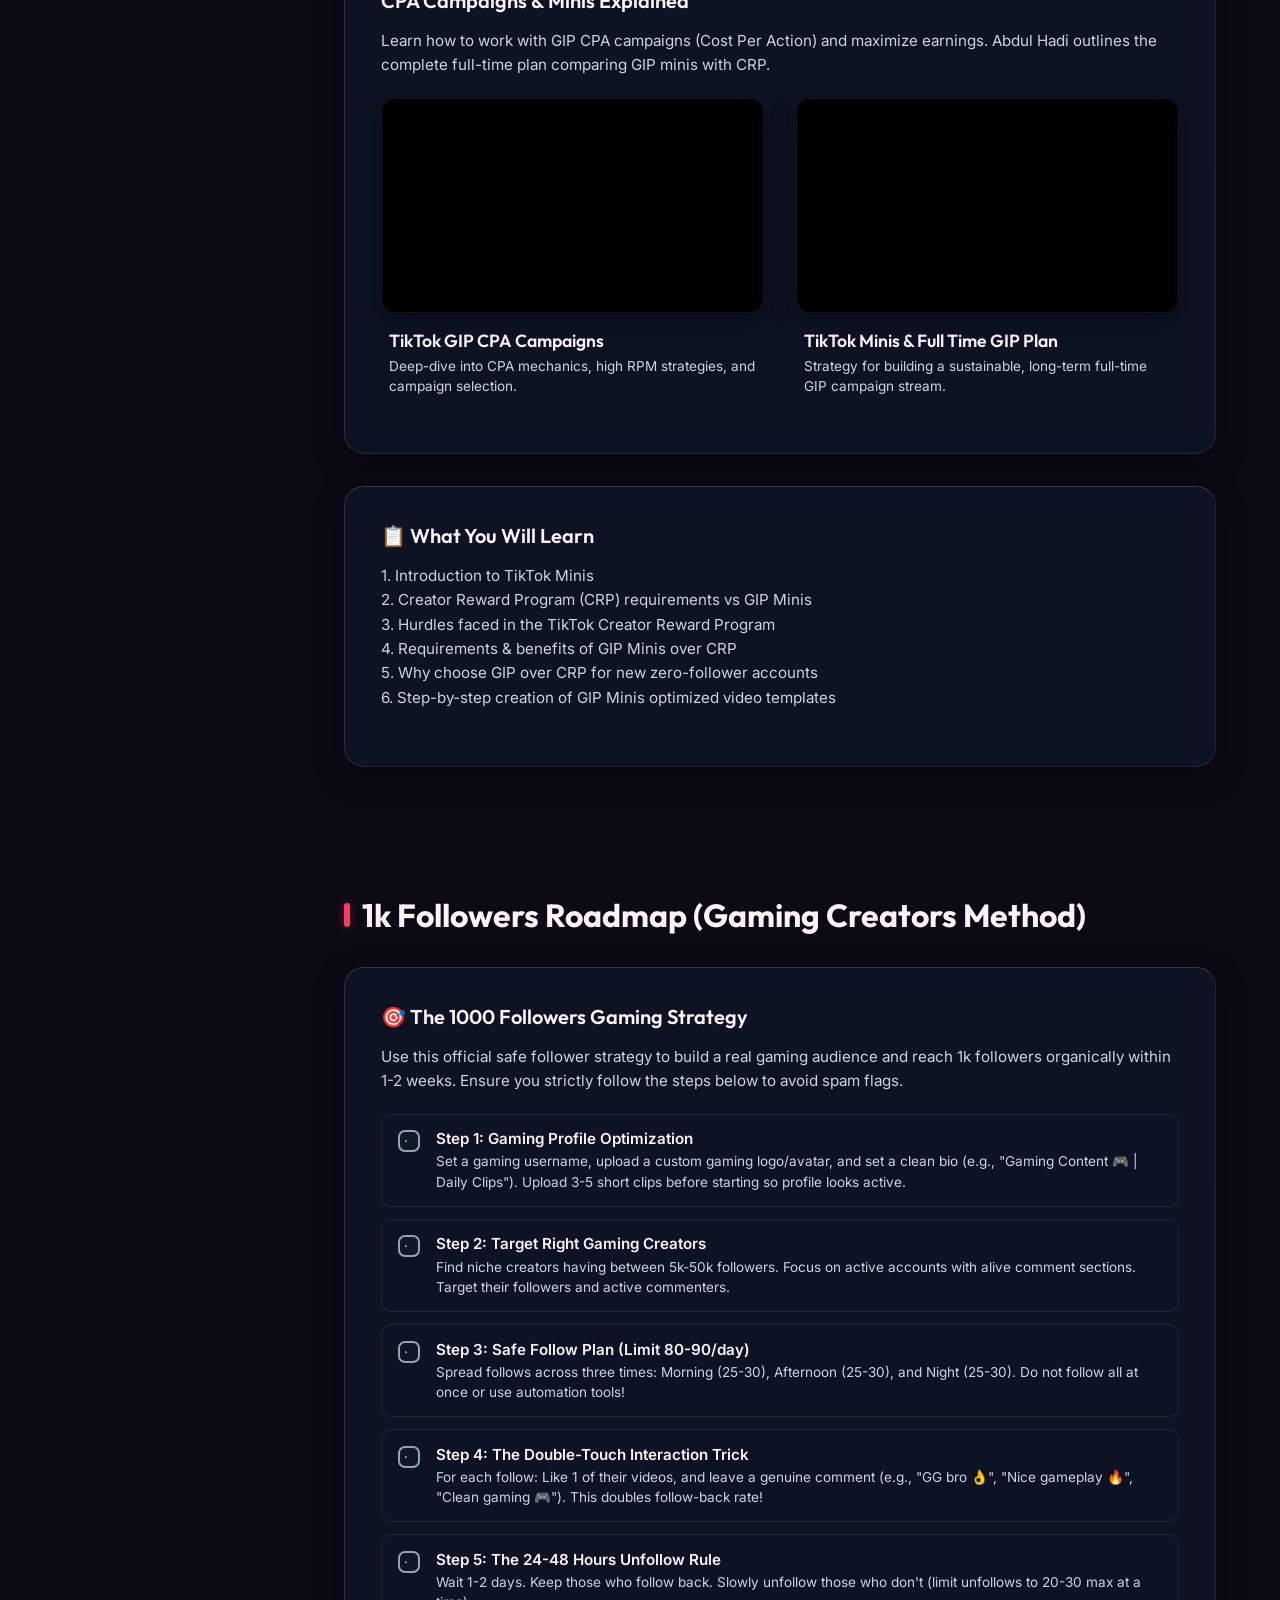
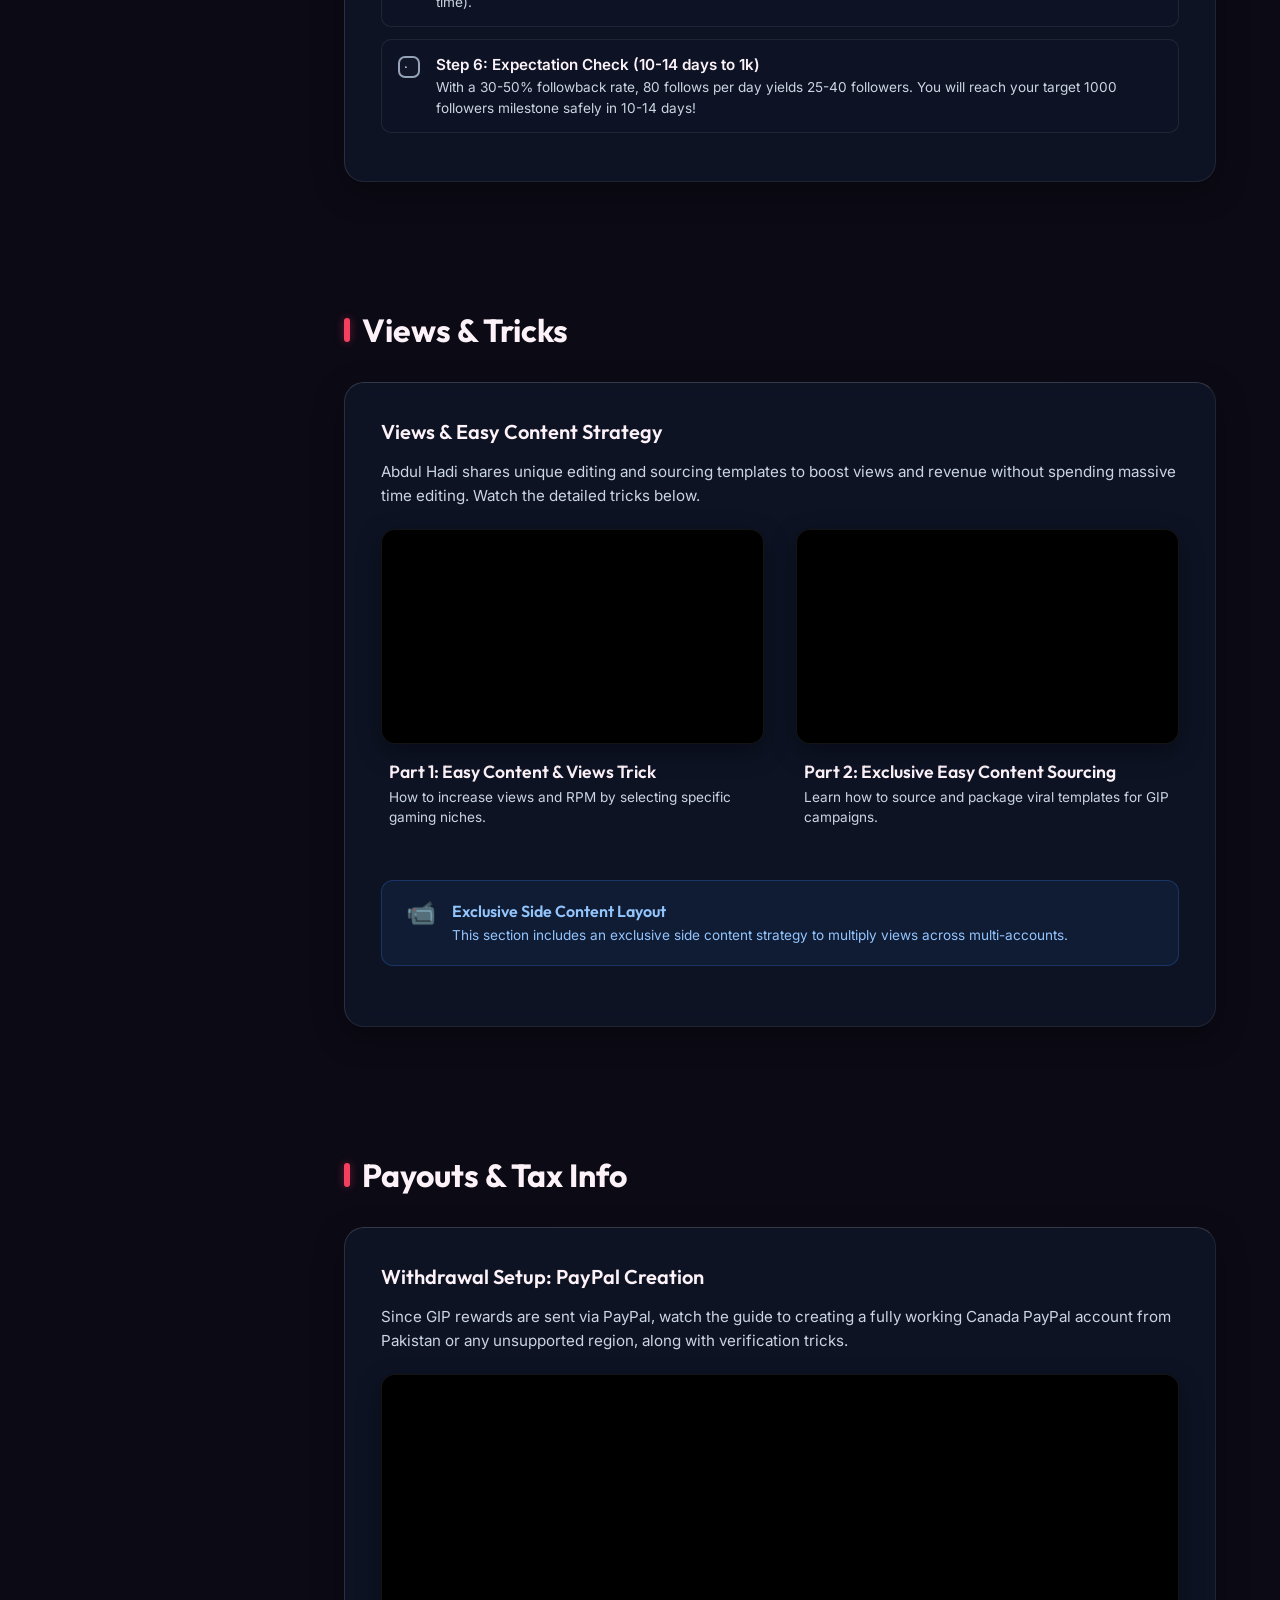
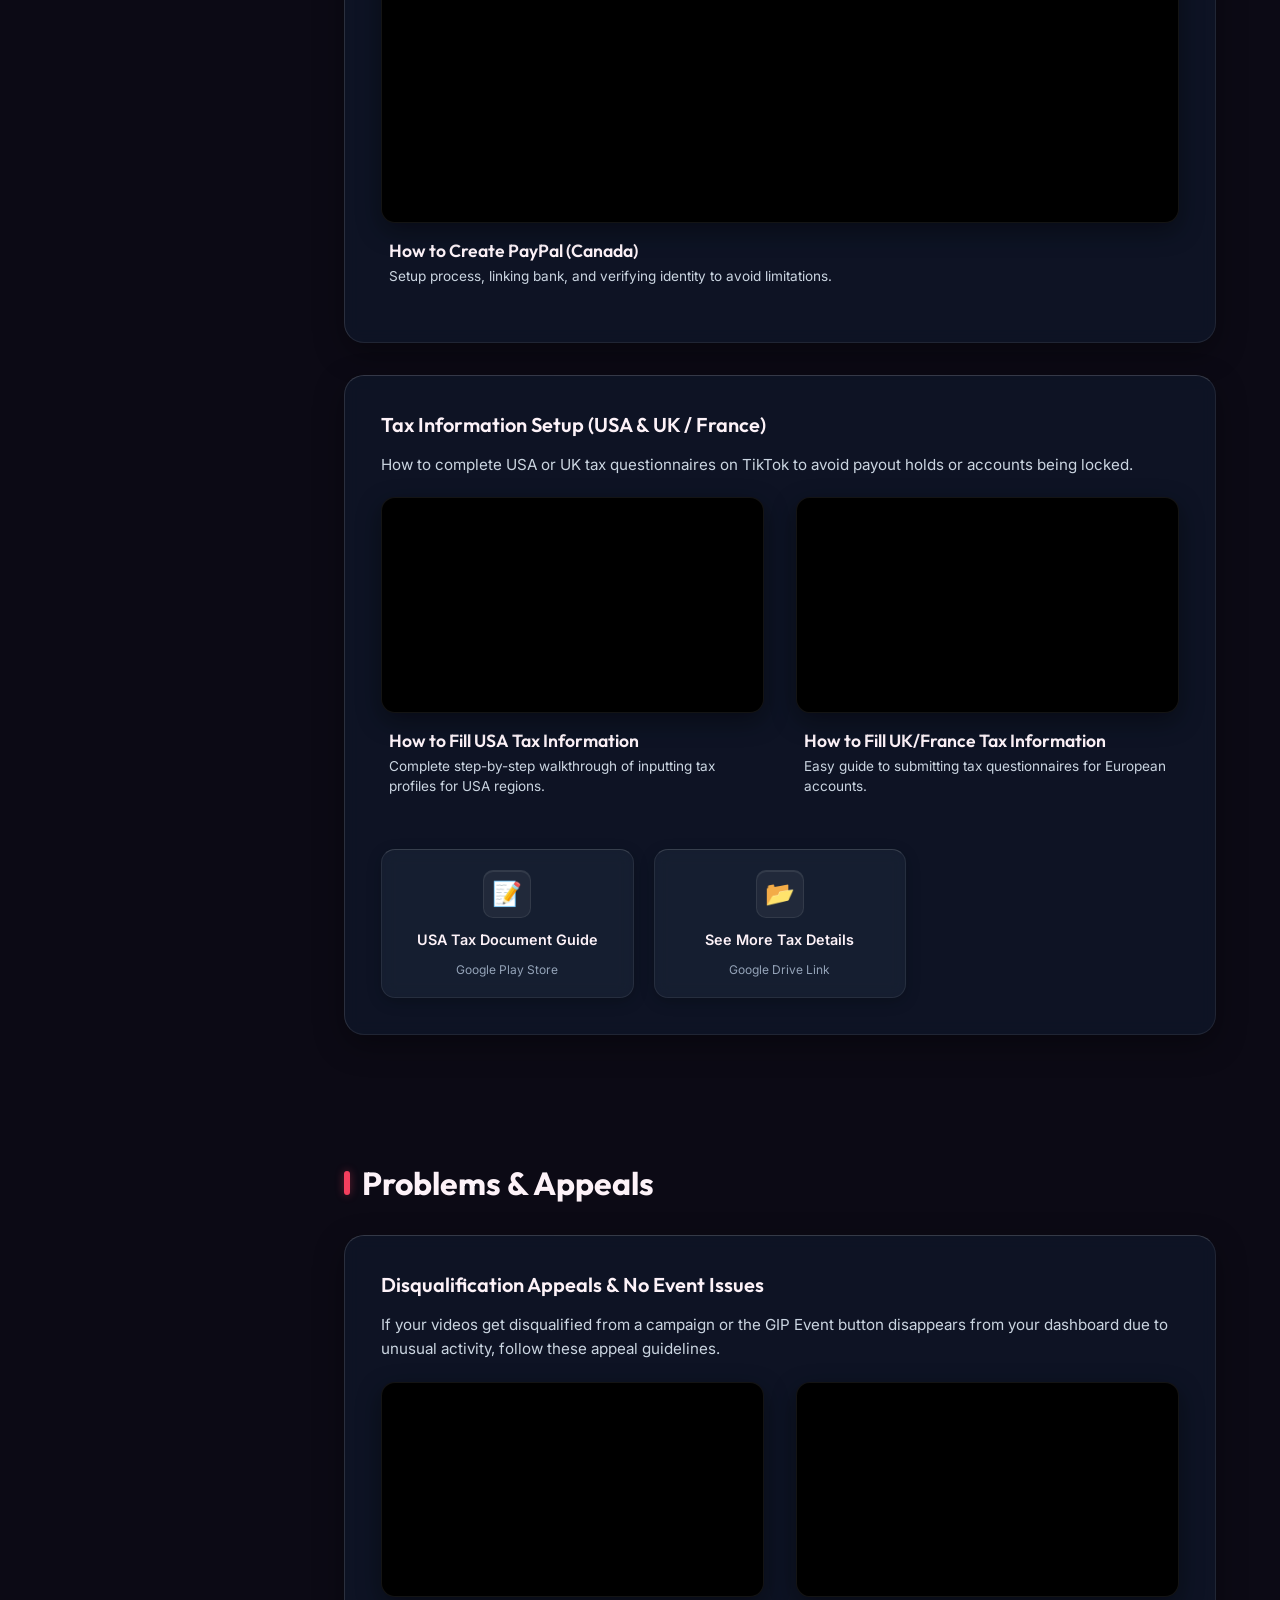
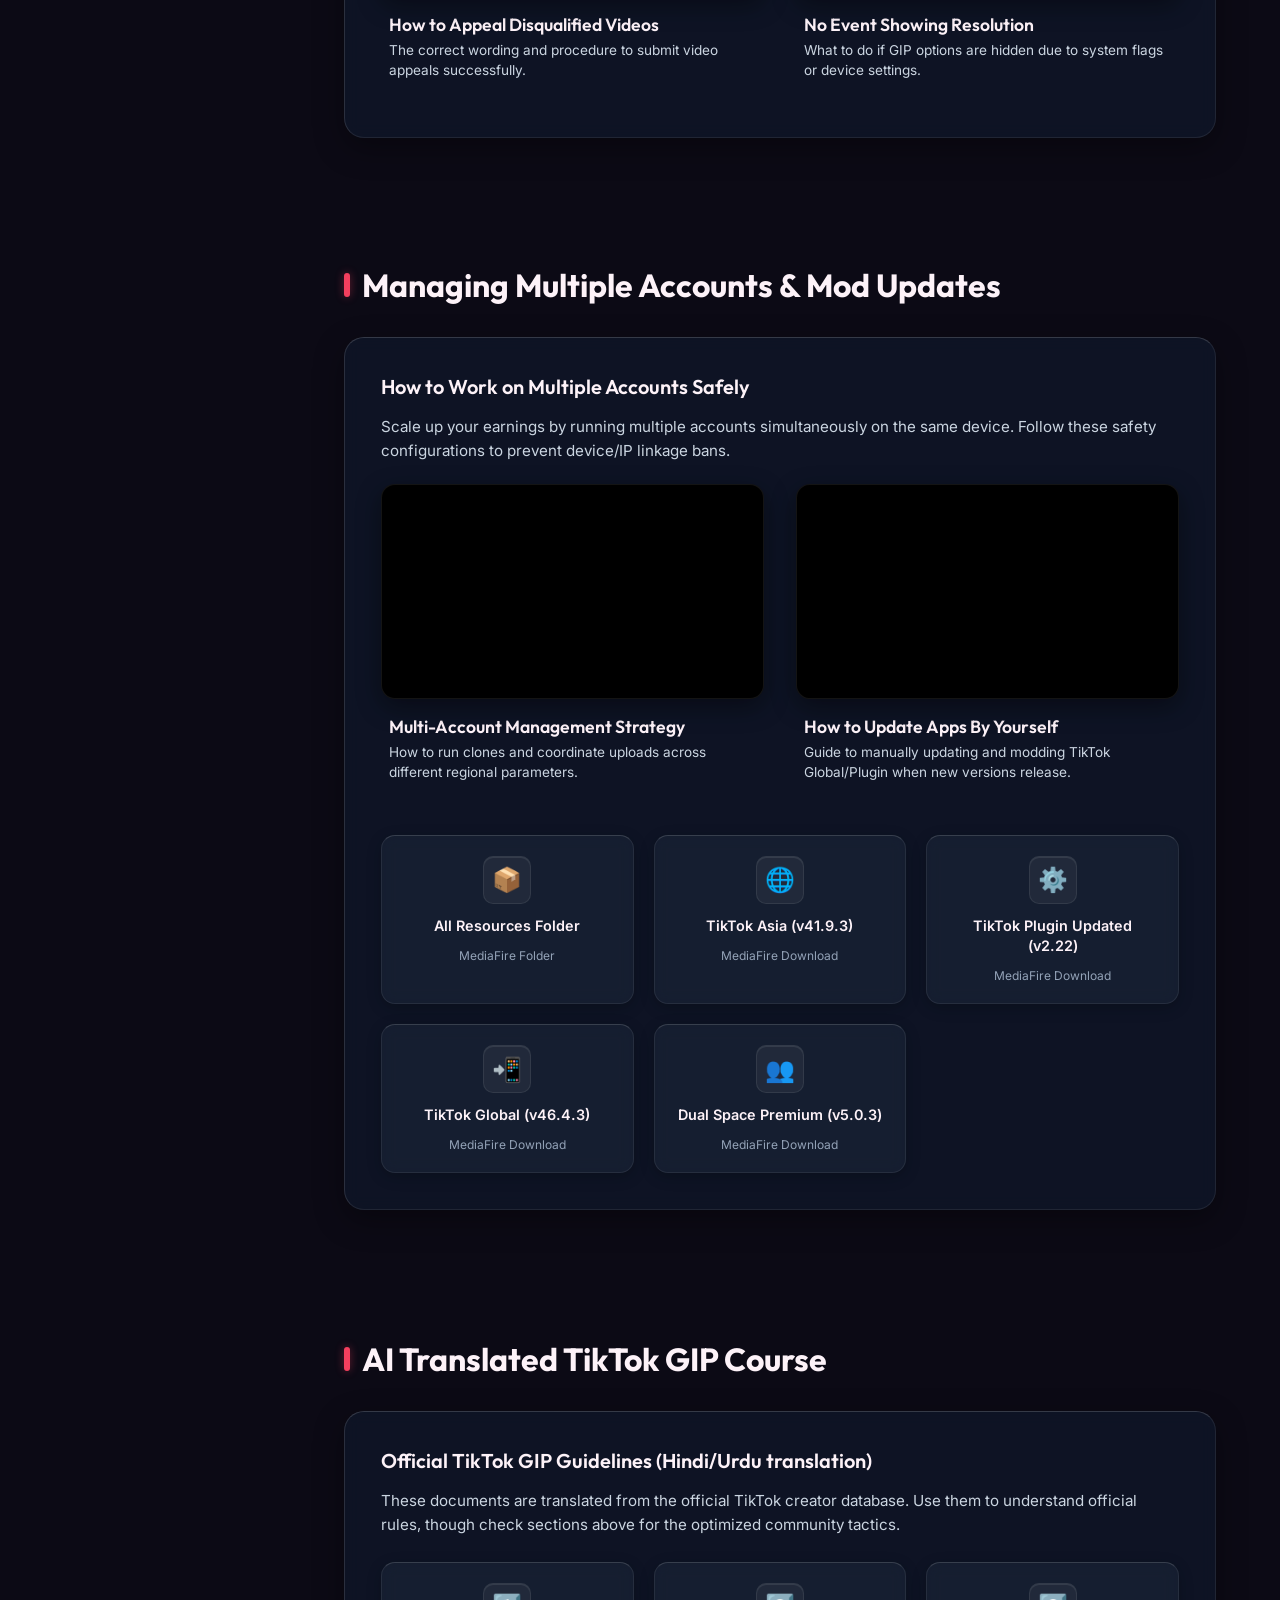
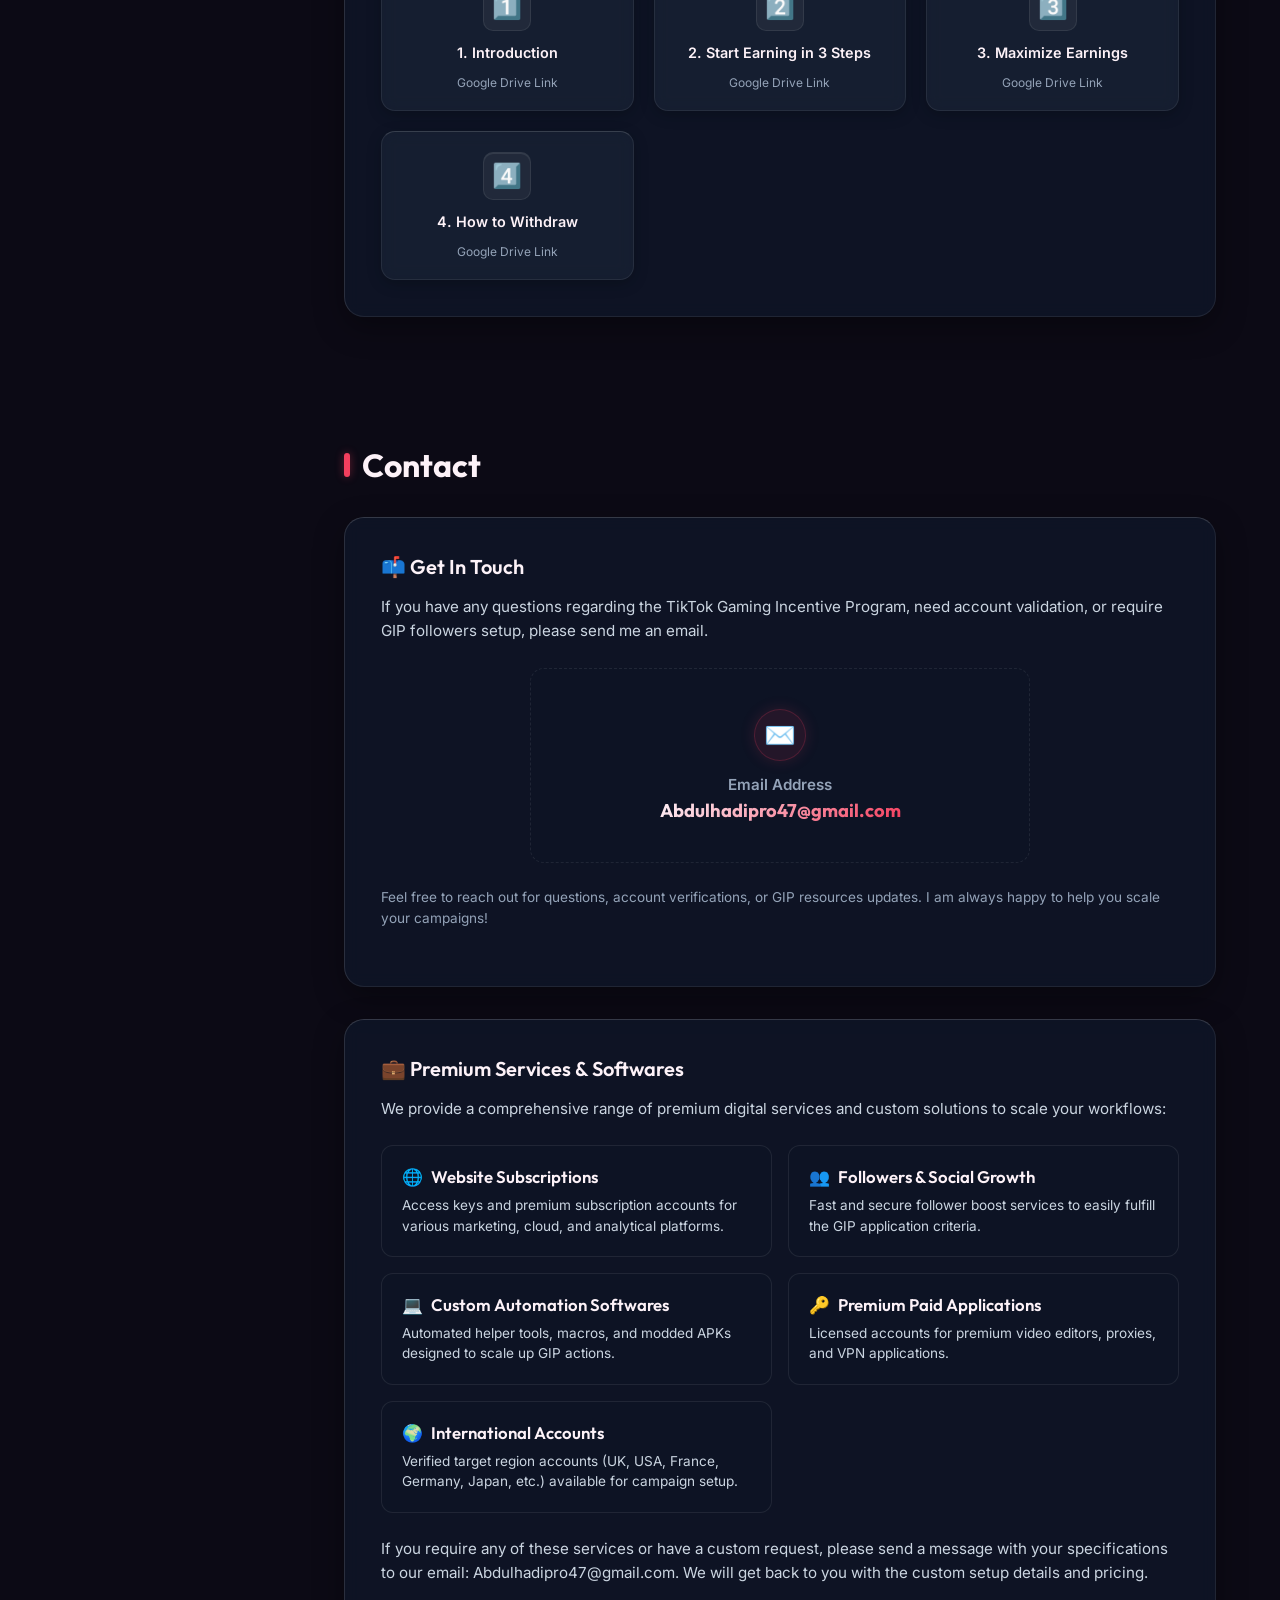
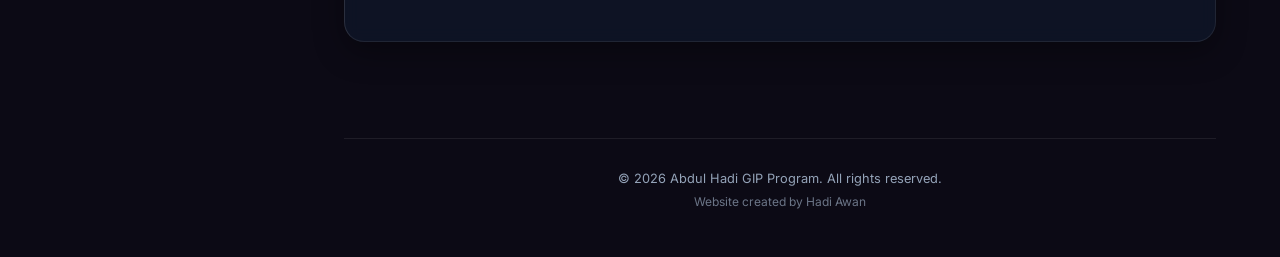
==== commit 79908e31: "Done moblie view perfect" ====
--- a/gip_app/assets/index.html
+++ b/gip_app/assets/index.html
@@ -761,15 +761,14 @@
                 <div class="card-title" data-i18n="contactCard1Title">📫 Get In Touch</div>
                 <p data-i18n="contactCard1Desc">If you have any questions regarding the TikTok Gaming Incentive Program, need account validation, or require GIP followers setup, please send me an email.</p>
 
-                <div class="resources-grid" style="grid-template-columns: 1fr; max-width: 500px; margin-top: 1.5rem;">
-                    <a href="mailto:Abdulhadipro47@gmail.com" class="resource-card"
-                        style="flex-direction: row; text-align: left; padding: 1.5rem; gap: 1.5rem;">
-                        <div class="resource-icon" style="flex-shrink: 0;">✉️</div>
-                        <div>
-                            <div class="resource-title" style="font-size: 1.1rem; margin-bottom: 0.2rem;" data-i18n="contactResTitle">Email Address</div>
-                            <div class="resource-subtitle" style="font-size: 0.9rem; color: var(--accent-purple);">Abdulhadipro47@gmail.com</div>
-                        </div>
-                    </a>
+                <div class="email-display-container">
+                    <div class="email-icon">✉️</div>
+                    <div>
+                        <div class="resource-title" style="font-size: 0.95rem; color: var(--text-muted); margin-bottom: 0.2rem;" data-i18n="contactResTitle">Email Address</div>
+                        <a href="mailto:Abdulhadipro47@gmail.com" class="email-link">
+                            Abdulhadipro47@gmail.com
+                        </a>
+                    </div>
                 </div>
                 <p style="margin-top: 1.5rem; font-size: 0.85rem; color: var(--text-muted);" data-i18n="contactFoot">Feel free to reach out for questions, account verifications, or GIP resources updates. I am always happy to help you scale your campaigns!</p>
             </div>
@@ -802,6 +801,12 @@
                         </div>
                         <p style="font-size: 0.85rem; color: var(--text-secondary); line-height: 1.5; margin-bottom: 0;" data-i18n="serviceAppDesc">Licensed accounts for premium video editors, proxies, and VPN applications.</p>
                     </div>
+                    <div style="background: rgba(15, 23, 42, 0.3); border: 1px solid var(--border-color); border-radius: 12px; padding: 1.25rem;">
+                        <div style="font-family: 'Outfit', sans-serif; font-size: 1.05rem; font-weight: 600; color: var(--text-primary); margin-bottom: 0.5rem; display: flex; align-items: center; gap: 0.5rem;">
+                            <span style="color: var(--accent-purple);">🌍</span> <span data-i18n="serviceAccTitle">International Accounts</span>
+                        </div>
+                        <p style="font-size: 0.85rem; color: var(--text-secondary); line-height: 1.5; margin-bottom: 0;" data-i18n="serviceAccDesc">Verified target region accounts (UK, USA, France, Germany, Japan, etc.) available for campaign setup.</p>
+                    </div>
                 </div>
                 <p data-i18n="serviceFoot">If you require any of these services or have a custom request, please send a message with your specifications to our email: <a href="mailto:Abdulhadipro47@gmail.com" style="color: var(--accent-purple); text-decoration: none; font-weight: 600; border-bottom: 1px dashed var(--accent-purple);">Abdulhadipro47@gmail.com</a>. We will get back to you with the custom setup details and pricing.</p>
             </div>
--- a/gip_app/assets/index.css
+++ b/gip_app/assets/index.css
@@ -177,7 +177,10 @@
 }
 
 aside::-webkit-scrollbar {
-    display: none; /* Hide scrollbar for Chrome, Safari and Opera */
+    width: 0 !important;
+    height: 0 !important;
+    display: none !important;
+    background: transparent !important;
 }
 
 .logo-area {
@@ -1126,5 +1129,78 @@
     border-color: rgba(244, 63, 94, 0.4);
 }
 
-
-
+/* Contact Email Display */
+.email-display-container {
+    text-align: center;
+    padding: 2.5rem 1rem;
+    display: flex;
+    flex-direction: column;
+    align-items: center;
+    gap: 0.85rem;
+    background: rgba(15, 23, 42, 0.15);
+    border-radius: 14px;
+    border: 1px dashed rgba(255, 255, 255, 0.08);
+    margin: 1.5rem auto;
+    max-width: 500px;
+}
+
+.email-icon {
+    width: 52px;
+    height: 52px;
+    font-size: 1.6rem;
+    background: rgba(244, 63, 94, 0.1);
+    border: 1px solid rgba(244, 63, 94, 0.2);
+    border-radius: 50%;
+    display: flex;
+    align-items: center;
+    justify-content: center;
+    box-shadow: 0 0 15px rgba(244, 63, 94, 0.15);
+    transition: all 0.3s ease;
+}
+
+.email-display-container:hover .email-icon {
+    transform: scale(1.1) rotate(15deg);
+    border-color: var(--accent-purple);
+    box-shadow: 0 0 20px rgba(139, 92, 246, 0.3);
+}
+
+.email-link {
+    font-family: 'Outfit', sans-serif;
+    font-size: clamp(0.85rem, 4.5vw, 1.15rem);
+    font-weight: 700;
+    word-break: break-all;
+    color: var(--text-primary);
+    text-decoration: none;
+    background: linear-gradient(135deg, var(--text-primary), var(--accent-purple));
+    -webkit-background-clip: text;
+    -webkit-text-fill-color: transparent;
+    transition: all 0.3s cubic-bezier(0.16, 1, 0.3, 1);
+    display: inline-block;
+    position: relative;
+}
+
+.email-link::after {
+    content: '';
+    position: absolute;
+    bottom: -2px;
+    left: 0;
+    width: 100%;
+    height: 1px;
+    background: linear-gradient(90deg, transparent, var(--accent-purple), transparent);
+    transform: scaleX(0.3);
+    opacity: 0;
+    transition: all 0.3s ease;
+}
+
+.email-link:hover {
+    transform: translateY(-2px);
+    text-shadow: 0 0 12px rgba(139, 92, 246, 0.2);
+}
+
+.email-link:hover::after {
+    transform: scaleX(1);
+    opacity: 1;
+}
+
+
+
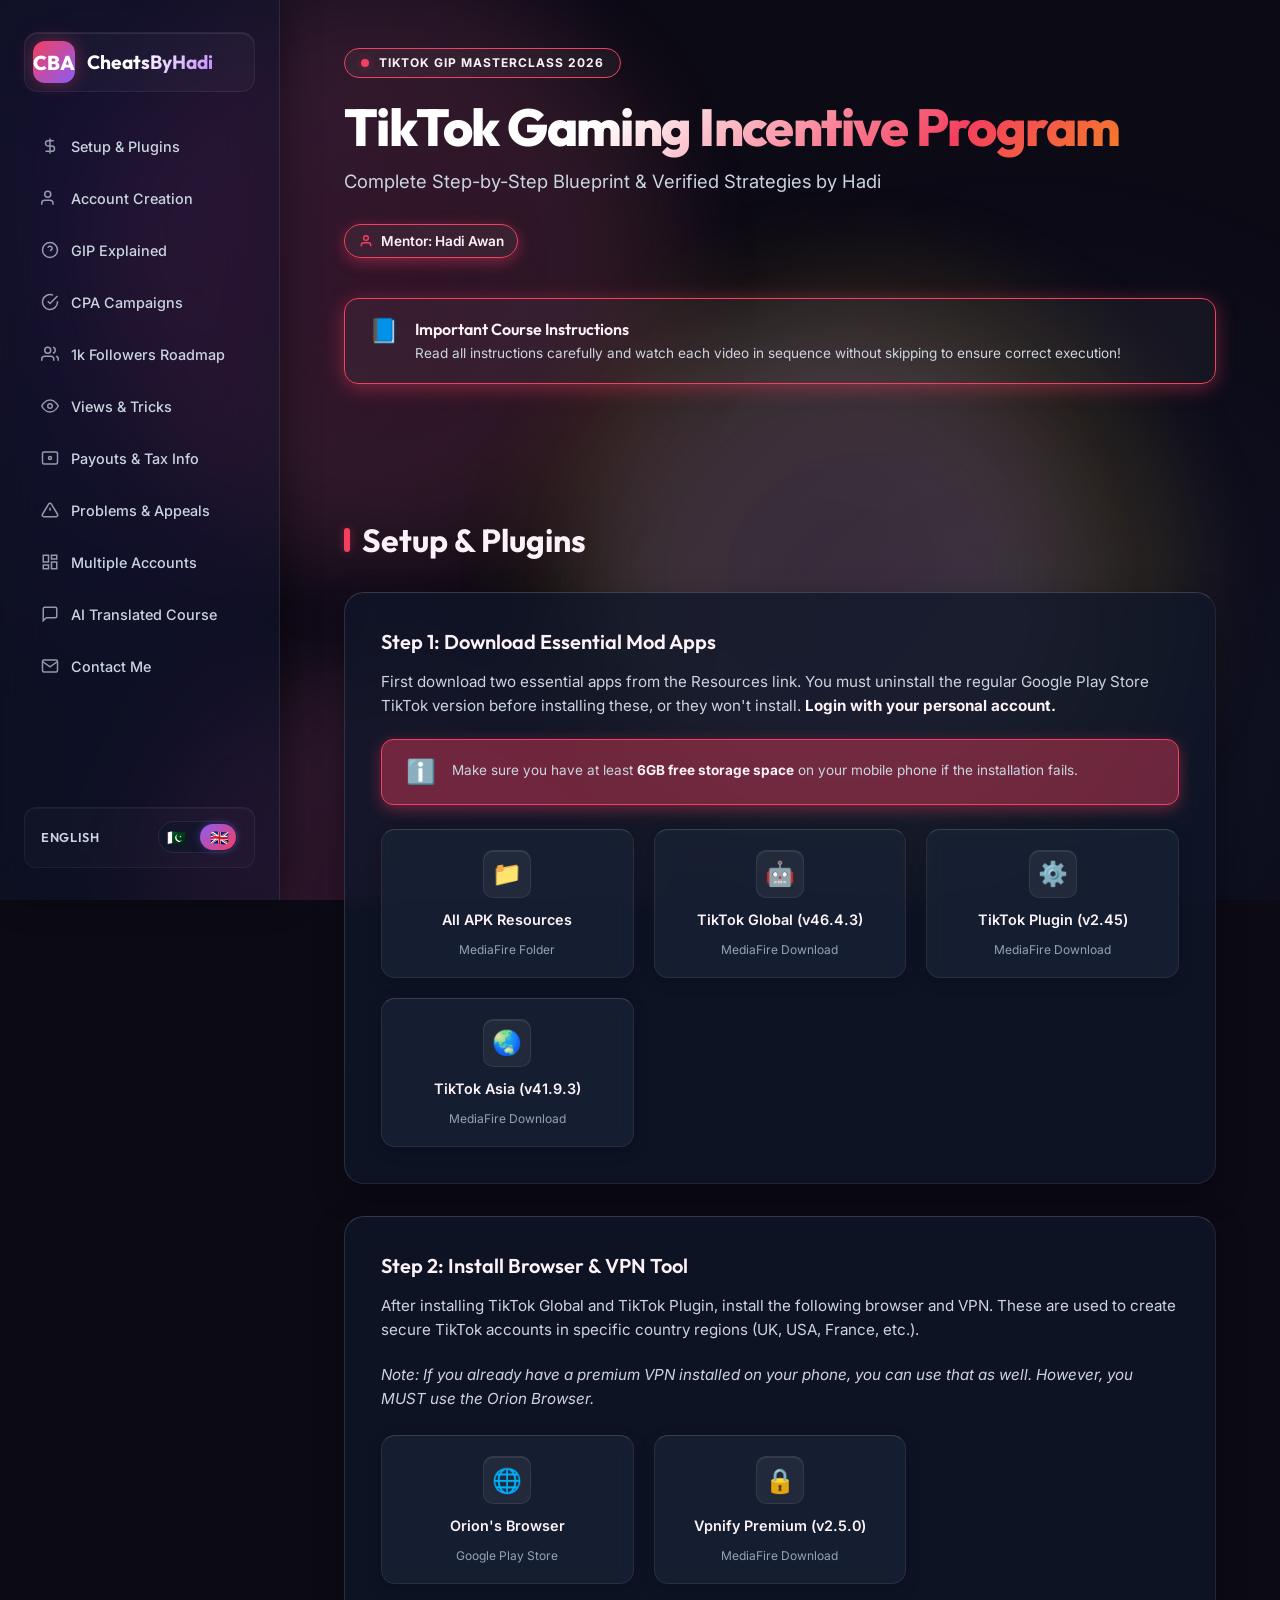
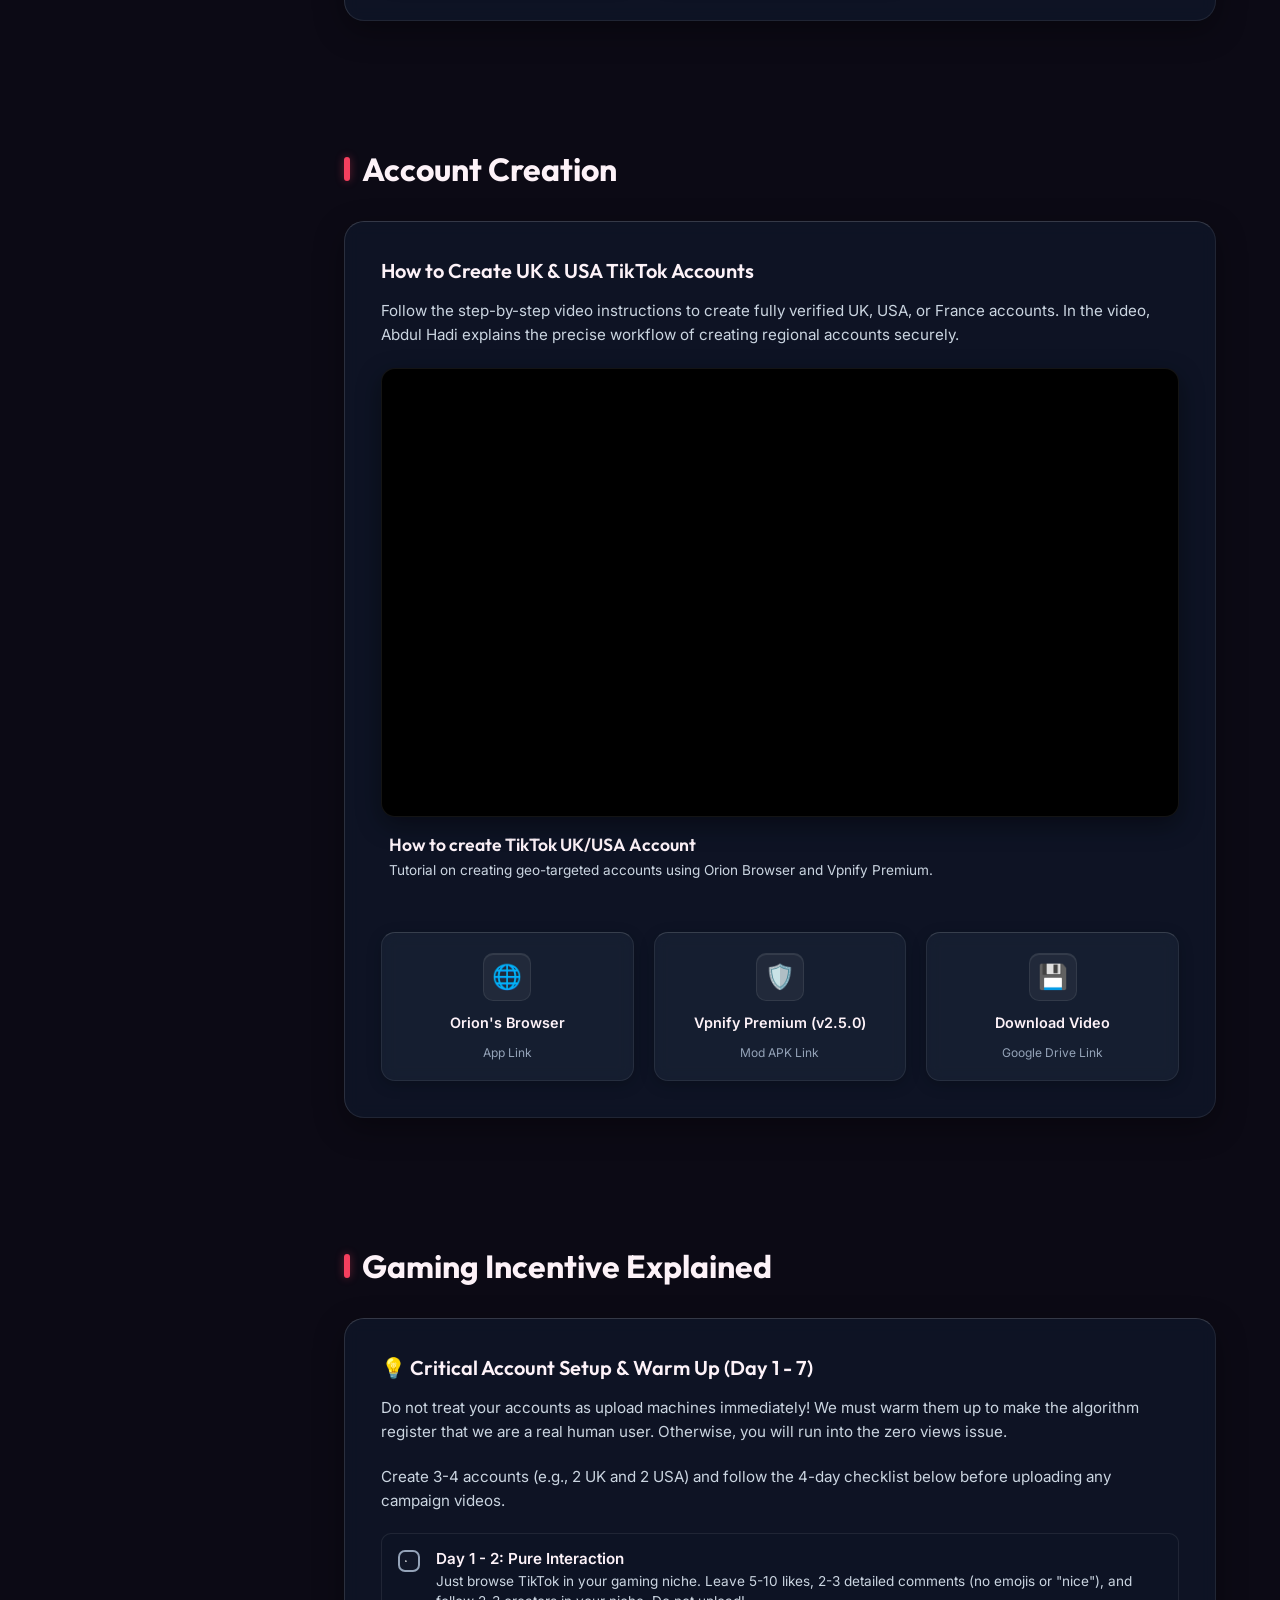
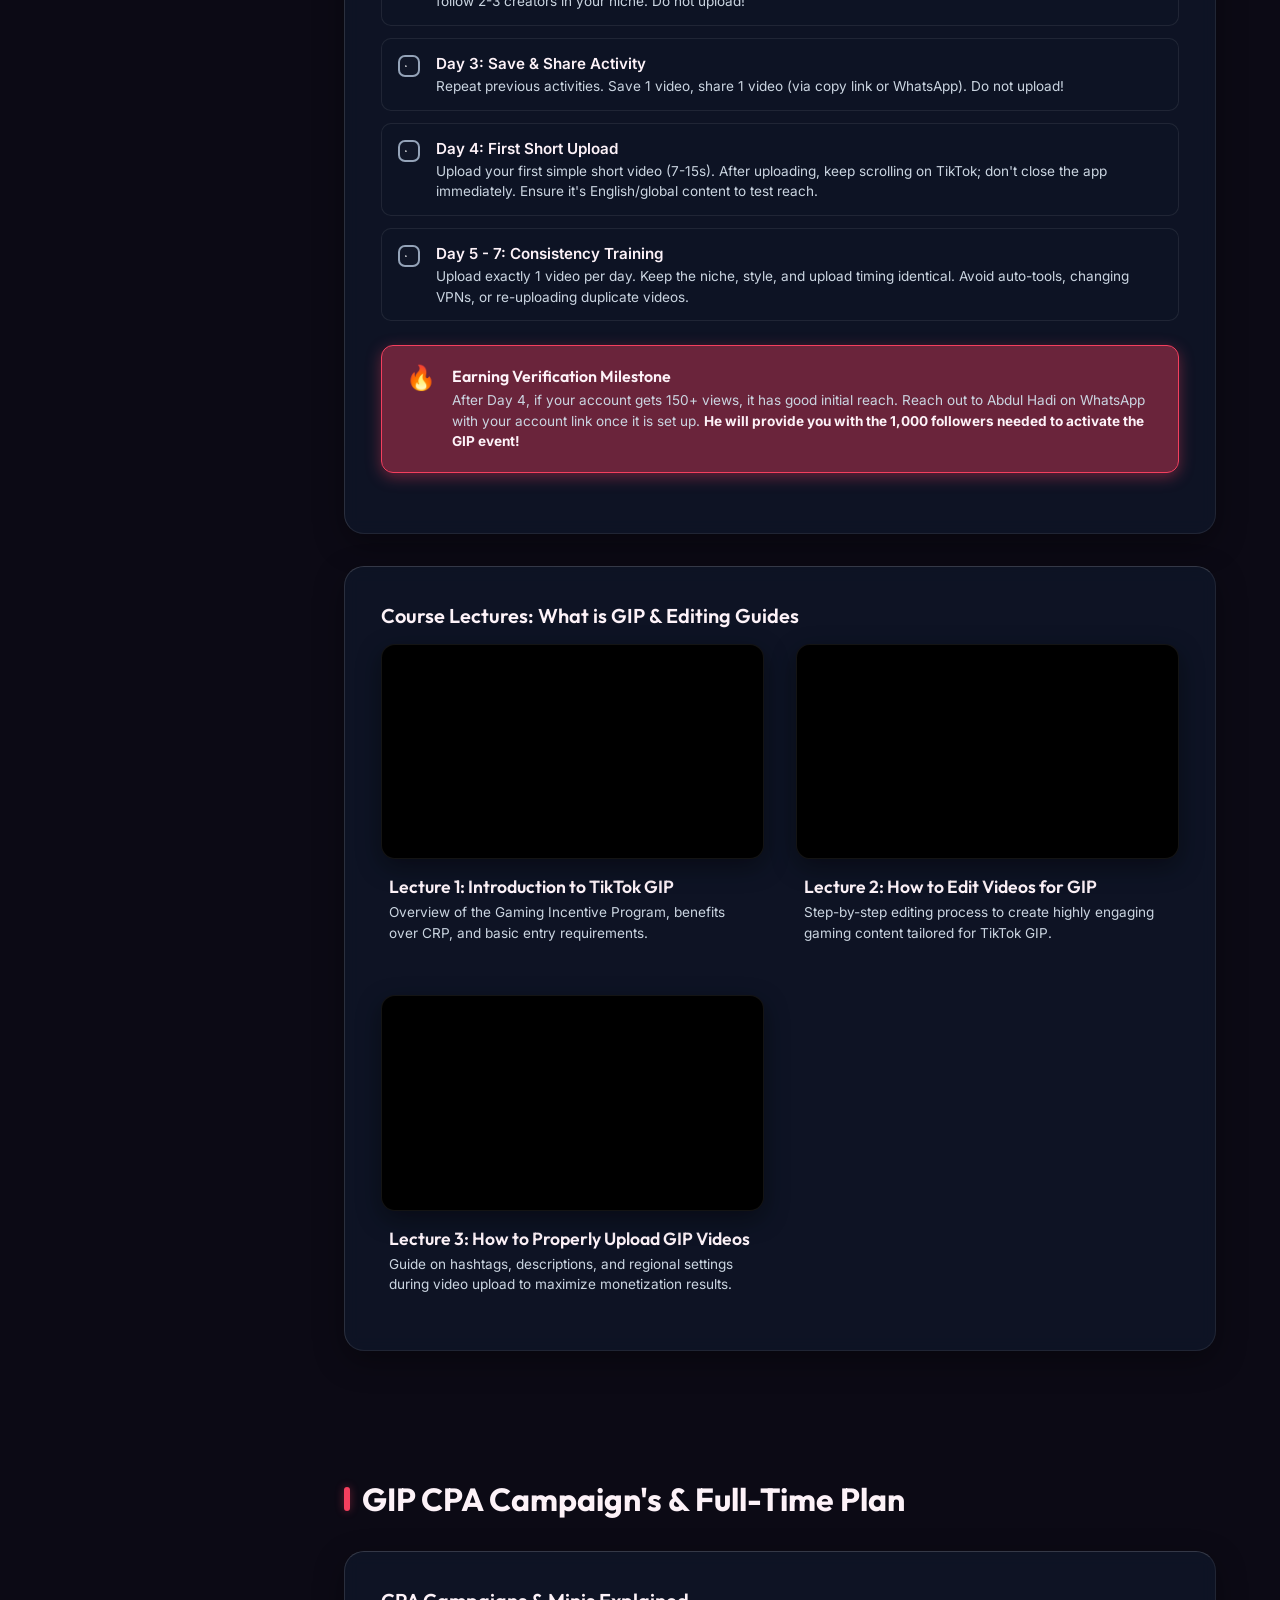
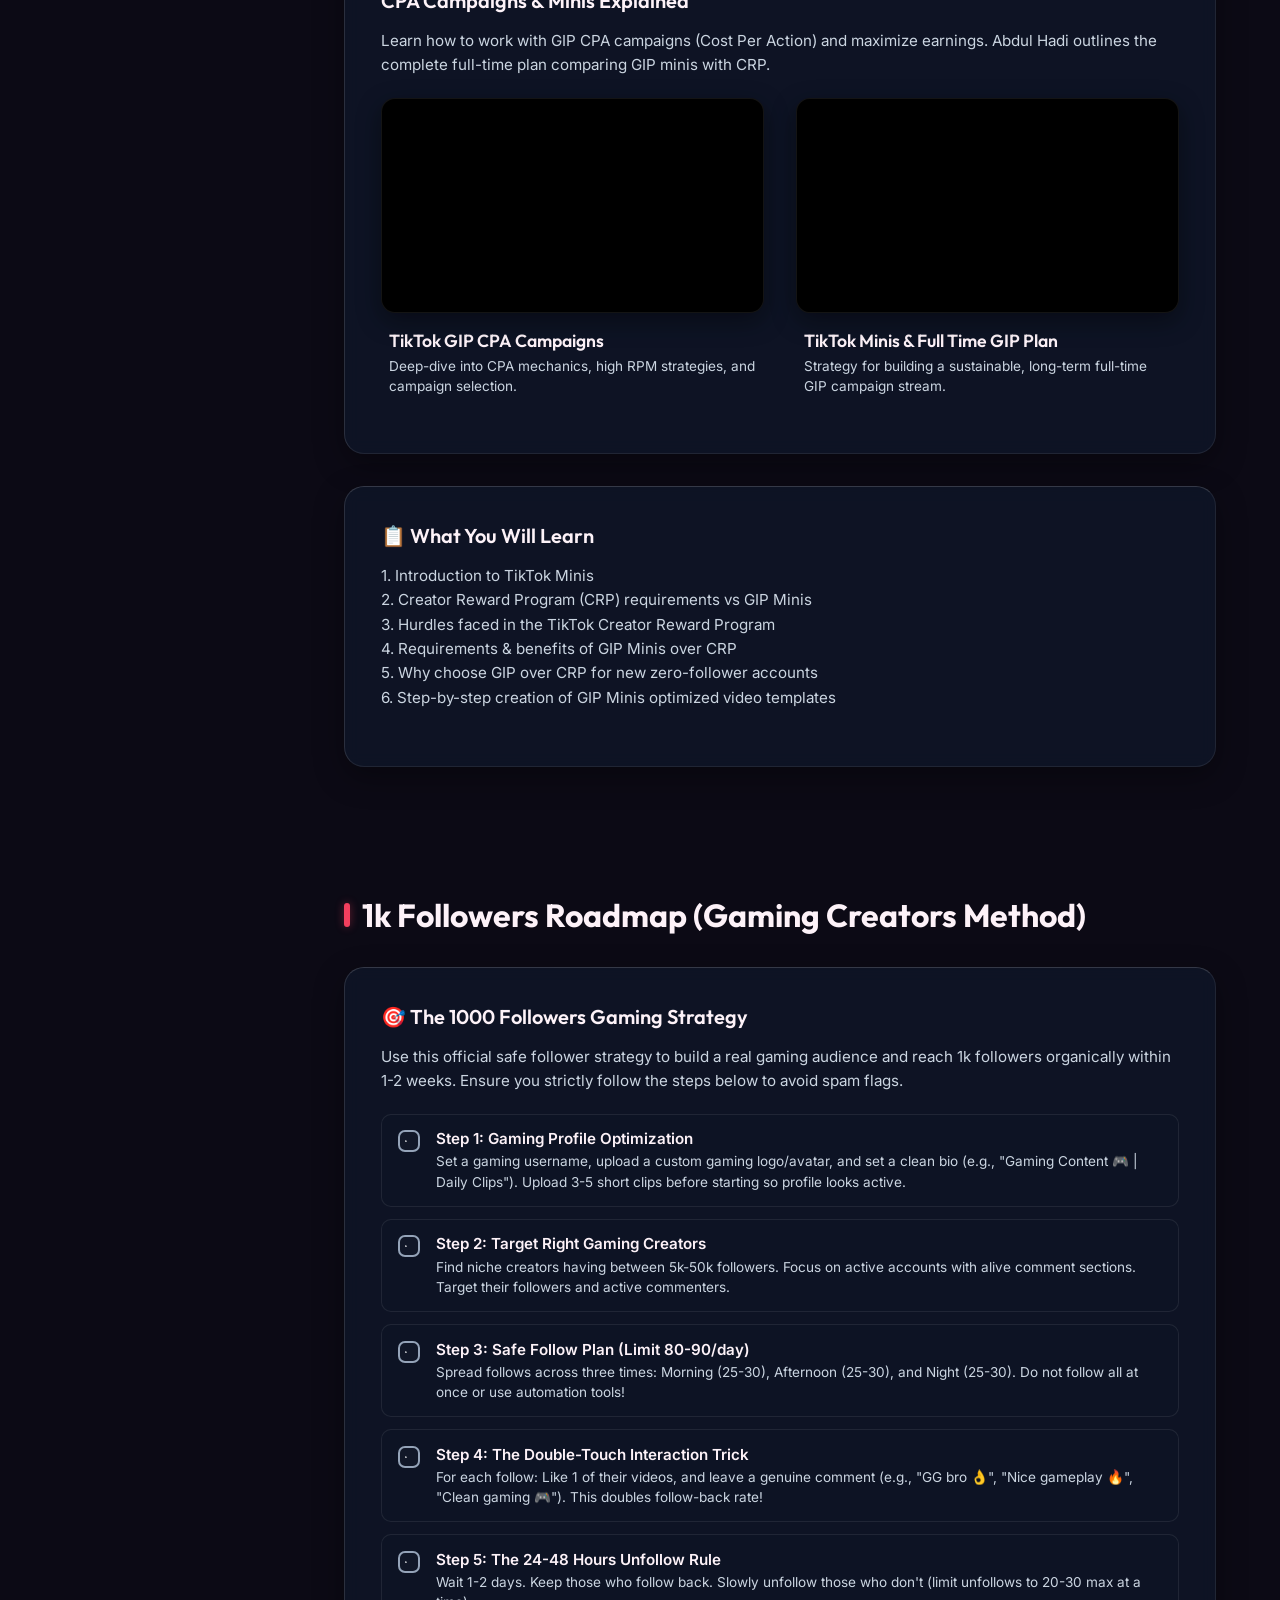
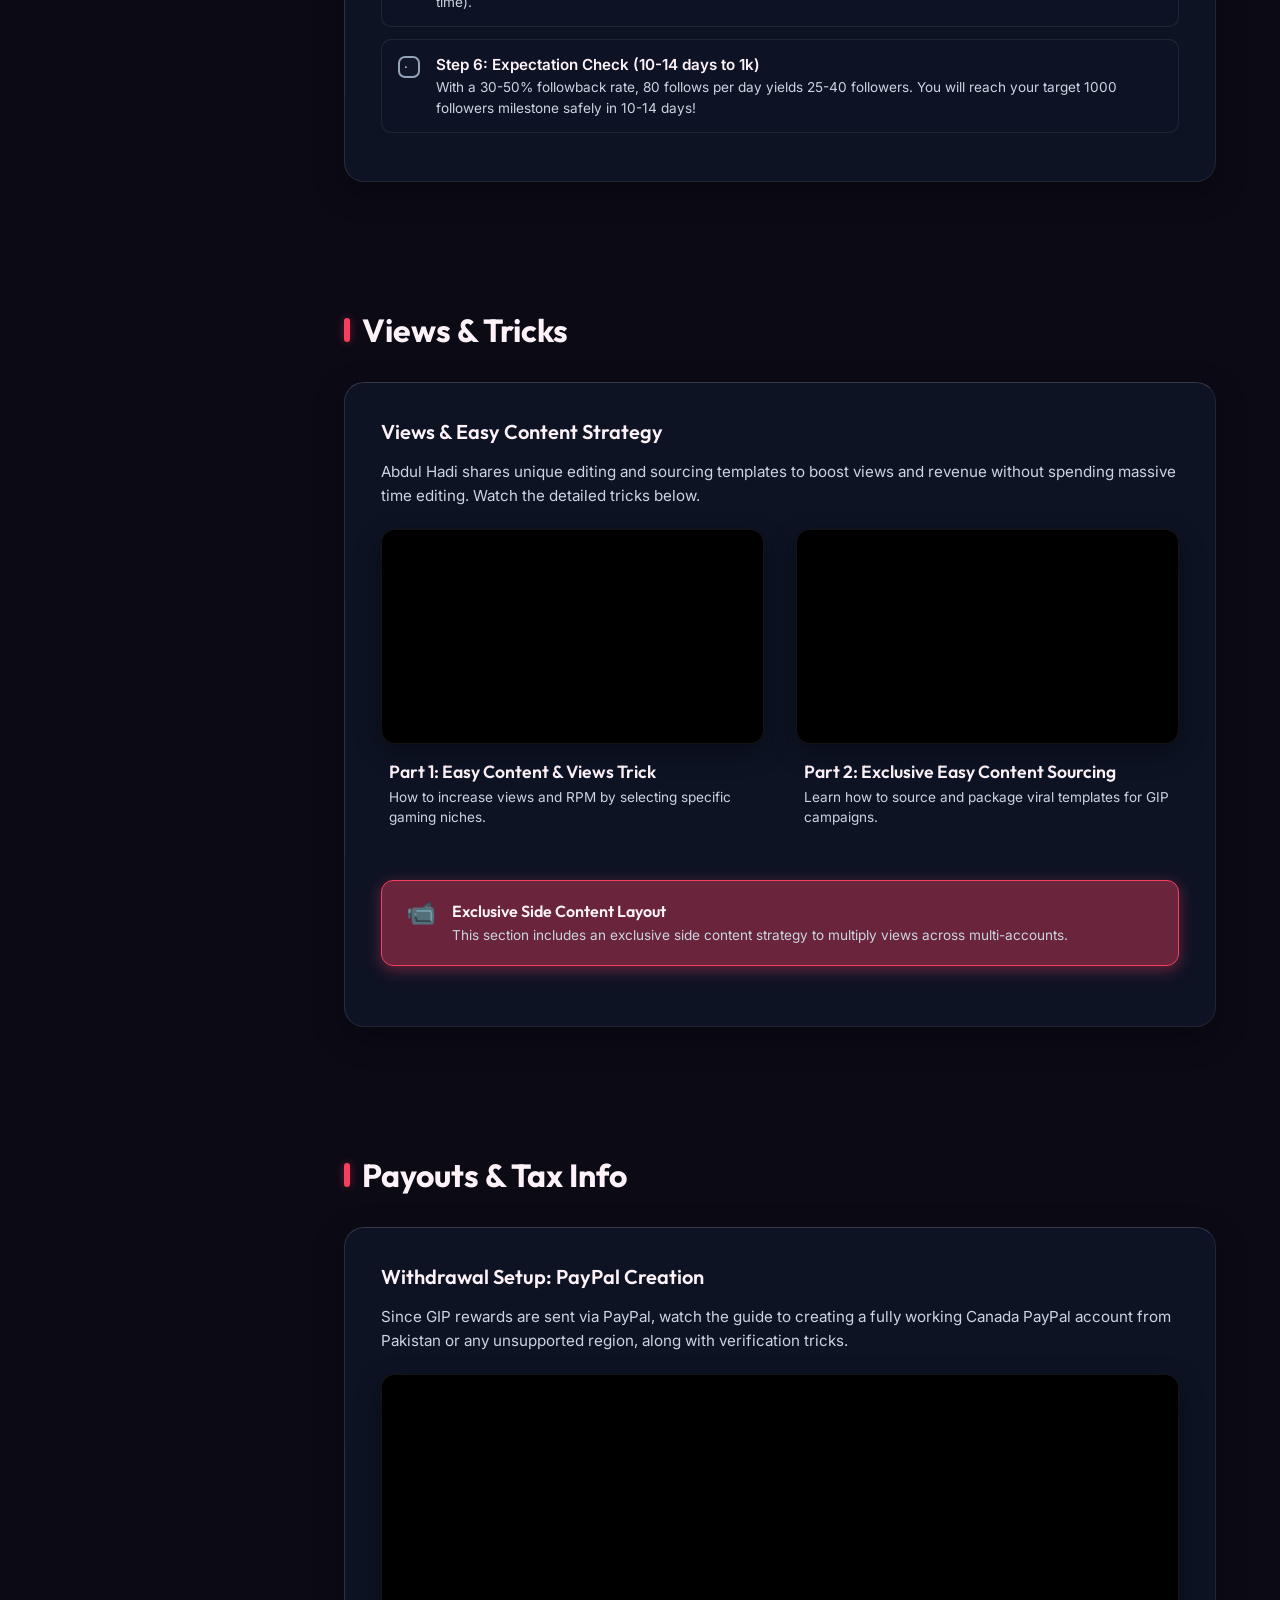
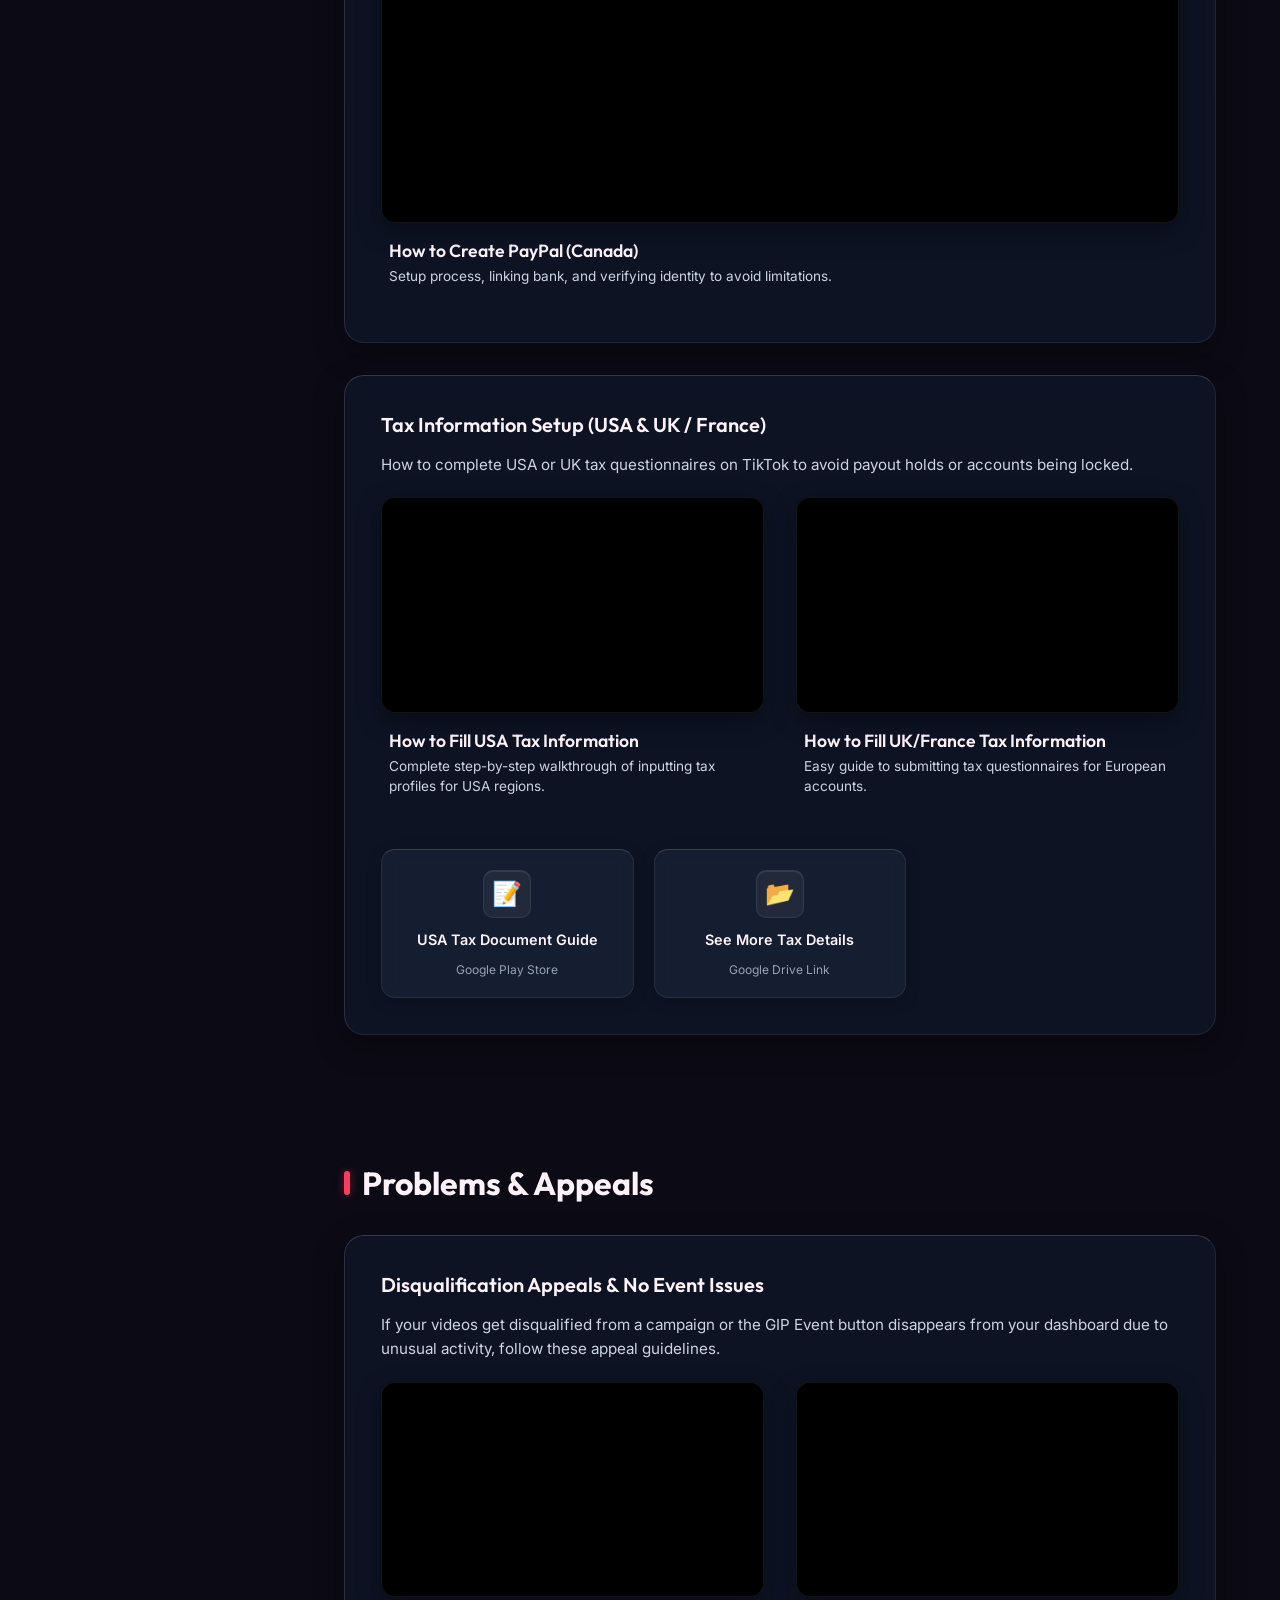
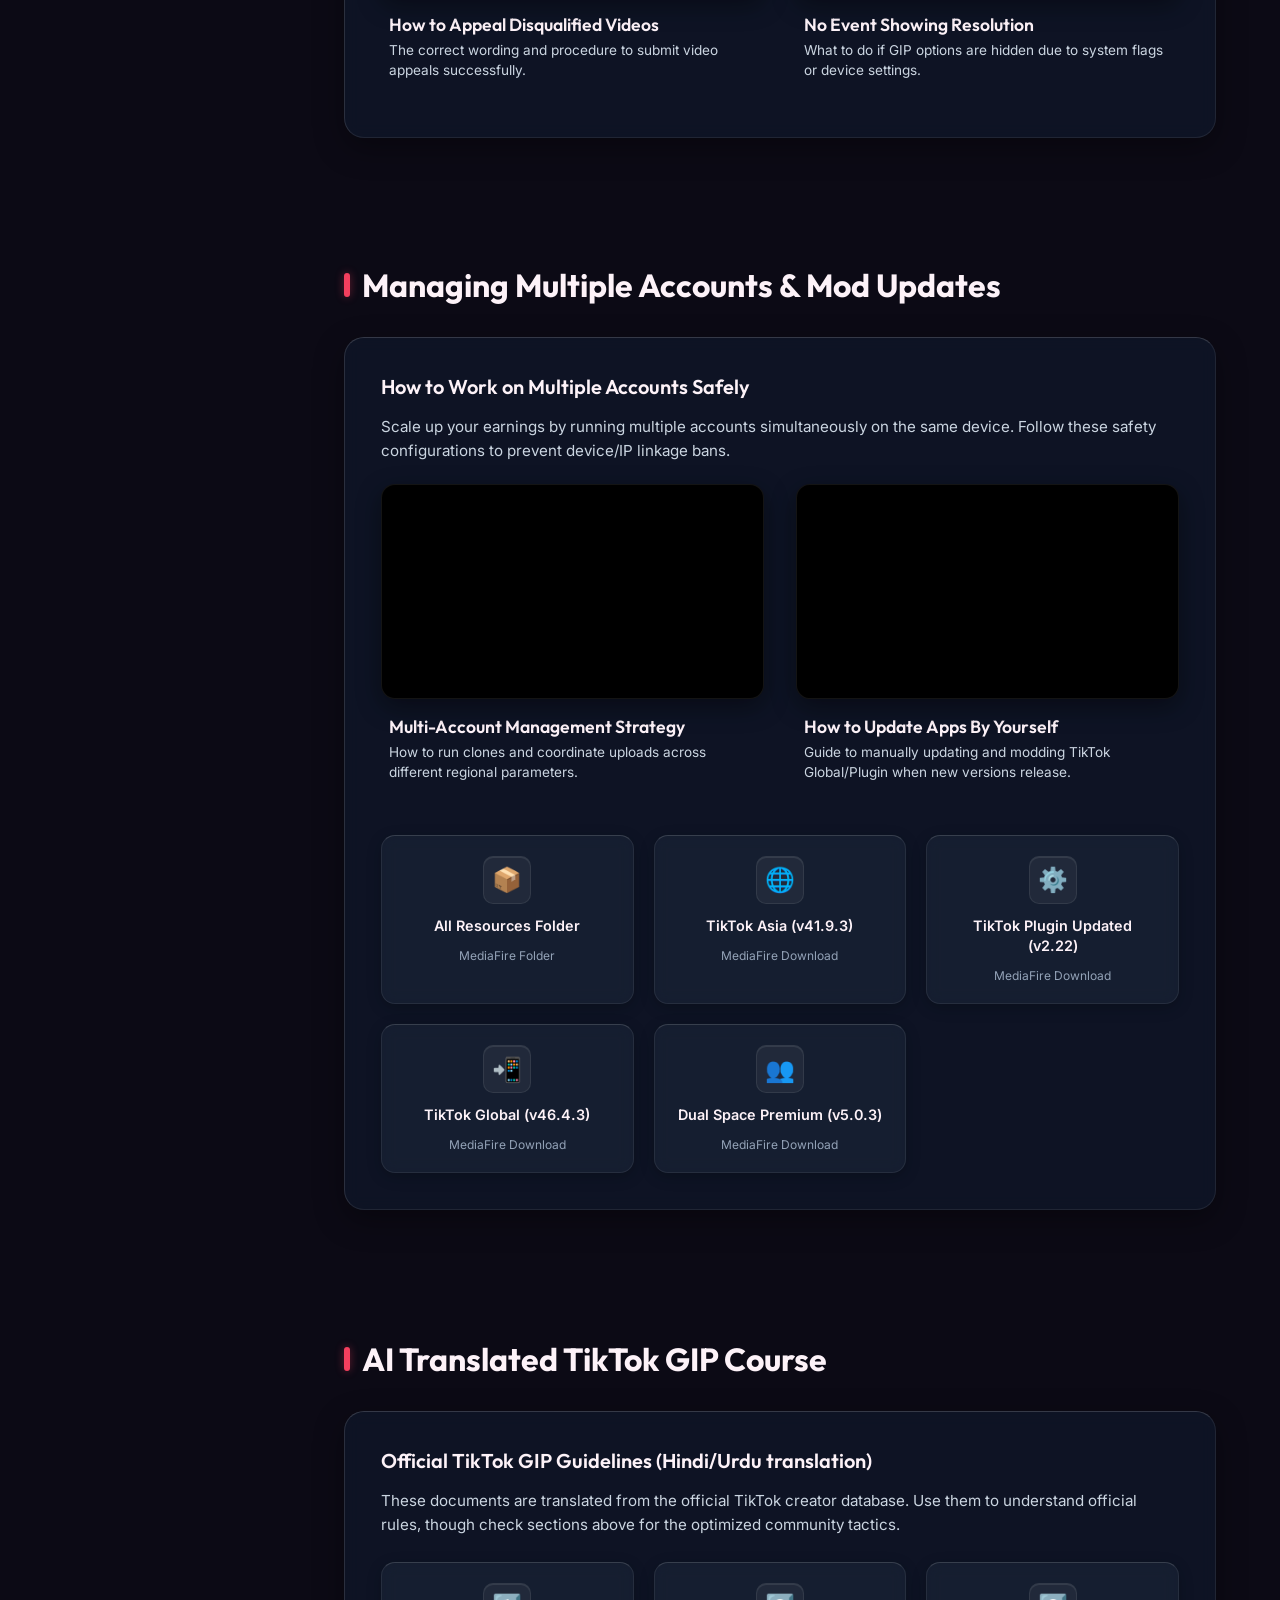
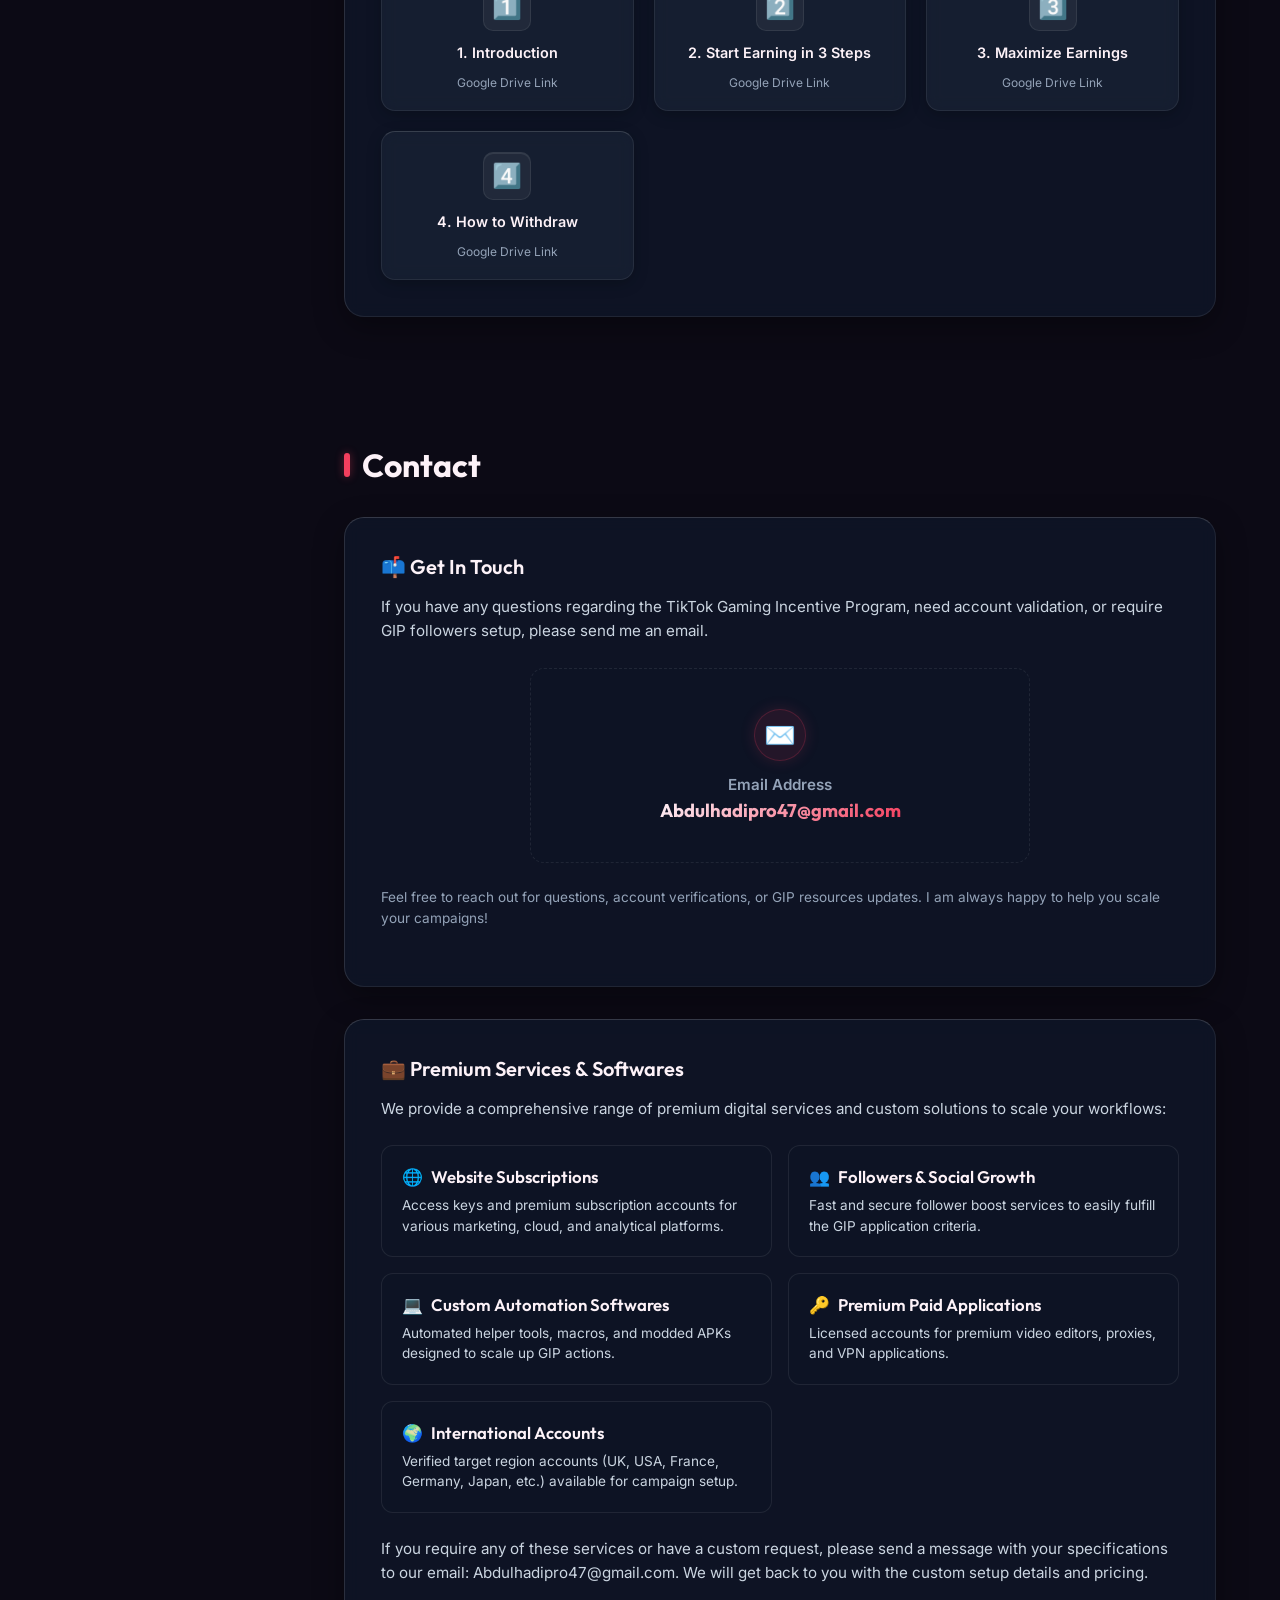
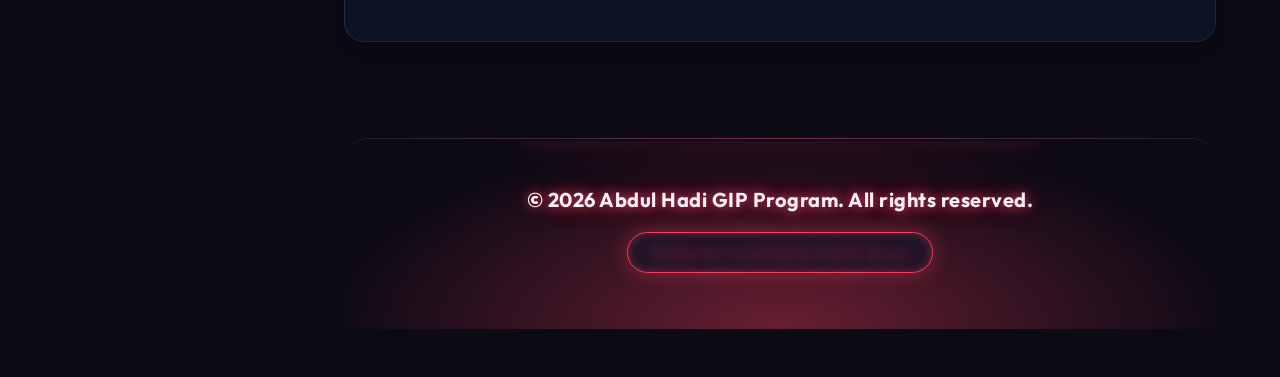
==== commit dbee5b66: "feat: add GIP app assets and refactor HTML structure and styling" ====
--- a/gip_app/assets/index.html
+++ b/gip_app/assets/index.html
@@ -167,11 +167,10 @@
             <div class="card">
                 <div class="card-title" data-i18n="setupCard1Title">Step 1: Download Essential Mod Apps</div>
                 <p data-i18n="setupCard1Desc">First download two essential apps from the Resources link. You must uninstall the regular Google Play Store TikTok version before installing these, or they won't install. <strong>Login with your personal account.</strong></p>
-                <div class="alert-box"
-                    style="margin: 1rem 0; background: rgba(59, 130, 246, 0.08); border-color: rgba(59, 130, 246, 0.25);">
-                    <div class="alert-icon" style="color: var(--accent-blue);">ℹ️</div>
+                <div class="alert-box" style="margin: 1rem 0;">
+                    <div class="alert-icon">ℹ️</div>
                     <div class="alert-content">
-                        <p style="color: #93c5fd;" data-i18n="setupCard1Alert">Make sure you have at least <strong>6GB free storage space</strong> on your mobile phone if the installation fails.</p>
+                        <p data-i18n="setupCard1Alert">Make sure you have at least <strong>6GB free storage space</strong> on your mobile phone if the installation fails.</p>
                     </div>
                 </div>
 
@@ -235,9 +234,7 @@
                 <div class="video-grid">
                     <div>
                         <div class="video-wrapper">
-                            <iframe
-                                src="https://drive.google.com/file/d/1MlHxsg_xf0hkCtYAR0juzrlIWpMJYz1k/preview?authuser=3"
-                                allow="autoplay; encrypted-media" allowfullscreen></iframe>
+                            <iframe loading="lazy" src="https://www.youtube.com/embed/4eBNcCs55zM?si=9RQmiGeB9HGg_ef2" title="YouTube video player" frameborder="0" allow="accelerometer; autoplay; clipboard-write; encrypted-media; gyroscope; picture-in-picture; web-share" referrerpolicy="strict-origin-when-cross-origin" allowfullscreen></iframe>
                         </div>
                         <div class="video-info">
                             <h4 data-i18n="accountVideoTitle">How to create TikTok UK/USA Account</h4>
@@ -336,12 +333,11 @@
                     </li>
                 </ul>
 
-                <div class="alert-box"
-                    style="background: rgba(34, 197, 94, 0.08); border-color: rgba(34, 197, 94, 0.25); margin-top: 1.5rem;">
-                    <div class="alert-icon" style="color: var(--accent-green);">🔥</div>
+                <div class="alert-box" style="margin-top: 1.5rem;">
+                    <div class="alert-icon">🔥</div>
                     <div class="alert-content">
-                        <h5 style="color: #a7f3d0;" data-i18n="gipMilestoneTitle">Earning Verification Milestone</h5>
-                        <p style="color: #a7f3d0;" data-i18n="gipMilestoneDesc">After Day 4, if your account gets 150+ views, it has good initial reach. Reach out to Abdul Hadi on WhatsApp with your account link once it is set up. <strong>He will provide you with the 1,000 followers needed to activate the GIP event!</strong></p>
+                        <h5 data-i18n="gipMilestoneTitle">Earning Verification Milestone</h5>
+                        <p data-i18n="gipMilestoneDesc">After Day 4, if your account gets 150+ views, it has good initial reach. Reach out to Abdul Hadi on WhatsApp with your account link once it is set up. <strong>He will provide you with the 1,000 followers needed to activate the GIP event!</strong></p>
                     </div>
                 </div>
             </div>
@@ -351,9 +347,7 @@
                 <div class="video-grid">
                     <div>
                         <div class="video-wrapper">
-                            <iframe
-                                src="https://drive.google.com/file/d/1PA2P_EELFT5QhgzcEvwondkYsJqD0Li9/preview?authuser=3"
-                                allow="autoplay; encrypted-media" allowfullscreen></iframe>
+                            <iframe loading="lazy" src="https://www.youtube.com/embed/B-eLHTJBYK4?si=j7Ho0oWQgdMmzj1e" title="YouTube video player" frameborder="0" allow="accelerometer; autoplay; clipboard-write; encrypted-media; gyroscope; picture-in-picture; web-share" referrerpolicy="strict-origin-when-cross-origin" allowfullscreen></iframe>
                         </div>
                         <div class="video-info">
                             <h4 data-i18n="gipLec1Title">Lecture 1: Introduction to TikTok GIP</h4>
@@ -363,7 +357,7 @@
                     <div>
                         <div class="video-wrapper">
                             <iframe
-                                src="https://drive.google.com/file/d/1h5QjKxsK_AeVVN02KCsNstSsTPVzGdZb/preview?authuser=3"
+                                src="https://drive.google.com/file/d/1h5QjKxsK_AeVVN02KCsNstSsTPVzGdZb/preview"
                                 allow="autoplay; encrypted-media" allowfullscreen></iframe>
                         </div>
                         <div class="video-info">
@@ -550,12 +544,11 @@
                     </div>
                 </div>
 
-                <div class="alert-box"
-                    style="background: rgba(59, 130, 246, 0.08); border-color: rgba(59, 130, 246, 0.25); margin-top: 2rem;">
-                    <div class="alert-icon" style="color: var(--accent-blue);">📹</div>
+                <div class="alert-box" style="margin-top: 2rem;">
+                    <div class="alert-icon">📹</div>
                     <div class="alert-content">
-                        <h5 style="color: #93c5fd;" data-i18n="viewsAlertTitle">Exclusive Side Content Layout</h5>
-                        <p style="color: #93c5fd;" data-i18n="viewsAlertDesc">This section includes an exclusive side content strategy to multiply views across multi-accounts.</p>
+                        <h5 data-i18n="viewsAlertTitle">Exclusive Side Content Layout</h5>
+                        <p data-i18n="viewsAlertDesc">This section includes an exclusive side content strategy to multiply views across multi-accounts.</p>
                     </div>
                 </div>
             </div>
@@ -634,7 +627,7 @@
                     <div>
                         <div class="video-wrapper">
                             <iframe
-                                src="https://drive.google.com/file/d/1FCdH7FQ9tM-M4enyLDBynQib3eamXvRX/preview?authuser=3"
+                                src="https://drive.google.com/file/d/1FCdH7FQ9tM-M4enyLDBynQib3eamXvRX/preview"
                                 allow="autoplay; encrypted-media" allowfullscreen></iframe>
                         </div>
                         <div class="video-info">
@@ -812,10 +805,11 @@
             </div>
         </section>
 
-        <footer
-            style="margin-top: 6rem; padding-top: 2rem; border-top: 1px solid var(--border-color); text-align: center; color: var(--text-muted); font-size: 0.8rem;">
-            <p data-i18n="footerCopy">© 2026 Abdul Hadi GIP Program. All rights reserved.</p>
-            <p style="margin-top: 0.5rem; font-size: 0.75rem; color: var(--text-muted); opacity: 0.7;" data-i18n="footerAuthor">Website created by Hadi Awan</p>
+        <footer class="main-footer">
+            <p class="footer-copy" data-i18n="footerCopy">© 2026 Abdul Hadi GIP Program. All rights reserved.</p>
+            <div class="footer-author-box">
+                <p class="footer-author" data-i18n="footerAuthor">Website created by Hadi Awan</p>
+            </div>
         </footer>
     </main>
 
--- a/gip_app/assets/index.css
+++ b/gip_app/assets/index.css
@@ -316,13 +316,13 @@
     align-items: center;
     gap: 0.6rem;
     padding: 0.4rem 1rem;
-    background: rgba(244, 63, 94, 0.12);
-    border: 1px solid rgba(244, 63, 94, 0.3);
+    background: rgba(255, 255, 255, 0.04);
+    border: 1px solid var(--accent-purple);
     border-radius: 30px;
     font-size: 0.75rem;
     font-weight: 700;
     letter-spacing: 0.08em;
-    color: #fb7185;
+    color: var(--text-primary);
     margin-bottom: 1.25rem;
 }
 
@@ -396,22 +396,28 @@
     transition: transform 0.3s ease;
 }
 
-.btn-modules:hover svg {
-    transform: rotate(90deg);
+.hero-actions .btn-modules,
+.hero-actions .hero-settings-btn {
+    display: none !important;
 }
 
 header .mentor-badge {
     display: inline-flex;
     align-items: center;
     gap: 0.5rem;
-    background: rgba(244, 63, 94, 0.12);
-    border: 1px solid rgba(244, 63, 94, 0.25);
-    color: #fb7185;
+    background: rgba(255, 255, 255, 0.05);
+    border: 1px solid var(--accent-purple);
+    color: var(--accent-purple);
     padding: 0.5rem 0.85rem;
     border-radius: 20px;
     font-size: 0.85rem;
     font-weight: 600;
-    box-shadow: 0 4px 15px rgba(0, 0, 0, 0.2);
+    box-shadow: 0 4px 15px var(--accent-purple-glow);
+    transition: all 0.3s cubic-bezier(0.16, 1, 0.3, 1);
+}
+
+header .mentor-badge svg {
+    color: var(--accent-purple);
 }
 
 header .mentor-badge span {
@@ -419,17 +425,23 @@
 }
 
 .hero-alert {
-    background: rgba(168, 85, 247, 0.08) !important;
-    border: 1px solid rgba(168, 85, 247, 0.25) !important;
+    background: rgba(255, 255, 255, 0.04) !important;
+    border: 1px solid var(--accent-purple) !important;
     border-radius: 14px !important;
+    box-shadow: 0 4px 20px var(--accent-purple-glow) !important;
+    transition: all 0.3s cubic-bezier(0.16, 1, 0.3, 1) !important;
+}
+
+.hero-alert .alert-icon {
+    color: var(--accent-purple) !important;
 }
 
 .hero-alert h5 {
-    color: #d8b4fe !important;
+    color: var(--text-primary) !important;
 }
 
 .hero-alert p {
-    color: #e9d5ff !important;
+    color: var(--text-secondary) !important;
 }
 
 /* Section Styling */
@@ -603,13 +615,13 @@
 }
 
 .resource-card:hover {
-    background: rgba(168, 85, 247, 0.12);
-    border-color: rgba(168, 85, 247, 0.4);
+    background: var(--accent-purple-glow);
+    border-color: var(--accent-purple);
     border-top-color: rgba(255, 255, 255, 0.3);
     transform: translateY(-4px) scale(1.02);
-    box-shadow: 
+    box-shadow:
         inset 0 1px 2px rgba(255, 255, 255, 0.2),
-        0 12px 30px rgba(168, 85, 247, 0.2);
+        0 12px 30px var(--accent-purple-glow);
 }
 
 .resource-icon {
@@ -785,32 +797,34 @@
 
 /* Warnings and Alerts */
 .alert-box {
-    background: rgba(239, 68, 68, 0.08);
-    border: 1px solid rgba(239, 68, 68, 0.25);
+    background: var(--accent-purple-glow);
+    border: 1px solid var(--accent-purple);
     border-radius: 12px;
     padding: 1.25rem 1.5rem;
     margin: 1.5rem 0;
     display: flex;
     gap: 1rem;
     align-items: flex-start;
+    box-shadow: 0 4px 15px var(--accent-purple-glow);
+    transition: all 0.3s ease;
 }
 
 .alert-icon {
     font-size: 1.5rem;
-    color: #ef4444;
+    color: var(--accent-purple);
     line-height: 1;
 }
 
 .alert-content h5 {
     font-family: 'Outfit', sans-serif;
-    color: #fca5a5;
+    color: var(--text-primary);
     font-size: 1rem;
     font-weight: 600;
     margin-bottom: 0.25rem;
 }
 
 .alert-content p {
-    color: #fca5a5;
+    color: var(--text-secondary);
     font-size: 0.85rem;
     line-height: 1.5;
     margin-bottom: 0;
@@ -927,6 +941,13 @@
 }
 
 /* Responsive Media Queries */
+@media (min-width: 1025px) {
+    .hero-actions .btn-modules,
+    .hero-actions .hero-settings-btn {
+        display: none !important;
+    }
+}
+
 @media (max-width: 1024px) {
     aside {
         transform: translateX(-100%);
@@ -1202,5 +1223,80 @@
     opacity: 1;
 }
 
-
-
+/* ==========================================
+   PROMINENT FOOTER GLOW & TYPOGRAPHY STYLES
+   ========================================== */
+.main-footer {
+    margin-top: 6rem;
+    padding: 3rem 1.5rem 3.5rem 1.5rem;
+    border-top: 1px solid var(--border-color);
+    text-align: center;
+    position: relative;
+    background: radial-gradient(ellipse at bottom, var(--accent-purple-glow) 0%, transparent 75%);
+    border-radius: 24px 24px 0 0;
+    overflow: hidden;
+}
+
+.main-footer::before {
+    content: '';
+    position: absolute;
+    top: 0;
+    left: 50%;
+    transform: translateX(-50%);
+    width: 60%;
+    height: 2px;
+    background: var(--primary-gradient);
+    box-shadow: 0 0 15px var(--accent-purple-glow), 0 0 30px var(--accent-purple);
+}
+
+.footer-copy {
+    font-family: 'Outfit', sans-serif;
+    font-size: 1.25rem;
+    font-weight: 700;
+    color: var(--text-primary);
+    letter-spacing: 0.5px;
+    margin-bottom: 0.75rem;
+    text-shadow: 0 0 12px var(--accent-purple), 0 0 25px var(--accent-purple-glow);
+    animation: footerGlowPulse 3s ease-in-out infinite alternate;
+}
+
+.footer-author-box {
+    display: inline-block;
+    margin-top: 0.5rem;
+    padding: 0.5rem 1.5rem;
+    background: rgba(15, 23, 42, 0.6);
+    border: 1.5px solid var(--accent-purple);
+    border-radius: 50px;
+    box-shadow: 0 0 20px var(--accent-purple-glow), inset 0 0 10px var(--accent-purple-glow);
+    backdrop-filter: blur(8px);
+    transition: all 0.3s ease;
+}
+
+.footer-author-box:hover {
+    transform: translateY(-2px) scale(1.04);
+    box-shadow: 0 0 30px var(--accent-purple), inset 0 0 15px var(--accent-purple);
+}
+
+.footer-author {
+    font-family: 'Outfit', sans-serif;
+    font-size: 1.1rem;
+    font-weight: 600;
+    background: var(--primary-gradient);
+    -webkit-background-clip: text;
+    -webkit-text-fill-color: transparent;
+    text-shadow: 0 0 15px var(--accent-purple-glow);
+    margin: 0;
+    letter-spacing: 0.5px;
+}
+
+@keyframes footerGlowPulse {
+    0% {
+        text-shadow: 0 0 10px var(--accent-purple), 0 0 20px var(--accent-purple-glow);
+    }
+    100% {
+        text-shadow: 0 0 20px var(--accent-purple), 0 0 40px var(--accent-purple-glow), 0 0 60px var(--accent-purple);
+    }
+}
+
+
+
